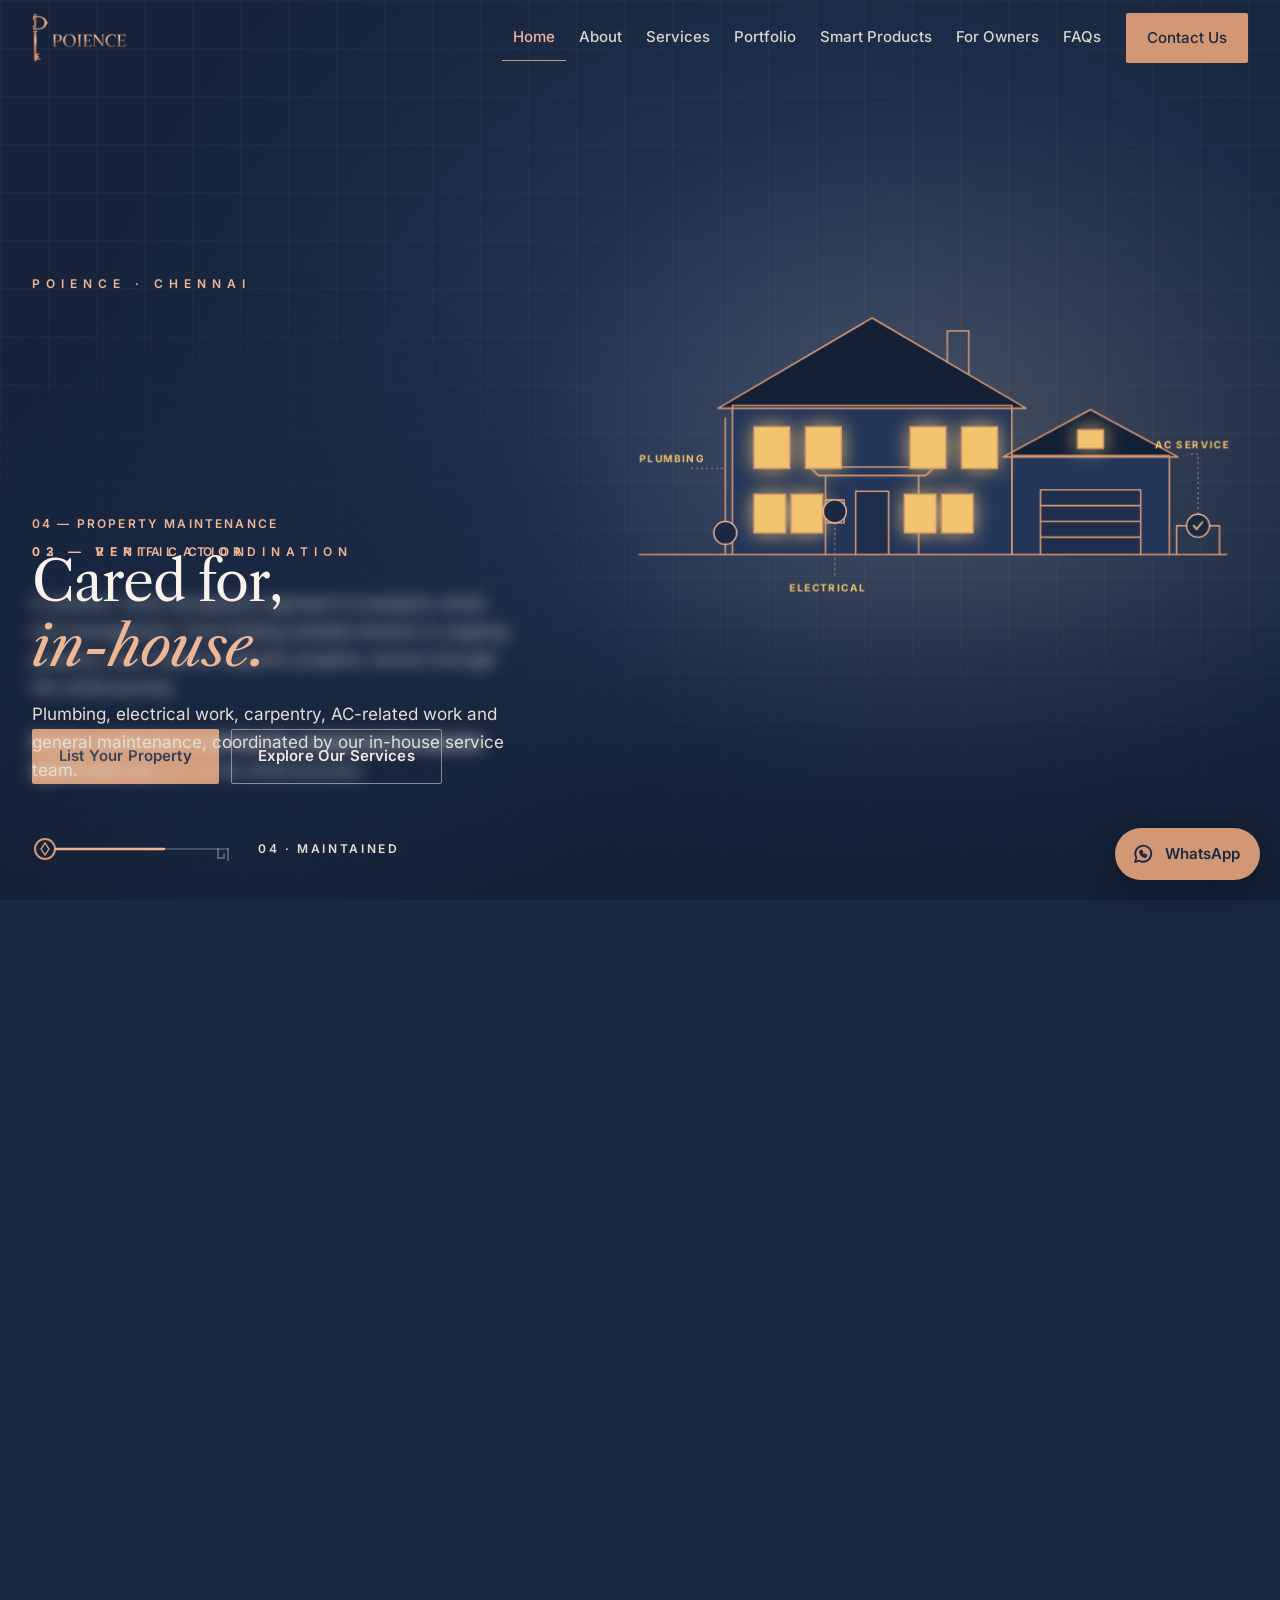
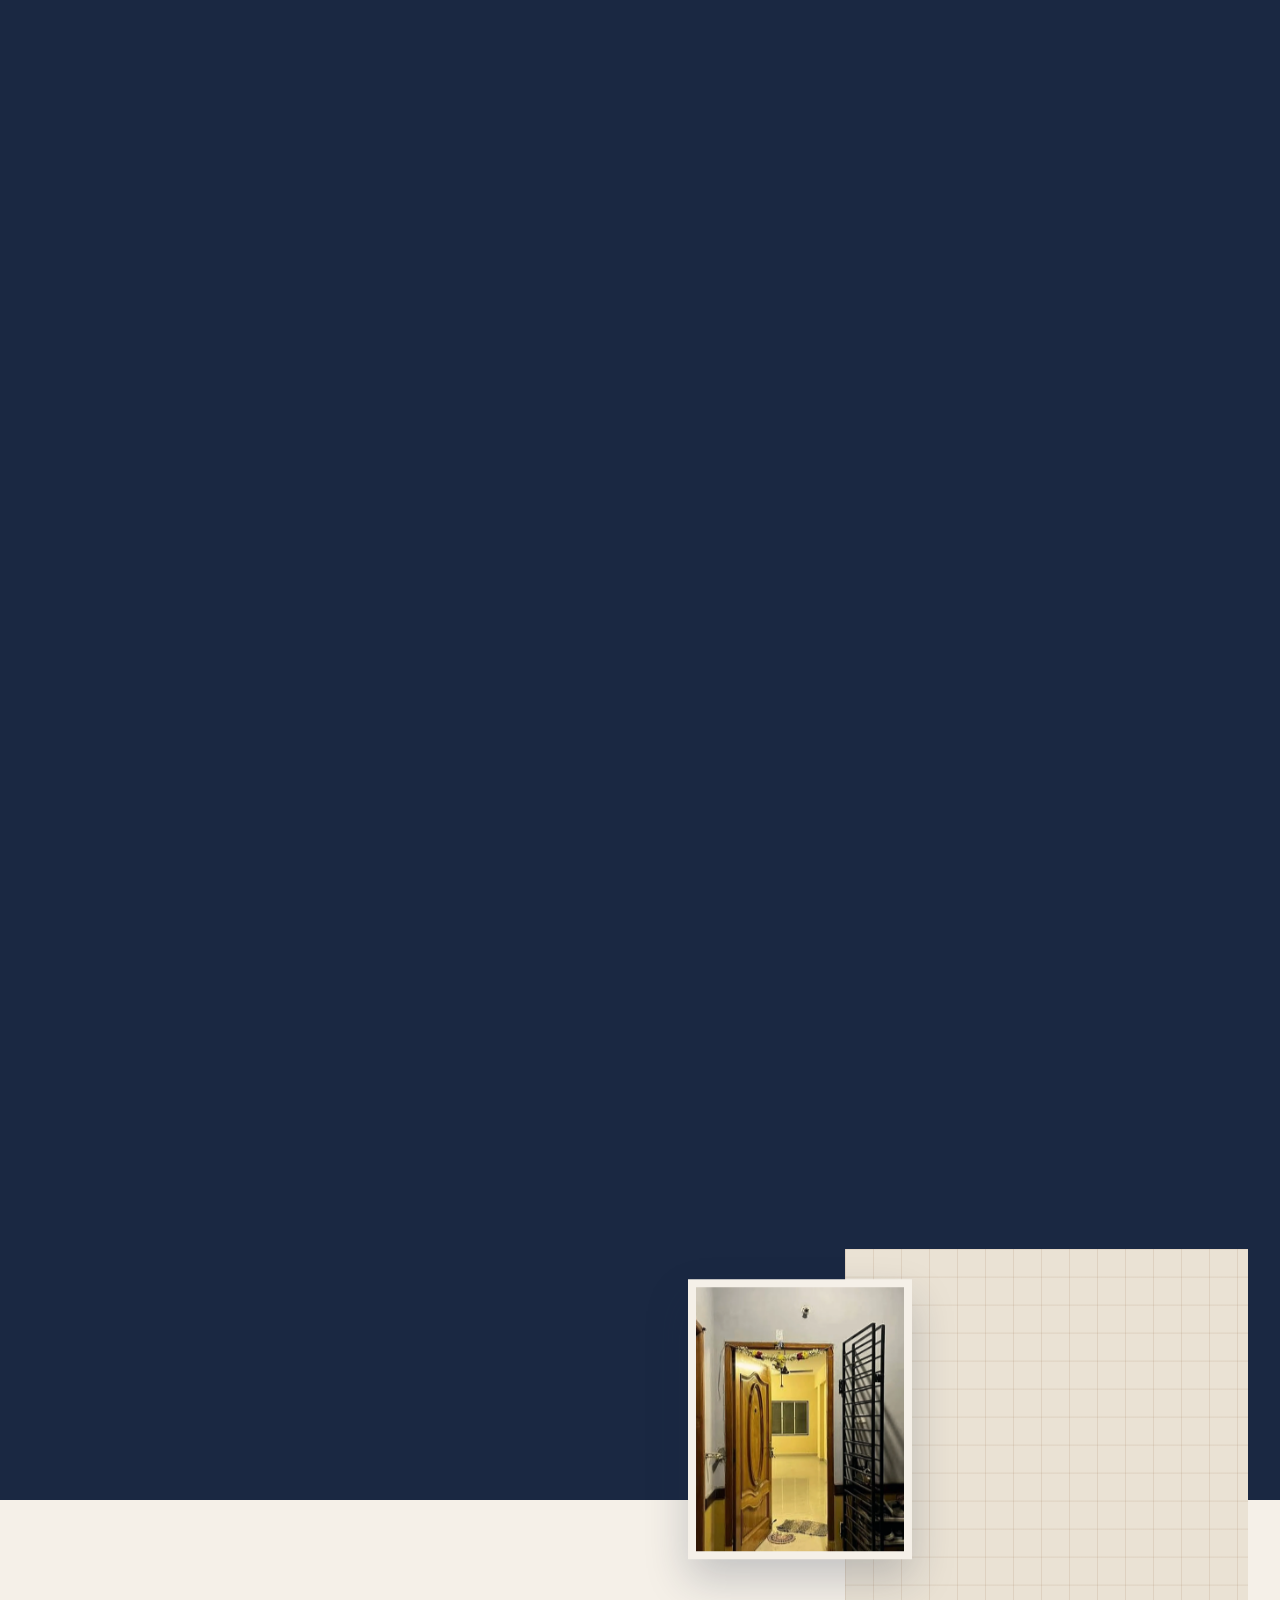
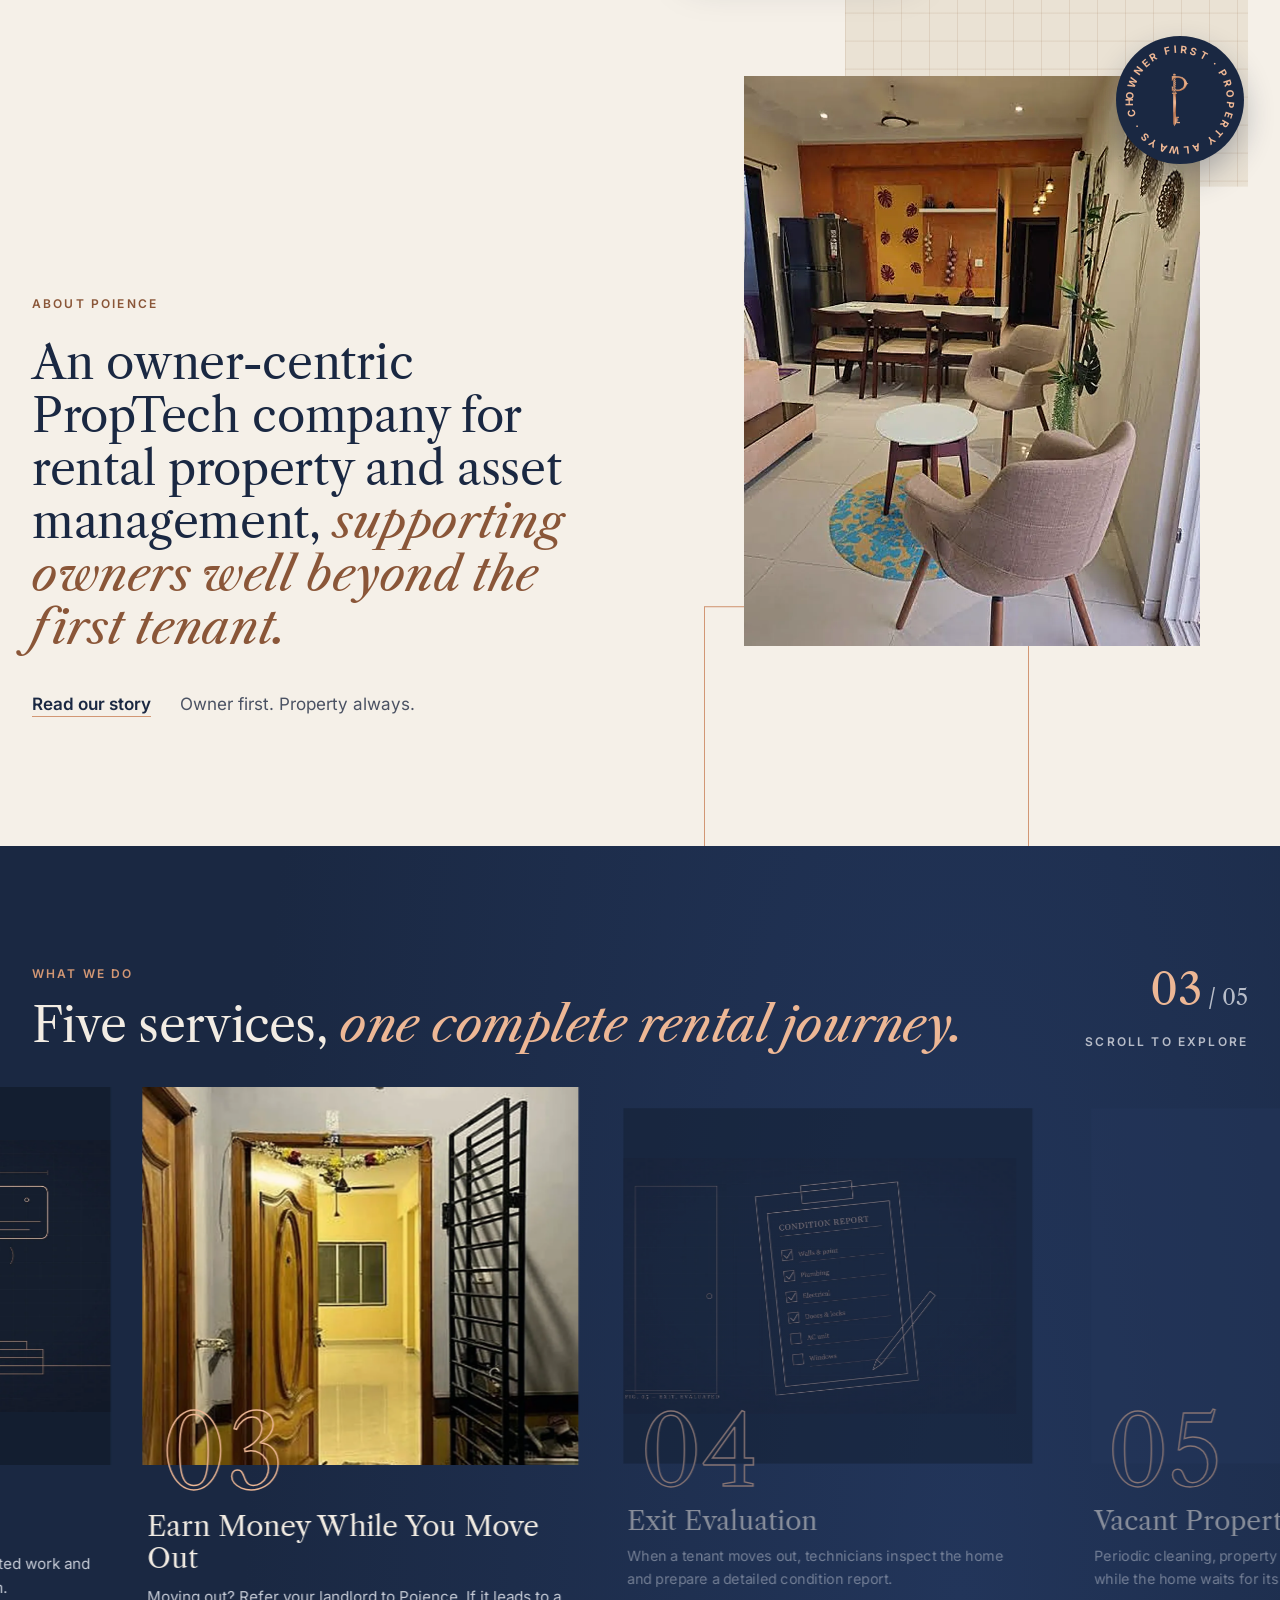
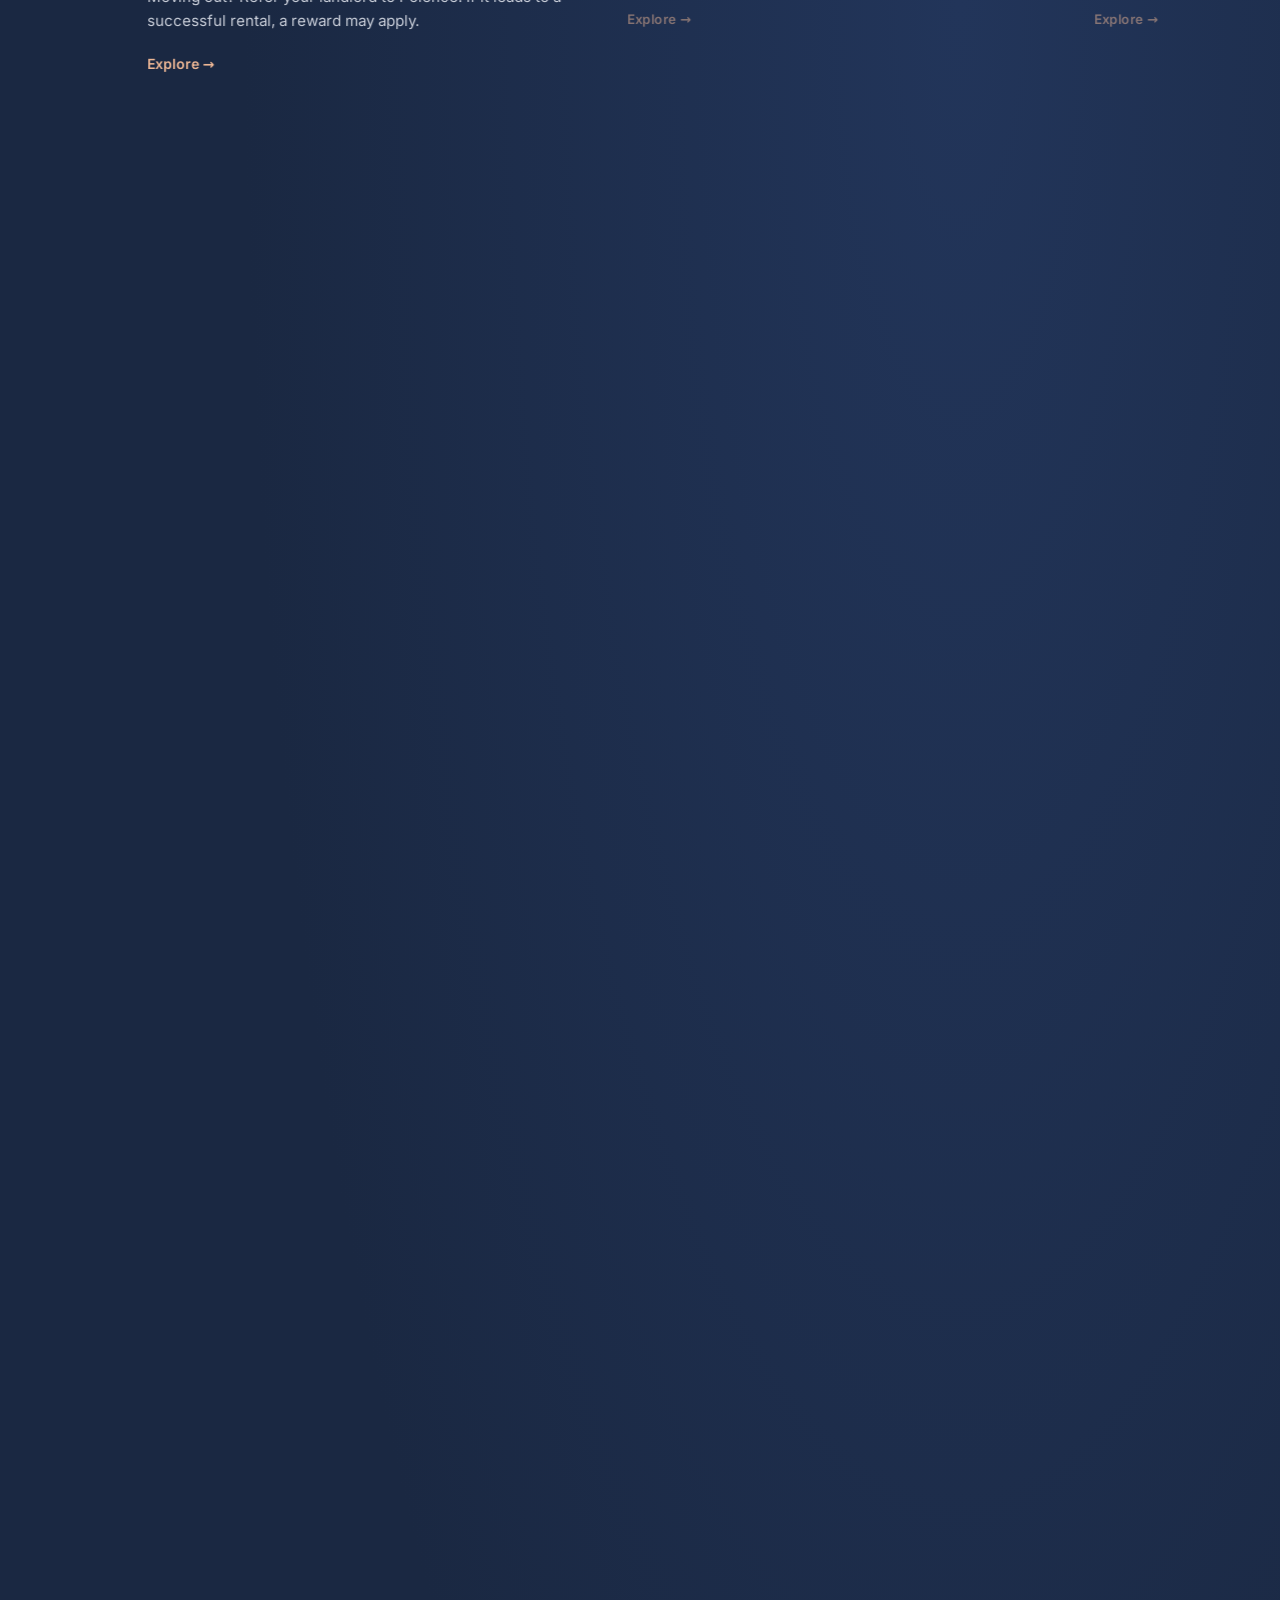
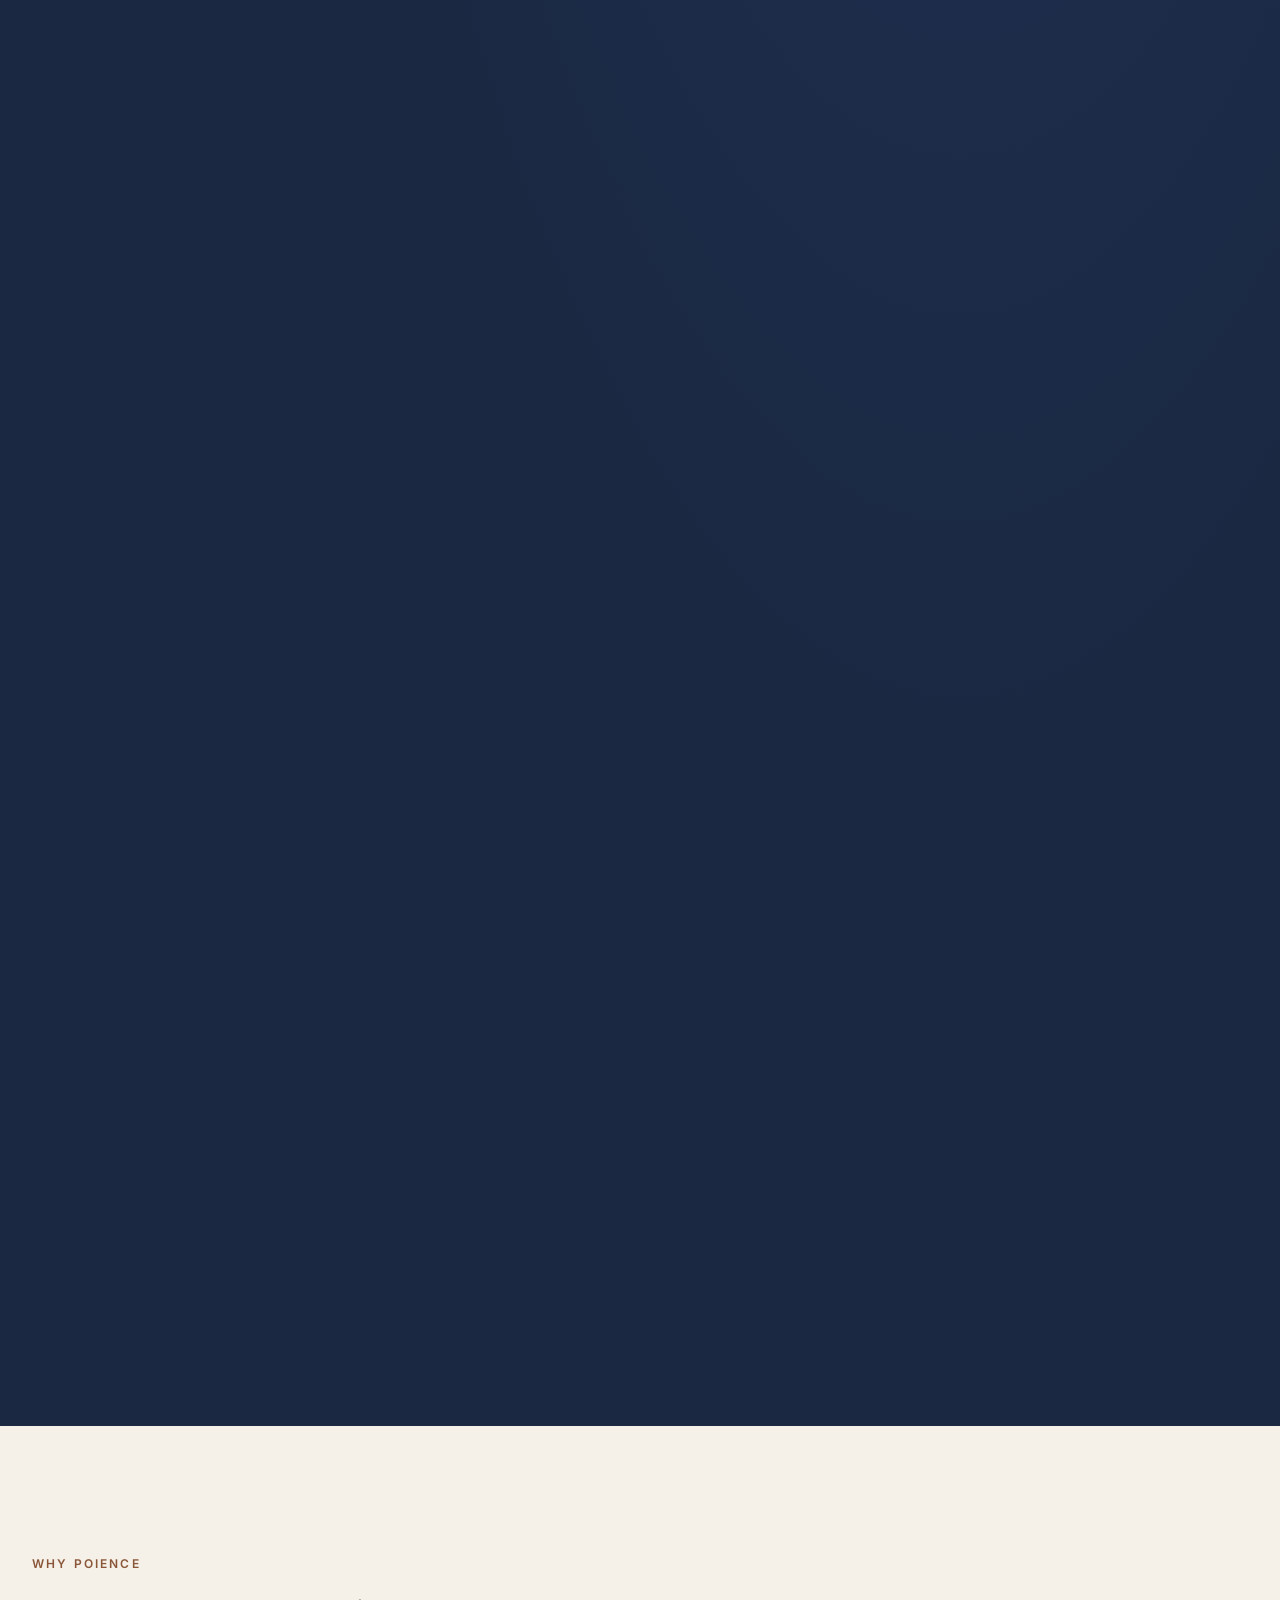
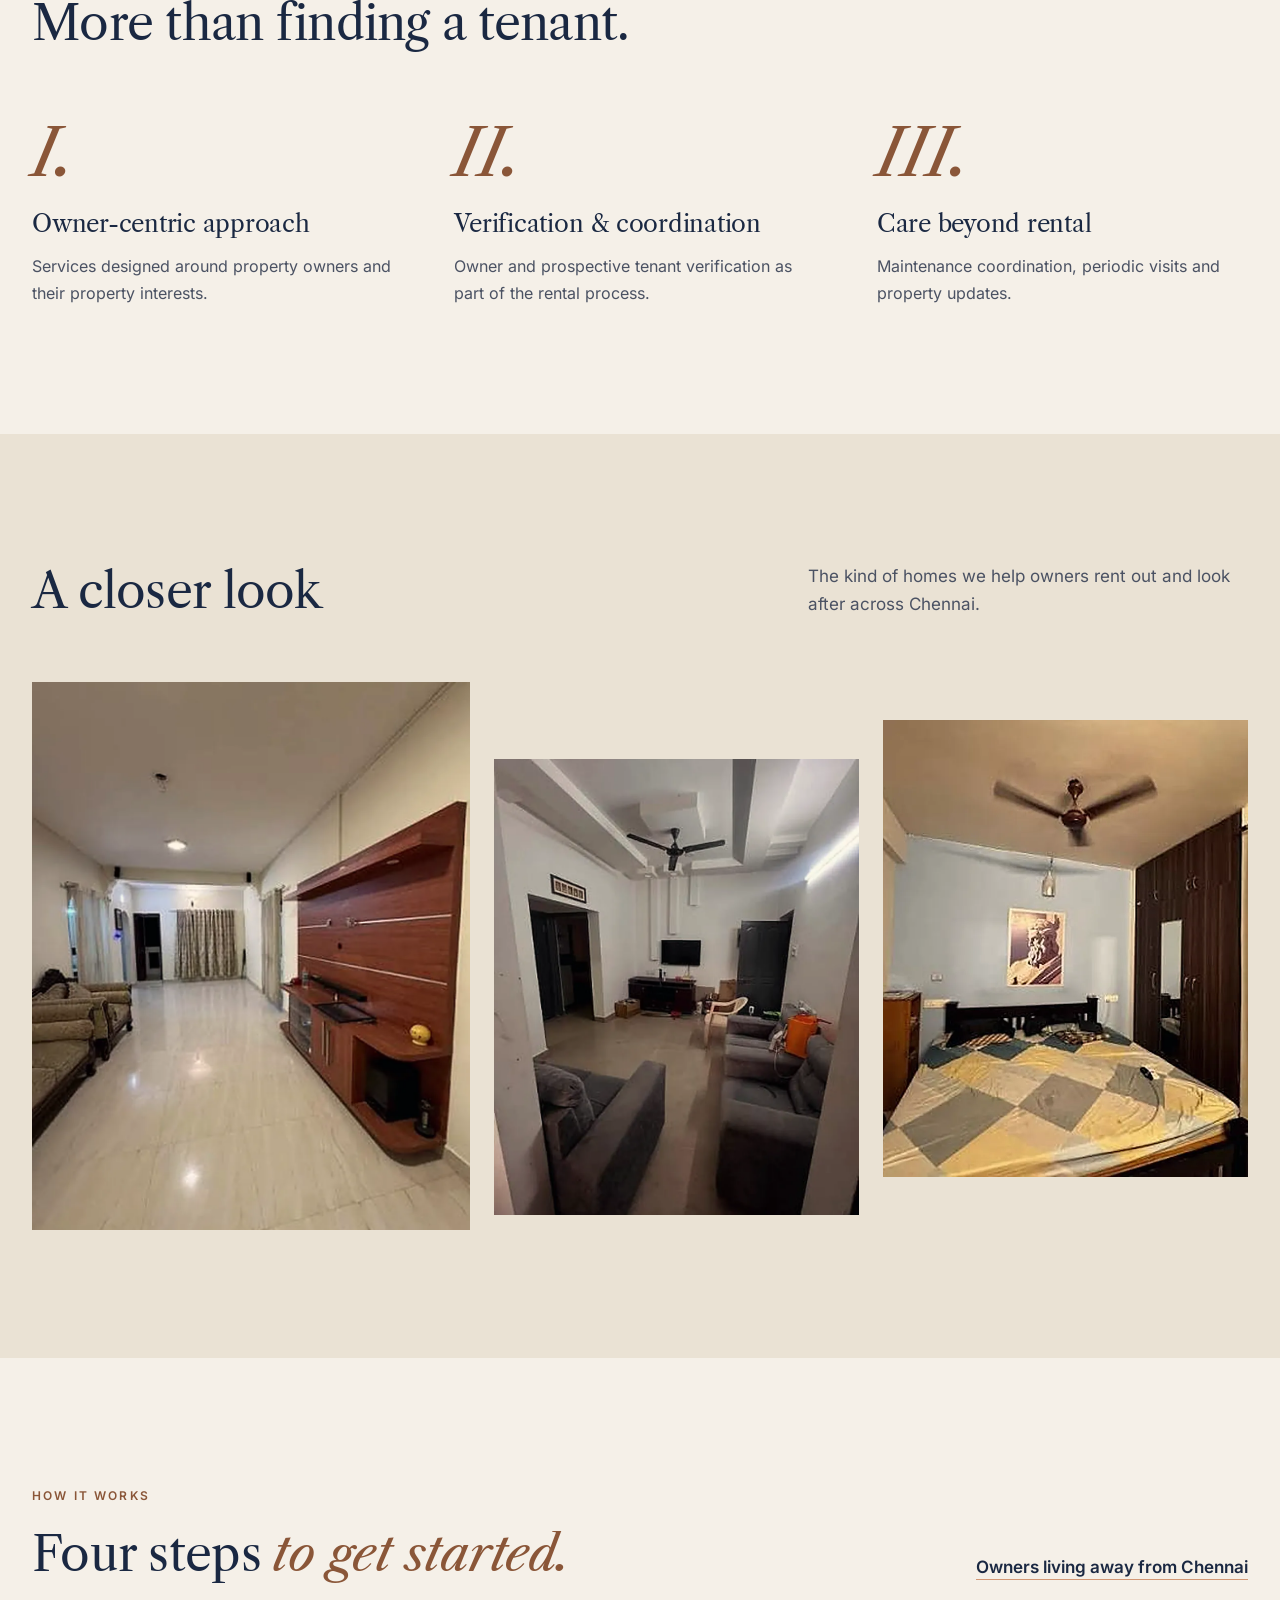
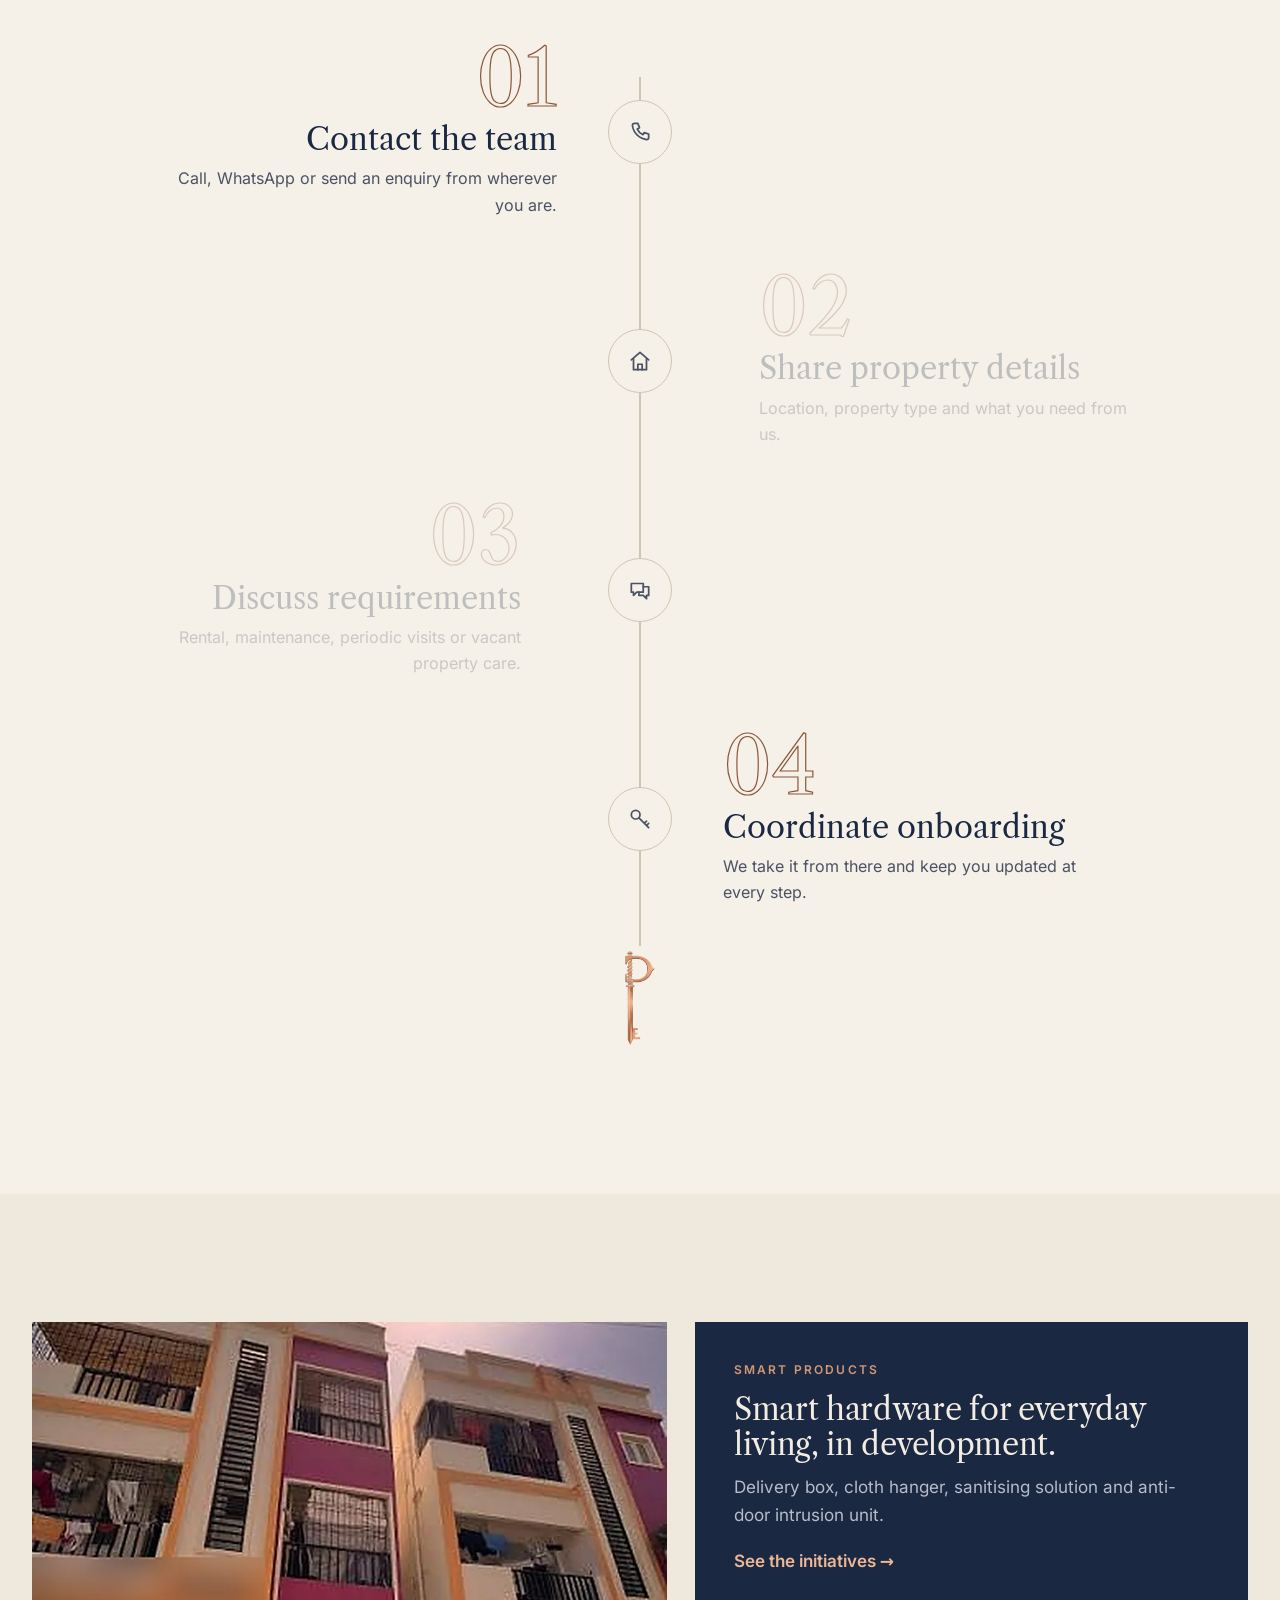
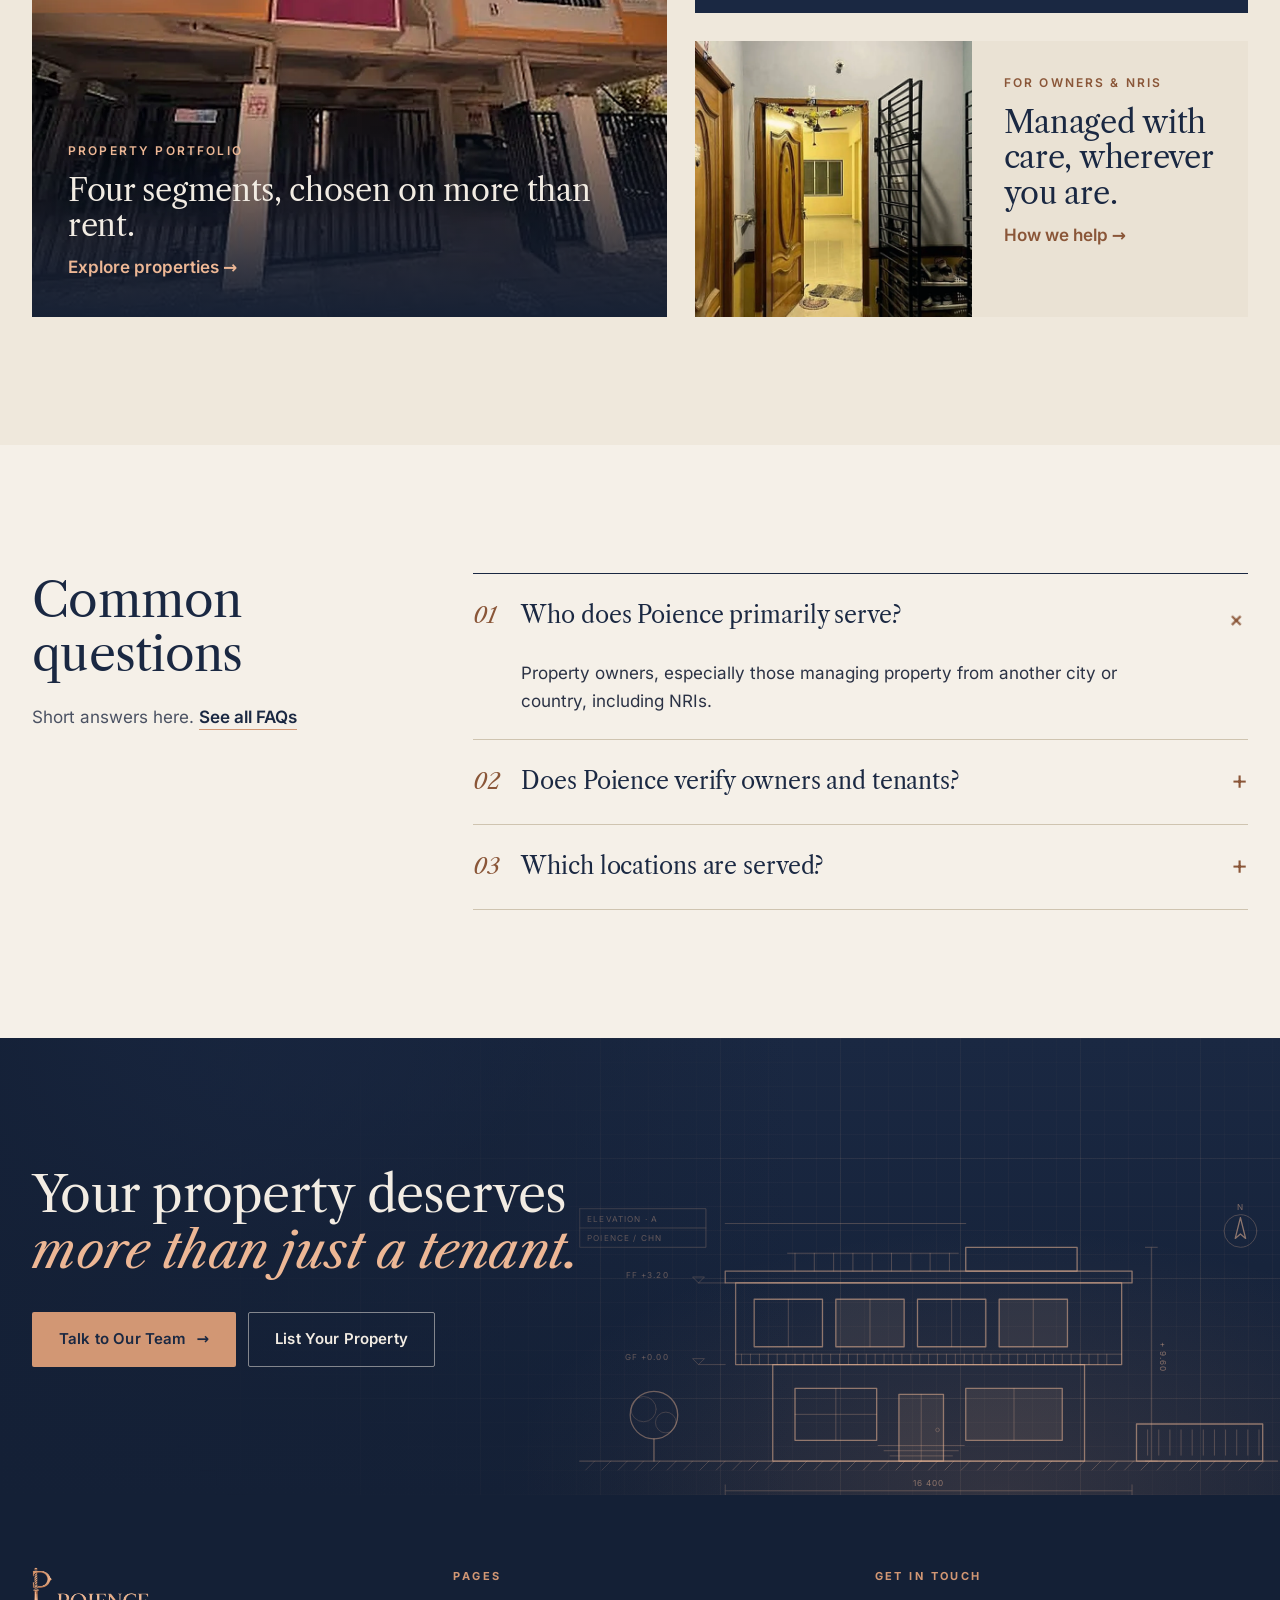
==== index.html @ ec62f950 "first commit" ====
<!doctype html>
<html lang="en-IN" class="no-js">
<head>
<meta charset="utf-8">
<meta name="viewport" content="width=device-width, initial-scale=1">
<title>Poience — Property Ownership, Managed with Intelligence</title>
<meta name="description" content="Poience is an owner-centric PropTech company in Chennai for rental property and asset management: tenant sourcing, verification, maintenance, exit evaluation and vacant property care.">
<link rel="canonical" href="https://poience.com/">
<meta name="theme-color" content="#1A2842">
<meta property="og:type" content="website">
<meta property="og:site_name" content="Poience">
<meta property="og:title" content="Poience — Property Ownership, Managed with Intelligence">
<meta property="og:description" content="Poience is an owner-centric PropTech company in Chennai for rental property and asset management: tenant sourcing, verification, maintenance, exit evaluation and vacant property care.">
<meta property="og:url" content="https://poience.com/">
<meta property="og:image" content="https://poience.com/assets/img/og-image.jpg">
<meta name="twitter:card" content="summary_large_image">
<link rel="icon" href="assets/img/favicon-32.png" sizes="32x32" type="image/png">
<link rel="apple-touch-icon" href="assets/img/apple-touch-icon.png">
<link rel="preload" href="assets/fonts/libre-caslon-text-latin-400-normal.woff2" as="font" type="font/woff2" crossorigin>
<link rel="preload" href="assets/fonts/inter-latin-wght-normal.woff2" as="font" type="font/woff2" crossorigin>
<link rel="stylesheet" href="assets/css/style.css">
<script src="assets/js/main.js" defer></script>
</head>
<body>
<a class="skip-link" href="#main">Skip to content</a>
<div class="intro" aria-hidden="true"><div class="intro__inner">
<svg class="intro__key" viewBox="0 0 120 300" fill="none" stroke="#EDB795" stroke-width="3" stroke-linecap="round" stroke-linejoin="round">
<circle class="d" pathLength="1" cx="60" cy="62" r="44"/><path class="d" pathLength="1" d="M60 36 L74 62 L60 88 L46 62 Z"/><path class="d" pathLength="1" d="M48 112 H72 M60 106 V270 L52 282 M60 270 H86 V250 H74 M60 230 H80 V214 H72"/></svg>
<img class="intro__word" src="assets/img/logo/poience-wordmark.png" alt="" width="640" height="127"></div></div>
<header class="site-header site-header--overlay">
<div class="container site-header__inner">
<a class="brand" href="index.html" aria-label="Poience home"><img src="assets/img/logo/poience-logo.png" alt="Poience" width="440" height="232"></a>
<button class="menu-toggle" type="button" aria-expanded="false" aria-controls="site-nav" aria-label="Open menu"><span></span></button>
<nav class="nav" id="site-nav" aria-label="Main">
<a href="index.html" aria-current="page">Home</a>
<a href="about.html">About</a>
<a href="services.html">Services</a>
<a href="portfolio.html">Portfolio</a>
<a href="smart-products.html">Smart Products</a>
<a href="for-owners.html">For Owners</a>
<a href="faqs.html">FAQs</a>
<a class="btn btn--copper" href="contact.html">Contact Us</a>
</nav>
</div>
</header>
<main id="main">
<section class="story" aria-label="The Poience rental journey">
<div class="story__stage">
<div class="story__grid" aria-hidden="true"></div><div class="story__halo" aria-hidden="true"></div>
<div class="story__house"><svg viewBox="0 0 900 520" role="img" aria-label="One house, drawn as it is listed, verified, rented, maintained, inspected and cared for"><g id="bp" fill="none" stroke-linecap="round" stroke-linejoin="round"><path d="M40 440 H860" pathLength="1" stroke="#EDB795" stroke-width="1.2" stroke-dasharray="6 6" stroke-opacity=".75"/><path d="M170 440 V232 H560 V440" pathLength="1" stroke="#EDB795" stroke-width="1.2" stroke-dasharray="6 6" stroke-opacity=".75"/><path d="M150 236 L365 110 L580 236 Z" pathLength="1" stroke="#EDB795" stroke-width="1.2" stroke-dasharray="6 6" stroke-opacity=".75"/><path d="M470 172 V128 H500 V188" pathLength="1" stroke="#EDB795" stroke-width="1.2" stroke-dasharray="6 6" stroke-opacity=".75"/><path d="M560 440 V302 H780 V440" pathLength="1" stroke="#EDB795" stroke-width="1.2" stroke-dasharray="6 6" stroke-opacity=".75"/><path d="M548 304 L670 238 L792 304 Z" pathLength="1" stroke="#EDB795" stroke-width="1.2" stroke-dasharray="6 6" stroke-opacity=".75"/><path d="M600 440 V350 H740 V440 M600 372 H740 M600 394 H740 M600 416 H740" pathLength="1" stroke="#EDB795" stroke-width="1.2" stroke-dasharray="6 6" stroke-opacity=".75"/><path d="M290 330 H440 L452 318 H278 Z M300 330 V440 M430 330 V440" pathLength="1" stroke="#EDB795" stroke-width="1.2" stroke-dasharray="6 6" stroke-opacity=".75"/><path d="M342 440 V352 H388 V440" pathLength="1" stroke="#EDB795" stroke-width="1.2" stroke-dasharray="6 6" stroke-opacity=".75"/><path d="M160 250 V440 M150 420 H172" pathLength="1" stroke="#EDB795" stroke-width="1.2" stroke-dasharray="6 6" stroke-opacity=".75"/><path d="M300 364 h26 v32 h-26 Z" pathLength="1" stroke="#EDB795" stroke-width="1.2" stroke-dasharray="6 6" stroke-opacity=".75"/><path d="M790 440 V400 H850 V440" pathLength="1" stroke="#EDB795" stroke-width="1.2" stroke-dasharray="6 6" stroke-opacity=".75"/><rect x="200" y="262" width="50" height="58" stroke="#EDB795" stroke-width="1.2" stroke-dasharray="5 5" stroke-opacity=".75"/><rect x="272" y="262" width="50" height="58" stroke="#EDB795" stroke-width="1.2" stroke-dasharray="5 5" stroke-opacity=".75"/><rect x="418" y="262" width="50" height="58" stroke="#EDB795" stroke-width="1.2" stroke-dasharray="5 5" stroke-opacity=".75"/><rect x="490" y="262" width="50" height="58" stroke="#EDB795" stroke-width="1.2" stroke-dasharray="5 5" stroke-opacity=".75"/><rect x="200" y="356" width="44" height="54" stroke="#EDB795" stroke-width="1.2" stroke-dasharray="5 5" stroke-opacity=".75"/><rect x="252" y="356" width="44" height="54" stroke="#EDB795" stroke-width="1.2" stroke-dasharray="5 5" stroke-opacity=".75"/><rect x="410" y="356" width="44" height="54" stroke="#EDB795" stroke-width="1.2" stroke-dasharray="5 5" stroke-opacity=".75"/><rect x="462" y="356" width="44" height="54" stroke="#EDB795" stroke-width="1.2" stroke-dasharray="5 5" stroke-opacity=".75"/><rect x="652" y="266" width="36" height="26" stroke="#EDB795" stroke-width="1.2" stroke-dasharray="5 5" stroke-opacity=".75"/><g fill="#D29774" stroke="none" font-family="Inter, sans-serif" font-size="13" letter-spacing="2"><path d="M170 478 H780 M170 470 V486 M780 470 V486" stroke="#D29774" stroke-width="1"/><text x="430" y="502">58' 0"</text><path d="M120 110 V440 M112 110 H128 M112 440 H128" stroke="#D29774" stroke-width="1"/><text x="70" y="280">G+1</text></g></g><g id="fills" stroke="none" style="opacity:0"><path d="M170 440 V232 H560 V440 Z M560 440 V302 H780 V440 Z" fill="#24365A"/><path d="M150 236 L365 110 L580 236 Z M548 304 L670 238 L792 304 Z" fill="#142036"/><path d="M600 440 V350 H740 V440 Z M342 440 V352 H388 V440 Z" fill="#1E2E4C"/></g><g id="solid" fill="none" stroke-linecap="round" stroke-linejoin="round" stroke-dasharray="1" style="stroke-dashoffset:1"><path d="M40 440 H860" pathLength="1" stroke="#D29774" stroke-width="2.2"/><path d="M170 440 V232 H560 V440" pathLength="1" stroke="#D29774" stroke-width="2.2"/><path d="M150 236 L365 110 L580 236 Z" pathLength="1" stroke="#D29774" stroke-width="2.2"/><path d="M470 172 V128 H500 V188" pathLength="1" stroke="#D29774" stroke-width="2.2"/><path d="M560 440 V302 H780 V440" pathLength="1" stroke="#D29774" stroke-width="2.2"/><path d="M548 304 L670 238 L792 304 Z" pathLength="1" stroke="#D29774" stroke-width="2.2"/><path d="M600 440 V350 H740 V440 M600 372 H740 M600 394 H740 M600 416 H740" pathLength="1" stroke="#D29774" stroke-width="2.2"/><path d="M290 330 H440 L452 318 H278 Z M300 330 V440 M430 330 V440" pathLength="1" stroke="#D29774" stroke-width="2.2"/><path d="M342 440 V352 H388 V440" pathLength="1" stroke="#D29774" stroke-width="2.2"/><path d="M160 250 V440 M150 420 H172" pathLength="1" stroke="#D29774" stroke-width="2.2"/><path d="M300 364 h26 v32 h-26 Z" pathLength="1" stroke="#D29774" stroke-width="2.2"/><path d="M790 440 V400 H850 V440" pathLength="1" stroke="#D29774" stroke-width="2.2"/></g><rect class="win" x="200" y="262" width="50" height="58" stroke="#D29774" stroke-width="2" style="fill:rgba(19,31,52,0);stroke-opacity:0"/><rect class="win" x="272" y="262" width="50" height="58" stroke="#D29774" stroke-width="2" style="fill:rgba(19,31,52,0);stroke-opacity:0"/><rect class="win" x="418" y="262" width="50" height="58" stroke="#D29774" stroke-width="2" style="fill:rgba(19,31,52,0);stroke-opacity:0"/><rect class="win" x="490" y="262" width="50" height="58" stroke="#D29774" stroke-width="2" style="fill:rgba(19,31,52,0);stroke-opacity:0"/><rect class="win" x="200" y="356" width="44" height="54" stroke="#D29774" stroke-width="2" style="fill:rgba(19,31,52,0);stroke-opacity:0"/><rect class="win" x="252" y="356" width="44" height="54" stroke="#D29774" stroke-width="2" style="fill:rgba(19,31,52,0);stroke-opacity:0"/><rect class="win" x="410" y="356" width="44" height="54" stroke="#D29774" stroke-width="2" style="fill:rgba(19,31,52,0);stroke-opacity:0"/><rect class="win" x="462" y="356" width="44" height="54" stroke="#D29774" stroke-width="2" style="fill:rgba(19,31,52,0);stroke-opacity:0"/><rect class="win" x="652" y="266" width="36" height="26" stroke="#D29774" stroke-width="2" style="fill:rgba(19,31,52,0);stroke-opacity:0"/><g id="board" class="svg-t" style="transform-origin:100px 336px;opacity:0"><path d="M100 440 V336" stroke="#D29774" stroke-width="3"/><path d="M40 340 h120 v44 h-120 Z" fill="#1A2842" stroke="#EDB795" stroke-width="2"/><text id="forRent" x="100" y="368" text-anchor="middle" textLength="96" lengthAdjust="spacingAndGlyphs" font-family="Inter, sans-serif" font-weight="600" font-size="15" letter-spacing="2" fill="#EDB795">FOR RENT</text><text id="rentedTxt" x="100" y="368" text-anchor="middle" font-family="Inter, sans-serif" font-weight="600" font-size="15" letter-spacing="2" fill="#F2C46E" style="opacity:0">RENTED</text></g><g id="seal1" class="svg-t" style="transform-origin:690px 120px;opacity:0"><circle cx="690" cy="120" r="48" fill="#1A2842" stroke="#EDB795" stroke-width="2.4"/><circle cx="690" cy="120" r="40" fill="none" stroke="#D29774" stroke-width="1" stroke-dasharray="3 4"/><path d="M676 122 l9 10 l19 -22" fill="none" stroke="#EDB795" stroke-width="3.2" stroke-linecap="round" stroke-linejoin="round"/><text x="690" y="100" text-anchor="middle" font-family="Inter, sans-serif" font-weight="600" font-size="11" letter-spacing="2" fill="#EDB795">OWNER</text><text x="690" y="152" text-anchor="middle" font-family="Inter, sans-serif" font-weight="600" font-size="9" letter-spacing="2" fill="#D29774">VERIFIED</text></g><g id="seal2" class="svg-t" style="transform-origin:810px 170px;opacity:0"><circle cx="810" cy="170" r="48" fill="#1A2842" stroke="#EDB795" stroke-width="2.4"/><circle cx="810" cy="170" r="40" fill="none" stroke="#D29774" stroke-width="1" stroke-dasharray="3 4"/><path d="M796 172 l9 10 l19 -22" fill="none" stroke="#EDB795" stroke-width="3.2" stroke-linecap="round" stroke-linejoin="round"/><text x="810" y="150" text-anchor="middle" font-family="Inter, sans-serif" font-weight="600" font-size="11" letter-spacing="2" fill="#EDB795">TENANT</text><text x="810" y="202" text-anchor="middle" font-family="Inter, sans-serif" font-weight="600" font-size="9" letter-spacing="2" fill="#D29774">VERIFIED</text></g><g class="mk" style="opacity:0"><path d="M820 384 V300 H805" fill="none" stroke="#D29774" stroke-width="1.2" stroke-dasharray="3 4"/><circle cx="820" cy="400" r="6" fill="#1A2842" stroke="#EDB795" stroke-width="2"/><path class="tick" d="M814 400 l4 5 l8 -10" fill="none" stroke="#F2C46E" stroke-width="2.6" stroke-linecap="round" stroke-linejoin="round" style="opacity:0"/><text x="760" y="292" font-family="Inter, sans-serif" font-size="14" font-weight="700" letter-spacing="2" fill="#F2C46E">AC SERVICE</text></g><g class="mk" style="opacity:0"><path d="M160 394 V320 H110" fill="none" stroke="#D29774" stroke-width="1.2" stroke-dasharray="3 4"/><circle cx="160" cy="410" r="6" fill="#1A2842" stroke="#EDB795" stroke-width="2"/><path class="tick" d="M154 410 l4 5 l8 -10" fill="none" stroke="#F2C46E" stroke-width="2.6" stroke-linecap="round" stroke-linejoin="round" style="opacity:0"/><text x="40" y="312" font-family="Inter, sans-serif" font-size="14" font-weight="700" letter-spacing="2" fill="#F2C46E">PLUMBING</text></g><g class="mk" style="opacity:0"><path d="M313 396 V470" fill="none" stroke="#D29774" stroke-width="1.2" stroke-dasharray="3 4"/><circle cx="313" cy="380" r="6" fill="#1A2842" stroke="#EDB795" stroke-width="2"/><path class="tick" d="M307 380 l4 5 l8 -10" fill="none" stroke="#F2C46E" stroke-width="2.6" stroke-linecap="round" stroke-linejoin="round" style="opacity:0"/><text x="250" y="492" font-family="Inter, sans-serif" font-size="14" font-weight="700" letter-spacing="2" fill="#F2C46E">ELECTRICAL</text></g><g class="mk" style="opacity:0"><path d="M372 414 V470 H420" fill="none" stroke="#D29774" stroke-width="1.2" stroke-dasharray="3 4"/><circle cx="365" cy="400" r="6" fill="#1A2842" stroke="#EDB795" stroke-width="2"/><path class="tick" d="M359 400 l4 5 l8 -10" fill="none" stroke="#F2C46E" stroke-width="2.6" stroke-linecap="round" stroke-linejoin="round" style="opacity:0"/><text x="426" y="474" font-family="Inter, sans-serif" font-size="14" font-weight="700" letter-spacing="2" fill="#F2C46E">CARPENTRY</text></g><g id="scan" style="opacity:0"><rect id="scanLine" x="150" y="96" width="3" height="350" fill="#F2C46E" style="filter:drop-shadow(0 0 10px rgba(242,196,110,.9))"/><path d="M30 24 h210 v150 h-210 Z" fill="#1A2842" stroke="#EDB795" stroke-width="1.6"/><text x="48" y="52" textLength="170" lengthAdjust="spacingAndGlyphs" font-family="Inter, sans-serif" font-weight="600" font-size="13" letter-spacing="2" fill="#EDB795">CONDITION REPORT</text><rect x="48" y="70" width="14" height="14" fill="none" stroke="#D29774" stroke-width="1.4"/><path class="ck" d="M50 78 l4 5 l8 -10" fill="none" stroke="#F2C46E" stroke-width="2.4" stroke-linecap="round" stroke-linejoin="round" style="opacity:0"/><text x="72" y="82" font-family="Inter, sans-serif" font-size="14" fill="#E3DED6">Walls &amp; paint</text><rect x="48" y="94" width="14" height="14" fill="none" stroke="#D29774" stroke-width="1.4"/><path class="ck" d="M50 102 l4 5 l8 -10" fill="none" stroke="#F2C46E" stroke-width="2.4" stroke-linecap="round" stroke-linejoin="round" style="opacity:0"/><text x="72" y="106" font-family="Inter, sans-serif" font-size="14" fill="#E3DED6">Plumbing</text><rect x="48" y="118" width="14" height="14" fill="none" stroke="#D29774" stroke-width="1.4"/><path class="ck" d="M50 126 l4 5 l8 -10" fill="none" stroke="#F2C46E" stroke-width="2.4" stroke-linecap="round" stroke-linejoin="round" style="opacity:0"/><text x="72" y="130" font-family="Inter, sans-serif" font-size="14" fill="#E3DED6">Electrical</text><rect x="48" y="142" width="14" height="14" fill="none" stroke="#D29774" stroke-width="1.4"/><path class="ck" d="M50 150 l4 5 l8 -10" fill="none" stroke="#F2C46E" stroke-width="2.4" stroke-linecap="round" stroke-linejoin="round" style="opacity:0"/><text x="72" y="154" font-family="Inter, sans-serif" font-size="14" fill="#E3DED6">AC unit</text></g><path class="sp" style="opacity:0" fill="#F7E6C8" d="M230 291 Q230 300 239 300 Q230 300 230 309 Q230 300 221 300 Q230 300 230 291 Z"/><path class="sp" style="opacity:0" fill="#F7E6C8" d="M470 261 Q470 270 479 270 Q470 270 470 279 Q470 270 461 270 Q470 270 470 261 Z"/><path class="sp" style="opacity:0" fill="#F7E6C8" d="M520 371 Q520 380 529 380 Q520 380 520 389 Q520 380 511 380 Q520 380 520 371 Z"/><path class="sp" style="opacity:0" fill="#F7E6C8" d="M680 321 Q680 330 689 330 Q680 330 680 339 Q680 330 671 330 Q680 330 680 321 Z"/><path class="sp" style="opacity:0" fill="#F7E6C8" d="M300 411 Q300 420 309 420 Q300 420 300 429 Q300 420 291 420 Q300 420 300 411 Z"/><g id="vacLbl" style="opacity:0"><rect x="255" y="42" width="390" height="38" rx="19" fill="#1A2842" stroke="#EDB795" stroke-width="1.4"/><text x="450" y="66" text-anchor="middle" textLength="340" lengthAdjust="spacingAndGlyphs" font-family="Inter, sans-serif" font-size="13" font-weight="700" letter-spacing="1.5" fill="#F2C46E">PERIODIC CLEANING · CHECKS · UPKEEP</text></g></svg></div>
<div class="story__shade" aria-hidden="true"></div>
<div class="story__copy"><div class="stage is-active" data-name="THE BLUEPRINT" aria-hidden="false"><div class="stage__step">POIENCE · CHENNAI</div><h1 aria-label="Property ownership, managed with intelligence."><span class="stage__t1"><span class="wd"><span style="--i:0">Property</span></span> <span class="wd"><span style="--i:1">ownership,</span></span></span><span class="stage__t2"><span class="wd"><span style="--i:2">managed</span></span> <span class="wd"><span style="--i:3">with</span></span> <span class="wd"><span style="--i:4">intelligence.</span></span></span></h1><p class="stage__sub">A smarter, more transparent approach to property rental and management. From finding suitable tenants to ongoing property care, Poience supports property owners through the rental journey.</p><div class="stage__btns"><a class="btn btn--copper" href="contact.html?service=Property%20Rental">List Your Property</a><a class="btn btn--ghost" href="services.html">Explore Our Services</a></div></div><div class="stage is-near" data-name="01 · LISTED" aria-hidden="true"><div class="stage__step">01 — PROPERTY RENTAL</div><h2 aria-label="Listed with care."><span class="stage__t1"><span class="wd"><span style="--i:0">Listed</span></span></span><span class="stage__t2"><span class="wd"><span style="--i:1">with</span></span> <span class="wd"><span style="--i:2">care.</span></span></span></h2><p class="stage__sub">Property onboarding, listing coordination and prospective tenant sourcing, handled for you.</p></div><div class="stage" data-name="02 · VERIFIED" aria-hidden="true"><div class="stage__step">02 — VERIFICATION</div><h2 aria-label="Verified, on both sides."><span class="stage__t1"><span class="wd"><span style="--i:0">Verified,</span></span></span><span class="stage__t2"><span class="wd"><span style="--i:1">on</span></span> <span class="wd"><span style="--i:2">both</span></span> <span class="wd"><span style="--i:3">sides.</span></span></span></h2><p class="stage__sub">Owner and property verification, and prospective tenant verification, as part of the rental process.</p></div><div class="stage" data-name="03 · RENTED" aria-hidden="true"><div class="stage__step">03 — RENTAL COORDINATION</div><h2 aria-label="Rented, the right way."><span class="stage__t1"><span class="wd"><span style="--i:0">Rented,</span></span></span><span class="stage__t2"><span class="wd"><span style="--i:1">the</span></span> <span class="wd"><span style="--i:2">right</span></span> <span class="wd"><span style="--i:3">way.</span></span></span></h2><p class="stage__sub">Rental coordination from the first enquiry to the day the lights come on.</p></div><div class="stage" data-name="04 · MAINTAINED" aria-hidden="true"><div class="stage__step">04 — PROPERTY MAINTENANCE</div><h2 aria-label="Cared for, in-house."><span class="stage__t1"><span class="wd"><span style="--i:0">Cared</span></span> <span class="wd"><span style="--i:1">for,</span></span></span><span class="stage__t2"><span class="wd"><span style="--i:2">in-house.</span></span></span></h2><p class="stage__sub">Plumbing, electrical work, carpentry, AC-related work and general maintenance, coordinated by our in-house service team.</p></div><div class="stage" data-name="05 · EVALUATED" aria-hidden="true"><div class="stage__step">05 — EXIT EVALUATION</div><h2 aria-label="Exit, evaluated."><span class="stage__t1"><span class="wd"><span style="--i:0">Exit,</span></span></span><span class="stage__t2"><span class="wd"><span style="--i:1">evaluated.</span></span></span></h2><p class="stage__sub">When a tenant moves out, technicians inspect the property and prepare a detailed condition report for the owner and tenant.</p></div><div class="stage" data-name="06 · VACANT CARE" aria-hidden="true"><div class="stage__step">06 — VACANT PROPERTY MAINTENANCE</div><h2 aria-label="Vacant, never neglected."><span class="stage__t1"><span class="wd"><span style="--i:0">Vacant,</span></span></span><span class="stage__t2"><span class="wd"><span style="--i:1">never</span></span> <span class="wd"><span style="--i:2">neglected.</span></span></span></h2><p class="stage__sub">Periodic cleaning, property checks and general upkeep while your property waits for its next tenant.</p></div></div>
<div class="keybar"><svg viewBox="0 0 210 26" aria-hidden="true" fill="none" stroke-linecap="round"><circle cx="13" cy="13" r="10" stroke="#D29774" stroke-width="2"/><path d="M13 7 L17 13 L13 19 L9 13 Z" stroke="#D29774" stroke-width="1.4"/><path d="M24 13 H196" stroke="rgba(242,236,227,.22)" stroke-width="2"/><path id="keyFill" d="M24 13 H196" pathLength="1" stroke="#EDB795" stroke-width="2.4"/><path id="keyBit" d="M186 13 V22 H192 V18 M196 13 V24" stroke="rgba(242,236,227,.3)" stroke-width="2"/></svg><span id="stageName" aria-live="polite">THE BLUEPRINT</span></div>
</div>
</section>

<section class="section">
<div class="container split split--end">
<div class="reveal">
<span class="eyebrow">About Poience</span>
<p class="quote">An owner-centric PropTech company for rental property and asset management, <em>supporting owners well beyond the first tenant.</em></p>
<p style="margin:36px 0 0"><a class="text-link" href="about.html">Read our story</a> <span class="muted" style="margin-left:24px">Owner first. Property always.</span></p>
</div>
<div class="about-art">
<div class="about-art__block" aria-hidden="true" data-speed="-0.06"></div>
<div class="about-art__frame" aria-hidden="true" data-speed="0.05"></div>
<figure class="frame frame--reveal about-art__main ratio-45"><picture><source srcset="assets/img/photos/furnished-living-dining.webp" type="image/webp"><img src="assets/img/photos/furnished-living-dining.jpg" alt="A furnished living and dining room in a Chennai apartment" width="900" height="1200" loading="lazy" decoding="async"></picture></figure>
<figure class="frame about-art__inset" data-speed="-0.12"><picture><source srcset="assets/img/photos/front-door.webp" type="image/webp"><img src="assets/img/photos/front-door.jpg" alt="A front door decorated with a flower garland" width="1200" height="1200" loading="lazy" decoding="async"></picture></figure>
<div class="about-art__badge" aria-hidden="true"><svg viewBox="0 0 120 120"><defs><path id="ring" d="M60 60 m-44 0 a44 44 0 1 1 88 0 a44 44 0 1 1 -88 0"/></defs><text font-family="Inter, sans-serif" font-size="9.6" font-weight="700" letter-spacing="2.6" fill="#EDB795"><textPath href="#ring">OWNER FIRST · PROPERTY ALWAYS · CHENNAI ·</textPath></text></svg><img src="assets/img/logo/poience-mark.png" alt="" width="240" height="712"></div>
</div>
</div>
</section>

<section class="hs dark" aria-labelledby="hs-title">
<div class="hs__pin">
<div class="container hs__head">
<div><span class="eyebrow">What we do</span><h2 class="h2" id="hs-title">Five services, <em>one complete rental journey.</em></h2></div>
<div class="hs__meta"><span class="hs__count" aria-hidden="true"><b>01</b> / 05</span><span class="hs__hint">Scroll to explore</span></div>
</div>
<div class="hs__viewport"><div class="hs__track">
<a class="hs__card is-active" href="services.html#rental"><div class="hs__img"><picture><source srcset="assets/img/photos/apartment-building.webp" type="image/webp"><img src="assets/img/photos/apartment-building.jpg" alt="" width="900" height="1200" loading="lazy" decoding="async"></picture></div><span class="hs__n" aria-hidden="true">01</span><div class="hs__body"><h3 class="hs__t">Property Rental</h3><p>Onboarding, listing coordination, prospective tenant sourcing and owner and tenant verification.</p><span class="hs__go">Explore <span aria-hidden="true">→</span></span></div></a><a class="hs__card" href="services.html#maintenance"><div class="hs__img hs__img--drawing"><picture><source srcset="assets/img/drawings/maintenance.webp" type="image/webp"><img src="assets/img/drawings/maintenance.jpg" alt="" width="1600" height="1000" loading="lazy" decoding="async"></picture></div><span class="hs__n" aria-hidden="true">02</span><div class="hs__body"><h3 class="hs__t">Property Maintenance</h3><p>Plumbing, electrical work, carpentry, AC-related work and general upkeep by our in-house service team.</p><span class="hs__go">Explore <span aria-hidden="true">→</span></span></div></a><a class="hs__card" href="services.html#referral"><div class="hs__img"><picture><source srcset="assets/img/photos/front-door.webp" type="image/webp"><img src="assets/img/photos/front-door.jpg" alt="" width="1200" height="1200" loading="lazy" decoding="async"></picture></div><span class="hs__n" aria-hidden="true">03</span><div class="hs__body"><h3 class="hs__t">Earn Money While You Move Out</h3><p>Moving out? Refer your landlord to Poience. If it leads to a successful rental, a reward may apply.</p><span class="hs__go">Explore <span aria-hidden="true">→</span></span></div></a><a class="hs__card" href="services.html#exit"><div class="hs__img hs__img--drawing"><picture><source srcset="assets/img/drawings/exit-evaluation.webp" type="image/webp"><img src="assets/img/drawings/exit-evaluation.jpg" alt="" width="1600" height="1000" loading="lazy" decoding="async"></picture></div><span class="hs__n" aria-hidden="true">04</span><div class="hs__body"><h3 class="hs__t">Exit Evaluation</h3><p>When a tenant moves out, technicians inspect the home and prepare a detailed condition report.</p><span class="hs__go">Explore <span aria-hidden="true">→</span></span></div></a><a class="hs__card" href="services.html#vacant"><div class="hs__img"><picture><source srcset="assets/img/photos/hall-marble.webp" type="image/webp"><img src="assets/img/photos/hall-marble.jpg" alt="" width="900" height="1200" loading="lazy" decoding="async"></picture></div><span class="hs__n" aria-hidden="true">05</span><div class="hs__body"><h3 class="hs__t">Vacant Property Maintenance</h3><p>Periodic cleaning, property checks and general upkeep while the home waits for its next tenant.</p><span class="hs__go">Explore <span aria-hidden="true">→</span></span></div></a>
<div class="hs__end"><p class="quote">One partner, <em>from listing to vacant care.</em></p><a class="btn btn--copper" href="services.html">All services <span class="arrow" aria-hidden="true">→</span></a></div>
</div></div>
<div class="container"><div class="hs__bar"><span></span></div></div>
</div>
</section>

<section class="section why">
<div class="container">
<div class="reveal"><span class="eyebrow">Why Poience</span><h2 class="h2" style="margin-bottom:clamp(40px,6vw,72px)">More than finding a tenant.</h2></div>
<div class="cols-3">
<div class="reveal"><div class="why__num">I.</div><h3>Owner-centric approach</h3><p>Services designed around property owners and their property interests.</p></div>
<div class="reveal" data-delay="1"><div class="why__num">II.</div><h3>Verification &amp; coordination</h3><p>Owner and prospective tenant verification as part of the rental process.</p></div>
<div class="reveal" data-delay="2"><div class="why__num">III.</div><h3>Care beyond rental</h3><p>Maintenance coordination, periodic visits and property updates.</p></div>
</div>
</div>
</section>

<section class="section sand">
<div class="container">
<div class="head-row reveal"><h2 class="h2">A closer look</h2><p class="muted">The kind of homes we help owners rent out and look after across Chennai.</p></div>
<div class="gallery">
<figure class="frame frame--reveal ratio-45"><picture><source srcset="assets/img/photos/hall-marble.webp" type="image/webp"><img src="assets/img/photos/hall-marble.jpg" alt="A bright hall with marble flooring and a wooden TV unit" width="900" height="1200" loading="lazy" decoding="async"></picture></figure>
<figure class="frame frame--reveal ratio-45"><picture><source srcset="assets/img/photos/living-room.webp" type="image/webp"><img src="assets/img/photos/living-room.jpg" alt="A living room with grey sofas" width="900" height="1200" loading="lazy" decoding="async"></picture></figure>
<figure class="frame frame--reveal ratio-45"><picture><source srcset="assets/img/photos/bedroom.webp" type="image/webp"><img src="assets/img/photos/bedroom.jpg" alt="A furnished bedroom with wardrobe and ceiling fan" width="1200" height="904" loading="lazy" decoding="async"></picture></figure>
</div>
</div>
</section>

<section class="section how2">
<div class="container">
<div class="head-row reveal"><div><span class="eyebrow">How it works</span><h2 class="h2">Four steps <em>to get started.</em></h2></div><a class="text-link" href="for-owners.html">Owners living away from Chennai</a></div>
<div class="how2__wrap">
<div class="how2__line" aria-hidden="true"><span class="how2__fill"></span></div>
<ol class="how2__list"><li class="how2__step how2__step--l"><span class="how2__node" aria-hidden="true"><svg viewBox="0 0 24 24" fill="none" stroke="currentColor" stroke-width="1.6" stroke-linecap="round" stroke-linejoin="round"><path d="M7 4h3l1.5 4-2 1.3a10 10 0 0 0 5.2 5.2l1.3-2 4 1.5v3a2 2 0 0 1-2 2A15 15 0 0 1 5 6a2 2 0 0 1 2-2Z"/></svg></span><div class="how2__card"><span class="how2__n" aria-hidden="true">01</span><h3>Contact the team</h3><p>Call, WhatsApp or send an enquiry from wherever you are.</p></div></li><li class="how2__step how2__step--r"><span class="how2__node" aria-hidden="true"><svg viewBox="0 0 24 24" fill="none" stroke="currentColor" stroke-width="1.6" stroke-linecap="round" stroke-linejoin="round"><path d="M4 11 12 4l8 7"/><path d="M6 10v10h12V10"/><path d="M10 20v-5h4v5"/></svg></span><div class="how2__card"><span class="how2__n" aria-hidden="true">02</span><h3>Share property details</h3><p>Location, property type and what you need from us.</p></div></li><li class="how2__step how2__step--l"><span class="how2__node" aria-hidden="true"><svg viewBox="0 0 24 24" fill="none" stroke="currentColor" stroke-width="1.6" stroke-linecap="round" stroke-linejoin="round"><path d="M4 6h11v8H9l-3 3v-3H4Z"/><path d="M15 9h5v8h-2v3l-3-3h-4v-3"/></svg></span><div class="how2__card"><span class="how2__n" aria-hidden="true">03</span><h3>Discuss requirements</h3><p>Rental, maintenance, periodic visits or vacant property care.</p></div></li><li class="how2__step how2__step--r"><span class="how2__node" aria-hidden="true"><svg viewBox="0 0 24 24" fill="none" stroke="currentColor" stroke-width="1.6" stroke-linecap="round" stroke-linejoin="round"><circle cx="8" cy="8" r="4"/><path d="M11 11l9 9M16 16l2-2M18 18l2-2"/></svg></span><div class="how2__card"><span class="how2__n" aria-hidden="true">04</span><h3>Coordinate onboarding</h3><p>We take it from there and keep you updated at every step.</p></div></li></ol>
<div class="how2__end" aria-hidden="true"><img src="assets/img/logo/poience-mark.png" alt="" width="240" height="712" loading="lazy"></div>
</div>
</div>
</section>

<section class="section sand-2">
<div class="container explore">
<a class="explore__big frame frame--reveal" href="portfolio.html"><picture><source srcset="assets/img/photos/apartment-building.webp" type="image/webp"><img src="assets/img/photos/apartment-building.jpg" alt="An apartment building in Chennai" width="900" height="1200" loading="lazy" decoding="async"></picture>
<span class="cap"><span class="eyebrow" style="color:var(--copper-light);margin:0">Property Portfolio</span><span class="card-title" style="display:block">Four segments, chosen on more than rent.</span><span class="go">Explore properties →</span></span></a>
<a class="card-dark dark reveal" href="smart-products.html"><span class="eyebrow" style="color:var(--copper);margin:0">Smart Products</span><span class="card-title" style="display:block">Smart hardware for everyday living, in development.</span><span class="muted" style="display:block;margin-bottom:18px">Delivery box, cloth hanger, sanitising solution and anti-door intrusion unit.</span><span class="go">See the initiatives →</span></a>
<a class="card-split reveal" data-delay="1" href="for-owners.html"><picture><source srcset="assets/img/photos/front-door.webp" type="image/webp"><img src="assets/img/photos/front-door.jpg" alt="A front door decorated with a flower garland" width="1200" height="1200" loading="lazy" decoding="async"></picture><div><span class="eyebrow" style="margin:0">For Owners &amp; NRIs</span><span class="card-title" style="display:block">Managed with care, wherever you are.</span><span class="go">How we help →</span></div></a>
</div>
</section>

<section class="section">
<div class="container faq-layout">
<aside class="reveal"><h2 class="h2">Common questions</h2><p class="muted" style="margin-top:22px">Short answers here. <a class="text-link" href="faqs.html">See all FAQs</a></p></aside>
<div class="faq"><div class="faq__item"><button class="faq__q" type="button" aria-expanded="true" aria-controls="faq-0"><span class="numeral">01</span><span class="q">Who does Poience primarily serve?</span><span class="plus" aria-hidden="true">+</span></button><div class="faq__a" id="faq-0"><div><p>Property owners, especially those managing property from another city or country, including NRIs.</p></div></div></div><div class="faq__item"><button class="faq__q" type="button" aria-expanded="false" aria-controls="faq-1"><span class="numeral">02</span><span class="q">Does Poience verify owners and tenants?</span><span class="plus" aria-hidden="true">+</span></button><div class="faq__a" id="faq-1"><div><p>Yes. Verification processes for both property owners and prospective tenants are part of how we coordinate a rental.</p></div></div></div><div class="faq__item"><button class="faq__q" type="button" aria-expanded="false" aria-controls="faq-2"><span class="numeral">03</span><span class="q">Which locations are served?</span><span class="plus" aria-hidden="true">+</span></button><div class="faq__a" id="faq-2"><div><p>Chennai, with OMR as our initial focus. [CONFIRM CURRENT SERVICEABLE AREAS]</p></div></div></div></div>
</div>
</section>
</main>
<footer>
<section class="cta-band dark" data-reveal aria-labelledby="cta-title">
<div class="cta-band__grid" aria-hidden="true"></div><svg class="cta-band__art" viewBox="0 0 1000 450" preserveAspectRatio="xMaxYMax meet" aria-hidden="true" focusable="false"><path pathLength="1" class="d g" d="M40 380H980" /><path pathLength="1" class="t" d="M60 380L48 392" /><path pathLength="1" class="t" d="M82 380L70 392" /><path pathLength="1" class="t" d="M104 380L92 392" /><path pathLength="1" class="t" d="M126 380L114 392" /><path pathLength="1" class="t" d="M148 380L136 392" /><path pathLength="1" class="t" d="M170 380L158 392" /><path pathLength="1" class="t" d="M192 380L180 392" /><path pathLength="1" class="t" d="M214 380L202 392" /><path pathLength="1" class="t" d="M236 380L224 392" /><path pathLength="1" class="t" d="M258 380L246 392" /><path pathLength="1" class="t" d="M280 380L268 392" /><path pathLength="1" class="t" d="M302 380L290 392" /><path pathLength="1" class="t" d="M324 380L312 392" /><path pathLength="1" class="t" d="M346 380L334 392" /><path pathLength="1" class="t" d="M368 380L356 392" /><path pathLength="1" class="t" d="M390 380L378 392" /><path pathLength="1" class="t" d="M412 380L400 392" /><path pathLength="1" class="t" d="M434 380L422 392" /><path pathLength="1" class="t" d="M456 380L444 392" /><path pathLength="1" class="t" d="M478 380L466 392" /><path pathLength="1" class="t" d="M500 380L488 392" /><path pathLength="1" class="t" d="M522 380L510 392" /><path pathLength="1" class="t" d="M544 380L532 392" /><path pathLength="1" class="t" d="M566 380L554 392" /><path pathLength="1" class="t" d="M588 380L576 392" /><path pathLength="1" class="t" d="M610 380L598 392" /><path pathLength="1" class="t" d="M632 380L620 392" /><path pathLength="1" class="t" d="M654 380L642 392" /><path pathLength="1" class="t" d="M676 380L664 392" /><path pathLength="1" class="t" d="M698 380L686 392" /><path pathLength="1" class="t" d="M720 380L708 392" /><path pathLength="1" class="t" d="M742 380L730 392" /><path pathLength="1" class="t" d="M764 380L752 392" /><path pathLength="1" class="t" d="M786 380L774 392" /><path pathLength="1" class="t" d="M808 380L796 392" /><path pathLength="1" class="t" d="M830 380L818 392" /><path pathLength="1" class="t" d="M852 380L840 392" /><path pathLength="1" class="t" d="M874 380L862 392" /><path pathLength="1" class="t" d="M896 380L884 392" /><path pathLength="1" class="t" d="M918 380L906 392" /><path pathLength="1" class="t" d="M940 380L928 392" /><path pathLength="1" class="t" d="M962 380L950 392" /><rect pathLength="1" class="d" x="300" y="250" width="420" height="130" /><rect pathLength="1" class="d" x="250" y="140" width="520" height="110" /><rect pathLength="1" class="d" x="236" y="124" width="548" height="16" /><rect pathLength="1" class="d" x="560" y="92" width="150" height="32" /><path pathLength="1" class="t" d="M330 124L330 100" /><path pathLength="1" class="t" d="M356 124L356 100" /><path pathLength="1" class="t" d="M382 124L382 100" /><path pathLength="1" class="t" d="M408 124L408 100" /><path pathLength="1" class="t" d="M434 124L434 100" /><path pathLength="1" class="t" d="M460 124L460 100" /><path pathLength="1" class="t" d="M486 124L486 100" /><path pathLength="1" class="t" d="M512 124L512 100" /><path pathLength="1" class="t" d="M538 124L538 100" /><path pathLength="1" class="t" d="M320 100H550" /><rect pathLength="1" class="d" x="275" y="162" width="92" height="64" /><path pathLength="1" class="t" d="M321 162L321 226" /><rect pathLength="1" class="d w" x="385" y="162" width="92" height="64" /><path pathLength="1" class="t" d="M431 162L431 226" /><rect pathLength="1" class="d" x="495" y="162" width="92" height="64" /><path pathLength="1" class="t" d="M541 162L541 226" /><rect pathLength="1" class="d w" x="605" y="162" width="92" height="64" /><path pathLength="1" class="t" d="M651 162L651 226" /><path pathLength="1" class="t" d="M258 236L258 250" /><path pathLength="1" class="t" d="M270 236L270 250" /><path pathLength="1" class="t" d="M282 236L282 250" /><path pathLength="1" class="t" d="M294 236L294 250" /><path pathLength="1" class="t" d="M306 236L306 250" /><path pathLength="1" class="t" d="M318 236L318 250" /><path pathLength="1" class="t" d="M330 236L330 250" /><path pathLength="1" class="t" d="M342 236L342 250" /><path pathLength="1" class="t" d="M354 236L354 250" /><path pathLength="1" class="t" d="M366 236L366 250" /><path pathLength="1" class="t" d="M378 236L378 250" /><path pathLength="1" class="t" d="M390 236L390 250" /><path pathLength="1" class="t" d="M402 236L402 250" /><path pathLength="1" class="t" d="M414 236L414 250" /><path pathLength="1" class="t" d="M426 236L426 250" /><path pathLength="1" class="t" d="M438 236L438 250" /><path pathLength="1" class="t" d="M450 236L450 250" /><path pathLength="1" class="t" d="M462 236L462 250" /><path pathLength="1" class="t" d="M474 236L474 250" /><path pathLength="1" class="t" d="M486 236L486 250" /><path pathLength="1" class="t" d="M498 236L498 250" /><path pathLength="1" class="t" d="M510 236L510 250" /><path pathLength="1" class="t" d="M522 236L522 250" /><path pathLength="1" class="t" d="M534 236L534 250" /><path pathLength="1" class="t" d="M546 236L546 250" /><path pathLength="1" class="t" d="M558 236L558 250" /><path pathLength="1" class="t" d="M570 236L570 250" /><path pathLength="1" class="t" d="M582 236L582 250" /><path pathLength="1" class="t" d="M594 236L594 250" /><path pathLength="1" class="t" d="M606 236L606 250" /><path pathLength="1" class="t" d="M618 236L618 250" /><path pathLength="1" class="t" d="M630 236L630 250" /><path pathLength="1" class="t" d="M642 236L642 250" /><path pathLength="1" class="t" d="M654 236L654 250" /><path pathLength="1" class="t" d="M666 236L666 250" /><path pathLength="1" class="t" d="M678 236L678 250" /><path pathLength="1" class="t" d="M690 236L690 250" /><path pathLength="1" class="t" d="M702 236L702 250" /><path pathLength="1" class="t" d="M714 236L714 250" /><path pathLength="1" class="t" d="M726 236L726 250" /><path pathLength="1" class="t" d="M738 236L738 250" /><path pathLength="1" class="t" d="M750 236L750 250" /><path pathLength="1" class="t" d="M250 236H770" /><rect pathLength="1" class="d w" x="470" y="290" width="60" height="90" /><path pathLength="1" class="t" d="M500 290L500 380" /><circle pathLength="1" class="t" cx="522" cy="338" r="2.5"/><rect pathLength="1" class="d" x="330" y="282" width="110" height="70" /><path pathLength="1" class="t" d="M385 282L385 352" /><path pathLength="1" class="t" d="M330 317H440" /><rect pathLength="1" class="d w" x="560" y="282" width="130" height="70" /><path pathLength="1" class="t" d="M625 282L625 352" /><path pathLength="1" class="t" d="M458 373H542" /><path pathLength="1" class="t" d="M450 366H550" /><path pathLength="1" class="t" d="M442 359H558" /><path pathLength="1" class="d" d="M140 380V350" /><circle pathLength="1" class="d" cx="140" cy="318" r="32"/><circle pathLength="1" class="t" cx="126" cy="310" r="17"/><circle pathLength="1" class="t" cx="156" cy="328" r="14"/><rect pathLength="1" class="d" x="790" y="330" width="170" height="50" /><path pathLength="1" class="t" d="M805 338L805 372" /><path pathLength="1" class="t" d="M820 338L820 372" /><path pathLength="1" class="t" d="M835 338L835 372" /><path pathLength="1" class="t" d="M850 338L850 372" /><path pathLength="1" class="t" d="M865 338L865 372" /><path pathLength="1" class="t" d="M880 338L880 372" /><path pathLength="1" class="t" d="M895 338L895 372" /><path pathLength="1" class="t" d="M910 338L910 372" /><path pathLength="1" class="t" d="M925 338L925 372" /><path pathLength="1" class="t" d="M940 338L940 372" /><path pathLength="1" class="t" d="M955 338L955 372" /><path pathLength="1" class="t" d="M236 420H784M236 412V428M784 412V428" /><text x="510" y="414" text-anchor="middle">16 400</text><path pathLength="1" class="t" d="M810 92V380M802 92H818M802 380H818" /><text x="822" y="240" transform="rotate(90 822 240)" text-anchor="middle">+ 9.60</text><path pathLength="1" class="t" d="M236 60H560" stroke-dasharray="3 5"/><path pathLength="1" class="t" d="M200 140H236M200 140l-8 -8h16z" /><text x="160" y="134" text-anchor="end">FF +3.20</text><path pathLength="1" class="t" d="M200 250H236M200 250l-8 -8h16z" /><text x="160" y="244" text-anchor="end">GF +0.00</text><path pathLength="1" class="t" d="M40 40H210V92H40Z M40 66H210" /><text x="50" y="58">ELEVATION · A</text><text x="50" y="84">POIENCE / CHN</text><g transform="translate(930 70)"><circle pathLength="1" class="t" r="22"/><path pathLength="1" class="d" d="M0 -18L7 10 0 4 -7 10Z"/><text y="-28" text-anchor="middle">N</text></g></svg>
<div class="container">
<h2 class="h2" id="cta-title">Your property deserves <em>more than just a tenant.</em></h2>
<div class="btn-row"><a class="btn btn--copper" href="contact.html">Talk to Our Team <span class="arrow" aria-hidden="true">→</span></a><a class="btn btn--ghost" href="contact.html?service=Property%20Rental">List Your Property</a></div>
</div>
</section>
<div class="site-footer">
<div class="container site-footer__grid">
<div><img src="assets/img/logo/poience-logo.png" alt="Poience" width="440" height="232" loading="lazy"><p>An owner-centric PropTech company focused on rental property and asset management in Chennai.</p></div>
<div><h2>PAGES</h2><ul><li><a href="index.html">Home</a></li><li><a href="about.html">About</a></li><li><a href="services.html">Services</a></li><li><a href="portfolio.html">Portfolio</a></li><li><a href="smart-products.html">Smart Products</a></li><li><a href="for-owners.html">For Owners</a></li><li><a href="faqs.html">FAQs</a></li><li><a href="contact.html">Contact Us</a></li></ul></div>
<div><h2>GET IN TOUCH</h2><ul>
<li><a href="tel:+910000000000">Phone · [PHONE NUMBER]</a></li>
<li><a href="https://wa.me/">WhatsApp · [WHATSAPP NUMBER]</a></li>
<li><a href="mailto:hello@poience.com">Email · [EMAIL ADDRESS]</a></li>
<li><a href="https://instagram.com/">Instagram · [@HANDLE]</a></li>
<li>Chennai · OMR</li></ul></div>
</div>
<div class="container site-footer__base"><span>© <span data-year>2026</span> Poience Private Limited</span><span><a href="privacy.html">Privacy Policy</a> · Owner first. Property always.</span></div>
</div>
</footer>
<a class="wa-fab" href="https://wa.me/" aria-label="Chat with Poience on WhatsApp"><svg viewBox="0 0 24 24" aria-hidden="true" fill="none" stroke="currentColor" stroke-width="1.8" stroke-linecap="round" stroke-linejoin="round"><path d="M4 20 L5.4 15.8 A8 8 0 1 1 8.4 18.7 Z"/><path d="M9 9.5 c0 3 2.5 5.5 5.5 5.5 l1 -1.6 -2 -1 -0.8 0.8 c-1 -0.4 -1.6 -1 -2 -2 l0.8 -0.8 -1 -2 Z"/></svg><span>WhatsApp</span></a>
</body>
</html>
---- assets/css/style.css ----
/* ==========================================================================
   Poience — website styles
   Brand: navy #1A2842 · copper #D29774 · ivory #F5F0E8
   Type:  Libre Caslon Text (headings, italic accents) · Inter (body, menus, buttons) — self-hosted
   ========================================================================== */

/* ---------- 0. Fonts (self-hosted, SIL Open Font License — see assets/fonts) ---------- */
@font-face { font-family: "Libre Caslon Text"; src: url("../fonts/libre-caslon-text-latin-400-normal.woff2") format("woff2"); font-weight: 400; font-style: normal; font-display: swap; }
@font-face { font-family: "Libre Caslon Text"; src: url("../fonts/libre-caslon-text-latin-400-italic.woff2") format("woff2"); font-weight: 400; font-style: italic; font-display: swap; }
@font-face { font-family: "Libre Caslon Text"; src: url("../fonts/libre-caslon-text-latin-700-normal.woff2") format("woff2"); font-weight: 700; font-style: normal; font-display: swap; }
@font-face { font-family: "Inter"; src: url("../fonts/inter-latin-wght-normal.woff2") format("woff2"); font-weight: 100 900; font-style: normal; font-display: swap; }

/* ---------- 1. Tokens ---------- */
:root {
  --navy: #1A2842;
  --navy-deep: #142036;
  --navy-2: #24365A;
  --copper: #D29774;
  --copper-light: #EDB795;
  --copper-text: #8A5638;      /* copper for text on light backgrounds (AA) */
  --glow: #F2C46E;
  --ivory: #F5F0E8;
  --sand: #EAE2D4;
  --sand-2: #EFE8DC;
  --line: #CFC4B0;
  --ink: #1A2842;
  --ink-2: #2B3245;
  --muted: #4B5263;
  --text-on-dark: #F2ECE3;
  --muted-on-dark: #B7BCC8;
  --rule-on-dark: rgba(242, 236, 227, .2);

  --font-head: "Libre Caslon Text", Georgia, serif;
  --font-accent: "Libre Caslon Text", Georgia, serif;
  --font-body: "Inter", system-ui, -apple-system, "Segoe UI", sans-serif;

  --container: 1320px;
  --gutter: clamp(20px, 3vw, 32px);
  --section: clamp(80px, 10vw, 140px);
  --ease-out: cubic-bezier(.19, 1, .22, 1);
  --ease-io: cubic-bezier(.77, 0, .18, 1);
  --header-h: 76px;
}

/* ---------- 2. Base ---------- */
*, *::before, *::after { box-sizing: border-box; }
html { -webkit-text-size-adjust: 100%; scroll-padding-top: calc(var(--header-h) + 12px); overflow-x: clip; }
body { overflow-x: clip; }
body {
  margin: 0;
  font-family: var(--font-body);
  font-size: 17px;
  line-height: 1.65;
  color: var(--ink);
  background: var(--ivory);
  -webkit-font-smoothing: antialiased;
  text-rendering: optimizeLegibility;
}
img, svg { display: block; max-width: 100%; }
img { height: auto; }
a { color: var(--copper-text); }
a:hover { color: var(--ink); }
button, input, select, textarea { font: inherit; color: inherit; }
:focus-visible { outline: 2px solid var(--copper); outline-offset: 3px; }
body.menu-open { overflow: hidden; }

.skip-link {
  position: absolute; left: 12px; top: -60px; z-index: 300;
  background: var(--copper); color: var(--navy); padding: 12px 18px; font-weight: 600; text-decoration: none;
}
.skip-link:focus { top: 12px; }

.container { max-width: var(--container); margin: 0 auto; padding-inline: var(--gutter); }
.section { padding-block: var(--section); }
.dark { background: var(--navy) radial-gradient(ellipse 80% 90% at 75% 20%, #22355A 0%, rgba(26, 40, 66, 0) 70%); color: var(--text-on-dark); }
.dark a:not(.btn) { color: var(--copper-light); }
.sand { background: var(--sand); }
.sand-2 { background: var(--sand-2); }

/* ---------- 3. Typography ---------- */
.eyebrow {
  display: block; margin: 0 0 22px;
  font-size: 12px; font-weight: 600; letter-spacing: .18em; text-transform: uppercase;
  color: var(--copper-text);
}
.dark .eyebrow { color: var(--copper); }
.display, .h2, .h3 {
  font-family: var(--font-head); font-weight: 400; letter-spacing: -.015em; margin: 0;
  text-wrap: balance;
}
.display { font-size: clamp(36px, 4.8vw, 62px); line-height: 1.1; }
.h2 { font-size: clamp(30px, 3.8vw, 48px); line-height: 1.12; }
.h3 { font-size: clamp(24px, 2.6vw, 32px); line-height: 1.15; }
.display em, .h2 em, .h3 em {
  font-family: var(--font-accent); font-style: italic; font-weight: 400;
  font-size: 1em; line-height: inherit; letter-spacing: -.01em; color: var(--copper-text);
}
.dark .display em, .dark .h2 em, .dark .h3 em { color: var(--copper-light); }
.lead { font-size: clamp(17px, 1.6vw, 19px); line-height: 1.7; color: var(--ink-2); margin: 0; }
.dark .lead { color: #D9D4CB; }
.muted { color: var(--muted); }
.dark .muted { color: var(--muted-on-dark); }
.quote {
  font-family: var(--font-accent); font-weight: 400; margin: 0; letter-spacing: -.01em;
  font-size: clamp(30px, 3.6vw, 48px); line-height: 1.15; letter-spacing: -.3px;
}
.quote em { color: var(--copper-text); font-style: italic; }
.numeral { font-family: var(--font-accent); font-style: italic; color: var(--copper-text); }
.dark .numeral { color: var(--copper); }
.placeholder { color: var(--muted); font-size: 14px; }

/* ---------- 4. Buttons ---------- */
.btn {
  position: relative; display: inline-flex; align-items: center; justify-content: center; gap: 10px;
  min-height: 52px; padding: 14px 26px; border-radius: 2px; border: 1px solid transparent;
  font-family: var(--font-body); font-size: 15px; font-weight: 600; letter-spacing: .01em;
  text-decoration: none; cursor: pointer; overflow: hidden; isolation: isolate;
  transition: color .35s var(--ease-out), border-color .35s ease, transform .35s var(--ease-out);
}
.btn::before {
  content: ""; position: absolute; inset: 0; z-index: -1; transform: scaleX(0); transform-origin: right;
  transition: transform .5s var(--ease-out);
}
.btn:hover::before { transform: scaleX(1); transform-origin: left; }
.btn .arrow { transition: transform .35s var(--ease-out); }
.btn:hover .arrow { transform: translateX(4px); }
.btn--copper { background: var(--copper); color: var(--navy); }
.btn--copper::before { background: var(--copper-light); }
.btn--copper:hover { color: var(--navy); }
.btn--ghost { color: var(--text-on-dark); border-color: rgba(242, 236, 227, .5); }
.btn--ghost::before { background: var(--text-on-dark); }
.btn--ghost:hover { color: var(--navy); }
.btn--navy { background: var(--navy); color: var(--ivory); }
.btn--navy::before { background: var(--copper); }
.btn--navy:hover { color: var(--navy); }
.btn-row { display: flex; flex-wrap: wrap; gap: 12px; }
.text-link {
  font-weight: 600; color: var(--ink); text-decoration: underline; text-underline-offset: 6px;
  text-decoration-color: var(--copper); text-decoration-thickness: 1px;
}
.dark .text-link { color: var(--copper-light); }

/* ---------- 5. Header ---------- */
.site-header {
  position: sticky; top: 0; z-index: 100;
  background: var(--navy); color: var(--text-on-dark);
  border-bottom: 1px solid rgba(242, 236, 227, .08);
  transition: background .4s ease, box-shadow .4s ease, padding .4s var(--ease-out);
}
.site-header--overlay { position: fixed; left: 0; right: 0; background: transparent; border-color: transparent; }
/* blur lives on a pseudo-layer: backdrop-filter on the header itself would trap the fixed mobile menu inside it */
.site-header::before {
  content: ""; position: absolute; inset: 0; z-index: -1; pointer-events: none;
  opacity: 0; transition: opacity .4s ease;
  -webkit-backdrop-filter: blur(12px); backdrop-filter: blur(12px);
}
.site-header.is-scrolled, .site-header.is-open {
  background: rgba(26, 40, 66, .95); box-shadow: 0 10px 30px rgba(8, 12, 22, .25);
  border-color: rgba(242, 236, 227, .08);
}
.site-header.is-scrolled::before { opacity: 1; }
.site-header.is-open { background: var(--navy); }
.site-header__inner {
  display: flex; align-items: center; justify-content: space-between; gap: 20px;
  min-height: var(--header-h); padding-block: 10px;
}
.brand img { height: 50px; width: auto; transition: height .4s var(--ease-out); }
.is-scrolled .brand img { height: 42px; }
.nav { display: flex; align-items: center; gap: 2px; }
.nav a {
  font-family: var(--font-body); font-size: 15px; font-weight: 500; letter-spacing: 0;
  color: #D9D4CB; text-decoration: none; padding: 10px 11px; white-space: nowrap;
  border-bottom: 1px solid transparent; transition: color .25s ease, border-color .25s ease;
}
.nav a:hover { color: var(--copper-light); }
.nav a[aria-current="page"] { color: var(--copper-light); border-color: var(--copper); }
.nav .btn { margin-left: 12px; min-height: 46px; padding: 12px 20px; border-bottom: 0; color: var(--navy); }
.menu-toggle {
  display: none; width: 48px; height: 48px; place-items: center; padding: 0; cursor: pointer;
  background: none; border: 1px solid rgba(242, 236, 227, .3); border-radius: 2px;
}
.menu-toggle span, .menu-toggle span::before, .menu-toggle span::after {
  display: block; width: 22px; height: 1.8px; background: var(--copper-light); border-radius: 2px;
  transition: transform .35s var(--ease-out), opacity .2s ease; position: relative;
}
.menu-toggle span::before, .menu-toggle span::after { content: ""; position: absolute; left: 0; }
.menu-toggle span::before { top: -7px; }
.menu-toggle span::after { top: 7px; }
.menu-toggle[aria-expanded="true"] span { background: transparent; }
.menu-toggle[aria-expanded="true"] span::before { transform: translateY(7px) rotate(45deg); }
.menu-toggle[aria-expanded="true"] span::after { transform: translateY(-7px) rotate(-45deg); }

@media (max-width: 1100px) {
  .menu-toggle { display: grid; }
  .nav {
    position: fixed; inset: var(--header-h) 0 0 0; flex-direction: column; align-items: stretch; gap: 0;
    background: var(--navy); padding: 12px var(--gutter) 40px; overflow-y: auto;
    opacity: 0; visibility: hidden; transform: translateY(-12px);
    transition: opacity .35s ease, transform .45s var(--ease-out), visibility 0s linear .45s;
  }
  .nav.is-open { opacity: 1; visibility: visible; transform: none; transition-delay: 0s; }
  .nav a { font-family: var(--font-head); font-weight: 400; font-size: 26px; padding: 15px 0; border-bottom: 1px solid rgba(242, 236, 227, .12);
    opacity: 0; transform: translateY(10px); transition: opacity .4s ease, transform .5s var(--ease-out), color .25s ease; }
  .nav.is-open a { opacity: 1; transform: none; }
  .nav.is-open a:nth-child(2) { transition-delay: .04s; } .nav.is-open a:nth-child(3) { transition-delay: .08s; }
  .nav.is-open a:nth-child(4) { transition-delay: .12s; } .nav.is-open a:nth-child(5) { transition-delay: .16s; }
  .nav.is-open a:nth-child(6) { transition-delay: .2s; }  .nav.is-open a:nth-child(7) { transition-delay: .24s; }
  .nav.is-open a:nth-child(8) { transition-delay: .28s; }
  .nav .btn { font-family: var(--font-body); }
  .nav a[aria-current="page"] { border-bottom-color: var(--copper); }
  .nav .btn { margin: 28px 0 0; font-size: 15px; min-height: 58px; }
  .brand img { height: 42px; }
}

/* ---------- 6. Page hero (inner pages) ---------- */
.page-hero { padding-block: clamp(72px, 9vw, 120px) clamp(80px, 9vw, 120px); }
.page-hero__meta {
  display: flex; justify-content: space-between; gap: 20px; flex-wrap: wrap; margin-bottom: clamp(32px, 4vw, 48px);
  font-size: 12px; font-weight: 600; letter-spacing: .18em; text-transform: uppercase; color: var(--copper);
}
.page-hero__meta span + span { color: #8F96A6; }
.page-hero__split { display: block; }
.page-hero__split .display { max-width: 980px; }
.page-hero__split .lead { max-width: 640px; margin-top: clamp(22px, 3vw, 32px); }
.page-hero .display { animation: rise 1.3s var(--ease-out) .1s both; }
.page-hero .lead { animation: rise 1.3s var(--ease-out) .3s both; }
@keyframes rise { from { opacity: 0; transform: translateY(44px); } to { opacity: 1; transform: none; } }

.photo-hero { position: relative; overflow: hidden; }
.photo-hero__img { position: absolute; inset: 0; width: 100%; height: 100%; object-fit: cover; opacity: .55; animation: settle 2.6s var(--ease-out) both; }
.photo-hero::after { content: ""; position: absolute; inset: 0; background: linear-gradient(90deg, rgba(26, 40, 66, .97) 0%, rgba(26, 40, 66, .82) 45%, rgba(26, 40, 66, .3) 100%); }
.photo-hero > .container { position: relative; z-index: 1; }
@keyframes settle { from { transform: scale(1.12); } to { transform: none; } }

/* ---------- 7. Reveal on scroll ---------- */
.js .reveal { opacity: 0; transform: translateY(48px); transition: opacity 1.1s var(--ease-out), transform 1.1s var(--ease-out); }
.js .reveal.is-in { opacity: 1; transform: none; }
.js .reveal[data-delay="1"] { transition-delay: .12s; }
.js .reveal[data-delay="2"] { transition-delay: .24s; }
.js .reveal[data-delay="3"] { transition-delay: .36s; }
.frame { position: relative; overflow: hidden; margin: 0; background: var(--navy-2); }
.frame img { width: 100%; height: 100%; object-fit: cover; }
.js .frame--reveal { clip-path: inset(16% 0 16% 0); transition: clip-path 1.4s var(--ease-io); }
.js .frame--reveal img { transform: scale(1.16); transition: transform 1.8s var(--ease-out); }
.js .frame--reveal.is-in { clip-path: inset(0 0 0 0); }
.js .frame--reveal.is-in img { transform: none; }
.ratio-45 { aspect-ratio: 4 / 5; }
.ratio-54 { aspect-ratio: 5 / 4; }
.ratio-43 { aspect-ratio: 4 / 3; }
figcaption { margin-top: 14px; font-size: 13px; color: var(--muted); display: flex; justify-content: space-between; gap: 12px; }
.dark figcaption { color: var(--muted-on-dark); }

/* ---------- 8. Layout helpers ---------- */
.split { display: grid; grid-template-columns: repeat(auto-fit, minmax(min(360px, 100%), 1fr)); gap: clamp(40px, 7vw, 88px); align-items: center; }
.split--end { align-items: end; }
.split--start { align-items: start; }
.head-row { display: flex; justify-content: space-between; align-items: end; gap: 32px; flex-wrap: wrap; margin-bottom: clamp(40px, 5vw, 64px); }
.head-row > p { max-width: 440px; margin: 0; }
.cols-3 { display: grid; grid-template-columns: repeat(auto-fit, minmax(min(260px, 100%), 1fr)); gap: clamp(32px, 4vw, 56px); }
.rule-top { border-top: 1px solid var(--ink); }
.dark .rule-top { border-color: var(--rule-on-dark); }

/* about composition (home) */
.about-art { position: relative; width: 100%; max-width: 560px; justify-self: end; padding: 48px 48px 72px 56px; }
.about-art__block { position: absolute; top: 0; right: 0; width: 72%; height: 78%; background-color: var(--sand);
  background-image: linear-gradient(rgba(138, 86, 56, .12) 1px, transparent 1px), linear-gradient(90deg, rgba(138, 86, 56, .12) 1px, transparent 1px); background-size: 28px 28px; }
.about-art__frame { position: absolute; left: 16px; bottom: 28px; width: 58%; height: 58%; border: 1.5px solid var(--copper); }
.about-art__main { position: relative; z-index: 1; box-shadow: 0 30px 60px rgba(26, 40, 66, .18); }
.about-art__inset { position: absolute; z-index: 2; left: 0; bottom: 0; width: 40%; aspect-ratio: 4 / 5; border: 8px solid var(--ivory); box-shadow: 0 20px 40px rgba(26, 40, 66, .22); }
.about-art__inset picture, .about-art__inset img { width: 100%; height: 100%; object-fit: cover; }
.about-art__badge { position: absolute; z-index: 3; top: 8px; right: 4px; width: 128px; height: 128px; border-radius: 50%; background: var(--navy); display: grid; place-items: center; box-shadow: 0 14px 30px rgba(26, 40, 66, .3); }
.about-art__badge svg { position: absolute; inset: 0; width: 100%; height: 100%; animation: spin 26s linear infinite; }
.about-art__badge img { height: 54px; width: auto; }
@keyframes spin { to { transform: rotate(360deg); } }
[data-speed] { will-change: transform; }
@media (max-width: 860px) {
  .about-art { justify-self: stretch; max-width: 460px; margin: 0 auto; padding: 32px 28px 56px 36px; }
  .about-art__badge { width: 100px; height: 100px; top: 0; right: 0; }
  .about-art__badge img { height: 42px; }
  .about-art__inset { width: 42%; border-width: 6px; }
}

/* ---------- 9. Home: scroll story ---------- */
.story { position: relative; height: 700vh; background: var(--navy); color: var(--text-on-dark); }
.story__stage { background: radial-gradient(ellipse 60% 70% at 66% 46%, #2A3E63 0%, #1F2F4E 45%, #1A2842 75%, #16233B 100%); }
.story__stage { position: sticky; top: 0; height: 100vh; height: 100svh; min-height: 600px; overflow: hidden; }
.story__grid {
  position: absolute; inset: 0;
  background-image: linear-gradient(rgba(237, 183, 149, .1) 1px, transparent 1px), linear-gradient(90deg, rgba(237, 183, 149, .1) 1px, transparent 1px);
  background-size: 48px 48px;
}
.story__halo { position: absolute; right: -10%; top: 10%; width: 70%; height: 80%; pointer-events: none; opacity: 0;
  background: radial-gradient(closest-side, rgba(242, 196, 110, .14), rgba(242, 196, 110, 0)); }
.story__house { position: absolute; left: max(40%, calc((100% - var(--container)) / 2 + var(--gutter) + 600px)); right: auto; top: 50%; translate: 0 -54%; width: min(1000px, calc(100% - max(40%, calc((100% - var(--container)) / 2 + var(--gutter) + 600px)) - 2%)); transform-origin: 60% 70%; will-change: transform; }
.story__house svg { width: 100%; height: auto; overflow: visible; }
.story__shade { position: absolute; inset: 0; pointer-events: none;
  background:
    radial-gradient(ellipse 32% 42% at max(18%, calc((100% - var(--container)) / 2 + 280px)) 72%, rgba(26, 40, 66, .9) 0%, rgba(26, 40, 66, .6) 50%, rgba(26, 40, 66, 0) 100%),
    linear-gradient(to top, rgba(19, 31, 52, .9) 0%, rgba(19, 31, 52, 0) 34%); }
.story__copy { position: absolute; left: max(var(--gutter), calc((100% - var(--container)) / 2 + var(--gutter))); right: var(--gutter); bottom: 116px; max-width: min(560px, 38vw); min-height: 300px; }
.stage { position: absolute; left: 0; right: 0; bottom: 0; visibility: hidden; }
.stage.is-active, .stage.is-near { visibility: visible; }
.mask { display: block; overflow: hidden; padding: .06em 0 .24em; margin: -.06em 0 -.16em; }
.mask > span { display: block; transform: translateY(125%); transition: transform 1s var(--ease-out); }
/* stage copy: word-by-word reveal, direction follows the scroll */
.stage h1, .stage h2 { margin: 0; font-weight: 600; }
.stage__t1, .stage__t2 { display: block; }
.wd { display: inline-block; overflow: hidden; vertical-align: top; padding: .08em .04em .26em; margin: -.08em -.04em -.18em; }
.wd > span { display: inline-block; transform: translateY(118%) rotate(7deg); transform-origin: 0 100%;
  transition: transform 1.05s var(--ease-out); transition-delay: calc(var(--i) * 55ms + 80ms); }
.stage.is-active .wd > span { transform: none; }
.stage.is-past .wd > span { transform: translateY(-118%) rotate(-5deg); transition-delay: calc(var(--i) * 25ms); transition-duration: .7s; }
.stage__step { font-size: 12px; font-weight: 600; letter-spacing: .5em; color: var(--copper-light); margin-bottom: 18px;
  opacity: 0; transition: opacity .8s ease, letter-spacing 1.2s var(--ease-out); }
.stage.is-active .stage__step { opacity: 1; letter-spacing: .18em; }
.stage__t1 { font-family: var(--font-head); font-weight: 400; font-size: clamp(38px, 4.3vw, 62px); line-height: 1.08; letter-spacing: -.02em; color: #F7F2EA; }
.stage__t2 { font-family: var(--font-accent); font-style: italic; font-weight: 400; font-size: clamp(38px, 4.3vw, 62px); line-height: 1.12; letter-spacing: -.02em; color: var(--copper-light); }
.stage__sub { margin: 18px 0 0; font-size: clamp(15px, 1.5vw, 17px); line-height: 1.65; color: #E3DED6; max-width: 520px;
  opacity: 0; filter: blur(8px); transform: translateY(14px); transition: opacity .9s ease .35s, filter .9s ease .35s, transform 1s var(--ease-out) .35s; }
.stage.is-active .stage__sub { opacity: 1; filter: none; transform: none; }
.stage.is-past .stage__sub { opacity: 0; transform: translateY(-10px); transition-delay: 0s; transition-duration: .4s; }
.stage__btns { display: flex; flex-wrap: wrap; gap: 12px; margin-top: 28px; opacity: 0; transform: translateY(16px); transition: opacity .8s ease .55s, transform 1s var(--ease-out) .55s; }
.stage.is-active .stage__btns { opacity: 1; transform: none; }
.stage.is-past .stage__btns { transition-delay: 0s; transition-duration: .3s; }
.keybar { position: absolute; left: max(var(--gutter), calc((100% - var(--container)) / 2 + var(--gutter))); right: var(--gutter); bottom: 38px; display: flex; align-items: center; gap: 16px;
  font-size: 12px; font-weight: 600; letter-spacing: .22em; color: #E3DED6; }
.keybar svg { width: 210px; height: 26px; flex: none; }
#keyFill { stroke-dasharray: 1; stroke-dashoffset: 1; }
.svg-t { transform-box: view-box; }

/* intro: key unlocks the page (first visit only) */
.intro { position: fixed; inset: 0; z-index: 400; display: grid; place-items: center; background: var(--navy);
  transition: transform 1s var(--ease-io); }
.intro.is-leaving { transform: translateY(-100%); }
.intro__inner { display: grid; justify-items: center; gap: 28px; }
.intro__key { height: 210px; width: auto; transition: transform .7s cubic-bezier(.65, 0, .25, 1); }
.intro.is-turning .intro__key { transform: perspective(600px) rotateY(180deg); }
.intro__key .d { stroke-dasharray: 1; stroke-dashoffset: 1; animation: draw 1.3s cubic-bezier(.65, 0, .25, 1) .15s forwards; }
.intro__word { height: 28px; width: auto; transition: opacity .5s ease; }
.intro.is-turning .intro__word { opacity: 0; }
@keyframes draw { to { stroke-dashoffset: 0; } }

@media (min-width: 861px) and (max-width: 1200px) { .story__house { left: auto; width: 60%; right: 0; top: 44%; } }
@media (max-width: 860px) {
  .story { height: 620vh; }
  .story__stage { display: flex; flex-direction: column; padding-top: var(--header-h); }
  .story__house { position: relative; left: auto !important; right: auto; top: auto; translate: none; width: 100%; max-width: 560px; align-self: center; margin-top: auto; flex: none; }
  .story__halo { left: 0; right: 0; width: 100%; top: 40px; height: 50%; }
  .story__shade { background: linear-gradient(to bottom, rgba(19, 31, 52, 0) 0%, rgba(19, 31, 52, 0) 35%, rgba(19, 31, 52, .6) 62%, rgba(19, 31, 52, .96) 100%); }
  .story__copy { position: relative; left: auto; right: auto; bottom: auto; flex: none; max-width: none; margin: clamp(18px, 3.5svh, 36px) var(--gutter) 0; height: clamp(290px, 42svh, 400px); min-height: 0; }
  .stage { top: 0; bottom: auto; }
  .keybar { position: relative; left: auto; right: auto; bottom: auto; margin: auto var(--gutter) 28px; padding-right: 72px; }
  .keybar svg { width: 120px; }
  .keybar { white-space: nowrap; letter-spacing: .14em; transition: opacity .4s ease; }
  .story.at-start .keybar { opacity: 0; }
}

/* ---------- 10. Services list (home) ---------- */
.svc-list { border-top: 1px solid var(--rule-on-dark); }
.svc-row {
  display: grid; grid-template-columns: 90px 1.2fr 1fr 40px; gap: 24px; align-items: center;
  padding: 30px 12px; border-bottom: 1px solid var(--rule-on-dark); color: var(--text-on-dark); text-decoration: none;
  transition: background .3s ease;
}
.svc-row:hover { background: rgba(210, 151, 116, .08); color: var(--text-on-dark); }
.svc-row .numeral { font-size: 28px; }
.svc-row__title { font-family: var(--font-head); font-size: clamp(22px, 2.2vw, 30px); font-weight: 400; letter-spacing: -.01em; line-height: 1.2; transition: color .3s ease; }
.svc-row:hover .svc-row__title { color: var(--copper-light); }
.svc-row__text { font-size: 15px; color: var(--muted-on-dark); }
.svc-row__arrow { color: var(--copper); font-size: 22px; text-align: right; transition: transform .35s var(--ease-out); }
.svc-row:hover .svc-row__arrow { transform: translateX(6px); }
@media (max-width: 860px) { .svc-row { grid-template-columns: 1fr; gap: 8px; padding: 26px 0; } .svc-row__arrow { display: none; } }

/* services showcase (home) */
.svc-show__grid { display: grid; grid-template-columns: minmax(0, 1.05fr) minmax(0, 1fr); gap: clamp(32px, 5vw, 80px); align-items: start; }
.svc-show__list { border-bottom: 1px solid var(--rule-on-dark); }
.svc-item { display: grid; grid-template-columns: 52px minmax(0, 1fr) 28px; gap: 16px; align-items: start; padding: 26px 0; border-top: 1px solid var(--rule-on-dark); color: var(--text-on-dark) !important; text-decoration: none; }
.svc-item__n { padding-top: 12px; font-size: 13px; font-weight: 700; letter-spacing: .14em; color: var(--copper); }
.svc-item__body { display: block; }
.svc-item__t { display: block; font-family: var(--font-head); font-weight: 400; font-size: clamp(24px, 2.6vw, 36px); line-height: 1.15; letter-spacing: -.01em; color: #8E97AB; transition: color .4s ease; }
.svc-item__d { display: block; max-height: 0; opacity: 0; overflow: hidden; margin-top: 0; font-size: 16px; line-height: 1.6; color: #C9CED9; max-width: 460px;
  transition: max-height .6s var(--ease-out), opacity .45s ease, margin-top .45s ease; }
.svc-item__go { padding-top: 10px; font-size: 22px; color: var(--copper); opacity: 0; transform: translateX(-10px); transition: opacity .35s ease, transform .45s var(--ease-out); }
.svc-item.is-active .svc-item__t, .svc-item:hover .svc-item__t { color: #F7F2EA; }
.svc-item.is-active .svc-item__d { max-height: 140px; opacity: 1; margin-top: 10px; }
.svc-item.is-active .svc-item__go { opacity: 1; transform: none; }
.svc-show__media { position: sticky; top: calc(var(--header-h) + 32px); aspect-ratio: 4 / 5; overflow: hidden; background: var(--navy-2); }
.svc-show__img { position: absolute; inset: 0; opacity: 0; transform: scale(1.06); transition: opacity .7s ease, transform 1.4s var(--ease-out); }
.svc-show__img.is-active { opacity: 1; transform: none; }
.svc-show__img img { width: 100%; height: 100%; object-fit: cover; }
.svc-show__img--drawing { background: #131E30; }
.svc-show__img--drawing img { object-fit: contain; }
.svc-show__cap { position: absolute; left: 0; right: 0; bottom: 0; padding: 60px 24px 22px; font-size: 13px; font-weight: 700; letter-spacing: .14em; text-transform: uppercase; color: var(--copper-light);
  background: linear-gradient(to top, rgba(19, 31, 52, .9), rgba(19, 31, 52, 0)); }
@media (max-width: 860px) {
  .svc-show__grid { grid-template-columns: 1fr; }
  .svc-show__media { display: none; }
  .svc-item { grid-template-columns: 40px minmax(0, 1fr); padding: 22px 0; }
  .svc-item__go { display: none; }
  .svc-item__t { color: #F7F2EA; font-size: 24px; }
  .svc-item__d { max-height: none; opacity: 1; margin-top: 8px; font-size: 15px; }
}

/* services: horizontal scroll gallery (home) */
.hs { position: relative; height: 420vh; }
.hs__pin { position: sticky; top: 0; height: 100vh; height: 100svh; overflow: hidden; display: flex; flex-direction: column; justify-content: center; gap: clamp(24px, 4vh, 44px); padding-top: var(--header-h); }
.hs__head { display: flex; justify-content: space-between; align-items: end; gap: 24px; width: 100%; }
.hs__head .eyebrow { margin-bottom: 14px; }
.hs__meta { display: grid; justify-items: end; gap: 6px; flex: none; }
.hs__count { font-family: var(--font-head); font-size: 22px; color: var(--muted-on-dark); }
.hs__count b { font-weight: 400; font-size: 44px; color: var(--copper-light); }
.hs__hint { font-size: 12px; font-weight: 600; letter-spacing: .18em; text-transform: uppercase; color: var(--muted-on-dark); }
.hs__viewport { width: 100%; }
.hs__track { display: flex; gap: clamp(20px, 2.5vw, 36px); padding-inline: max(var(--gutter), calc((100% - var(--container)) / 2 + var(--gutter))); will-change: transform; }
.hs__card { position: relative; flex: 0 0 min(480px, 34vw); display: flex; flex-direction: column; color: var(--text-on-dark) !important; text-decoration: none;
  opacity: .5; transform: scale(.94); transform-origin: 50% 60%; transition: opacity .6s ease, transform .8s var(--ease-out); }
.hs__card.is-active { opacity: 1; transform: none; }
.hs__img { position: relative; height: min(42vh, 380px); overflow: hidden; background: var(--navy-2); }
.hs__img picture, .hs__img img { width: 100%; height: 100%; }
.hs__img img { object-fit: cover; transform: translateX(var(--px, 0px)) scale(1.12); transition: filter .6s ease; filter: saturate(.85); }
.hs__card.is-active .hs__img img { filter: none; }
.hs__img--drawing { background: #131E30; }
.hs__img--drawing img { object-fit: contain; transform: translateX(var(--px, 0px)) scale(1); }
.hs__n { position: absolute; left: 18px; top: calc(min(42vh, 380px) - .62em); font-family: var(--font-head); font-size: clamp(80px, 8vw, 120px); line-height: 1;
  color: transparent; -webkit-text-stroke: 1.5px var(--copper-light); pointer-events: none; }
.hs__body { padding: clamp(40px, 5vh, 56px) 4px 0; }
.hs__t { margin: 0 0 10px; font-family: var(--font-head); font-weight: 400; font-size: clamp(24px, 2.2vw, 32px); line-height: 1.15; }
.hs__body p { margin: 0 0 16px; font-size: 15px; line-height: 1.6; color: #C9CED9; max-width: 420px; }
.hs__go { font-size: 14px; font-weight: 600; color: var(--copper-light); }
.hs__go span { display: inline-block; transition: transform .35s var(--ease-out); }
.hs__card:hover .hs__go span { transform: translateX(6px); }
.hs__end { flex: 0 0 min(420px, 30vw); display: flex; flex-direction: column; justify-content: center; align-items: flex-start; gap: 28px; padding-right: 4vw; }
.hs__end .quote { color: var(--text-on-dark); font-size: clamp(28px, 2.6vw, 40px); }
.hs__end .quote em { color: var(--copper-light); }
.hs__bar { height: 2px; background: rgba(242, 236, 227, .15); }
.hs__bar span { display: block; height: 100%; width: 100%; background: var(--copper); transform-origin: 0 50%; transform: scaleX(0); }
@media (max-width: 860px) {
  .hs { height: 360vh; }
  .hs__pin { gap: 18px; padding-top: calc(var(--header-h) + 8px); justify-content: flex-start; }
  .hs__head { align-items: flex-end; }
  .hs__head .h2 { font-size: 26px; }
  .hs__head .eyebrow { margin-bottom: 8px; }
  .hs__hint { display: none; }
  .hs__count { font-size: 15px; }
  .hs__count b { font-size: 30px; }
  .hs__track { gap: 16px; }
  .hs__card { flex: 0 0 80vw; }
  .hs__img { height: min(30svh, 240px); }
  .hs__n { top: calc(min(30svh, 240px) - .62em); font-size: 76px; left: 12px; }
  .hs__body { padding-top: 34px; }
  .hs__body p { font-size: 14px; margin-bottom: 10px; }
  .hs__t { font-size: 23px; }
  .hs__end { flex: 0 0 76vw; padding-right: 0; }
  .hs__end .quote { font-size: 26px; }
}
.hs__dots { display: none; }
.hs__dots button { width: 28px; height: 28px; padding: 0; border: 0; background: none; cursor: pointer; display: grid; place-items: center; }
.hs__dots button::before { content: ""; width: 8px; height: 8px; border-radius: 50%; background: rgba(242, 236, 227, .3); transition: width .35s var(--ease-out), background .3s ease, border-radius .3s ease; }
.hs__dots button[aria-current="true"]::before { width: 22px; border-radius: 4px; background: var(--copper); }
@media (prefers-reduced-motion: reduce) { .hs { height: auto; padding-block: var(--section); } .hs__pin { position: static; height: auto; } .hs__viewport { overflow-x: auto; } .hs__track { transform: none !important; } }

/* ---------- 11. Why / steps ---------- */
.why__num { font-family: var(--font-accent); font-style: italic; font-weight: 400; font-size: 64px; line-height: 1; color: var(--copper-text); }
.why h3, .step h3 { margin: 18px 0 10px; font-family: var(--font-head); font-weight: 400; font-size: 24px; letter-spacing: -.01em; }
.why p, .step p { margin: 0; color: var(--muted); font-size: 16px; }
.track { position: relative; height: 1px; background: var(--line); }
.track__fill { position: absolute; inset: 0 auto 0 0; width: 0; background: var(--ink); transition: width 1.8s var(--ease-io) .3s; }
.is-in .track__fill { width: 100%; }
.steps { display: grid; grid-template-columns: repeat(auto-fit, minmax(min(220px, 100%), 1fr)); gap: 32px; }
.step { padding-top: 26px; }
.step__n { font-size: 12px; font-weight: 600; letter-spacing: .2em; color: var(--copper-text); }

/* how it works: self-drawing key line (home) */
.how2 { background: var(--ivory); }
.how2__wrap { position: relative; max-width: 1040px; margin: 0 auto; padding-bottom: 20px; }
.how2__line { position: absolute; left: 50%; top: 32px; bottom: 120px; width: 2px; margin-left: -1px; background: var(--line); }
.how2__fill { position: absolute; inset: 0; background: var(--copper); transform-origin: 50% 0; transform: scaleY(0); }
.how2__list { list-style: none; margin: 0; padding: 0; display: grid; gap: clamp(28px, 5vw, 56px); }
.how2__step { display: grid; grid-template-columns: minmax(0, 1fr) 64px minmax(0, 1fr); column-gap: clamp(24px, 4vw, 56px); align-items: center; }
.how2__node { grid-column: 2; grid-row: 1; width: 64px; height: 64px; border-radius: 50%; display: grid; place-items: center; position: relative; z-index: 1;
  background: var(--ivory); border: 1.5px solid var(--line); color: var(--muted); transition: background .5s ease, border-color .5s ease, color .5s ease, transform .6s var(--ease-out); }
.how2__node svg { width: 26px; height: 26px; }
.how2__step.is-on .how2__node { background: var(--navy); border-color: var(--copper); color: var(--copper-light); transform: scale(1.08); }
.how2__card { grid-row: 1; opacity: .25; transition: opacity .7s ease, transform .9s var(--ease-out); }
.how2__step--l .how2__card { grid-column: 1; text-align: right; transform: translateX(-36px); }
.how2__step--r .how2__card { grid-column: 3; transform: translateX(36px); }
.how2__step.is-on .how2__card { opacity: 1; transform: none; }
.how2__n { display: block; font-family: var(--font-head); font-size: clamp(56px, 6vw, 84px); line-height: .9; color: transparent; -webkit-text-stroke: 1.2px var(--copper-text); margin-bottom: 8px; }
.how2__card h3 { margin: 0 0 8px; font-family: var(--font-head); font-weight: 400; font-size: clamp(24px, 2.4vw, 32px); line-height: 1.15; }
.how2__card p { margin: 0; color: var(--muted); font-size: 16px; }
.how2__step--l .how2__card p { margin-left: auto; max-width: 380px; }
.how2__step--r .how2__card p { max-width: 380px; }
.how2__end { display: grid; place-items: center; margin-top: clamp(28px, 4vw, 44px); }
.how2__end img { height: 96px; width: auto; opacity: .3; transform: translateY(12px); transition: opacity .8s ease, transform .9s var(--ease-out); }
.how2__wrap.is-done .how2__end img { opacity: 1; transform: none; }
@media (max-width: 760px) {
  .how2__line { left: 28px; }
  .how2__step { grid-template-columns: 56px minmax(0, 1fr); column-gap: 18px; align-items: start; }
  .how2__node { grid-column: 1; width: 56px; height: 56px; }
  .how2__step--l .how2__card, .how2__step--r .how2__card { grid-column: 2; text-align: left; transform: translateX(24px); }
  .how2__step--l .how2__card p { margin-left: 0; }
  .how2__end { justify-items: start; padding-left: 8px; }
  .how2__end img { height: 72px; }
}
@media (prefers-reduced-motion: reduce) { .how2__card { opacity: 1 !important; transform: none !important; } .how2__fill { transform: none !important; } }

/* ---------- 12. Gallery strip ---------- */
.gallery { display: grid; grid-template-columns: 1.2fr 1fr 1fr; gap: clamp(14px, 2vw, 24px); align-items: start; }
.gallery figure:nth-child(2) { margin-top: clamp(40px, 6vw, 96px); }
.gallery figure:nth-child(3) { margin-top: clamp(20px, 3vw, 40px); }
@media (max-width: 760px) { .gallery { grid-template-columns: 1fr 1fr; } .gallery figure:first-child { grid-column: 1 / -1; } .gallery figure:nth-child(2) { margin-top: 0; } .gallery figure:nth-child(3) { margin-top: 32px; } }

/* ---------- 13. Explore cards (home) ---------- */
.explore { display: grid; grid-template-columns: 1.15fr 1fr; gap: 28px; }
picture { display: block; height: 100%; }
.explore__big { grid-row: span 2; position: relative; min-height: 560px; display: block; color: var(--text-on-dark); text-decoration: none; overflow: hidden; }
.explore__big img { position: absolute; inset: 0; width: 100%; height: 100%; object-fit: cover; transition: transform 1.4s var(--ease-out); }
.explore__big:hover img { transform: scale(1.04); }
.explore__big .cap { position: absolute; inset: auto 0 0 0; padding: clamp(24px, 3vw, 36px); background: linear-gradient(to top, rgba(19, 31, 52, .94), rgba(19, 31, 52, 0)); }
.explore__big:hover { color: var(--text-on-dark); }
.card-dark { display: block; background: var(--navy); color: var(--text-on-dark); padding: clamp(28px, 3vw, 40px); text-decoration: none; }
.card-dark:hover { color: var(--text-on-dark); }
.card-split { display: grid; grid-template-columns: 1fr 1fr; background: var(--sand); color: var(--ink); text-decoration: none; }
.card-split img { width: 100%; height: 100%; min-height: 240px; object-fit: cover; }
.card-split > div { padding: 32px; }
.card-split:hover { color: var(--ink); }
.card-title { margin: 12px 0 10px; font-family: var(--font-head); font-weight: 400; letter-spacing: -.01em; font-size: clamp(24px, 2.4vw, 32px); line-height: 1.15; }
.go { font-weight: 600; color: var(--copper-light); }
.card-split .go { color: var(--copper-text); }
@media (max-width: 860px) { .explore { grid-template-columns: 1fr; } .explore__big { grid-row: auto; min-height: 460px; } .card-split { grid-template-columns: 1fr; } .card-split img { min-height: 220px; max-height: 280px; } }

/* ---------- 14. Accordion ---------- */
.faq { border-top: 1px solid var(--ink); }
.faq__item { border-bottom: 1px solid var(--line); }
.faq__q {
  width: 100%; display: grid; grid-template-columns: auto 1fr 32px; gap: 16px; align-items: baseline;
  background: none; border: 0; padding: 24px 0; text-align: left; cursor: pointer; min-height: 44px; color: var(--ink);
}
.faq__q .numeral { font-size: 22px; min-width: 32px; }
.faq__q .q { font-family: var(--font-head); font-size: clamp(19px, 2vw, 23px); font-weight: 400; letter-spacing: -.005em; line-height: 1.3; transition: color .3s ease; }
.faq__q:hover .q { color: var(--copper-text); }
.faq__q .plus { font-size: 26px; line-height: 1; color: var(--copper-text); text-align: right; transition: transform .4s var(--ease-out); }
.faq__q[aria-expanded="true"] .plus { transform: rotate(45deg); }
.faq__a { display: grid; grid-template-rows: 0fr; transition: grid-template-rows .5s var(--ease-out); }
.faq__a > div { overflow: hidden; }
.faq__a p { margin: 0 0 24px; padding-left: clamp(0px, 4vw, 48px); color: var(--ink-2); max-width: 680px; }
.faq__q[aria-expanded="true"] + .faq__a { grid-template-rows: 1fr; }
.faq-layout { display: flex; flex-wrap: wrap; gap: clamp(40px, 6vw, 72px); align-items: flex-start; }
.faq-layout > aside { flex: 1 1 280px; min-width: 0; }
.faq-layout > .faq { flex: 2.4 1 560px; min-width: 0; }
.btn-plain { background: none; border: 1px solid var(--ink); padding: 12px 16px; font-weight: 600; font-size: 14px; cursor: pointer; border-radius: 2px; min-height: 44px; }
.btn-plain--soft { border-color: var(--line); color: var(--muted); }

/* ---------- 15. Services page ---------- */
.svc-nav { margin-top: clamp(48px, 7vw, 80px); display: grid; grid-template-columns: repeat(auto-fit, minmax(min(190px, 46%), 1fr)); border-top: 1px solid var(--rule-on-dark); }
.svc-nav a { display: block; padding: 22px 18px 26px 0; color: var(--text-on-dark) !important; text-decoration: none; border-right: 1px solid rgba(242, 236, 227, .1); transition: background .3s ease; }
.svc-nav a:hover { background: rgba(210, 151, 116, .1); }
.svc-nav .numeral { display: block; font-size: 24px; }
.svc-nav b { display: block; margin-top: 6px; font-weight: 500; font-size: 15px; }
.feature { display: flex; flex-wrap: wrap; gap: clamp(40px, 7vw, 80px); align-items: center; }
.feature--flip { flex-direction: row-reverse; }
.feature > * { flex: 1 1 420px; min-width: 0; }
.feature__tag { display: flex; align-items: baseline; gap: 18px; margin-bottom: 18px; }
.feature__tag .numeral { font-size: 34px; }
.feature__tag span:last-child { font-size: 12px; font-weight: 600; letter-spacing: .25em; color: var(--copper-text); }
.feature .h2 { margin-bottom: 22px; }
.feature p { margin: 0 0 14px; }
.feature .btn { margin-top: 18px; }

/* ---------- 16. Portfolio ---------- */
.seg-tabs { display: inline-flex; border: 1px solid var(--ink); }
.seg-tabs button {
  width: 76px; height: 76px; border: 0; border-right: 1px solid var(--ink); background: transparent; cursor: pointer;
  font-family: var(--font-head); font-size: 34px; font-weight: 400; color: var(--ink); transition: background .3s ease, color .3s ease;
}
.seg-tabs button:last-child { border-right: 0; }
.seg-tabs button[aria-selected="true"] { background: var(--navy); color: var(--copper-light); }
.seg-panel { border-top: 1px solid var(--ink); padding-top: 28px; }
.seg-panel__letter { font-family: var(--font-head); font-weight: 400; font-style: italic; font-size: clamp(80px, 10vw, 120px); line-height: .8; color: var(--copper-text); }
.seg-panel[hidden] { display: none; }
.cards { display: grid; grid-template-columns: repeat(auto-fit, minmax(min(300px, 100%), 1fr)); gap: 28px; }
.prop { background: var(--ivory); }
.prop .frame { aspect-ratio: 4 / 3; }
.prop .frame img { transition: transform 1.2s var(--ease-out); }
.prop:hover .frame img { transform: scale(1.05); }
.prop__badge { position: absolute; top: 16px; left: 16px; background: var(--navy); color: var(--copper-light); font-size: 12px; font-weight: 600; letter-spacing: .15em; padding: 8px 12px; }
.prop__body { padding: 24px 24px 28px; }
.prop__loc { font-size: 12px; font-weight: 600; letter-spacing: .15em; color: var(--copper-text); }
.prop__body .h3 { margin: 10px 0 14px; }
.prop__facts { display: grid; grid-template-columns: 1fr 1fr; gap: 10px; font-size: 14px; color: var(--muted); border-top: 1px solid var(--line); padding-top: 14px; margin: 0; }
.prop__facts dt { display: none; }
.prop__body a { display: inline-block; margin-top: 18px; }

/* ---------- 17. Smart products ---------- */
.products { display: grid; grid-template-columns: repeat(auto-fit, minmax(min(420px, 100%), 1fr)); gap: 2px; background: #DCD2C0; border: 2px solid #DCD2C0; }
.product { padding: clamp(28px, 4vw, 48px); display: grid; gap: 28px; background: var(--ivory); }
.product.dark { background: var(--navy); }
.product svg { width: 220px; height: auto; }
.product .h2 { margin: 12px 0 14px; }
.product p { margin: 0; }
.draw path, .draw rect, .draw circle { stroke-dasharray: 1; stroke-dashoffset: 1; transition: stroke-dashoffset 2.2s cubic-bezier(.65, 0, .25, 1) .2s; }
.is-in .draw path, .is-in .draw rect, .is-in .draw circle, .no-js .draw * { stroke-dashoffset: 0; }

/* ---------- 18. Lists, pillars ---------- */
.deflist { margin: 0; border-top: 1px solid var(--ink); }
.deflist > div { display: grid; grid-template-columns: 160px 1fr; gap: 20px; padding: 20px 0; border-bottom: 1px solid var(--line); }
.deflist dt { font-weight: 600; }
.deflist dd { margin: 0; color: var(--muted); }
.dark .deflist { border-color: var(--rule-on-dark); }
.dark .deflist > div { border-color: var(--rule-on-dark); }
.dark .deflist dt { font-size: 12px; letter-spacing: .2em; color: var(--muted-on-dark); font-weight: 600; }
.dark .deflist dd { color: var(--text-on-dark); font-weight: 500; }
@media (max-width: 560px) { .deflist > div { grid-template-columns: 1fr; gap: 4px; } }
.pillars { display: grid; grid-template-columns: repeat(auto-fit, minmax(min(280px, 100%), 1fr)); border-top: 1px solid var(--ink); }
.pillar { padding: 32px 32px 32px 0; border-right: 1px solid var(--line); }
.pillar + .pillar { padding-left: 32px; }
.pillar:last-child { border-right: 0; }
.pillar .numeral { font-size: 28px; }
.pillar .h3 { margin: 14px 0 10px; }
.pillar p { margin: 0; color: var(--muted); }
@media (max-width: 900px) { .pillar, .pillar + .pillar { padding: 28px 0; border-right: 0; border-bottom: 1px solid var(--line); } }
.numbered { list-style: none; margin: 0; padding: 0; border-top: 1px solid var(--rule-on-dark); }
.numbered li { display: grid; grid-template-columns: 72px 1fr; gap: 16px; align-items: baseline; padding: 26px 0; border-bottom: 1px solid var(--rule-on-dark); }
.numbered .numeral { font-size: 44px; line-height: 1; font-style: normal; }
.numbered h3 { margin: 0 0 6px; font-size: 20px; font-weight: 500; }
.numbered p { margin: 0; font-size: 15px; color: var(--muted-on-dark); }

/* ---------- 19. Contact form ---------- */
.form { background: var(--ivory); color: var(--ink); padding: clamp(24px, 4vw, 44px); display: grid; grid-template-columns: repeat(2, minmax(0, 1fr)); gap: 18px; }
.form .full { grid-column: 1 / -1; }
.form__head { display: flex; justify-content: space-between; align-items: baseline; gap: 12px; flex-wrap: wrap; }
.form__head .h3 { margin: 0; }
.field { display: grid; gap: 8px; font-size: 13px; font-weight: 600; }
.field input, .field select, .field textarea {
  font-size: 16px; font-weight: 400; padding: 14px; border: 0; border-bottom: 1px solid var(--ink); background: #fff; border-radius: 0; width: 100%;
}
.field textarea { resize: vertical; min-height: 120px; }
.field input:focus, .field select:focus, .field textarea:focus { outline: 2px solid var(--copper-text); outline-offset: 1px; }
.chips { display: flex; gap: 8px; flex-wrap: wrap; border: 0; padding: 0; margin: 0; }
.chips legend { font-size: 13px; font-weight: 600; margin-bottom: 10px; padding: 0; }
.chips input { position: absolute; opacity: 0; pointer-events: none; }
.chips label { display: inline-flex; align-items: center; min-height: 44px; padding: 10px 18px; border: 1px solid var(--ink); cursor: pointer; font-weight: 500; transition: background .25s ease, color .25s ease; }
.chips input:checked + label { background: var(--navy); color: var(--ivory); }
.chips input:focus-visible + label { outline: 2px solid var(--copper); outline-offset: 2px; }
.consent { display: flex; gap: 12px; align-items: flex-start; font-size: 14px; line-height: 1.5; color: var(--ink-2); }
.consent input { width: 20px; height: 20px; margin-top: 2px; accent-color: var(--navy); flex: none; }
.form__status { margin: 0; padding: 16px; background: var(--sand); font-size: 14px; }
.form__status[hidden] { display: none; }
@media (max-width: 640px) { .form { grid-template-columns: 1fr; } }

/* ---------- 20. Footer ---------- */
.cta-band { position: relative; overflow: hidden; color: var(--text-on-dark);
  background:
    radial-gradient(60% 90% at 78% 100%, rgba(210, 151, 116, .16), transparent 65%),
    radial-gradient(50% 70% at 8% 0%, rgba(36, 54, 90, .9), transparent 70%),
    linear-gradient(180deg, var(--navy) 0%, var(--navy-deep) 100%); }
.cta-band__grid { position: absolute; inset: 0; pointer-events: none;
  background-image:
    linear-gradient(rgba(237, 183, 149, .07) 1px, transparent 1px),
    linear-gradient(90deg, rgba(237, 183, 149, .07) 1px, transparent 1px),
    linear-gradient(rgba(237, 183, 149, .035) 1px, transparent 1px),
    linear-gradient(90deg, rgba(237, 183, 149, .035) 1px, transparent 1px);
  background-size: 120px 120px, 120px 120px, 24px 24px, 24px 24px;
  -webkit-mask-image: radial-gradient(80% 100% at 75% 60%, #000 30%, transparent 85%);
          mask-image: radial-gradient(80% 100% at 75% 60%, #000 30%, transparent 85%); }
.cta-band__art { position: absolute; right: -1%; bottom: -4%; width: min(940px, 58%); height: auto; pointer-events: none; overflow: visible; }
.cta-band__art .d, .cta-band__art .t { fill: none; stroke: var(--copper-light); stroke-linecap: round; stroke-linejoin: round; vector-effect: non-scaling-stroke;
  stroke-dasharray: 1; stroke-dashoffset: 1; transition: stroke-dashoffset 2.4s cubic-bezier(.65, 0, .35, 1); }
.cta-band__art .d { stroke-width: 1.3; opacity: .55; }
.cta-band__art .t { stroke-width: .8; opacity: .32; transition-delay: .5s; }
.cta-band__art .g { opacity: .4; }
.cta-band__art .w { fill: rgba(237, 183, 149, 0); transition: stroke-dashoffset 2.4s cubic-bezier(.65, 0, .35, 1), fill 1.2s ease 2.2s; }
.cta-band__art text { font-family: var(--font-body); font-size: 11px; letter-spacing: .14em; fill: var(--copper-light); opacity: 0; transition: opacity 1s ease 1.6s; }
.cta-band.is-in .cta-band__art .d, .cta-band.is-in .cta-band__art .t { stroke-dashoffset: 0; }
.cta-band.is-in .cta-band__art .w { fill: rgba(237, 183, 149, .16); }
.cta-band.is-in .cta-band__art text { opacity: .5; }
.cta-band::after { content: ""; position: absolute; inset: 0; pointer-events: none;
  background: linear-gradient(90deg, rgba(20, 32, 54, .92) 0%, rgba(20, 32, 54, .55) 38%, rgba(20, 32, 54, 0) 62%); }
@media (max-width: 860px) {
  .cta-band.dark > .container { padding-bottom: calc(52vw + 40px); }
  .cta-band__art { width: 118%; right: -12%; bottom: -3%; opacity: .85; }
  .cta-band::after { background: linear-gradient(180deg, rgba(20, 32, 54, .85) 0%, rgba(20, 32, 54, .35) 60%, rgba(20, 32, 54, .55) 100%); }
}
@media (prefers-reduced-motion: reduce) {
  .cta-band__art .d, .cta-band__art .t { stroke-dashoffset: 0; transition: none; }
}
.cta-band .container { position: relative; z-index: 1; display: flex; justify-content: space-between; align-items: end; gap: 40px; flex-wrap: wrap; padding-block: clamp(80px, 10vw, 130px); }
@media (min-width: 861px) {
  .cta-band .container { flex-direction: column; align-items: flex-start; justify-content: center; gap: 34px; min-height: clamp(420px, 34vw, 540px); }
}
.cta-band .h2 { max-width: 620px; font-size: clamp(30px, 4.2vw, 50px); }
.site-footer { background: var(--navy-deep); color: var(--text-on-dark); }
.site-footer__grid { display: grid; grid-template-columns: repeat(auto-fit, minmax(min(220px, 100%), 1fr)); gap: 48px; padding-block: 72px 40px; }
.site-footer img { height: 62px; width: auto; }
.site-footer p { color: var(--muted-on-dark); font-size: 15px; max-width: 340px; }
.site-footer h2 { font-size: 11px; font-weight: 700; letter-spacing: .22em; color: var(--copper); margin: 0 0 18px; }
.site-footer ul { list-style: none; margin: 0; padding: 0; display: grid; gap: 10px; font-size: 15px; }
.site-footer a { color: #D9D4CB; text-decoration: none; }
.site-footer a:hover { color: var(--copper-light); }
.site-footer__base { border-top: 1px solid rgba(242, 236, 227, .12); padding-block: 24px 100px; display: flex; justify-content: space-between; gap: 16px; flex-wrap: wrap; font-size: 13px; color: #9AA0AE; }
.site-footer__base a { color: #9AA0AE; }

.wa-fab {
  position: fixed; right: 20px; bottom: 20px; z-index: 90; display: inline-flex; align-items: center; gap: 10px;
  min-height: 52px; padding: 12px 20px 12px 16px; border-radius: 999px; background: var(--copper); color: var(--navy);
  font-weight: 600; font-size: 15px; text-decoration: none; box-shadow: 0 12px 30px rgba(8, 12, 22, .35);
  transition: transform .35s var(--ease-out), background .3s ease;
}
.wa-fab:hover { transform: translateY(-3px); background: var(--copper-light); color: var(--navy); }
.wa-fab svg { width: 24px; height: 24px; }
@media (max-width: 640px) { .wa-fab { width: 56px; height: 56px; padding: 0; justify-content: center; } .wa-fab span { position: absolute; width: 1px; height: 1px; overflow: hidden; clip: rect(0 0 0 0); } }

/* ---------- 21. Legal page ---------- */
.prose { max-width: 760px; }
.prose h2 { font-family: var(--font-head); font-weight: 400; letter-spacing: -.01em; font-size: 24px; margin: 48px 0 12px; }
.prose p, .prose li { color: var(--ink-2); }

/* ---------- 22. Motion preferences ---------- */
@media (prefers-reduced-motion: reduce) {
  *, *::before, *::after { animation-duration: .01ms !important; animation-iteration-count: 1 !important; transition-duration: .01ms !important; transition-delay: 0s !important; }
  .js .reveal, .js .frame--reveal, .js .frame--reveal img { opacity: 1; transform: none; clip-path: none; }
}
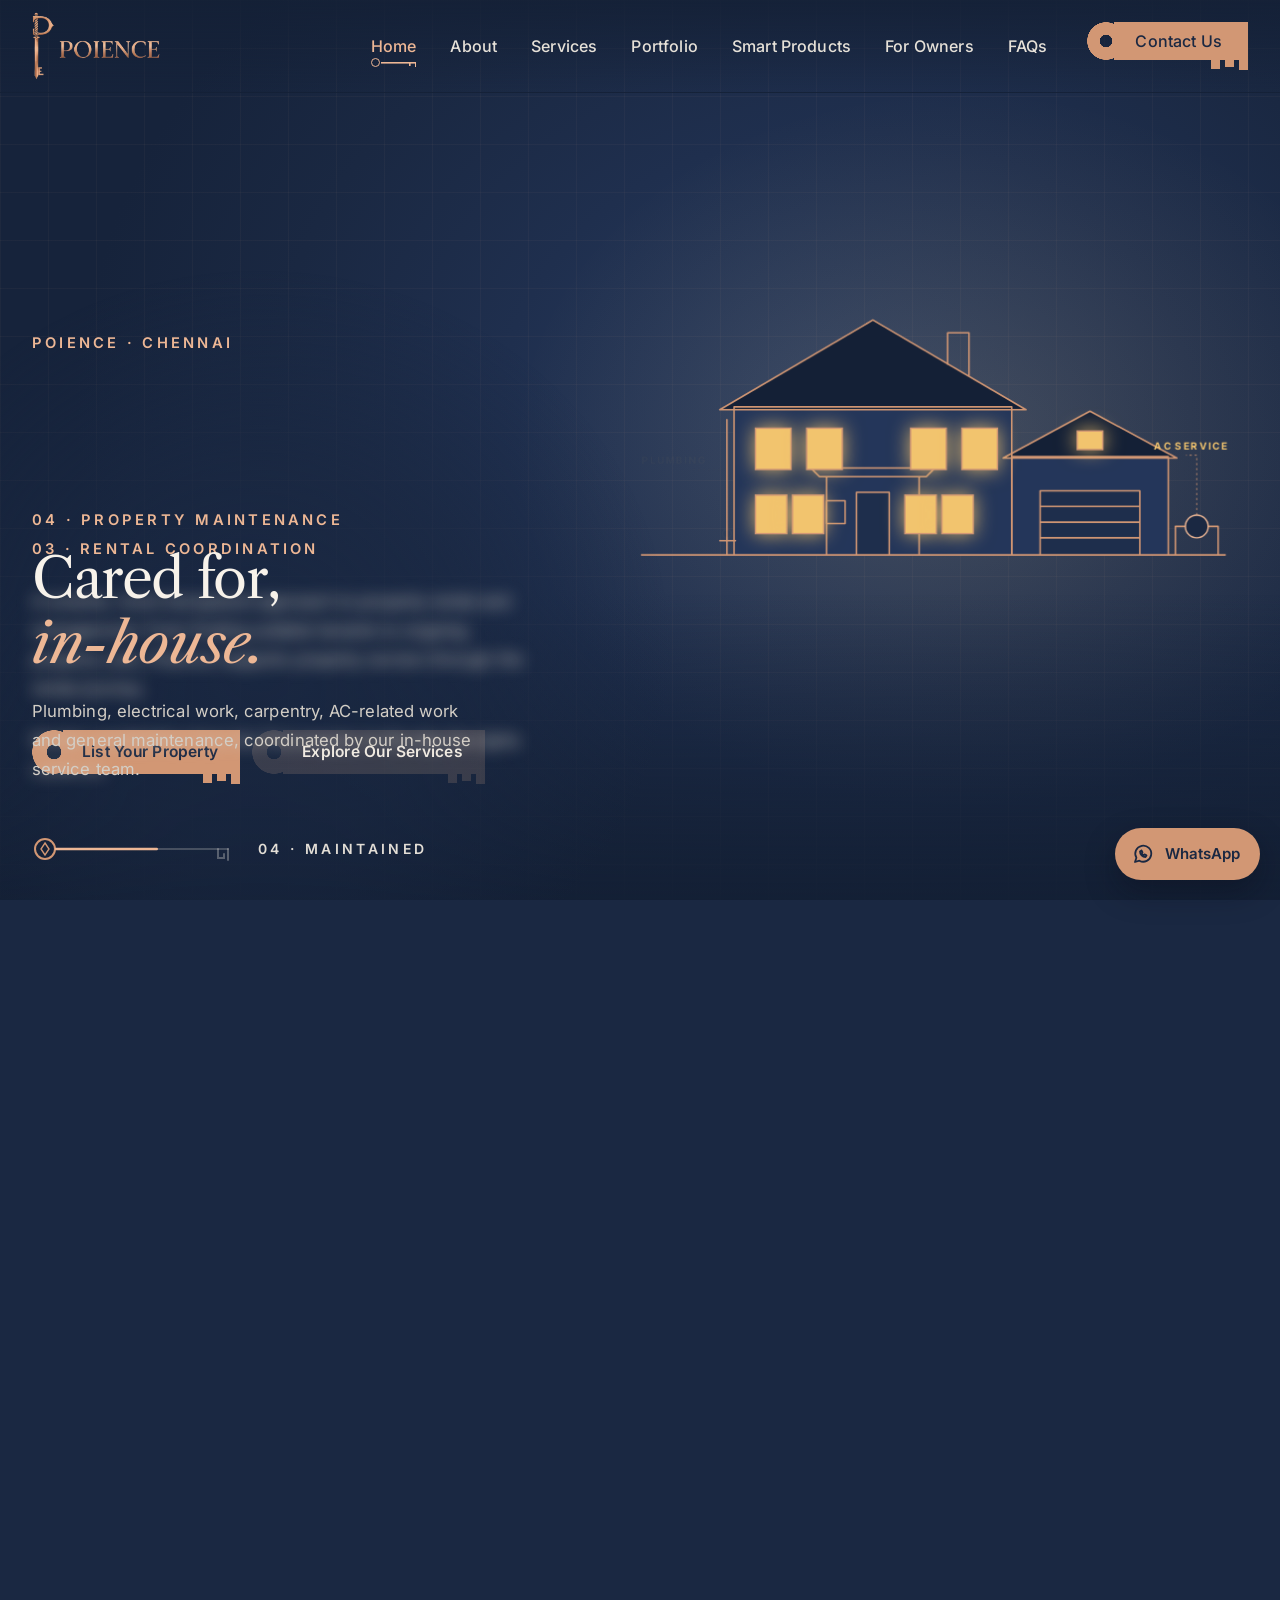
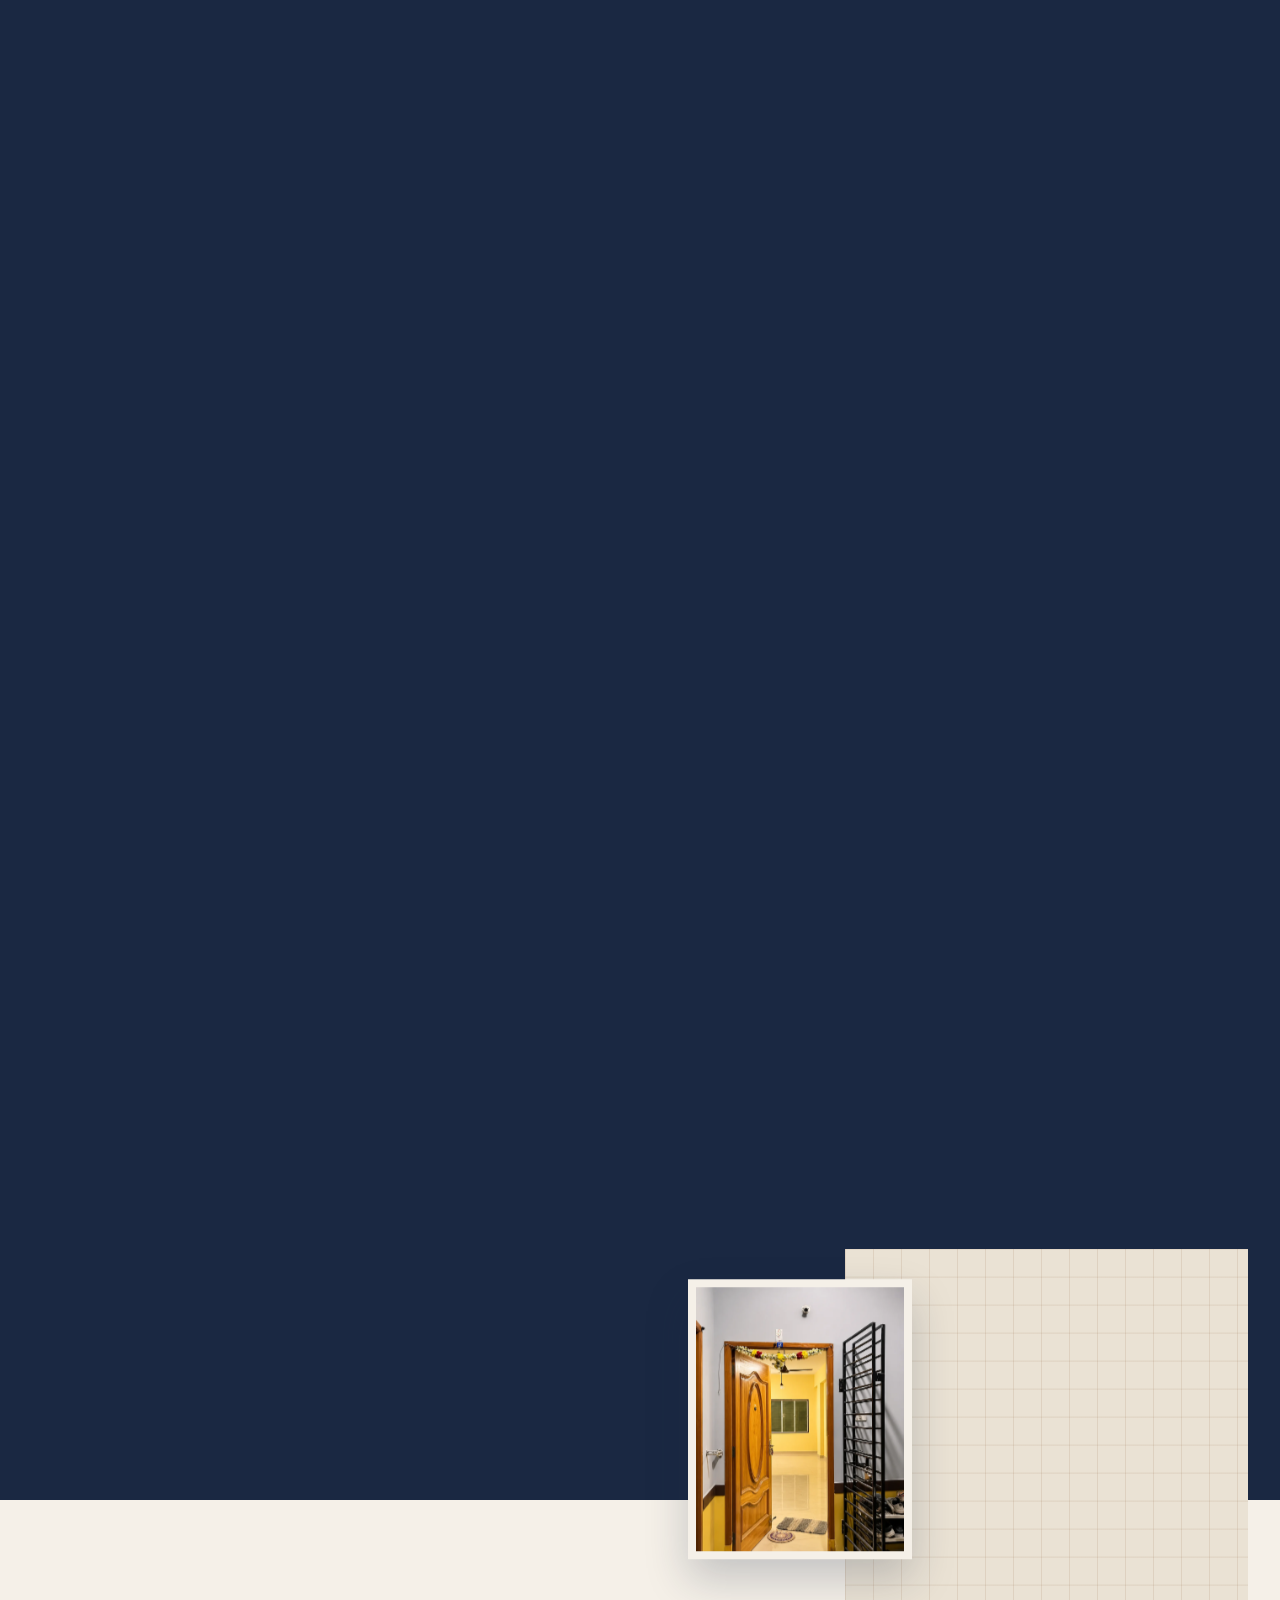
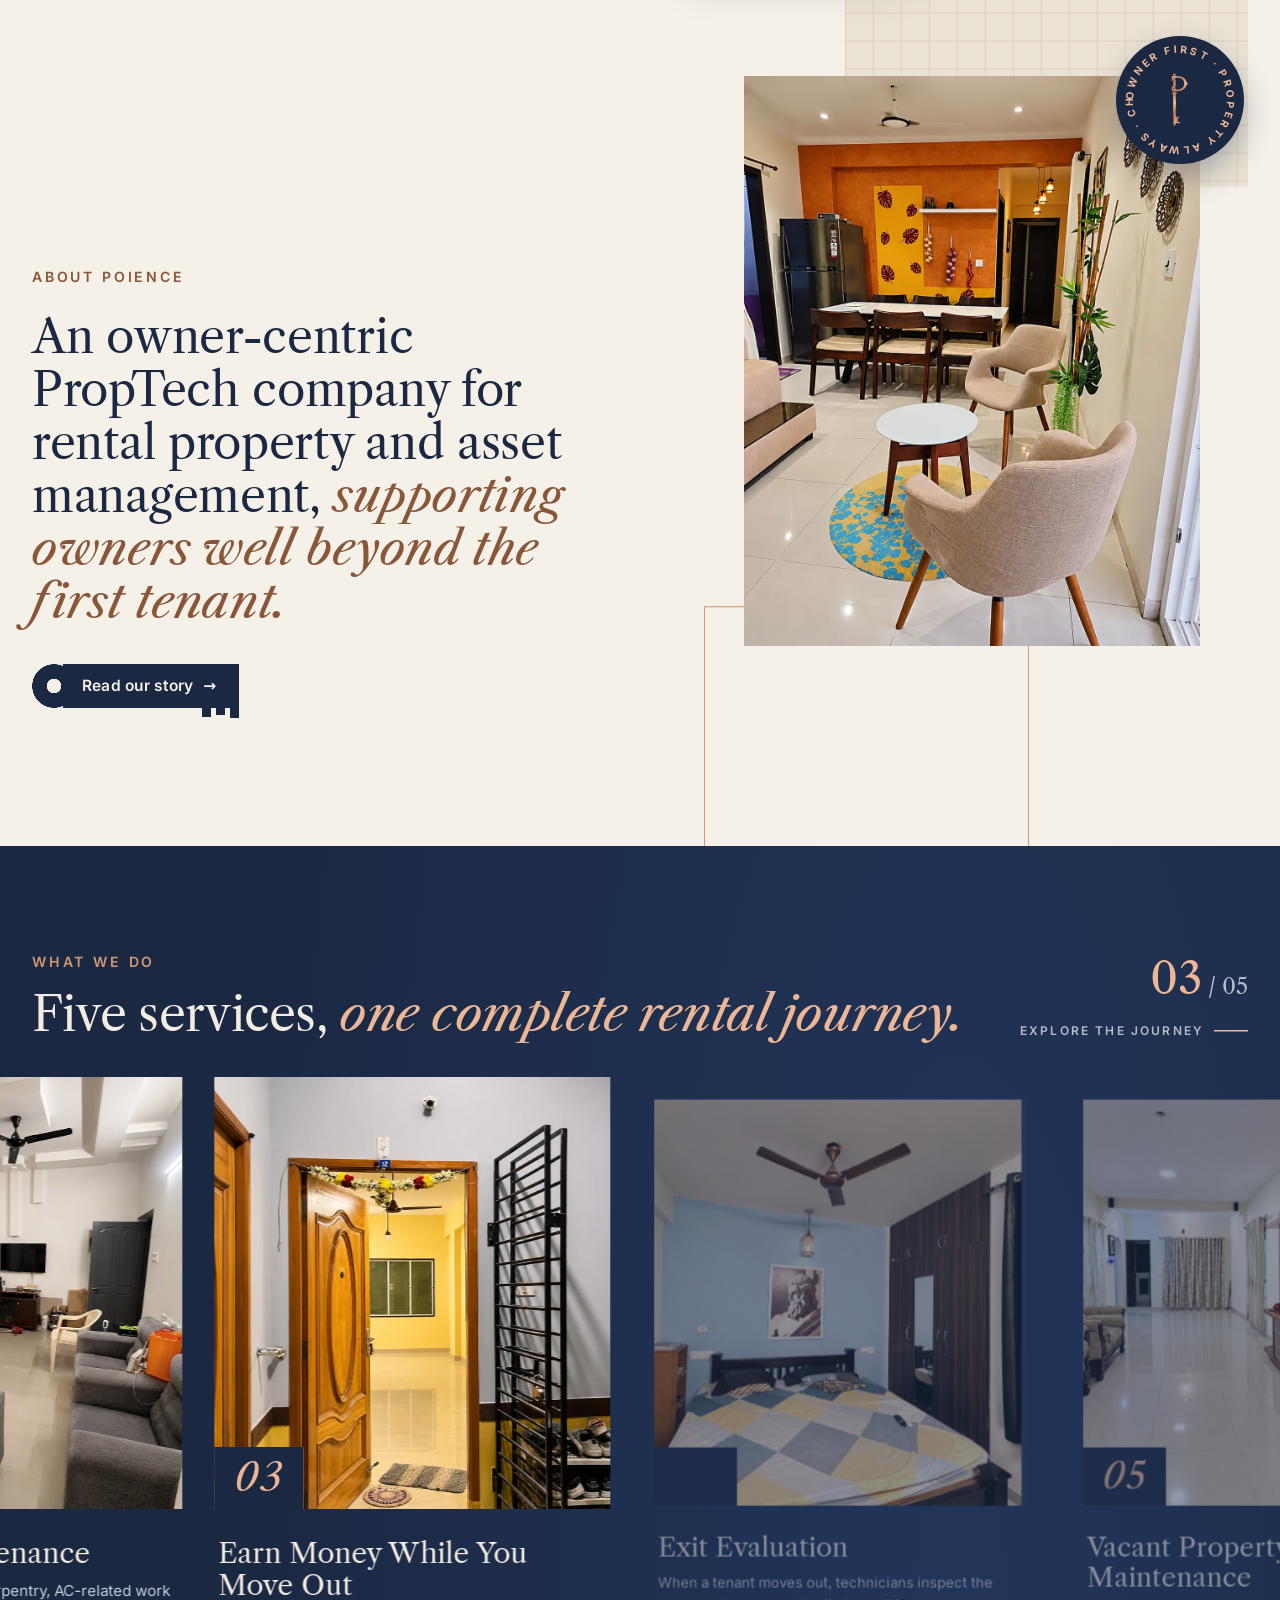
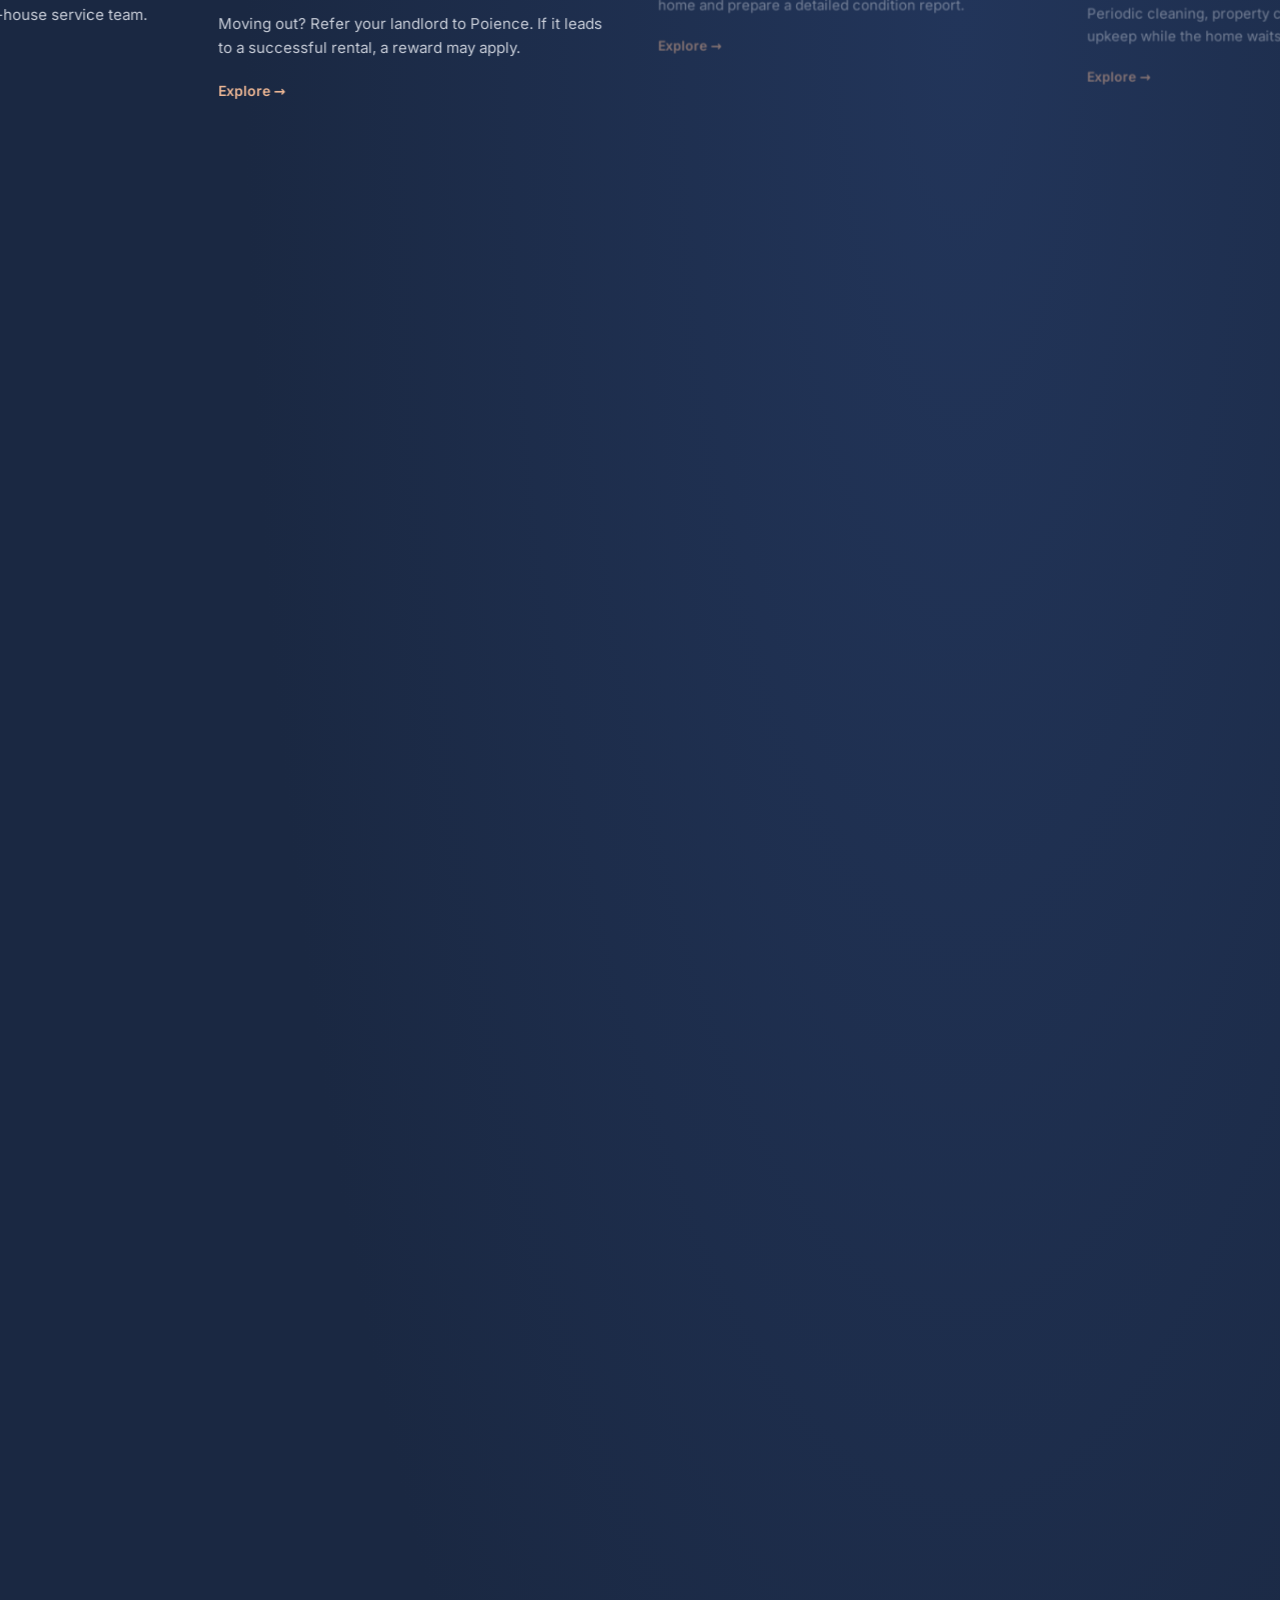
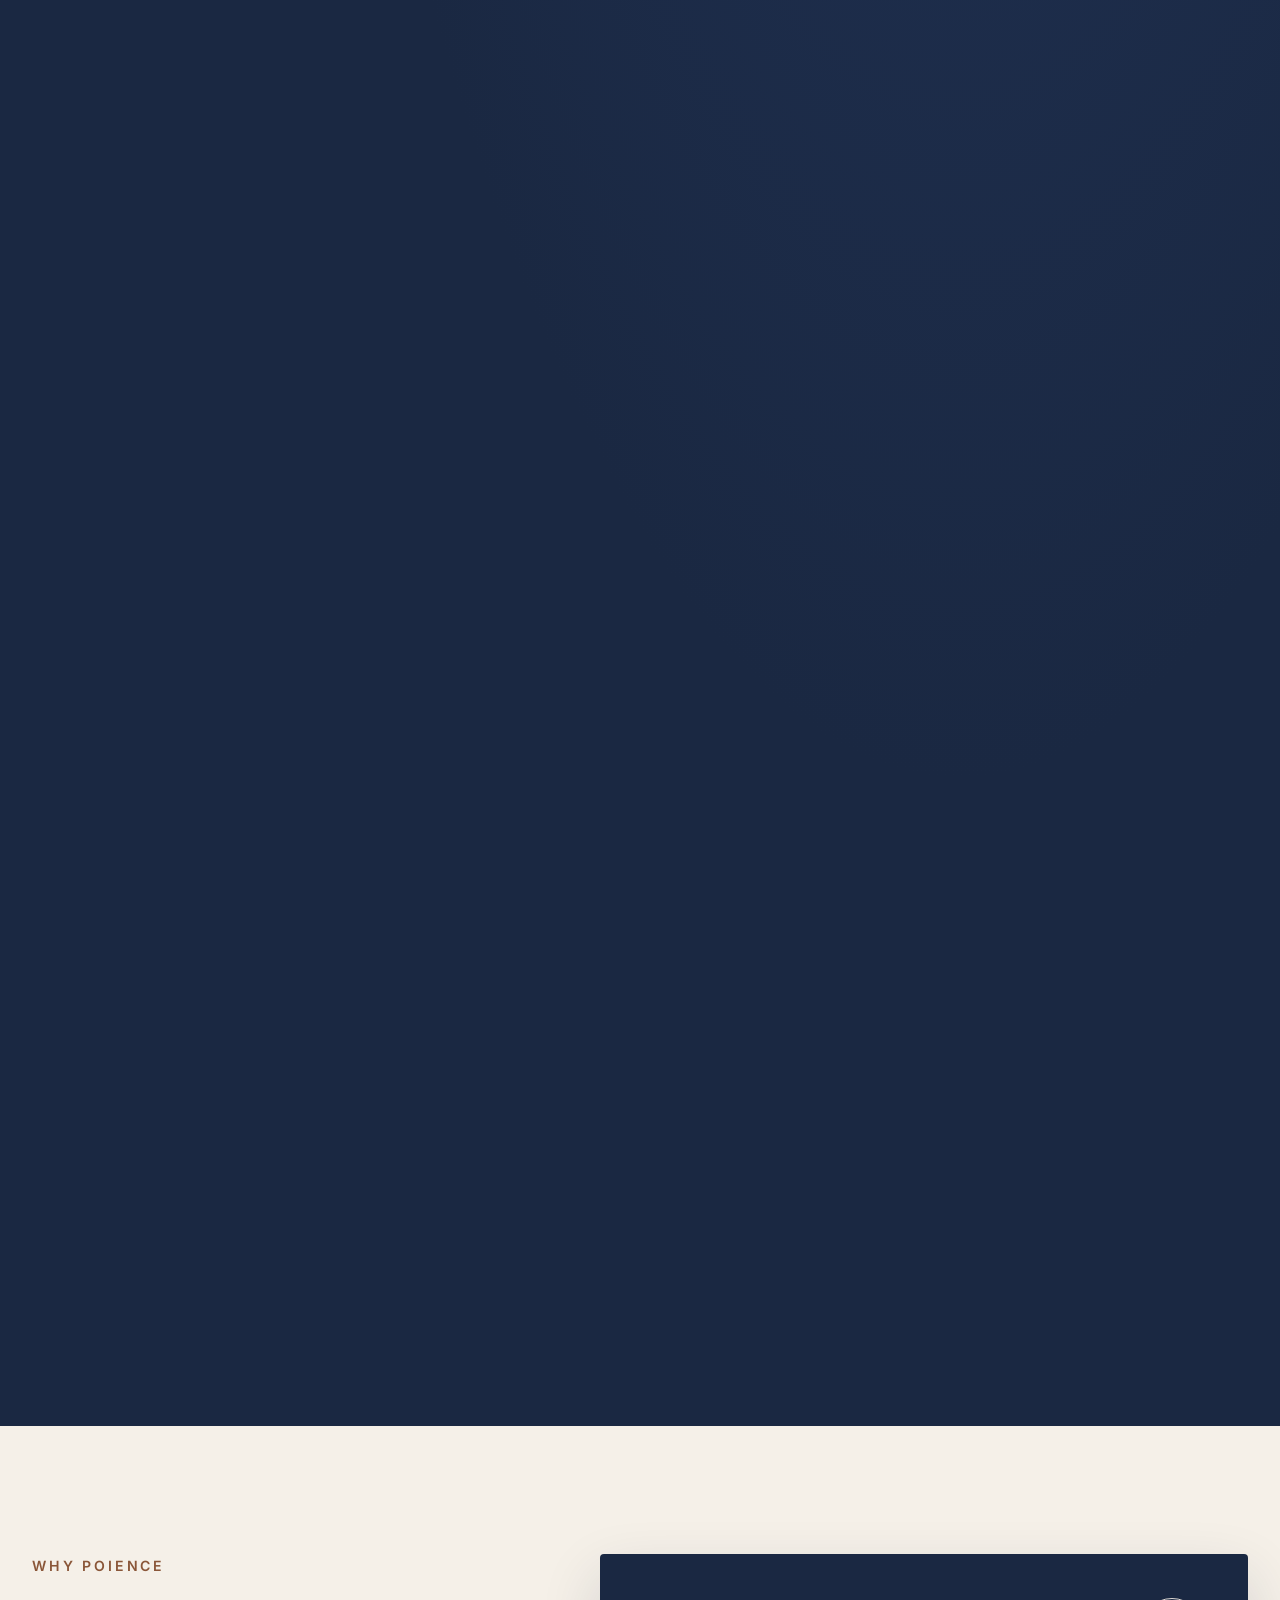
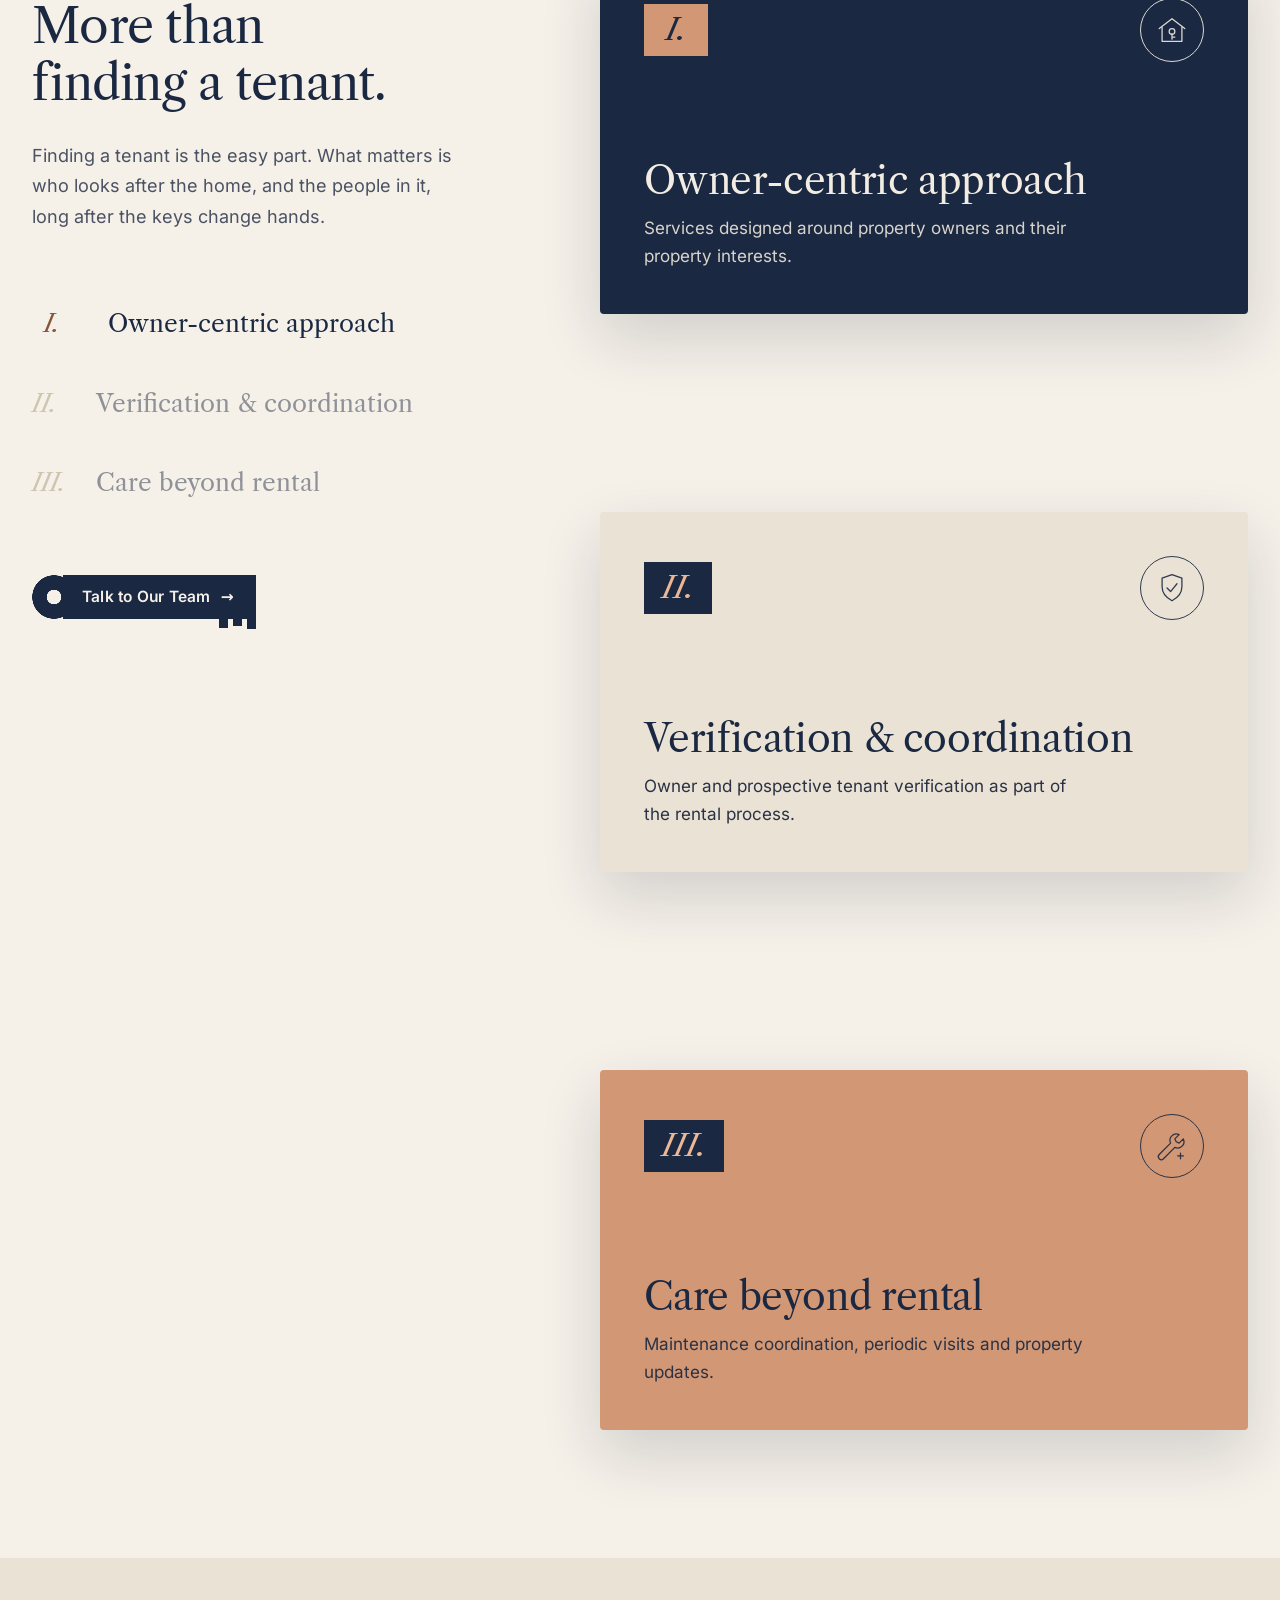
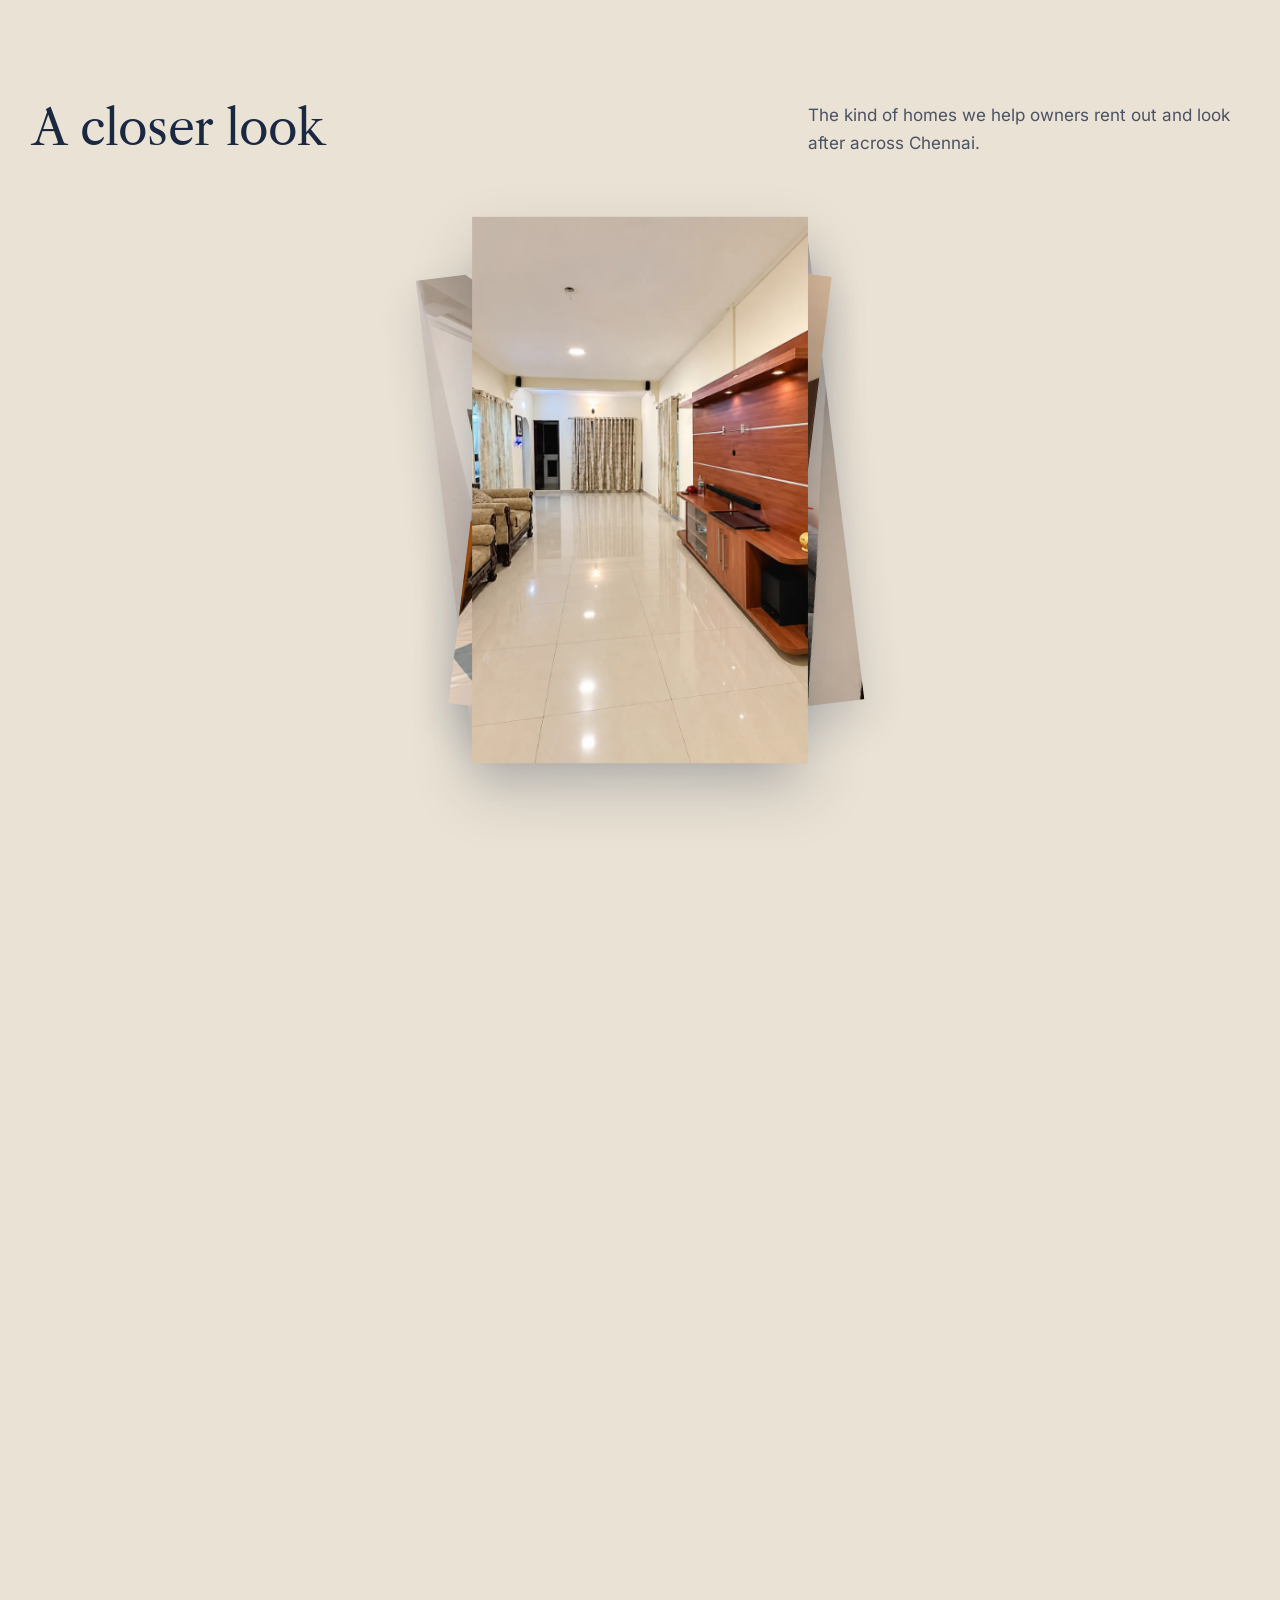
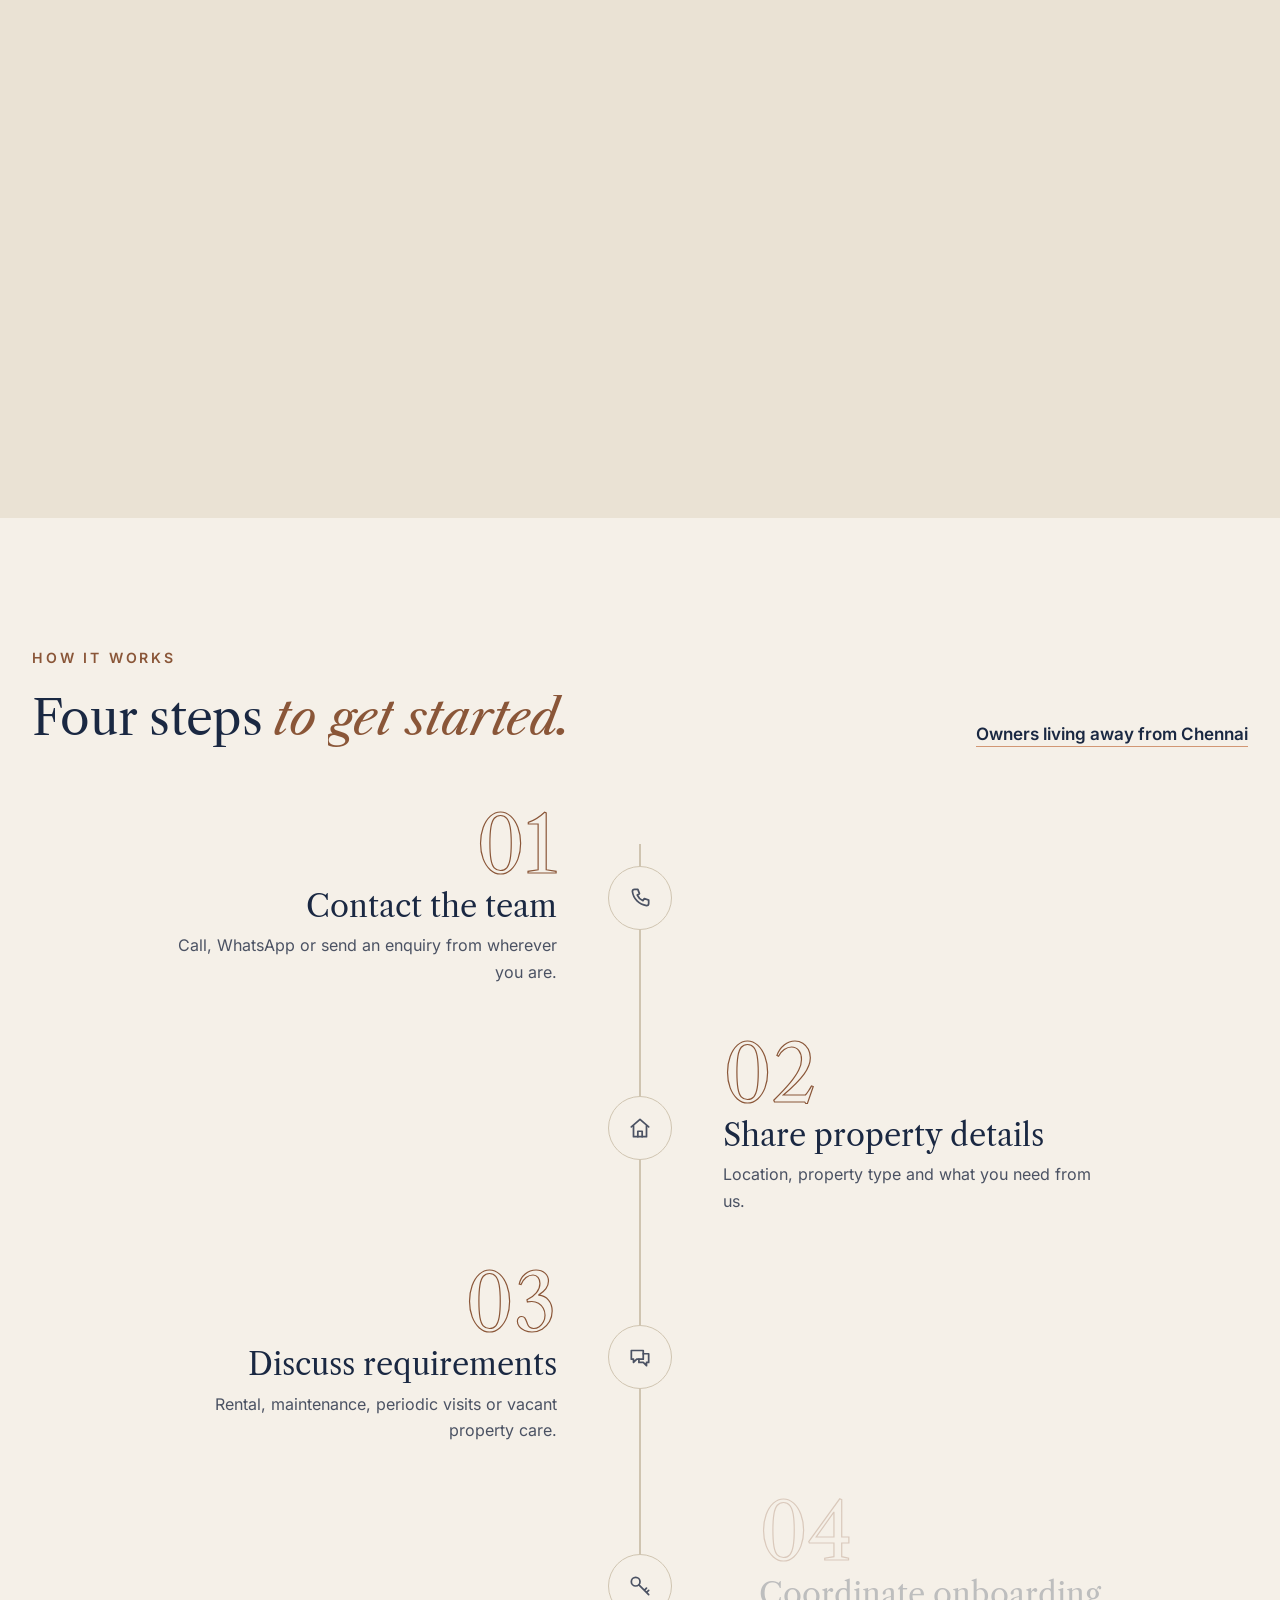
==== commit 9e7fa9fb: "home-page" ====
--- a/index.html
+++ b/index.html
@@ -3,13 +3,13 @@
 <head>
 <meta charset="utf-8">
 <meta name="viewport" content="width=device-width, initial-scale=1">
-<title>Poience — Property Ownership, Managed with Intelligence</title>
+<title>Poience | Property Ownership, Managed with Intelligence</title>
 <meta name="description" content="Poience is an owner-centric PropTech company in Chennai for rental property and asset management: tenant sourcing, verification, maintenance, exit evaluation and vacant property care.">
 <link rel="canonical" href="https://poience.com/">
 <meta name="theme-color" content="#1A2842">
 <meta property="og:type" content="website">
 <meta property="og:site_name" content="Poience">
-<meta property="og:title" content="Poience — Property Ownership, Managed with Intelligence">
+<meta property="og:title" content="Poience | Property Ownership, Managed with Intelligence">
 <meta property="og:description" content="Poience is an owner-centric PropTech company in Chennai for rental property and asset management: tenant sourcing, verification, maintenance, exit evaluation and vacant property care.">
 <meta property="og:url" content="https://poience.com/">
 <meta property="og:image" content="https://poience.com/assets/img/og-image.jpg">
@@ -49,23 +49,23 @@
 <div class="story__grid" aria-hidden="true"></div><div class="story__halo" aria-hidden="true"></div>
 <div class="story__house"><svg viewBox="0 0 900 520" role="img" aria-label="One house, drawn as it is listed, verified, rented, maintained, inspected and cared for"><g id="bp" fill="none" stroke-linecap="round" stroke-linejoin="round"><path d="M40 440 H860" pathLength="1" stroke="#EDB795" stroke-width="1.2" stroke-dasharray="6 6" stroke-opacity=".75"/><path d="M170 440 V232 H560 V440" pathLength="1" stroke="#EDB795" stroke-width="1.2" stroke-dasharray="6 6" stroke-opacity=".75"/><path d="M150 236 L365 110 L580 236 Z" pathLength="1" stroke="#EDB795" stroke-width="1.2" stroke-dasharray="6 6" stroke-opacity=".75"/><path d="M470 172 V128 H500 V188" pathLength="1" stroke="#EDB795" stroke-width="1.2" stroke-dasharray="6 6" stroke-opacity=".75"/><path d="M560 440 V302 H780 V440" pathLength="1" stroke="#EDB795" stroke-width="1.2" stroke-dasharray="6 6" stroke-opacity=".75"/><path d="M548 304 L670 238 L792 304 Z" pathLength="1" stroke="#EDB795" stroke-width="1.2" stroke-dasharray="6 6" stroke-opacity=".75"/><path d="M600 440 V350 H740 V440 M600 372 H740 M600 394 H740 M600 416 H740" pathLength="1" stroke="#EDB795" stroke-width="1.2" stroke-dasharray="6 6" stroke-opacity=".75"/><path d="M290 330 H440 L452 318 H278 Z M300 330 V440 M430 330 V440" pathLength="1" stroke="#EDB795" stroke-width="1.2" stroke-dasharray="6 6" stroke-opacity=".75"/><path d="M342 440 V352 H388 V440" pathLength="1" stroke="#EDB795" stroke-width="1.2" stroke-dasharray="6 6" stroke-opacity=".75"/><path d="M160 250 V440 M150 420 H172" pathLength="1" stroke="#EDB795" stroke-width="1.2" stroke-dasharray="6 6" stroke-opacity=".75"/><path d="M300 364 h26 v32 h-26 Z" pathLength="1" stroke="#EDB795" stroke-width="1.2" stroke-dasharray="6 6" stroke-opacity=".75"/><path d="M790 440 V400 H850 V440" pathLength="1" stroke="#EDB795" stroke-width="1.2" stroke-dasharray="6 6" stroke-opacity=".75"/><rect x="200" y="262" width="50" height="58" stroke="#EDB795" stroke-width="1.2" stroke-dasharray="5 5" stroke-opacity=".75"/><rect x="272" y="262" width="50" height="58" stroke="#EDB795" stroke-width="1.2" stroke-dasharray="5 5" stroke-opacity=".75"/><rect x="418" y="262" width="50" height="58" stroke="#EDB795" stroke-width="1.2" stroke-dasharray="5 5" stroke-opacity=".75"/><rect x="490" y="262" width="50" height="58" stroke="#EDB795" stroke-width="1.2" stroke-dasharray="5 5" stroke-opacity=".75"/><rect x="200" y="356" width="44" height="54" stroke="#EDB795" stroke-width="1.2" stroke-dasharray="5 5" stroke-opacity=".75"/><rect x="252" y="356" width="44" height="54" stroke="#EDB795" stroke-width="1.2" stroke-dasharray="5 5" stroke-opacity=".75"/><rect x="410" y="356" width="44" height="54" stroke="#EDB795" stroke-width="1.2" stroke-dasharray="5 5" stroke-opacity=".75"/><rect x="462" y="356" width="44" height="54" stroke="#EDB795" stroke-width="1.2" stroke-dasharray="5 5" stroke-opacity=".75"/><rect x="652" y="266" width="36" height="26" stroke="#EDB795" stroke-width="1.2" stroke-dasharray="5 5" stroke-opacity=".75"/><g fill="#D29774" stroke="none" font-family="Inter, sans-serif" font-size="13" letter-spacing="2"><path d="M170 478 H780 M170 470 V486 M780 470 V486" stroke="#D29774" stroke-width="1"/><text x="430" y="502">58' 0"</text><path d="M120 110 V440 M112 110 H128 M112 440 H128" stroke="#D29774" stroke-width="1"/><text x="70" y="280">G+1</text></g></g><g id="fills" stroke="none" style="opacity:0"><path d="M170 440 V232 H560 V440 Z M560 440 V302 H780 V440 Z" fill="#24365A"/><path d="M150 236 L365 110 L580 236 Z M548 304 L670 238 L792 304 Z" fill="#142036"/><path d="M600 440 V350 H740 V440 Z M342 440 V352 H388 V440 Z" fill="#1E2E4C"/></g><g id="solid" fill="none" stroke-linecap="round" stroke-linejoin="round" stroke-dasharray="1" style="stroke-dashoffset:1"><path d="M40 440 H860" pathLength="1" stroke="#D29774" stroke-width="2.2"/><path d="M170 440 V232 H560 V440" pathLength="1" stroke="#D29774" stroke-width="2.2"/><path d="M150 236 L365 110 L580 236 Z" pathLength="1" stroke="#D29774" stroke-width="2.2"/><path d="M470 172 V128 H500 V188" pathLength="1" stroke="#D29774" stroke-width="2.2"/><path d="M560 440 V302 H780 V440" pathLength="1" stroke="#D29774" stroke-width="2.2"/><path d="M548 304 L670 238 L792 304 Z" pathLength="1" stroke="#D29774" stroke-width="2.2"/><path d="M600 440 V350 H740 V440 M600 372 H740 M600 394 H740 M600 416 H740" pathLength="1" stroke="#D29774" stroke-width="2.2"/><path d="M290 330 H440 L452 318 H278 Z M300 330 V440 M430 330 V440" pathLength="1" stroke="#D29774" stroke-width="2.2"/><path d="M342 440 V352 H388 V440" pathLength="1" stroke="#D29774" stroke-width="2.2"/><path d="M160 250 V440 M150 420 H172" pathLength="1" stroke="#D29774" stroke-width="2.2"/><path d="M300 364 h26 v32 h-26 Z" pathLength="1" stroke="#D29774" stroke-width="2.2"/><path d="M790 440 V400 H850 V440" pathLength="1" stroke="#D29774" stroke-width="2.2"/></g><rect class="win" x="200" y="262" width="50" height="58" stroke="#D29774" stroke-width="2" style="fill:rgba(19,31,52,0);stroke-opacity:0"/><rect class="win" x="272" y="262" width="50" height="58" stroke="#D29774" stroke-width="2" style="fill:rgba(19,31,52,0);stroke-opacity:0"/><rect class="win" x="418" y="262" width="50" height="58" stroke="#D29774" stroke-width="2" style="fill:rgba(19,31,52,0);stroke-opacity:0"/><rect class="win" x="490" y="262" width="50" height="58" stroke="#D29774" stroke-width="2" style="fill:rgba(19,31,52,0);stroke-opacity:0"/><rect class="win" x="200" y="356" width="44" height="54" stroke="#D29774" stroke-width="2" style="fill:rgba(19,31,52,0);stroke-opacity:0"/><rect class="win" x="252" y="356" width="44" height="54" stroke="#D29774" stroke-width="2" style="fill:rgba(19,31,52,0);stroke-opacity:0"/><rect class="win" x="410" y="356" width="44" height="54" stroke="#D29774" stroke-width="2" style="fill:rgba(19,31,52,0);stroke-opacity:0"/><rect class="win" x="462" y="356" width="44" height="54" stroke="#D29774" stroke-width="2" style="fill:rgba(19,31,52,0);stroke-opacity:0"/><rect class="win" x="652" y="266" width="36" height="26" stroke="#D29774" stroke-width="2" style="fill:rgba(19,31,52,0);stroke-opacity:0"/><g id="board" class="svg-t" style="transform-origin:100px 336px;opacity:0"><path d="M100 440 V336" stroke="#D29774" stroke-width="3"/><path d="M40 340 h120 v44 h-120 Z" fill="#1A2842" stroke="#EDB795" stroke-width="2"/><text id="forRent" x="100" y="368" text-anchor="middle" textLength="96" lengthAdjust="spacingAndGlyphs" font-family="Inter, sans-serif" font-weight="600" font-size="15" letter-spacing="2" fill="#EDB795">FOR RENT</text><text id="rentedTxt" x="100" y="368" text-anchor="middle" font-family="Inter, sans-serif" font-weight="600" font-size="15" letter-spacing="2" fill="#F2C46E" style="opacity:0">RENTED</text></g><g id="seal1" class="svg-t" style="transform-origin:690px 120px;opacity:0"><circle cx="690" cy="120" r="48" fill="#1A2842" stroke="#EDB795" stroke-width="2.4"/><circle cx="690" cy="120" r="40" fill="none" stroke="#D29774" stroke-width="1" stroke-dasharray="3 4"/><path d="M676 122 l9 10 l19 -22" fill="none" stroke="#EDB795" stroke-width="3.2" stroke-linecap="round" stroke-linejoin="round"/><text x="690" y="100" text-anchor="middle" font-family="Inter, sans-serif" font-weight="600" font-size="11" letter-spacing="2" fill="#EDB795">OWNER</text><text x="690" y="152" text-anchor="middle" font-family="Inter, sans-serif" font-weight="600" font-size="9" letter-spacing="2" fill="#D29774">VERIFIED</text></g><g id="seal2" class="svg-t" style="transform-origin:810px 170px;opacity:0"><circle cx="810" cy="170" r="48" fill="#1A2842" stroke="#EDB795" stroke-width="2.4"/><circle cx="810" cy="170" r="40" fill="none" stroke="#D29774" stroke-width="1" stroke-dasharray="3 4"/><path d="M796 172 l9 10 l19 -22" fill="none" stroke="#EDB795" stroke-width="3.2" stroke-linecap="round" stroke-linejoin="round"/><text x="810" y="150" text-anchor="middle" font-family="Inter, sans-serif" font-weight="600" font-size="11" letter-spacing="2" fill="#EDB795">TENANT</text><text x="810" y="202" text-anchor="middle" font-family="Inter, sans-serif" font-weight="600" font-size="9" letter-spacing="2" fill="#D29774">VERIFIED</text></g><g class="mk" style="opacity:0"><path d="M820 384 V300 H805" fill="none" stroke="#D29774" stroke-width="1.2" stroke-dasharray="3 4"/><circle cx="820" cy="400" r="6" fill="#1A2842" stroke="#EDB795" stroke-width="2"/><path class="tick" d="M814 400 l4 5 l8 -10" fill="none" stroke="#F2C46E" stroke-width="2.6" stroke-linecap="round" stroke-linejoin="round" style="opacity:0"/><text x="760" y="292" font-family="Inter, sans-serif" font-size="14" font-weight="700" letter-spacing="2" fill="#F2C46E">AC SERVICE</text></g><g class="mk" style="opacity:0"><path d="M160 394 V320 H110" fill="none" stroke="#D29774" stroke-width="1.2" stroke-dasharray="3 4"/><circle cx="160" cy="410" r="6" fill="#1A2842" stroke="#EDB795" stroke-width="2"/><path class="tick" d="M154 410 l4 5 l8 -10" fill="none" stroke="#F2C46E" stroke-width="2.6" stroke-linecap="round" stroke-linejoin="round" style="opacity:0"/><text x="40" y="312" font-family="Inter, sans-serif" font-size="14" font-weight="700" letter-spacing="2" fill="#F2C46E">PLUMBING</text></g><g class="mk" style="opacity:0"><path d="M313 396 V470" fill="none" stroke="#D29774" stroke-width="1.2" stroke-dasharray="3 4"/><circle cx="313" cy="380" r="6" fill="#1A2842" stroke="#EDB795" stroke-width="2"/><path class="tick" d="M307 380 l4 5 l8 -10" fill="none" stroke="#F2C46E" stroke-width="2.6" stroke-linecap="round" stroke-linejoin="round" style="opacity:0"/><text x="250" y="492" font-family="Inter, sans-serif" font-size="14" font-weight="700" letter-spacing="2" fill="#F2C46E">ELECTRICAL</text></g><g class="mk" style="opacity:0"><path d="M372 414 V470 H420" fill="none" stroke="#D29774" stroke-width="1.2" stroke-dasharray="3 4"/><circle cx="365" cy="400" r="6" fill="#1A2842" stroke="#EDB795" stroke-width="2"/><path class="tick" d="M359 400 l4 5 l8 -10" fill="none" stroke="#F2C46E" stroke-width="2.6" stroke-linecap="round" stroke-linejoin="round" style="opacity:0"/><text x="426" y="474" font-family="Inter, sans-serif" font-size="14" font-weight="700" letter-spacing="2" fill="#F2C46E">CARPENTRY</text></g><g id="scan" style="opacity:0"><rect id="scanLine" x="150" y="96" width="3" height="350" fill="#F2C46E" style="filter:drop-shadow(0 0 10px rgba(242,196,110,.9))"/><path d="M30 24 h210 v150 h-210 Z" fill="#1A2842" stroke="#EDB795" stroke-width="1.6"/><text x="48" y="52" textLength="170" lengthAdjust="spacingAndGlyphs" font-family="Inter, sans-serif" font-weight="600" font-size="13" letter-spacing="2" fill="#EDB795">CONDITION REPORT</text><rect x="48" y="70" width="14" height="14" fill="none" stroke="#D29774" stroke-width="1.4"/><path class="ck" d="M50 78 l4 5 l8 -10" fill="none" stroke="#F2C46E" stroke-width="2.4" stroke-linecap="round" stroke-linejoin="round" style="opacity:0"/><text x="72" y="82" font-family="Inter, sans-serif" font-size="14" fill="#E3DED6">Walls &amp; paint</text><rect x="48" y="94" width="14" height="14" fill="none" stroke="#D29774" stroke-width="1.4"/><path class="ck" d="M50 102 l4 5 l8 -10" fill="none" stroke="#F2C46E" stroke-width="2.4" stroke-linecap="round" stroke-linejoin="round" style="opacity:0"/><text x="72" y="106" font-family="Inter, sans-serif" font-size="14" fill="#E3DED6">Plumbing</text><rect x="48" y="118" width="14" height="14" fill="none" stroke="#D29774" stroke-width="1.4"/><path class="ck" d="M50 126 l4 5 l8 -10" fill="none" stroke="#F2C46E" stroke-width="2.4" stroke-linecap="round" stroke-linejoin="round" style="opacity:0"/><text x="72" y="130" font-family="Inter, sans-serif" font-size="14" fill="#E3DED6">Electrical</text><rect x="48" y="142" width="14" height="14" fill="none" stroke="#D29774" stroke-width="1.4"/><path class="ck" d="M50 150 l4 5 l8 -10" fill="none" stroke="#F2C46E" stroke-width="2.4" stroke-linecap="round" stroke-linejoin="round" style="opacity:0"/><text x="72" y="154" font-family="Inter, sans-serif" font-size="14" fill="#E3DED6">AC unit</text></g><path class="sp" style="opacity:0" fill="#F7E6C8" d="M230 291 Q230 300 239 300 Q230 300 230 309 Q230 300 221 300 Q230 300 230 291 Z"/><path class="sp" style="opacity:0" fill="#F7E6C8" d="M470 261 Q470 270 479 270 Q470 270 470 279 Q470 270 461 270 Q470 270 470 261 Z"/><path class="sp" style="opacity:0" fill="#F7E6C8" d="M520 371 Q520 380 529 380 Q520 380 520 389 Q520 380 511 380 Q520 380 520 371 Z"/><path class="sp" style="opacity:0" fill="#F7E6C8" d="M680 321 Q680 330 689 330 Q680 330 680 339 Q680 330 671 330 Q680 330 680 321 Z"/><path class="sp" style="opacity:0" fill="#F7E6C8" d="M300 411 Q300 420 309 420 Q300 420 300 429 Q300 420 291 420 Q300 420 300 411 Z"/><g id="vacLbl" style="opacity:0"><rect x="255" y="42" width="390" height="38" rx="19" fill="#1A2842" stroke="#EDB795" stroke-width="1.4"/><text x="450" y="66" text-anchor="middle" textLength="340" lengthAdjust="spacingAndGlyphs" font-family="Inter, sans-serif" font-size="13" font-weight="700" letter-spacing="1.5" fill="#F2C46E">PERIODIC CLEANING · CHECKS · UPKEEP</text></g></svg></div>
 <div class="story__shade" aria-hidden="true"></div>
-<div class="story__copy"><div class="stage is-active" data-name="THE BLUEPRINT" aria-hidden="false"><div class="stage__step">POIENCE · CHENNAI</div><h1 aria-label="Property ownership, managed with intelligence."><span class="stage__t1"><span class="wd"><span style="--i:0">Property</span></span> <span class="wd"><span style="--i:1">ownership,</span></span></span><span class="stage__t2"><span class="wd"><span style="--i:2">managed</span></span> <span class="wd"><span style="--i:3">with</span></span> <span class="wd"><span style="--i:4">intelligence.</span></span></span></h1><p class="stage__sub">A smarter, more transparent approach to property rental and management. From finding suitable tenants to ongoing property care, Poience supports property owners through the rental journey.</p><div class="stage__btns"><a class="btn btn--copper" href="contact.html?service=Property%20Rental">List Your Property</a><a class="btn btn--ghost" href="services.html">Explore Our Services</a></div></div><div class="stage is-near" data-name="01 · LISTED" aria-hidden="true"><div class="stage__step">01 — PROPERTY RENTAL</div><h2 aria-label="Listed with care."><span class="stage__t1"><span class="wd"><span style="--i:0">Listed</span></span></span><span class="stage__t2"><span class="wd"><span style="--i:1">with</span></span> <span class="wd"><span style="--i:2">care.</span></span></span></h2><p class="stage__sub">Property onboarding, listing coordination and prospective tenant sourcing, handled for you.</p></div><div class="stage" data-name="02 · VERIFIED" aria-hidden="true"><div class="stage__step">02 — VERIFICATION</div><h2 aria-label="Verified, on both sides."><span class="stage__t1"><span class="wd"><span style="--i:0">Verified,</span></span></span><span class="stage__t2"><span class="wd"><span style="--i:1">on</span></span> <span class="wd"><span style="--i:2">both</span></span> <span class="wd"><span style="--i:3">sides.</span></span></span></h2><p class="stage__sub">Owner and property verification, and prospective tenant verification, as part of the rental process.</p></div><div class="stage" data-name="03 · RENTED" aria-hidden="true"><div class="stage__step">03 — RENTAL COORDINATION</div><h2 aria-label="Rented, the right way."><span class="stage__t1"><span class="wd"><span style="--i:0">Rented,</span></span></span><span class="stage__t2"><span class="wd"><span style="--i:1">the</span></span> <span class="wd"><span style="--i:2">right</span></span> <span class="wd"><span style="--i:3">way.</span></span></span></h2><p class="stage__sub">Rental coordination from the first enquiry to the day the lights come on.</p></div><div class="stage" data-name="04 · MAINTAINED" aria-hidden="true"><div class="stage__step">04 — PROPERTY MAINTENANCE</div><h2 aria-label="Cared for, in-house."><span class="stage__t1"><span class="wd"><span style="--i:0">Cared</span></span> <span class="wd"><span style="--i:1">for,</span></span></span><span class="stage__t2"><span class="wd"><span style="--i:2">in-house.</span></span></span></h2><p class="stage__sub">Plumbing, electrical work, carpentry, AC-related work and general maintenance, coordinated by our in-house service team.</p></div><div class="stage" data-name="05 · EVALUATED" aria-hidden="true"><div class="stage__step">05 — EXIT EVALUATION</div><h2 aria-label="Exit, evaluated."><span class="stage__t1"><span class="wd"><span style="--i:0">Exit,</span></span></span><span class="stage__t2"><span class="wd"><span style="--i:1">evaluated.</span></span></span></h2><p class="stage__sub">When a tenant moves out, technicians inspect the property and prepare a detailed condition report for the owner and tenant.</p></div><div class="stage" data-name="06 · VACANT CARE" aria-hidden="true"><div class="stage__step">06 — VACANT PROPERTY MAINTENANCE</div><h2 aria-label="Vacant, never neglected."><span class="stage__t1"><span class="wd"><span style="--i:0">Vacant,</span></span></span><span class="stage__t2"><span class="wd"><span style="--i:1">never</span></span> <span class="wd"><span style="--i:2">neglected.</span></span></span></h2><p class="stage__sub">Periodic cleaning, property checks and general upkeep while your property waits for its next tenant.</p></div></div>
+<div class="story__copy"><div class="stage is-active" data-name="THE BLUEPRINT" aria-hidden="false"><div class="stage__step">POIENCE · CHENNAI</div><h1 aria-label="Property ownership, managed with intelligence."><span class="stage__t1"><span class="wd"><span style="--i:0">Property</span></span> <span class="wd"><span style="--i:1">ownership,</span></span></span><span class="stage__t2"><span class="wd"><span style="--i:2">managed</span></span> <span class="wd"><span style="--i:3">with</span></span> <span class="wd"><span style="--i:4">intelligence.</span></span></span></h1><p class="stage__sub">A smarter, more transparent approach to property rental and management. From finding suitable tenants to ongoing property care, Poience supports property owners through the rental journey.</p><div class="stage__btns"><a class="btn btn--copper" href="contact.html?service=Property%20Rental">List Your Property</a><a class="btn btn--ghost" href="services.html">Explore Our Services</a></div></div><div class="stage is-near" data-name="01 · LISTED" aria-hidden="true"><div class="stage__step">01 · PROPERTY RENTAL</div><h2 aria-label="Listed with care."><span class="stage__t1"><span class="wd"><span style="--i:0">Listed</span></span></span><span class="stage__t2"><span class="wd"><span style="--i:1">with</span></span> <span class="wd"><span style="--i:2">care.</span></span></span></h2><p class="stage__sub">Property onboarding, listing coordination and prospective tenant sourcing, handled for you.</p></div><div class="stage" data-name="02 · VERIFIED" aria-hidden="true"><div class="stage__step">02 · VERIFICATION</div><h2 aria-label="Verified, on both sides."><span class="stage__t1"><span class="wd"><span style="--i:0">Verified,</span></span></span><span class="stage__t2"><span class="wd"><span style="--i:1">on</span></span> <span class="wd"><span style="--i:2">both</span></span> <span class="wd"><span style="--i:3">sides.</span></span></span></h2><p class="stage__sub">Owner and property verification, and prospective tenant verification, as part of the rental process.</p></div><div class="stage" data-name="03 · RENTED" aria-hidden="true"><div class="stage__step">03 · RENTAL COORDINATION</div><h2 aria-label="Rented, the right way."><span class="stage__t1"><span class="wd"><span style="--i:0">Rented,</span></span></span><span class="stage__t2"><span class="wd"><span style="--i:1">the</span></span> <span class="wd"><span style="--i:2">right</span></span> <span class="wd"><span style="--i:3">way.</span></span></span></h2><p class="stage__sub">Rental coordination from the first enquiry to the day the lights come on.</p></div><div class="stage" data-name="04 · MAINTAINED" aria-hidden="true"><div class="stage__step">04 · PROPERTY MAINTENANCE</div><h2 aria-label="Cared for, in-house."><span class="stage__t1"><span class="wd"><span style="--i:0">Cared</span></span> <span class="wd"><span style="--i:1">for,</span></span></span><span class="stage__t2"><span class="wd"><span style="--i:2">in-house.</span></span></span></h2><p class="stage__sub">Plumbing, electrical work, carpentry, AC-related work and general maintenance, coordinated by our in-house service team.</p></div><div class="stage" data-name="05 · EVALUATED" aria-hidden="true"><div class="stage__step">05 · EXIT EVALUATION</div><h2 aria-label="Exit, evaluated."><span class="stage__t1"><span class="wd"><span style="--i:0">Exit,</span></span></span><span class="stage__t2"><span class="wd"><span style="--i:1">evaluated.</span></span></span></h2><p class="stage__sub">When a tenant moves out, technicians inspect the property and prepare a detailed condition report for the owner and tenant.</p></div><div class="stage" data-name="06 · VACANT CARE" aria-hidden="true"><div class="stage__step">06 · VACANT PROPERTY MAINTENANCE</div><h2 aria-label="Vacant, never neglected."><span class="stage__t1"><span class="wd"><span style="--i:0">Vacant,</span></span></span><span class="stage__t2"><span class="wd"><span style="--i:1">never</span></span> <span class="wd"><span style="--i:2">neglected.</span></span></span></h2><p class="stage__sub">Periodic cleaning, property checks and general upkeep while your property waits for its next tenant.</p></div></div>
 <div class="keybar"><svg viewBox="0 0 210 26" aria-hidden="true" fill="none" stroke-linecap="round"><circle cx="13" cy="13" r="10" stroke="#D29774" stroke-width="2"/><path d="M13 7 L17 13 L13 19 L9 13 Z" stroke="#D29774" stroke-width="1.4"/><path d="M24 13 H196" stroke="rgba(242,236,227,.22)" stroke-width="2"/><path id="keyFill" d="M24 13 H196" pathLength="1" stroke="#EDB795" stroke-width="2.4"/><path id="keyBit" d="M186 13 V22 H192 V18 M196 13 V24" stroke="rgba(242,236,227,.3)" stroke-width="2"/></svg><span id="stageName" aria-live="polite">THE BLUEPRINT</span></div>
 </div>
 </section>
 
 <section class="section">
 <div class="container split split--end">
-<div class="reveal">
+<div class="reveal" data-anim="left">
 <span class="eyebrow">About Poience</span>
 <p class="quote">An owner-centric PropTech company for rental property and asset management, <em>supporting owners well beyond the first tenant.</em></p>
-<p style="margin:36px 0 0"><a class="text-link" href="about.html">Read our story</a> <span class="muted" style="margin-left:24px">Owner first. Property always.</span></p>
+<div class="btn-row" style="margin-top:36px;align-items:center;gap:24px"><a class="btn btn--navy" href="about.html">Read our story <span class="arrow" aria-hidden="true">→</span></a></div>
 </div>
-<div class="about-art">
+<div class="about-art reveal" data-anim="right">
 <div class="about-art__block" aria-hidden="true" data-speed="-0.06"></div>
 <div class="about-art__frame" aria-hidden="true" data-speed="0.05"></div>
-<figure class="frame frame--reveal about-art__main ratio-45"><picture><source srcset="assets/img/photos/furnished-living-dining.webp" type="image/webp"><img src="assets/img/photos/furnished-living-dining.jpg" alt="A furnished living and dining room in a Chennai apartment" width="900" height="1200" loading="lazy" decoding="async"></picture></figure>
-<figure class="frame about-art__inset" data-speed="-0.12"><picture><source srcset="assets/img/photos/front-door.webp" type="image/webp"><img src="assets/img/photos/front-door.jpg" alt="A front door decorated with a flower garland" width="1200" height="1200" loading="lazy" decoding="async"></picture></figure>
+<figure class="frame frame--reveal about-art__main ratio-45"><picture><img src="assets/img/photos/furnished-living-dining-room-chennai.webp" alt="A furnished living and dining room in a Chennai apartment" width="1086" height="1448" loading="lazy" decoding="async"></picture></figure>
+<figure class="frame about-art__inset" data-speed="-0.12"><picture><img src="assets/img/photos/floral-entrance-door-apartment-chennai.webp" alt="A front door decorated with a flower garland" width="1254" height="1254" loading="lazy" decoding="async"></picture></figure>
 <div class="about-art__badge" aria-hidden="true"><svg viewBox="0 0 120 120"><defs><path id="ring" d="M60 60 m-44 0 a44 44 0 1 1 88 0 a44 44 0 1 1 -88 0"/></defs><text font-family="Inter, sans-serif" font-size="9.6" font-weight="700" letter-spacing="2.6" fill="#EDB795"><textPath href="#ring">OWNER FIRST · PROPERTY ALWAYS · CHENNAI ·</textPath></text></svg><img src="assets/img/logo/poience-mark.png" alt="" width="240" height="712"></div>
 </div>
 </div>
@@ -75,36 +75,46 @@
 <div class="hs__pin">
 <div class="container hs__head">
 <div><span class="eyebrow">What we do</span><h2 class="h2" id="hs-title">Five services, <em>one complete rental journey.</em></h2></div>
-<div class="hs__meta"><span class="hs__count" aria-hidden="true"><b>01</b> / 05</span><span class="hs__hint">Scroll to explore</span></div>
+<div class="hs__meta"><span class="hs__count" aria-hidden="true"><b>01</b> / 05</span><span class="hs__hint">Explore the journey</span></div>
 </div>
 <div class="hs__viewport"><div class="hs__track">
-<a class="hs__card is-active" href="services.html#rental"><div class="hs__img"><picture><source srcset="assets/img/photos/apartment-building.webp" type="image/webp"><img src="assets/img/photos/apartment-building.jpg" alt="" width="900" height="1200" loading="lazy" decoding="async"></picture></div><span class="hs__n" aria-hidden="true">01</span><div class="hs__body"><h3 class="hs__t">Property Rental</h3><p>Onboarding, listing coordination, prospective tenant sourcing and owner and tenant verification.</p><span class="hs__go">Explore <span aria-hidden="true">→</span></span></div></a><a class="hs__card" href="services.html#maintenance"><div class="hs__img hs__img--drawing"><picture><source srcset="assets/img/drawings/maintenance.webp" type="image/webp"><img src="assets/img/drawings/maintenance.jpg" alt="" width="1600" height="1000" loading="lazy" decoding="async"></picture></div><span class="hs__n" aria-hidden="true">02</span><div class="hs__body"><h3 class="hs__t">Property Maintenance</h3><p>Plumbing, electrical work, carpentry, AC-related work and general upkeep by our in-house service team.</p><span class="hs__go">Explore <span aria-hidden="true">→</span></span></div></a><a class="hs__card" href="services.html#referral"><div class="hs__img"><picture><source srcset="assets/img/photos/front-door.webp" type="image/webp"><img src="assets/img/photos/front-door.jpg" alt="" width="1200" height="1200" loading="lazy" decoding="async"></picture></div><span class="hs__n" aria-hidden="true">03</span><div class="hs__body"><h3 class="hs__t">Earn Money While You Move Out</h3><p>Moving out? Refer your landlord to Poience. If it leads to a successful rental, a reward may apply.</p><span class="hs__go">Explore <span aria-hidden="true">→</span></span></div></a><a class="hs__card" href="services.html#exit"><div class="hs__img hs__img--drawing"><picture><source srcset="assets/img/drawings/exit-evaluation.webp" type="image/webp"><img src="assets/img/drawings/exit-evaluation.jpg" alt="" width="1600" height="1000" loading="lazy" decoding="async"></picture></div><span class="hs__n" aria-hidden="true">04</span><div class="hs__body"><h3 class="hs__t">Exit Evaluation</h3><p>When a tenant moves out, technicians inspect the home and prepare a detailed condition report.</p><span class="hs__go">Explore <span aria-hidden="true">→</span></span></div></a><a class="hs__card" href="services.html#vacant"><div class="hs__img"><picture><source srcset="assets/img/photos/hall-marble.webp" type="image/webp"><img src="assets/img/photos/hall-marble.jpg" alt="" width="900" height="1200" loading="lazy" decoding="async"></picture></div><span class="hs__n" aria-hidden="true">05</span><div class="hs__body"><h3 class="hs__t">Vacant Property Maintenance</h3><p>Periodic cleaning, property checks and general upkeep while the home waits for its next tenant.</p><span class="hs__go">Explore <span aria-hidden="true">→</span></span></div></a>
+<a class="hs__card is-active" href="services.html#rental"><div class="hs__img"><picture><img src="assets/img/photos/furnished-living-dining-room-chennai.webp" alt="" width="1086" height="1448" loading="lazy" decoding="async"></picture></div><span class="hs__n" aria-hidden="true">01</span><div class="hs__body"><h3 class="hs__t">Property Rental</h3><p>Onboarding, listing coordination, prospective tenant sourcing and owner and tenant verification.</p><span class="hs__go">Explore <span aria-hidden="true">→</span></span></div></a><a class="hs__card" href="services.html#maintenance"><div class="hs__img"><picture><img src="assets/img/photos/modern-living-room-tv-console-chennai.webp" alt="" width="1086" height="1448" loading="lazy" decoding="async"></picture></div><span class="hs__n" aria-hidden="true">02</span><div class="hs__body"><h3 class="hs__t">Property Maintenance</h3><p>Plumbing, electrical work, carpentry, AC-related work and general upkeep by our in-house service team.</p><span class="hs__go">Explore <span aria-hidden="true">→</span></span></div></a><a class="hs__card" href="services.html#referral"><div class="hs__img"><picture><img src="assets/img/photos/floral-entrance-door-apartment-chennai.webp" alt="" width="1254" height="1254" loading="lazy" decoding="async"></picture></div><span class="hs__n" aria-hidden="true">03</span><div class="hs__body"><h3 class="hs__t">Earn Money While You Move Out</h3><p>Moving out? Refer your landlord to Poience. If it leads to a successful rental, a reward may apply.</p><span class="hs__go">Explore <span aria-hidden="true">→</span></span></div></a><a class="hs__card" href="services.html#exit"><div class="hs__img"><picture><img src="assets/img/photos/furnished-bedroom-apartment-chennai.webp" alt="" width="1445" height="1088" loading="lazy" decoding="async"></picture></div><span class="hs__n" aria-hidden="true">04</span><div class="hs__body"><h3 class="hs__t">Exit Evaluation</h3><p>When a tenant moves out, technicians inspect the home and prepare a detailed condition report.</p><span class="hs__go">Explore <span aria-hidden="true">→</span></span></div></a><a class="hs__card" href="services.html#vacant"><div class="hs__img"><picture><img src="assets/img/photos/neutral-living-room-interior-chennai.webp" alt="" width="1086" height="1448" loading="lazy" decoding="async"></picture></div><span class="hs__n" aria-hidden="true">05</span><div class="hs__body"><h3 class="hs__t">Vacant Property Maintenance</h3><p>Periodic cleaning, property checks and general upkeep while the home waits for its next tenant.</p><span class="hs__go">Explore <span aria-hidden="true">→</span></span></div></a>
 <div class="hs__end"><p class="quote">One partner, <em>from listing to vacant care.</em></p><a class="btn btn--copper" href="services.html">All services <span class="arrow" aria-hidden="true">→</span></a></div>
 </div></div>
 <div class="container"><div class="hs__bar"><span></span></div></div>
 </div>
 </section>
 
-<section class="section why">
-<div class="container">
-<div class="reveal"><span class="eyebrow">Why Poience</span><h2 class="h2" style="margin-bottom:clamp(40px,6vw,72px)">More than finding a tenant.</h2></div>
-<div class="cols-3">
-<div class="reveal"><div class="why__num">I.</div><h3>Owner-centric approach</h3><p>Services designed around property owners and their property interests.</p></div>
-<div class="reveal" data-delay="1"><div class="why__num">II.</div><h3>Verification &amp; coordination</h3><p>Owner and prospective tenant verification as part of the rental process.</p></div>
-<div class="reveal" data-delay="2"><div class="why__num">III.</div><h3>Care beyond rental</h3><p>Maintenance coordination, periodic visits and property updates.</p></div>
+<section class="section why why2" aria-labelledby="why-title">
+<div class="container why2__grid">
+<div class="why2__head">
+<span class="eyebrow">Why Poience</span>
+<h2 class="h2" id="why-title">More than finding a tenant.</h2>
+<p class="why2__lead">Finding a tenant is the easy part. What matters is who looks after the home, and the people in it, long after the keys change hands.</p>
+<ol class="why2__idx" data-why-idx>
+<li class="is-on"><a href="#why-0"><span class="why2__idxn">I.</span><span class="why2__idxt">Owner-centric approach</span></a></li>
+<li><a href="#why-1"><span class="why2__idxn">II.</span><span class="why2__idxt">Verification &amp; coordination</span></a></li>
+<li><a href="#why-2"><span class="why2__idxn">III.</span><span class="why2__idxt">Care beyond rental</span></a></li>
+</ol>
+<a class="btn btn--navy why2__cta" href="contact.html">Talk to Our Team <span class="arrow" aria-hidden="true">→</span></a>
+</div>
+<div class="why2__stack">
+<article id="why-0" class="why2__card why2__card--0" style="--i:0"><div class="why2__body reveal" data-anim="up"><div class="why2__top"><span class="why2__n">I.</span><span class="why2__ic"><svg viewBox="0 0 48 48" fill="none" stroke="currentColor" stroke-width="1.8" stroke-linecap="round" stroke-linejoin="round" aria-hidden="true"><path pathLength="1" d="M6 22 24 8l18 14"/><path pathLength="1" d="M10 20v20h28V20"/><circle pathLength="1" cx="24" cy="26" r="4"/><path pathLength="1" d="M24 30v7M24 34h4"/></svg></span></div><div><h3>Owner-centric approach</h3><p>Services designed around property owners and their property interests.</p></div></div></article>
+<article id="why-1" class="why2__card why2__card--1" style="--i:1"><div class="why2__body reveal" data-anim="up"><div class="why2__top"><span class="why2__n">II.</span><span class="why2__ic"><svg viewBox="0 0 48 48" fill="none" stroke="currentColor" stroke-width="1.8" stroke-linecap="round" stroke-linejoin="round" aria-hidden="true"><path pathLength="1" d="M24 5 38 10v12c0 9-6 16-14 20C16 38 10 31 10 22V10Z"/><path pathLength="1" d="m17 24 5 5 9-11"/></svg></span></div><div><h3>Verification &amp; coordination</h3><p>Owner and prospective tenant verification as part of the rental process.</p></div></div></article>
+<article id="why-2" class="why2__card why2__card--2" style="--i:2"><div class="why2__body reveal" data-anim="up"><div class="why2__top"><span class="why2__n">III.</span><span class="why2__ic"><svg viewBox="0 0 48 48" fill="none" stroke="currentColor" stroke-width="1.8" stroke-linecap="round" stroke-linejoin="round" aria-hidden="true"><path pathLength="1" d="M40 14a9 9 0 0 1-12 12L12 42a4 4 0 0 1-6-6L22 20A9 9 0 0 1 34 8l-6 6 2 4 4 2Z"/><path pathLength="1" d="M36 34v8M32 38h8"/></svg></span></div><div><h3>Care beyond rental</h3><p>Maintenance coordination, periodic visits and property updates.</p></div></div></article>
 </div>
 </div>
 </section>
 
-<section class="section sand">
-<div class="container">
-<div class="head-row reveal"><h2 class="h2">A closer look</h2><p class="muted">The kind of homes we help owners rent out and look after across Chennai.</p></div>
-<div class="gallery">
-<figure class="frame frame--reveal ratio-45"><picture><source srcset="assets/img/photos/hall-marble.webp" type="image/webp"><img src="assets/img/photos/hall-marble.jpg" alt="A bright hall with marble flooring and a wooden TV unit" width="900" height="1200" loading="lazy" decoding="async"></picture></figure>
-<figure class="frame frame--reveal ratio-45"><picture><source srcset="assets/img/photos/living-room.webp" type="image/webp"><img src="assets/img/photos/living-room.jpg" alt="A living room with grey sofas" width="900" height="1200" loading="lazy" decoding="async"></picture></figure>
-<figure class="frame frame--reveal ratio-45"><picture><source srcset="assets/img/photos/bedroom.webp" type="image/webp"><img src="assets/img/photos/bedroom.jpg" alt="A furnished bedroom with wardrobe and ceiling fan" width="1200" height="904" loading="lazy" decoding="async"></picture></figure>
+<section class="gal sand" aria-labelledby="gal-title">
+<div class="gal__pin"><div class="container">
+<div class="head-row reveal"><h2 class="h2" id="gal-title">A closer look</h2><p class="muted">The kind of homes we help owners rent out and look after across Chennai.</p></div>
+<div class="gallery gal__row">
+<figure class="frame gal__fig gal__fig--l"><picture><img src="assets/img/photos/modern-living-room-tv-console-chennai.webp" alt="A bright hall with marble flooring and a wooden TV unit" width="1086" height="1448" loading="lazy" decoding="async"></picture></figure>
+<figure class="frame gal__fig gal__fig--c"><picture><img src="assets/img/photos/neutral-living-room-interior-chennai.webp" alt="A living room with grey sofas" width="1086" height="1448" loading="lazy" decoding="async"></picture></figure>
+<figure class="frame gal__fig gal__fig--r"><picture><img src="assets/img/photos/furnished-bedroom-apartment-chennai.webp" alt="A furnished bedroom with wardrobe and ceiling fan" width="1445" height="1088" loading="lazy" decoding="async"></picture></figure>
 </div>
-</div>
+</div></div>
 </section>
 
 <section class="section how2">
@@ -120,17 +130,17 @@
 
 <section class="section sand-2">
 <div class="container explore">
-<a class="explore__big frame frame--reveal" href="portfolio.html"><picture><source srcset="assets/img/photos/apartment-building.webp" type="image/webp"><img src="assets/img/photos/apartment-building.jpg" alt="An apartment building in Chennai" width="900" height="1200" loading="lazy" decoding="async"></picture>
+<a class="explore__big frame frame--reveal" href="portfolio.html"><picture><img src="assets/img/photos/apartment-building-facade-chennai.webp" alt="An apartment building in Chennai" width="1086" height="1448" loading="lazy" decoding="async"></picture>
 <span class="cap"><span class="eyebrow" style="color:var(--copper-light);margin:0">Property Portfolio</span><span class="card-title" style="display:block">Four segments, chosen on more than rent.</span><span class="go">Explore properties →</span></span></a>
-<a class="card-dark dark reveal" href="smart-products.html"><span class="eyebrow" style="color:var(--copper);margin:0">Smart Products</span><span class="card-title" style="display:block">Smart hardware for everyday living, in development.</span><span class="muted" style="display:block;margin-bottom:18px">Delivery box, cloth hanger, sanitising solution and anti-door intrusion unit.</span><span class="go">See the initiatives →</span></a>
-<a class="card-split reveal" data-delay="1" href="for-owners.html"><picture><source srcset="assets/img/photos/front-door.webp" type="image/webp"><img src="assets/img/photos/front-door.jpg" alt="A front door decorated with a flower garland" width="1200" height="1200" loading="lazy" decoding="async"></picture><div><span class="eyebrow" style="margin:0">For Owners &amp; NRIs</span><span class="card-title" style="display:block">Managed with care, wherever you are.</span><span class="go">How we help →</span></div></a>
+<a class="card-dark dark reveal" data-anim="right" href="smart-products.html"><span class="eyebrow" style="color:var(--copper);margin:0">Smart Products</span><span class="card-title" style="display:block">Smart hardware for everyday living, in development.</span><span class="muted" style="display:block;margin-bottom:18px">Delivery box, cloth hanger, sanitising solution and anti-door intrusion unit.</span><span class="go">See the initiatives →</span></a>
+<a class="card-split reveal" data-anim="right" data-delay="1" href="for-owners.html"><picture><img src="assets/img/photos/floral-entrance-door-apartment-chennai.webp" alt="A front door decorated with a flower garland" width="1254" height="1254" loading="lazy" decoding="async"></picture><div><span class="eyebrow" style="margin:0">For Owners &amp; NRIs</span><span class="card-title" style="display:block">Managed with care, wherever you are.</span><span class="go">How we help →</span></div></a>
 </div>
 </section>
 
 <section class="section">
 <div class="container faq-layout">
-<aside class="reveal"><h2 class="h2">Common questions</h2><p class="muted" style="margin-top:22px">Short answers here. <a class="text-link" href="faqs.html">See all FAQs</a></p></aside>
-<div class="faq"><div class="faq__item"><button class="faq__q" type="button" aria-expanded="true" aria-controls="faq-0"><span class="numeral">01</span><span class="q">Who does Poience primarily serve?</span><span class="plus" aria-hidden="true">+</span></button><div class="faq__a" id="faq-0"><div><p>Property owners, especially those managing property from another city or country, including NRIs.</p></div></div></div><div class="faq__item"><button class="faq__q" type="button" aria-expanded="false" aria-controls="faq-1"><span class="numeral">02</span><span class="q">Does Poience verify owners and tenants?</span><span class="plus" aria-hidden="true">+</span></button><div class="faq__a" id="faq-1"><div><p>Yes. Verification processes for both property owners and prospective tenants are part of how we coordinate a rental.</p></div></div></div><div class="faq__item"><button class="faq__q" type="button" aria-expanded="false" aria-controls="faq-2"><span class="numeral">03</span><span class="q">Which locations are served?</span><span class="plus" aria-hidden="true">+</span></button><div class="faq__a" id="faq-2"><div><p>Chennai, with OMR as our initial focus. [CONFIRM CURRENT SERVICEABLE AREAS]</p></div></div></div></div>
+<aside class="reveal" data-anim="left"><h2 class="h2">Common questions</h2><p class="muted" style="margin-top:22px">Short answers here. <a class="text-link" href="faqs.html">See all FAQs</a></p></aside>
+<div class="faq reveal" data-anim="right"><div class="faq__item"><button class="faq__q" type="button" aria-expanded="true" aria-controls="faq-0"><span class="numeral">01</span><span class="q">Who does Poience primarily serve?</span><span class="plus" aria-hidden="true">+</span></button><div class="faq__a" id="faq-0"><div><p>Property owners, especially those managing property from another city or country, including NRIs.</p></div></div></div><div class="faq__item"><button class="faq__q" type="button" aria-expanded="false" aria-controls="faq-1"><span class="numeral">02</span><span class="q">Does Poience verify owners and tenants?</span><span class="plus" aria-hidden="true">+</span></button><div class="faq__a" id="faq-1"><div><p>Yes. Verification processes for both property owners and prospective tenants are part of how we coordinate a rental.</p></div></div></div><div class="faq__item"><button class="faq__q" type="button" aria-expanded="false" aria-controls="faq-2"><span class="numeral">03</span><span class="q">Which locations are served?</span><span class="plus" aria-hidden="true">+</span></button><div class="faq__a" id="faq-2"><div><p>Chennai, with OMR as our initial focus. [CONFIRM CURRENT SERVICEABLE AREAS]</p></div></div></div></div>
 </div>
 </section>
 </main>
@@ -139,23 +149,23 @@
 <div class="cta-band__grid" aria-hidden="true"></div><svg class="cta-band__art" viewBox="0 0 1000 450" preserveAspectRatio="xMaxYMax meet" aria-hidden="true" focusable="false"><path pathLength="1" class="d g" d="M40 380H980" /><path pathLength="1" class="t" d="M60 380L48 392" /><path pathLength="1" class="t" d="M82 380L70 392" /><path pathLength="1" class="t" d="M104 380L92 392" /><path pathLength="1" class="t" d="M126 380L114 392" /><path pathLength="1" class="t" d="M148 380L136 392" /><path pathLength="1" class="t" d="M170 380L158 392" /><path pathLength="1" class="t" d="M192 380L180 392" /><path pathLength="1" class="t" d="M214 380L202 392" /><path pathLength="1" class="t" d="M236 380L224 392" /><path pathLength="1" class="t" d="M258 380L246 392" /><path pathLength="1" class="t" d="M280 380L268 392" /><path pathLength="1" class="t" d="M302 380L290 392" /><path pathLength="1" class="t" d="M324 380L312 392" /><path pathLength="1" class="t" d="M346 380L334 392" /><path pathLength="1" class="t" d="M368 380L356 392" /><path pathLength="1" class="t" d="M390 380L378 392" /><path pathLength="1" class="t" d="M412 380L400 392" /><path pathLength="1" class="t" d="M434 380L422 392" /><path pathLength="1" class="t" d="M456 380L444 392" /><path pathLength="1" class="t" d="M478 380L466 392" /><path pathLength="1" class="t" d="M500 380L488 392" /><path pathLength="1" class="t" d="M522 380L510 392" /><path pathLength="1" class="t" d="M544 380L532 392" /><path pathLength="1" class="t" d="M566 380L554 392" /><path pathLength="1" class="t" d="M588 380L576 392" /><path pathLength="1" class="t" d="M610 380L598 392" /><path pathLength="1" class="t" d="M632 380L620 392" /><path pathLength="1" class="t" d="M654 380L642 392" /><path pathLength="1" class="t" d="M676 380L664 392" /><path pathLength="1" class="t" d="M698 380L686 392" /><path pathLength="1" class="t" d="M720 380L708 392" /><path pathLength="1" class="t" d="M742 380L730 392" /><path pathLength="1" class="t" d="M764 380L752 392" /><path pathLength="1" class="t" d="M786 380L774 392" /><path pathLength="1" class="t" d="M808 380L796 392" /><path pathLength="1" class="t" d="M830 380L818 392" /><path pathLength="1" class="t" d="M852 380L840 392" /><path pathLength="1" class="t" d="M874 380L862 392" /><path pathLength="1" class="t" d="M896 380L884 392" /><path pathLength="1" class="t" d="M918 380L906 392" /><path pathLength="1" class="t" d="M940 380L928 392" /><path pathLength="1" class="t" d="M962 380L950 392" /><rect pathLength="1" class="d" x="300" y="250" width="420" height="130" /><rect pathLength="1" class="d" x="250" y="140" width="520" height="110" /><rect pathLength="1" class="d" x="236" y="124" width="548" height="16" /><rect pathLength="1" class="d" x="560" y="92" width="150" height="32" /><path pathLength="1" class="t" d="M330 124L330 100" /><path pathLength="1" class="t" d="M356 124L356 100" /><path pathLength="1" class="t" d="M382 124L382 100" /><path pathLength="1" class="t" d="M408 124L408 100" /><path pathLength="1" class="t" d="M434 124L434 100" /><path pathLength="1" class="t" d="M460 124L460 100" /><path pathLength="1" class="t" d="M486 124L486 100" /><path pathLength="1" class="t" d="M512 124L512 100" /><path pathLength="1" class="t" d="M538 124L538 100" /><path pathLength="1" class="t" d="M320 100H550" /><rect pathLength="1" class="d" x="275" y="162" width="92" height="64" /><path pathLength="1" class="t" d="M321 162L321 226" /><rect pathLength="1" class="d w" x="385" y="162" width="92" height="64" /><path pathLength="1" class="t" d="M431 162L431 226" /><rect pathLength="1" class="d" x="495" y="162" width="92" height="64" /><path pathLength="1" class="t" d="M541 162L541 226" /><rect pathLength="1" class="d w" x="605" y="162" width="92" height="64" /><path pathLength="1" class="t" d="M651 162L651 226" /><path pathLength="1" class="t" d="M258 236L258 250" /><path pathLength="1" class="t" d="M270 236L270 250" /><path pathLength="1" class="t" d="M282 236L282 250" /><path pathLength="1" class="t" d="M294 236L294 250" /><path pathLength="1" class="t" d="M306 236L306 250" /><path pathLength="1" class="t" d="M318 236L318 250" /><path pathLength="1" class="t" d="M330 236L330 250" /><path pathLength="1" class="t" d="M342 236L342 250" /><path pathLength="1" class="t" d="M354 236L354 250" /><path pathLength="1" class="t" d="M366 236L366 250" /><path pathLength="1" class="t" d="M378 236L378 250" /><path pathLength="1" class="t" d="M390 236L390 250" /><path pathLength="1" class="t" d="M402 236L402 250" /><path pathLength="1" class="t" d="M414 236L414 250" /><path pathLength="1" class="t" d="M426 236L426 250" /><path pathLength="1" class="t" d="M438 236L438 250" /><path pathLength="1" class="t" d="M450 236L450 250" /><path pathLength="1" class="t" d="M462 236L462 250" /><path pathLength="1" class="t" d="M474 236L474 250" /><path pathLength="1" class="t" d="M486 236L486 250" /><path pathLength="1" class="t" d="M498 236L498 250" /><path pathLength="1" class="t" d="M510 236L510 250" /><path pathLength="1" class="t" d="M522 236L522 250" /><path pathLength="1" class="t" d="M534 236L534 250" /><path pathLength="1" class="t" d="M546 236L546 250" /><path pathLength="1" class="t" d="M558 236L558 250" /><path pathLength="1" class="t" d="M570 236L570 250" /><path pathLength="1" class="t" d="M582 236L582 250" /><path pathLength="1" class="t" d="M594 236L594 250" /><path pathLength="1" class="t" d="M606 236L606 250" /><path pathLength="1" class="t" d="M618 236L618 250" /><path pathLength="1" class="t" d="M630 236L630 250" /><path pathLength="1" class="t" d="M642 236L642 250" /><path pathLength="1" class="t" d="M654 236L654 250" /><path pathLength="1" class="t" d="M666 236L666 250" /><path pathLength="1" class="t" d="M678 236L678 250" /><path pathLength="1" class="t" d="M690 236L690 250" /><path pathLength="1" class="t" d="M702 236L702 250" /><path pathLength="1" class="t" d="M714 236L714 250" /><path pathLength="1" class="t" d="M726 236L726 250" /><path pathLength="1" class="t" d="M738 236L738 250" /><path pathLength="1" class="t" d="M750 236L750 250" /><path pathLength="1" class="t" d="M250 236H770" /><rect pathLength="1" class="d w" x="470" y="290" width="60" height="90" /><path pathLength="1" class="t" d="M500 290L500 380" /><circle pathLength="1" class="t" cx="522" cy="338" r="2.5"/><rect pathLength="1" class="d" x="330" y="282" width="110" height="70" /><path pathLength="1" class="t" d="M385 282L385 352" /><path pathLength="1" class="t" d="M330 317H440" /><rect pathLength="1" class="d w" x="560" y="282" width="130" height="70" /><path pathLength="1" class="t" d="M625 282L625 352" /><path pathLength="1" class="t" d="M458 373H542" /><path pathLength="1" class="t" d="M450 366H550" /><path pathLength="1" class="t" d="M442 359H558" /><path pathLength="1" class="d" d="M140 380V350" /><circle pathLength="1" class="d" cx="140" cy="318" r="32"/><circle pathLength="1" class="t" cx="126" cy="310" r="17"/><circle pathLength="1" class="t" cx="156" cy="328" r="14"/><rect pathLength="1" class="d" x="790" y="330" width="170" height="50" /><path pathLength="1" class="t" d="M805 338L805 372" /><path pathLength="1" class="t" d="M820 338L820 372" /><path pathLength="1" class="t" d="M835 338L835 372" /><path pathLength="1" class="t" d="M850 338L850 372" /><path pathLength="1" class="t" d="M865 338L865 372" /><path pathLength="1" class="t" d="M880 338L880 372" /><path pathLength="1" class="t" d="M895 338L895 372" /><path pathLength="1" class="t" d="M910 338L910 372" /><path pathLength="1" class="t" d="M925 338L925 372" /><path pathLength="1" class="t" d="M940 338L940 372" /><path pathLength="1" class="t" d="M955 338L955 372" /><path pathLength="1" class="t" d="M236 420H784M236 412V428M784 412V428" /><text x="510" y="414" text-anchor="middle">16 400</text><path pathLength="1" class="t" d="M810 92V380M802 92H818M802 380H818" /><text x="822" y="240" transform="rotate(90 822 240)" text-anchor="middle">+ 9.60</text><path pathLength="1" class="t" d="M236 60H560" stroke-dasharray="3 5"/><path pathLength="1" class="t" d="M200 140H236M200 140l-8 -8h16z" /><text x="160" y="134" text-anchor="end">FF +3.20</text><path pathLength="1" class="t" d="M200 250H236M200 250l-8 -8h16z" /><text x="160" y="244" text-anchor="end">GF +0.00</text><path pathLength="1" class="t" d="M40 40H210V92H40Z M40 66H210" /><text x="50" y="58">ELEVATION · A</text><text x="50" y="84">POIENCE / CHN</text><g transform="translate(930 70)"><circle pathLength="1" class="t" r="22"/><path pathLength="1" class="d" d="M0 -18L7 10 0 4 -7 10Z"/><text y="-28" text-anchor="middle">N</text></g></svg>
 <div class="container">
 <h2 class="h2" id="cta-title">Your property deserves <em>more than just a tenant.</em></h2>
-<div class="btn-row"><a class="btn btn--copper" href="contact.html">Talk to Our Team <span class="arrow" aria-hidden="true">→</span></a><a class="btn btn--ghost" href="contact.html?service=Property%20Rental">List Your Property</a></div>
+<div class="btn-row reveal" data-anim="up" data-delay="2"><a class="btn btn--copper" href="contact.html">Talk to Our Team <span class="arrow" aria-hidden="true">→</span></a><a class="btn btn--ghost" href="contact.html?service=Property%20Rental">List Your Property</a></div>
 </div>
 </section>
-<div class="site-footer">
-<div class="container site-footer__grid">
-<div><img src="assets/img/logo/poience-logo.png" alt="Poience" width="440" height="232" loading="lazy"><p>An owner-centric PropTech company focused on rental property and asset management in Chennai.</p></div>
-<div><h2>PAGES</h2><ul><li><a href="index.html">Home</a></li><li><a href="about.html">About</a></li><li><a href="services.html">Services</a></li><li><a href="portfolio.html">Portfolio</a></li><li><a href="smart-products.html">Smart Products</a></li><li><a href="for-owners.html">For Owners</a></li><li><a href="faqs.html">FAQs</a></li><li><a href="contact.html">Contact Us</a></li></ul></div>
-<div><h2>GET IN TOUCH</h2><ul>
-<li><a href="tel:+910000000000">Phone · [PHONE NUMBER]</a></li>
-<li><a href="https://wa.me/">WhatsApp · [WHATSAPP NUMBER]</a></li>
-<li><a href="mailto:hello@poience.com">Email · [EMAIL ADDRESS]</a></li>
-<li><a href="https://instagram.com/">Instagram · [@HANDLE]</a></li>
-<li>Chennai · OMR</li></ul></div>
+<div class="site-footer site-footer--pro">
+<div class="container ft">
+<div class="ft__brand"><img src="assets/img/logo/poience-logo.png" alt="Poience" width="440" height="232" loading="lazy"><p>An owner-centric PropTech company focused on rental property and asset management in Chennai.</p><span class="ft__chip">Chennai · OMR</span></div>
+<nav class="ft__col" aria-label="Footer"><h2>Explore</h2><ul class="ft__pages"><li><a href="index.html">Home</a></li><li><a href="about.html">About</a></li><li><a href="services.html">Services</a></li><li><a href="portfolio.html">Portfolio</a></li><li><a href="smart-products.html">Smart Products</a></li><li><a href="for-owners.html">For Owners</a></li><li><a href="faqs.html">FAQs</a></li><li><a href="contact.html">Contact Us</a></li></ul></nav>
+<div class="ft__col"><h2>Get in touch</h2><ul class="ft__contact">
+<li><span class="ft__lab">Phone</span><a href="tel:+919940423352">+91 99404 23352</a></li>
+<li><span class="ft__lab">WhatsApp</span><a href="https://wa.me/919940423352?text=Hi%20Poience%2C%20I%20would%20like%20to%20know%20more.">+91 99404 23352</a></li>
+<li><span class="ft__lab">Email</span><a href="mailto:hello@poience.com">[EMAIL ADDRESS]</a></li>
+<li><span class="ft__lab">Instagram</span><a href="https://instagram.com/">[@HANDLE]</a></li></ul></div>
 </div>
-<div class="container site-footer__base"><span>© <span data-year>2026</span> Poience Private Limited</span><span><a href="privacy.html">Privacy Policy</a> · Owner first. Property always.</span></div>
+<div class="container ft__base"><span>© <span data-year>2026</span> Poience Private Limited</span><span class="ft__legal"><a href="privacy.html">Privacy Policy</a><span>Owner first. Property always.</span></span><a class="ft__top" href="#main">Back to top <span aria-hidden="true">↑</span></a></div>
 </div>
 </footer>
-<a class="wa-fab" href="https://wa.me/" aria-label="Chat with Poience on WhatsApp"><svg viewBox="0 0 24 24" aria-hidden="true" fill="none" stroke="currentColor" stroke-width="1.8" stroke-linecap="round" stroke-linejoin="round"><path d="M4 20 L5.4 15.8 A8 8 0 1 1 8.4 18.7 Z"/><path d="M9 9.5 c0 3 2.5 5.5 5.5 5.5 l1 -1.6 -2 -1 -0.8 0.8 c-1 -0.4 -1.6 -1 -2 -2 l0.8 -0.8 -1 -2 Z"/></svg><span>WhatsApp</span></a>
+<a class="wa-fab" href="https://wa.me/919940423352?text=Hi%20Poience%2C%20I%20would%20like%20to%20know%20more." aria-label="Chat with Poience on WhatsApp"><svg viewBox="0 0 24 24" aria-hidden="true" fill="none" stroke="currentColor" stroke-width="1.8" stroke-linecap="round" stroke-linejoin="round"><path d="M4 20 L5.4 15.8 A8 8 0 1 1 8.4 18.7 Z"/><path d="M9 9.5 c0 3 2.5 5.5 5.5 5.5 l1 -1.6 -2 -1 -0.8 0.8 c-1 -0.4 -1.6 -1 -2 -2 l0.8 -0.8 -1 -2 Z"/></svg><span>WhatsApp</span></a>
+<a class="call-fab" href="tel:+919940423352" aria-label="Call Poience"><svg viewBox="0 0 24 24" aria-hidden="true" fill="none" stroke="currentColor" stroke-width="1.8" stroke-linecap="round" stroke-linejoin="round"><path d="M7 4h3l1.5 4-2 1.3a10 10 0 0 0 5.2 5.2l1.3-2 4 1.5v3a2 2 0 0 1-2 2A15 15 0 0 1 5 6a2 2 0 0 1 2-2Z"/></svg><span>Call</span></a>
 </body>
 </html>
--- a/assets/css/style.css
+++ b/assets/css/style.css
@@ -39,7 +39,7 @@
   --section: clamp(80px, 10vw, 140px);
   --ease-out: cubic-bezier(.19, 1, .22, 1);
   --ease-io: cubic-bezier(.77, 0, .18, 1);
-  --header-h: 76px;
+  --header-h: 92px;
 }
 
 /* ---------- 2. Base ---------- */
@@ -80,7 +80,7 @@
 /* ---------- 3. Typography ---------- */
 .eyebrow {
   display: block; margin: 0 0 22px;
-  font-size: 12px; font-weight: 600; letter-spacing: .18em; text-transform: uppercase;
+  font-size: clamp(14px, 1.1vw, 16px); font-weight: 600; letter-spacing: .2em; text-transform: uppercase;
   color: var(--copper-text);
 }
 .dark .eyebrow { color: var(--copper); }
@@ -134,6 +134,26 @@
 .btn--navy::before { background: var(--copper); }
 .btn--navy:hover { color: var(--navy); }
 .btn-row { display: flex; flex-wrap: wrap; gap: 12px; }
+
+/* every button is a key: round bow with a hole, a shaft carrying the label, three teeth at the end.
+   Built from mask layers so it stretches to any button width. --kh = shaft height. */
+.btn {
+  --kh: 44px;
+  min-height: calc(var(--kh) + 10px); padding: 0 22px 10px calc(var(--kh) + 6px); border: 0; border-radius: 0;
+  -webkit-mask:
+    radial-gradient(closest-side, transparent 32%, #000 34%, #000 98%, transparent 100%) 0 0 / var(--kh) var(--kh) no-repeat,
+    linear-gradient(#000, #000) calc(var(--kh) * .7) 0 / calc(100% - var(--kh) * .7) var(--kh) no-repeat,
+    linear-gradient(#000, #000) right 0 bottom 0 / 9px 10px no-repeat,
+    linear-gradient(#000, #000) right 14px bottom 3px / 9px 7px no-repeat,
+    linear-gradient(#000, #000) right 28px bottom 1px / 9px 9px no-repeat;
+          mask:
+    radial-gradient(closest-side, transparent 32%, #000 34%, #000 98%, transparent 100%) 0 0 / var(--kh) var(--kh) no-repeat,
+    linear-gradient(#000, #000) calc(var(--kh) * .7) 0 / calc(100% - var(--kh) * .7) var(--kh) no-repeat,
+    linear-gradient(#000, #000) right 0 bottom 0 / 9px 10px no-repeat,
+    linear-gradient(#000, #000) right 14px bottom 3px / 9px 7px no-repeat,
+    linear-gradient(#000, #000) right 28px bottom 1px / 9px 9px no-repeat;
+}
+.btn--ghost { border: 0; background: rgba(242, 236, 227, .16); }
 .text-link {
   font-weight: 600; color: var(--ink); text-decoration: underline; text-underline-offset: 6px;
   text-decoration-color: var(--copper); text-decoration-thickness: 1px;
@@ -144,10 +164,11 @@
 .site-header {
   position: sticky; top: 0; z-index: 100;
   background: var(--navy); color: var(--text-on-dark);
-  border-bottom: 1px solid rgba(242, 236, 227, .08);
-  transition: background .4s ease, box-shadow .4s ease, padding .4s var(--ease-out);
-}
-.site-header--overlay { position: fixed; left: 0; right: 0; background: transparent; border-color: transparent; }
+  border-bottom: 1px solid transparent;
+  transition: background .4s ease, box-shadow .4s ease, border-color .4s ease, padding .4s var(--ease-out);
+}
+.site-header--overlay { position: fixed; left: 0; right: 0; background: linear-gradient(to bottom, rgba(20, 32, 54, .85), rgba(20, 32, 54, 0)); border-color: transparent; }
+.site-header > .container { max-width: 1560px; }
 /* blur lives on a pseudo-layer: backdrop-filter on the header itself would trap the fixed mobile menu inside it */
 .site-header::before {
   content: ""; position: absolute; inset: 0; z-index: -1; pointer-events: none;
@@ -156,25 +177,59 @@
 }
 .site-header.is-scrolled, .site-header.is-open {
   background: rgba(26, 40, 66, .95); box-shadow: 0 10px 30px rgba(8, 12, 22, .25);
-  border-color: rgba(242, 236, 227, .08);
+  border-color: transparent;
 }
 .site-header.is-scrolled::before { opacity: 1; }
+/* desktop: once scrolled, the header floats as a rounded glass bar instead of a full-width strip */
+@media (min-width: 1101px) {
+  .site-header.is-scrolled { background: var(--navy); box-shadow: 0 6px 24px rgba(8, 12, 22, .28); }
+  .site-header.is-scrolled::before { opacity: 0; }
+  .site-header.is-scrolled .site-header__inner { min-height: 72px; padding-block: 0; }
+  .site-header.is-scrolled .brand img { height: 48px; }
+}
 .site-header.is-open { background: var(--navy); }
 .site-header__inner {
   display: flex; align-items: center; justify-content: space-between; gap: 20px;
   min-height: var(--header-h); padding-block: 10px;
 }
-.brand img { height: 50px; width: auto; transition: height .4s var(--ease-out); }
-.is-scrolled .brand img { height: 42px; }
-.nav { display: flex; align-items: center; gap: 2px; }
+.brand { display: flex; align-items: center; flex: none; }
+.brand img { height: 68px; width: auto; transition: height .4s var(--ease-out); }
+.is-scrolled .brand img { height: 54px; }
+.nav { display: flex; align-items: center; gap: 6px; }
 .nav a {
-  font-family: var(--font-body); font-size: 15px; font-weight: 500; letter-spacing: 0;
-  color: #D9D4CB; text-decoration: none; padding: 10px 11px; white-space: nowrap;
-  border-bottom: 1px solid transparent; transition: color .25s ease, border-color .25s ease;
-}
+  font-family: var(--font-body); font-size: 16px; font-weight: 500; letter-spacing: .01em;
+  color: #E6E1D8; text-decoration: none; padding: 10px 14px; white-space: nowrap;
+  position: relative; transition: color .25s ease;
+}
+/* animated underline: grows from the centre on hover, stays for the current page */
+/* key-shaped indicator: ring + shaft + two teeth (echoes the logo key) */
+.nav a:not(.btn)::before {
+  content: ""; position: absolute; left: 14px; bottom: 2px; width: 9px; height: 9px; box-sizing: border-box;
+  border: 1.6px solid var(--copper-light); border-radius: 50%;
+  transform: scale(0); transition: transform .4s var(--ease-out);
+}
+.nav a:not(.btn)::after {
+  content: ""; position: absolute; left: 14px; right: 14px; bottom: 2px; height: 9px;
+  --k: var(--copper-light);
+  background:
+    linear-gradient(var(--k), var(--k)) 10px 3.7px / calc(100% - 10px) 1.6px no-repeat,
+    linear-gradient(var(--k), var(--k)) right 0 top 3.7px / 1.6px 6px no-repeat,
+    linear-gradient(var(--k), var(--k)) right 6px top 3.7px / 1.6px 4px no-repeat;
+  clip-path: inset(0 100% 0 0); transition: clip-path .5s var(--ease-out) .05s;
+}
+.nav a:not(.btn):hover::before, .nav a[aria-current="page"]::before { transform: scale(1); }
+.nav a:not(.btn):hover::after, .nav a[aria-current="page"]::after { clip-path: inset(0 0 0 0); }
 .nav a:hover { color: var(--copper-light); }
-.nav a[aria-current="page"] { color: var(--copper-light); border-color: var(--copper); }
-.nav .btn { margin-left: 12px; min-height: 46px; padding: 12px 20px; border-bottom: 0; color: var(--navy); }
+.nav a[aria-current="page"] { color: var(--copper-light); }
+/* Contact button as a key: round bow with a hole on the left, teeth on the right */
+@media (min-width: 1101px) {
+  .site-header .nav .btn { --kh: 38px; margin-left: 20px; }
+  .site-header .nav .btn.btn--copper, .site-header .nav .btn.btn--copper:hover { color: var(--navy); }
+}
+/* header slides in on load */
+.site-header { animation: headerIn .9s var(--ease-out) both; }
+@keyframes headerIn { from { opacity: 0; transform: translateY(-24px); } to { opacity: 1; transform: none; } }
+.nav a.btn { margin-left: 18px; border-bottom: 0; color: var(--navy); min-height: calc(var(--kh) + 10px); padding: 0 26px 10px calc(var(--kh) + 10px); }
 .menu-toggle {
   display: none; width: 48px; height: 48px; place-items: center; padding: 0; cursor: pointer;
   background: none; border: 1px solid rgba(242, 236, 227, .3); border-radius: 2px;
@@ -206,10 +261,12 @@
   .nav.is-open a:nth-child(4) { transition-delay: .12s; } .nav.is-open a:nth-child(5) { transition-delay: .16s; }
   .nav.is-open a:nth-child(6) { transition-delay: .2s; }  .nav.is-open a:nth-child(7) { transition-delay: .24s; }
   .nav.is-open a:nth-child(8) { transition-delay: .28s; }
+  .nav a:not(.btn)::before, .nav a:not(.btn)::after { display: none; }
   .nav .btn { font-family: var(--font-body); }
   .nav a[aria-current="page"] { border-bottom-color: var(--copper); }
-  .nav .btn { margin: 28px 0 0; font-size: 15px; min-height: 58px; }
-  .brand img { height: 42px; }
+  .nav a.btn { margin: 28px 0 0; font-size: 15px; --kh: 52px; }
+  .brand img { height: 54px; }
+  :root { --header-h: 80px; }
 }
 
 /* ---------- 6. Page hero (inner pages) ---------- */
@@ -310,7 +367,7 @@
   transition: transform 1.05s var(--ease-out); transition-delay: calc(var(--i) * 55ms + 80ms); }
 .stage.is-active .wd > span { transform: none; }
 .stage.is-past .wd > span { transform: translateY(-118%) rotate(-5deg); transition-delay: calc(var(--i) * 25ms); transition-duration: .7s; }
-.stage__step { font-size: 12px; font-weight: 600; letter-spacing: .5em; color: var(--copper-light); margin-bottom: 18px;
+.stage__step { font-size: clamp(14px, 1.15vw, 17px); font-weight: 600; letter-spacing: .5em; color: var(--copper-light); margin-bottom: 18px;
   opacity: 0; transition: opacity .8s ease, letter-spacing 1.2s var(--ease-out); }
 .stage.is-active .stage__step { opacity: 1; letter-spacing: .18em; }
 .stage__t1 { font-family: var(--font-head); font-weight: 400; font-size: clamp(38px, 4.3vw, 62px); line-height: 1.08; letter-spacing: -.02em; color: #F7F2EA; }
@@ -323,7 +380,7 @@
 .stage.is-active .stage__btns { opacity: 1; transform: none; }
 .stage.is-past .stage__btns { transition-delay: 0s; transition-duration: .3s; }
 .keybar { position: absolute; left: max(var(--gutter), calc((100% - var(--container)) / 2 + var(--gutter))); right: var(--gutter); bottom: 38px; display: flex; align-items: center; gap: 16px;
-  font-size: 12px; font-weight: 600; letter-spacing: .22em; color: #E3DED6; }
+  font-size: 14px; font-weight: 600; letter-spacing: .22em; color: #E3DED6; }
 .keybar svg { width: 210px; height: 26px; flex: none; }
 #keyFill { stroke-dasharray: 1; stroke-dashoffset: 1; }
 .svg-t { transform-box: view-box; }
@@ -341,6 +398,20 @@
 @keyframes draw { to { stroke-dashoffset: 0; } }
 
 @media (min-width: 861px) and (max-width: 1200px) { .story__house { left: auto; width: 60%; right: 0; top: 44%; } }
+/* desktop/laptop: size hero copy by viewport height too, so it never runs under the header */
+@media (min-width: 861px) {
+  .story__copy { bottom: clamp(76px, 13vh, 116px); max-width: min(580px, 46vw); }
+  .stage__t1, .stage__t2 { font-size: clamp(34px, min(4.3vw, 8vh), 62px); }
+  .stage__sub { margin-top: clamp(10px, 2vh, 18px); font-size: clamp(14px, min(1.5vw, 2.4vh), 17px); line-height: 1.55; }
+  .stage__btns { margin-top: clamp(16px, 3vh, 28px); }
+  .stage__step { margin-bottom: clamp(10px, 2vh, 18px); }
+  .keybar { bottom: clamp(20px, 4.5vh, 38px); }
+}
+@media (min-width: 861px) and (max-height: 700px) {
+  .stage__btns .btn { min-height: 46px; padding: 11px 22px; }
+  .story__stage { min-height: 0; }
+}
+@media (min-width: 861px) and (max-width: 1100px) { .story__copy { max-width: min(520px, 48vw); } }
 @media (max-width: 860px) {
   .story { height: 620vh; }
   .story__stage { display: flex; flex-direction: column; padding-top: var(--header-h); }
@@ -530,7 +601,7 @@
 @media (max-width: 860px) { .explore { grid-template-columns: 1fr; } .explore__big { grid-row: auto; min-height: 460px; } .card-split { grid-template-columns: 1fr; } .card-split img { min-height: 220px; max-height: 280px; } }
 
 /* ---------- 14. Accordion ---------- */
-.faq { border-top: 1px solid var(--ink); }
+.faq { border-top: 0; }
 .faq__item { border-bottom: 1px solid var(--line); }
 .faq__q {
   width: 100%; display: grid; grid-template-columns: auto 1fr 32px; gap: 16px; align-items: baseline;
@@ -720,3 +791,381 @@
   *, *::before, *::after { animation-duration: .01ms !important; animation-iteration-count: 1 !important; transition-duration: .01ms !important; transition-delay: 0s !important; }
   .js .reveal, .js .frame--reveal, .js .frame--reveal img { opacity: 1; transform: none; clip-path: none; }
 }
+
+/* ---------- Key button motion ---------- */
+.btn { transform-origin: calc(var(--kh) / 2) calc(var(--kh) / 2); }
+.btn::after {
+  content: ""; position: absolute; top: 0; bottom: 10px; left: 0; width: 36%; pointer-events: none; z-index: 1;
+  background: linear-gradient(100deg, transparent 0%, rgba(255, 255, 255, .45) 50%, transparent 100%);
+  transform: translateX(-130%) skewX(-20deg); opacity: 0;
+}
+.btn:hover::after { opacity: 1; transform: translateX(340%) skewX(-20deg); transition: transform .9s var(--ease-out), opacity .2s ease; }
+.btn:hover { animation: keyturn .75s var(--ease-out); }
+.btn:active { transform: scale(.97); }
+@keyframes keyturn {
+  0% { transform: rotate(0); }
+  30% { transform: rotate(-5deg) translateX(2px); }
+  62% { transform: rotate(2.5deg); }
+  100% { transform: rotate(0); }
+}
+/* teeth "click" forward as the arrow moves */
+.btn:hover .arrow { transform: translateX(6px); }
+@media (prefers-reduced-motion: reduce) { .btn:hover { animation: none; } .btn::after { display: none; } }
+
+/* ---------- Scroll animation system ---------- */
+
+/* directional entrances (add data-anim="left|right|up|zoom" to an element that has class "reveal") */
+.js .reveal[data-anim]:not(.is-in) { transition: none; }
+.js .reveal[data-anim] { transition: opacity 1.2s var(--ease-out), transform 1.3s var(--ease-out); }
+.js .reveal[data-anim="left"]:not(.is-in) { transform: translateX(-90px); }
+.js .reveal[data-anim="right"]:not(.is-in) { transform: translateX(90px); }
+.js .reveal[data-anim="up"]:not(.is-in) { transform: translateY(56px); }
+.js .reveal[data-anim="zoom"]:not(.is-in) { transform: translateY(40px) scale(.9); }
+.js .reveal[data-anim][data-delay="1"] { transition-delay: .15s; }
+.js .reveal[data-anim][data-delay="2"] { transition-delay: .3s; }
+.js .reveal[data-anim][data-delay="3"] { transition-delay: .45s; }
+
+/* section titles: words rise out of a mask, one after another */
+.split-title .w { display: inline-block; overflow: hidden; vertical-align: top; padding: .08em .04em .24em; margin: -.08em -.04em -.18em; }
+.split-title .w > span { display: inline-block; transform: translateY(118%) rotate(5deg); transform-origin: 0 100%;
+  transition: transform 1.05s var(--ease-out); transition-delay: calc(var(--i) * 75ms + 120ms); }
+.split-title.is-in .w > span { transform: none; }
+
+/* small details that make the page feel built, not dropped in */
+.why__num { transition: transform .7s var(--ease-out), color .4s ease; }
+.why .reveal:hover .why__num { transform: translateX(8px); }
+.eyebrow { position: relative; }
+.js .reveal .eyebrow::before, .js .head-row .eyebrow::before { content: none; }
+
+/* ---------- Footer background ---------- */
+.site-footer {
+  position: relative; overflow: hidden; isolation: isolate;
+  background:
+    radial-gradient(55% 70% at 88% 0%, rgba(210, 151, 116, .16), transparent 65%),
+    radial-gradient(60% 80% at 0% 100%, rgba(36, 54, 90, .85), transparent 70%),
+    linear-gradient(180deg, var(--navy-deep) 0%, #101B2E 100%);
+}
+.site-footer::before {            /* blueprint grid, fades towards the bottom */
+  content: ""; position: absolute; inset: 0; z-index: -1; pointer-events: none;
+  background-image:
+    linear-gradient(rgba(237, 183, 149, .07) 1px, transparent 1px),
+    linear-gradient(90deg, rgba(237, 183, 149, .07) 1px, transparent 1px);
+  background-size: 56px 56px;
+  -webkit-mask-image: linear-gradient(180deg, #000 0%, transparent 85%);
+          mask-image: linear-gradient(180deg, #000 0%, transparent 85%);
+}
+.site-footer::after {             /* large faded wordmark across the bottom */
+  content: ""; position: absolute; left: 50%; bottom: -2%; z-index: -1; pointer-events: none;
+  width: min(1300px, 96%); aspect-ratio: 640 / 127; transform: translateX(-50%);
+  background: url("../img/logo/poience-wordmark.png") center / contain no-repeat; opacity: .07;
+}
+.site-footer__grid { padding-bottom: 72px; }
+.site-footer__base { position: relative; }
+
+/* ---------- Footer v2: clean, seamless with the banner above ---------- */
+.site-footer {
+  background:
+    radial-gradient(45% 60% at 92% 100%, rgba(210, 151, 116, .10), transparent 70%),
+    var(--navy-deep);
+}
+.site-footer::before, .site-footer::after { content: none; }
+.site-footer__grid { grid-template-columns: 1.4fr 1.2fr 1fr; gap: clamp(36px, 5vw, 80px); padding-block: 80px 48px; }
+.site-footer img { height: 72px; margin-bottom: 8px; }
+.site-footer p { font-size: 16px; line-height: 1.7; max-width: 380px; }
+.site-footer h2 { font-size: 13px; letter-spacing: .24em; margin-bottom: 24px; }
+.site-footer ul { gap: 14px; font-size: 16px; }
+.site-footer__grid > div:nth-child(2) ul { grid-template-columns: repeat(2, max-content); column-gap: clamp(32px, 5vw, 72px); }
+.site-footer ul a { display: inline-block; transition: color .25s ease, transform .35s var(--ease-out); }
+.site-footer ul a:hover { transform: translateX(5px); }
+.site-footer__base { font-size: 14px; padding-block: 26px 100px; }
+@media (max-width: 860px) {
+  .site-footer__grid { grid-template-columns: 1fr; gap: 40px; padding-block: 60px 32px; }
+  .site-footer__grid > div:nth-child(2) ul { grid-template-columns: repeat(2, 1fr); }
+}
+
+/* ---------- Footer v3 (professional) ---------- */
+.cta-band__art { -webkit-mask-image: linear-gradient(180deg, #000 62%, transparent 100%); mask-image: linear-gradient(180deg, #000 62%, transparent 100%); }
+.btn--ghost { background: rgba(237, 183, 149, .16); }
+.site-footer--pro { background: radial-gradient(50% 55% at 100% 100%, rgba(210, 151, 116, .10), transparent 70%), linear-gradient(180deg, var(--navy-deep) 0%, #0F192B 100%); }
+.ft { display: grid; grid-template-columns: 1.5fr 1.1fr 1fr; gap: clamp(40px, 6vw, 96px); padding-block: clamp(64px, 8vw, 100px) clamp(40px, 5vw, 64px); }
+.ft__brand img { height: 84px; width: auto; margin-bottom: 18px; }
+.ft__brand p { margin: 0 0 26px; max-width: 400px; font-size: 16px; line-height: 1.75; color: var(--muted-on-dark); }
+.ft__chip { display: inline-flex; align-items: center; gap: 10px; padding: 9px 18px; border-radius: 999px; background: rgba(237, 183, 149, .1);
+  font-size: 13px; font-weight: 600; letter-spacing: .16em; text-transform: uppercase; color: var(--copper-light); }
+.ft__chip::before { content: ""; width: 7px; height: 7px; border-radius: 50%; background: var(--glow); box-shadow: 0 0 0 0 rgba(242, 196, 110, .6); animation: ftPulse 2.4s ease-out infinite; }
+@keyframes ftPulse { 70% { box-shadow: 0 0 0 9px rgba(242, 196, 110, 0); } 100% { box-shadow: 0 0 0 0 rgba(242, 196, 110, 0); } }
+.ft__col h2 { margin: 6px 0 28px; font-family: var(--font-body); font-size: 13px; font-weight: 700; letter-spacing: .26em; text-transform: uppercase; color: var(--copper); }
+.ft__col ul { list-style: none; margin: 0; padding: 0; display: grid; gap: 16px; }
+.ft__pages { grid-template-columns: repeat(2, max-content); column-gap: clamp(32px, 5vw, 72px); }
+.ft__col a { display: inline-flex; align-items: center; color: #E3DED6; font-size: 16px; text-decoration: none; transition: color .25s ease; }
+.ft__col a::before { content: ""; width: 0; height: 1.5px; margin-right: 0; background: var(--copper); transition: width .35s var(--ease-out), margin .35s var(--ease-out); }
+.ft__col a:hover { color: var(--copper-light); }
+.ft__col a:hover::before { width: 16px; margin-right: 10px; }
+.ft__contact { gap: 20px; }
+.ft__lab { display: block; margin-bottom: 3px; font-size: 12px; font-weight: 600; letter-spacing: .2em; text-transform: uppercase; color: #8F96A6; }
+.ft__base { display: flex; justify-content: space-between; align-items: center; gap: 16px 32px; flex-wrap: wrap; padding-block: 28px 104px; font-size: 14px; color: #9AA0AE; border-top: 1px solid rgba(242, 236, 227, .09); }
+.ft__legal { display: inline-flex; gap: 22px; flex-wrap: wrap; }
+.ft__base a { color: #B7BCC8; text-decoration: none; transition: color .25s ease; }
+.ft__base a:hover { color: var(--copper-light); }
+.ft__top { display: inline-flex; align-items: center; gap: 8px; font-weight: 600; }
+.ft__top span { display: inline-block; transition: transform .35s var(--ease-out); }
+.ft__top:hover span { transform: translateY(-4px); }
+@media (max-width: 900px) { .ft { grid-template-columns: 1fr 1fr; } .ft__brand { grid-column: 1 / -1; } }
+@media (max-width: 560px) { .ft { grid-template-columns: 1fr; } .ft__pages { grid-template-columns: repeat(2, 1fr); } .ft__base { padding-bottom: 96px; } }
+
+/* scroll hint: label + animated arrow */
+.hs__hint { display: inline-flex; align-items: center; gap: 10px; }
+.hs__hint::after { content: ""; width: 34px; height: 10px; flex: none; background: linear-gradient(var(--copper-light), var(--copper-light)) 0 50% / 100% 1.5px no-repeat;
+  -webkit-mask: none; position: relative; animation: hintSlide 1.8s var(--ease-out) infinite; }
+.hs__hint::before { content: none; }
+@keyframes hintSlide { 0% { transform: translateX(-10px); opacity: 0; } 40% { opacity: 1; } 100% { transform: translateX(6px); opacity: 0; } }
+@media (prefers-reduced-motion: reduce) { .hs__hint::after { animation: none; } }
+
+/* service cards: show more of each photo (less crop, less zoom) */
+.hs__card { flex: 0 0 min(420px, 31vw); }
+.hs__img { height: min(48vh, 440px); }
+.hs__img img { object-position: 50% 45%; transform: translateX(var(--px, 0px)) scale(1.06); }
+.hs__n { top: calc(min(48vh, 440px) - .62em); }
+@media (max-width: 860px) {
+  .hs__card { flex: 0 0 78vw; }
+  .hs__img { height: min(36svh, 300px); }
+  .hs__n { top: calc(min(36svh, 300px) - .62em); }
+}
+
+/* service card numbers: solid tab on the photo, always readable */
+.hs__n {
+  left: 0; top: calc(min(48vh, 440px) - 62px); z-index: 2;
+  display: inline-flex; align-items: center; justify-content: center; min-width: 78px; height: 62px; padding: 0 20px;
+  font-family: var(--font-head); font-style: italic; font-size: 38px; line-height: 1; letter-spacing: .02em;
+  color: var(--copper-light); -webkit-text-stroke: 0; background: var(--navy);
+}
+.hs__body { padding-top: 28px; }
+@media (max-width: 860px) {
+  .hs__n { top: calc(min(36svh, 300px) - 52px); height: 52px; min-width: 66px; padding: 0 16px; font-size: 30px; left: 0; }
+  .hs__body { padding-top: 22px; }
+}
+
+/* ---------- Why Poience: sticky heading + stacking cards ---------- */
+.why2__grid { display: grid; grid-template-columns: minmax(0, .85fr) minmax(0, 1.15fr); gap: clamp(40px, 7vw, 110px); align-items: start; }
+.why2__head { position: sticky; top: calc(var(--header-h) + 48px); }
+.why2__head .h2 { margin-bottom: 36px; }
+.why2__meter { display: flex; align-items: center; gap: 22px; }
+.why2__count { font-family: var(--font-head); font-size: 20px; color: var(--muted); }
+.why2__count b { font-weight: 400; font-size: 44px; color: var(--copper-text); display: inline-block; min-width: 1.6em; }
+.why2__bars { display: flex; gap: 8px; }
+.why2__bars i { display: block; width: 44px; height: 3px; background: var(--line); transition: background .5s ease, transform .5s var(--ease-out); transform-origin: 0 50%; }
+.why2__bars i.is-on { background: var(--copper); }
+.why2__stack { display: grid; }
+.why2__card {
+  --stick: calc(var(--header-h) + 36px + var(--i) * 26px);
+  position: sticky; top: var(--stick); margin-bottom: 22vh; transform-origin: 50% 0; will-change: transform;
+  min-height: 360px; display: flex; border-radius: 4px; box-shadow: 0 24px 60px rgba(26, 40, 66, .16);
+}
+.why2__card:last-child { margin-bottom: 0; }
+.why2__body { flex: 1; display: flex; flex-direction: column; justify-content: space-between; gap: 48px; padding: clamp(28px, 3.4vw, 48px); }
+.why2__card--0 { background: var(--navy); color: var(--text-on-dark); }
+.why2__card--1 { background: var(--sand); color: var(--ink); }
+.why2__card--2 { background: var(--copper); color: var(--navy); }
+.why2__top { display: flex; justify-content: space-between; align-items: center; }
+.why2__n { display: inline-flex; align-items: center; justify-content: center; min-width: 64px; height: 52px; padding: 0 18px; font-family: var(--font-head); font-style: italic; font-size: 30px; line-height: 1;
+  background: var(--navy); color: var(--copper-light); }
+.why2__card--0 .why2__n { background: var(--copper); color: var(--navy); }
+.why2__ic { width: 64px; height: 64px; display: grid; place-items: center; border-radius: 50%; border: 1.5px solid currentColor; opacity: .9; }
+.why2__ic svg { width: 34px; height: 34px; }
+.why2__ic svg path, .why2__ic svg circle { stroke-dasharray: 1; stroke-dashoffset: 1; transition: stroke-dashoffset 1.6s cubic-bezier(.65, 0, .25, 1) .3s; }
+.is-in .why2__ic svg path, .is-in .why2__ic svg circle { stroke-dashoffset: 0; }
+.why2__card h3 { margin: 0 0 12px; font-family: var(--font-head); font-weight: 400; font-size: clamp(28px, 3vw, 40px); line-height: 1.12; letter-spacing: -.01em; }
+.why2__card p { margin: 0; max-width: 440px; font-size: 17px; line-height: 1.65; }
+.why2__card--0 p { color: #D9D4CB; }
+.why2__card--1 p { color: var(--ink-2); }
+.why2__card--2 p { color: #2B3245; }
+@media (max-width: 860px) {
+  .why2__grid { grid-template-columns: 1fr; gap: 32px; }
+  .why2__head { position: static; }
+  .why2__card { --stick: calc(var(--header-h) + 12px + var(--i) * 14px); margin-bottom: 12vh; min-height: 300px; }
+}
+@media (prefers-reduced-motion: reduce) { .why2__card { position: static; margin-bottom: 20px; } .why2__ic svg path, .why2__ic svg circle { stroke-dashoffset: 0; } }
+
+/* Why Poience: left side as a living index */
+.why2__head .h2 { margin-bottom: 22px; }
+.why2__lead { margin: 0 0 40px; max-width: 440px; font-size: 18px; line-height: 1.7; color: var(--muted); }
+.why2__idx { list-style: none; margin: 0 0 44px; padding: 0; max-width: 460px; }
+.why2__idx li { border-top: 1px solid var(--line); }
+.why2__idx li:last-child { border-bottom: 1px solid var(--line); }
+.why2__idx a { position: relative; display: flex; align-items: baseline; gap: 22px; padding: 20px 0; text-decoration: none; color: var(--muted); transition: color .4s ease, padding .5s var(--ease-out); }
+.why2__idxn { flex: none; min-width: 44px; font-family: var(--font-head); font-style: italic; font-size: 24px; color: var(--line); transition: color .4s ease; }
+.why2__idxt { font-family: var(--font-head); font-size: clamp(21px, 1.9vw, 26px); line-height: 1.2; }
+.why2__idx a::after { content: ""; position: absolute; left: 0; bottom: -1px; height: 2px; width: 100%; background: var(--copper); transform: scaleX(0); transform-origin: 0 50%; transition: transform .7s var(--ease-out); }
+.why2__idx li.is-on a { color: var(--ink); padding-left: 10px; }
+.why2__idx li.is-on .why2__idxn { color: var(--copper-text); }
+.why2__idx li.is-on a::after { transform: scaleX(1); }
+.why2__idx a:hover { color: var(--ink); }
+@media (max-width: 860px) { .why2__lead { margin-bottom: 28px; } .why2__idx { margin-bottom: 28px; } .why2__cta { display: none; } }
+
+/* Why Poience index: no lines, more air */
+.why2__head .h2 { margin-bottom: 28px; }
+.why2__lead { margin-bottom: 56px; }
+.why2__idx { margin-bottom: 56px; display: grid; gap: 8px; }
+.why2__idx li, .why2__idx li:last-child { border: 0; }
+.why2__idx a { padding: 16px 0; gap: 0; }
+.why2__idxn { min-width: 64px; }
+.why2__idx a::after { content: none; }
+.why2__idx li.is-on a { padding-left: 0; transform: translateX(12px); }
+.why2__idx a { transition: color .4s ease, transform .6s var(--ease-out); }
+.why2__idx li.is-on .why2__idxt { color: var(--ink); }
+.why2__idx li:not(.is-on) .why2__idxt { opacity: .6; }
+.why2__idxt { transition: opacity .4s ease; }
+
+/* Why Poience: phone + tablet (same design, single column) */
+@media (max-width: 900px) {
+  .why2__grid { grid-template-columns: 1fr; gap: 36px; }
+  .why2__head { position: static; }
+  .why2__head .h2 { margin-bottom: 18px; }
+  .why2__lead { margin-bottom: 28px; max-width: 560px; font-size: 17px; }
+  .why2__idx { display: none; }
+  .why2__cta { display: inline-flex; margin-bottom: 4px; }
+  .why2__stack { padding-bottom: 8px; }
+  .why2__card { --stick: calc(var(--header-h) + 10px + var(--i) * 14px); margin-bottom: 10vh; min-height: 300px; }
+  .why2__body { gap: 36px; padding: 26px 24px 28px; }
+  .why2__n { min-width: 54px; height: 44px; font-size: 25px; padding: 0 14px; }
+  .why2__ic { width: 52px; height: 52px; }
+  .why2__ic svg { width: 28px; height: 28px; }
+  .why2__card h3 { font-size: clamp(26px, 7vw, 34px); }
+  .why2__card p { font-size: 16px; }
+}
+@media (max-width: 420px) { .why2__card { min-height: 280px; } .why2__body { padding: 22px 20px 24px; } }
+
+/* Hero typography polish */
+.stage__sub { font-weight: 400; letter-spacing: .005em; line-height: 1.75; color: #D3CEC6; max-width: 500px; text-wrap: pretty; }
+@media (min-width: 861px) { .stage__sub { font-size: clamp(15px, min(1.3vw, 2.3vh), 18px); } }
+.stage__t1, .stage__t2 { letter-spacing: -.025em; }
+.stage__t1 { line-height: 1.06; }
+.stage__step { font-weight: 600; letter-spacing: .22em; }
+.stage.is-active .stage__step { letter-spacing: .22em; }
+.btn { font-weight: 600; letter-spacing: .015em; font-size: 15.5px; }
+.keybar #stageName { font-weight: 600; letter-spacing: .24em; }
+
+/* ---------- Mobile fixes (phones) ---------- */
+@media (max-width: 860px) {
+  /* hero: fit the whole copy block inside the screen */
+  .story__house { width: min(100%, 560px, 40svh * 1.73); margin-top: 8px; }
+  .story__copy { flex: 1 1 0; min-height: 0; height: auto; margin-top: clamp(10px, 2svh, 24px); }
+  .stage__step { font-size: 13px; margin-bottom: 10px; }
+  .stage__t1, .stage__t2 { font-size: clamp(28px, min(8.6vw, 4.8svh), 44px); }
+  .stage__sub { margin-top: 12px; font-size: 14.5px; line-height: 1.6; }
+  .stage__btns { margin-top: 18px; gap: 8px; }
+  .stage__btns .btn { --kh: 38px; font-size: 14px; }
+  .keybar { margin-bottom: 20px; }
+}
+@media (max-width: 860px) and (max-height: 700px) {
+  .stage__btns .btn--ghost { display: none; }
+  .stage__sub { font-size: 14px; }
+}
+
+/* "What we do": heading gets the full width, counter sits under it */
+@media (max-width: 860px) {
+  .hs__head { flex-direction: column; align-items: flex-start; gap: 12px; }
+  .hs__head .h2 { font-size: 28px; }
+  .hs__meta { display: flex; align-items: baseline; justify-content: flex-start; gap: 14px; }
+  .hs__head .eyebrow { white-space: nowrap; }
+}
+
+/* Why Poience: breathing room between intro and button */
+@media (max-width: 900px) {
+  .why2__lead { margin-bottom: 32px; }
+  .why2__cta { margin-top: 4px; margin-bottom: 12px; }
+}
+@media (max-width: 860px) and (max-height: 700px) {
+  .story__house { width: min(100%, 560px, 28svh * 1.73); margin-top: 0; }
+  .stage__t1, .stage__t2 { font-size: clamp(26px, min(8vw, 4.6svh), 40px); }
+  .stage__step { margin-bottom: 6px; }
+  .stage__sub { margin-top: 8px; line-height: 1.5; }
+  .stage__btns { margin-top: 14px; }
+  .keybar { margin-bottom: 12px; }
+}
+
+/* Why Poience intro: beat the generic ".why p" rule so the spacing actually applies */
+.why2 .why2__lead { margin: 0 0 56px; max-width: 440px; font-size: 18px; line-height: 1.7; color: var(--muted); }
+@media (max-width: 900px) { .why2 .why2__lead { margin-bottom: 32px; font-size: 17px; max-width: 560px; } .why2__cta { margin-top: 0; margin-bottom: 16px; } }
+
+/* Hero: tall phones get a little more top air; sideways phones drop the house so the text fits */
+@media (max-width: 860px) and (min-height: 760px) {
+  .story__house { margin-top: max(8px, calc((100svh - 700px) * .22)); }
+}
+@media (max-width: 900px) and (max-height: 520px) {
+  .story__house, .story__halo { display: none; }
+  .story__copy { margin-top: 14px; }
+  .stage__sub { display: none; }
+  .stage__t1, .stage__t2 { font-size: clamp(24px, 6.4vh, 34px); }
+  .stage__btns { margin-top: 14px; }
+  .stage__btns .btn--ghost { display: inline-flex; }
+  .keybar { margin-bottom: 10px; }
+}
+
+/* ---------- A closer look: photos spread from the centre as you scroll (desktop row, mobile collage) ---------- */
+.gal { height: 240vh; position: relative; background: var(--sand); }
+.gal__pin { position: sticky; top: 0; height: 100vh; height: 100svh; display: flex; flex-direction: column; justify-content: center; padding-top: calc(var(--header-h) + 8px); padding-bottom: 28px; overflow: hidden; }
+.gal__pin .head-row { margin-bottom: clamp(20px, 4svh, 40px); }
+.gal__row { align-items: center; }
+.gal__fig { aspect-ratio: auto; height: min(58svh, 560px); margin: 0 !important; will-change: transform; }
+.gal__fig picture, .gal__fig img { width: 100%; height: 100%; object-fit: cover; }
+.gal__fig--c { z-index: 2; height: min(66svh, 640px); box-shadow: 0 30px 60px rgba(26, 40, 66, .22); }
+.gal__fig--l, .gal__fig--r { box-shadow: 0 20px 44px rgba(26, 40, 66, .16); }
+@media (max-width: 860px) {
+  .gal { height: 230vh; }
+  .gal__pin { padding-top: calc(var(--header-h) + 4px); padding-bottom: 20px; }
+  .gal__pin .head-row { margin-bottom: 18px; gap: 10px; }
+  .gal__pin .head-row .h2 { font-size: 30px; }
+  .gal__pin .head-row p { font-size: 15px; line-height: 1.55; max-width: none; }
+  .gal__row { grid-template-columns: 1fr 1fr; grid-template-rows: 1fr 1fr; gap: 10px; height: min(54svh, 460px); align-items: stretch; }
+  .gal__fig, .gal__fig--c { height: 100%; }
+  .gal__fig--l { grid-column: 1; grid-row: 1 / 3; }
+  .gal__fig--c { grid-column: 2; grid-row: 1; }
+  .gal__fig--r { grid-column: 2; grid-row: 2; }
+}
+@media (prefers-reduced-motion: reduce) { .gal { height: auto; padding-block: var(--section); } .gal__pin { position: static; height: auto; padding: 0; overflow: visible; } .gal__fig { transform: none !important; } }
+
+/* beat the older ".gallery figure" rules inside the closer-look collage */
+@media (max-width: 860px) {
+  .gal .gal__row .gal__fig--l { grid-column: 1; grid-row: 1 / 3; margin: 0; }
+  .gal .gal__row .gal__fig--c { grid-column: 2; grid-row: 1; margin: 0; }
+  .gal .gal__row .gal__fig--r { grid-column: 2; grid-row: 2; margin: 0; }
+}
+
+/* ---------- Footer background v4: banner melts into the footer, one continuous surface ---------- */
+.cta-band::before {                 /* fade the banner's bottom into the footer colour: no hard edge */
+  content: ""; position: absolute; left: 0; right: 0; bottom: 0; height: 180px; z-index: 1; pointer-events: none;
+  background: linear-gradient(180deg, rgba(20, 32, 54, 0) 0%, var(--navy-deep) 100%);
+}
+.site-footer--pro {
+  background:
+    radial-gradient(55% 60% at 8% 0%, rgba(36, 54, 90, .55), transparent 70%),
+    radial-gradient(50% 70% at 100% 100%, rgba(210, 151, 116, .12), transparent 70%),
+    linear-gradient(180deg, var(--navy-deep) 0%, #0F192B 100%);
+}
+.site-footer--pro::before {         /* the Poience key, huge, faint, bleeding off the right edge */
+  content: ""; position: absolute; right: 2%; bottom: -12%; width: auto; height: 125%; aspect-ratio: 240 / 712; z-index: -1; pointer-events: none;
+  background: url("../img/logo/poience-mark.png") center / contain no-repeat; opacity: .05;
+}
+.ft { padding-top: clamp(40px, 5vw, 72px); }
+@media (max-width: 860px) { .site-footer--pro::before { right: -8%; height: 70%; opacity: .045; } }
+.site-footer--pro::before { inset: auto 2% -12% auto; width: auto; }
+@media (max-width: 860px) { .site-footer--pro::before { inset: auto -8% -6% auto; } }
+
+/* Tap-to-call button (phones only), stacked above the WhatsApp button */
+.call-fab { display: none; }
+@media (max-width: 900px) {
+  .call-fab {
+    position: fixed; right: 20px; bottom: 88px; z-index: 90; width: 56px; height: 56px; border-radius: 50%;
+    display: inline-flex; align-items: center; justify-content: center;
+    background: var(--navy); color: var(--copper-light); border: 1.5px solid rgba(237, 183, 149, .55);
+    box-shadow: 0 12px 30px rgba(8, 12, 22, .35); text-decoration: none;
+    transition: transform .35s var(--ease-out), background .3s ease, color .3s ease;
+  }
+  .call-fab svg { width: 24px; height: 24px; }
+  .call-fab span { position: absolute; width: 1px; height: 1px; overflow: hidden; clip: rect(0 0 0 0); }
+  .call-fab:active { transform: scale(.94); }
+  .call-fab::before { content: ""; position: absolute; inset: -6px; border-radius: 50%; border: 1.5px solid rgba(237, 183, 149, .45); animation: callPulse 2.6s ease-out infinite; }
+}
+@keyframes callPulse { 0% { transform: scale(.9); opacity: .9; } 100% { transform: scale(1.35); opacity: 0; } }
+@media (prefers-reduced-motion: reduce) { .call-fab::before { animation: none; opacity: 0; } }
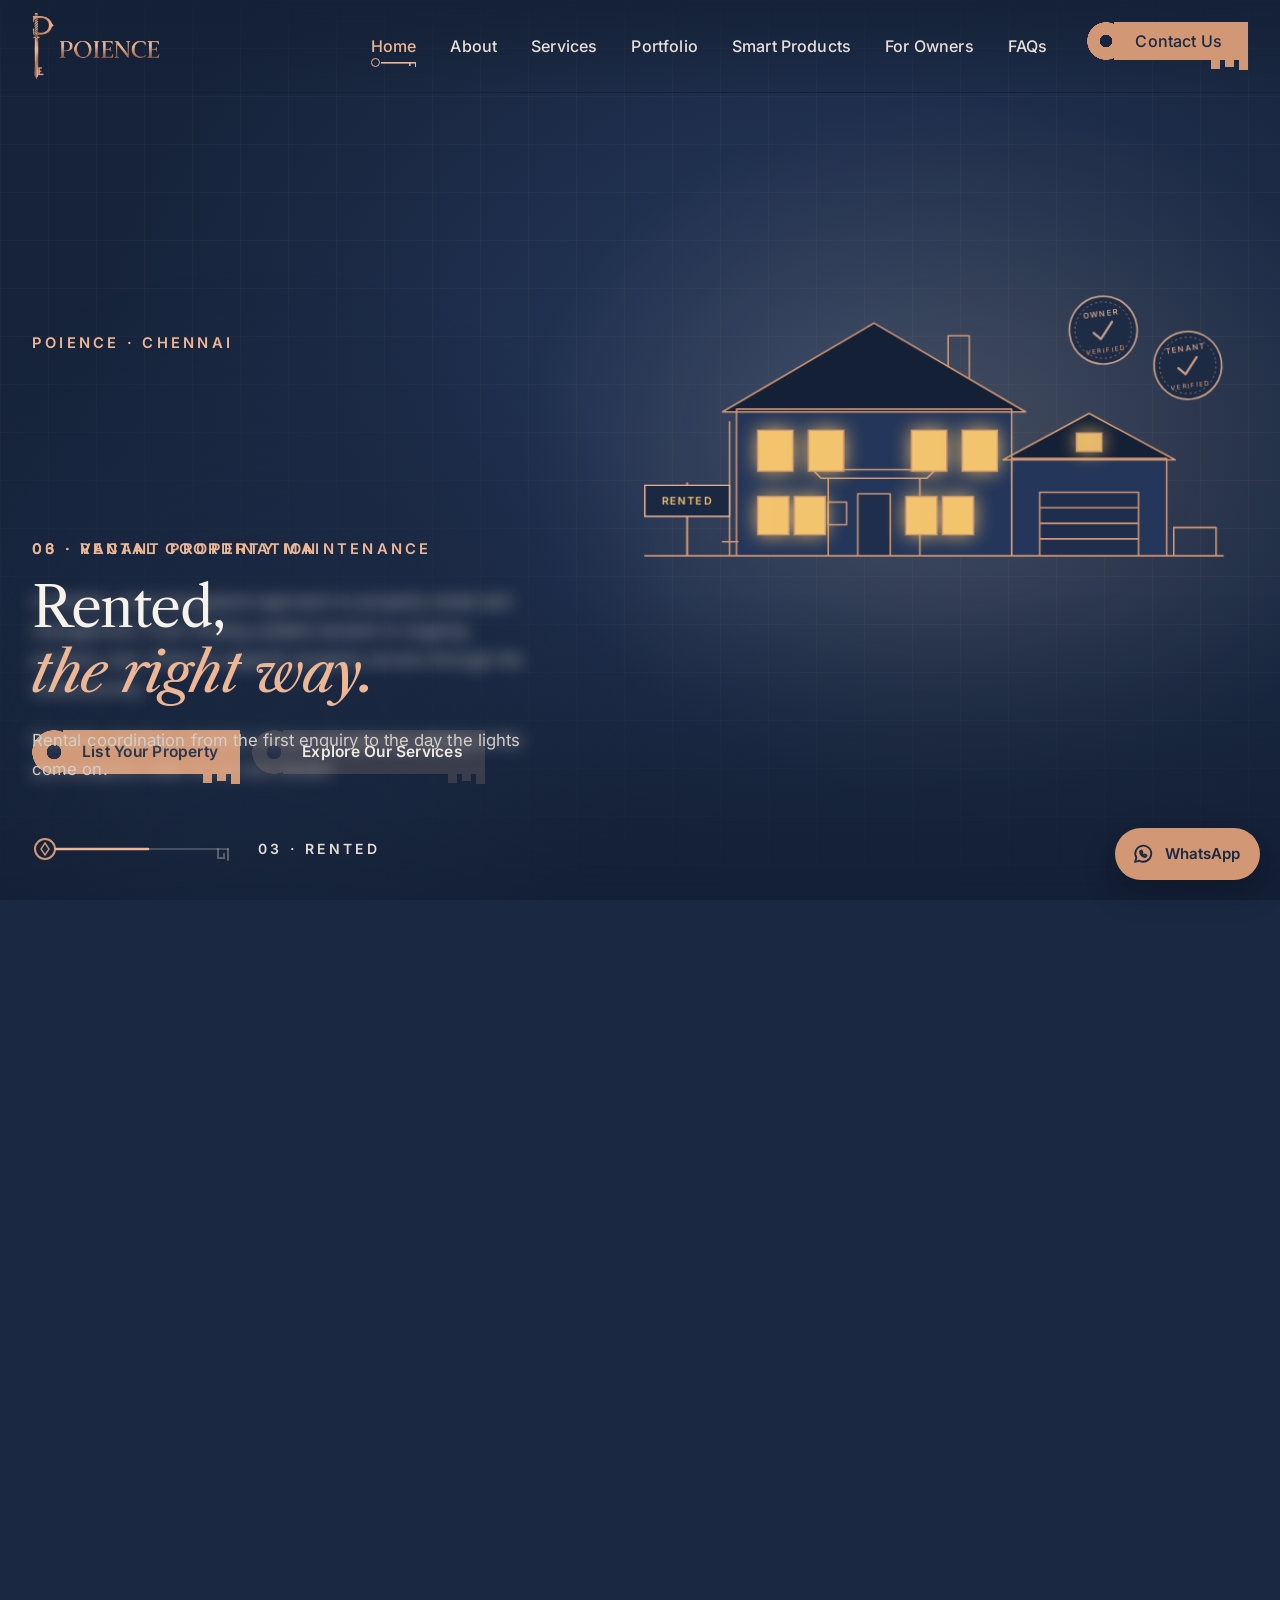
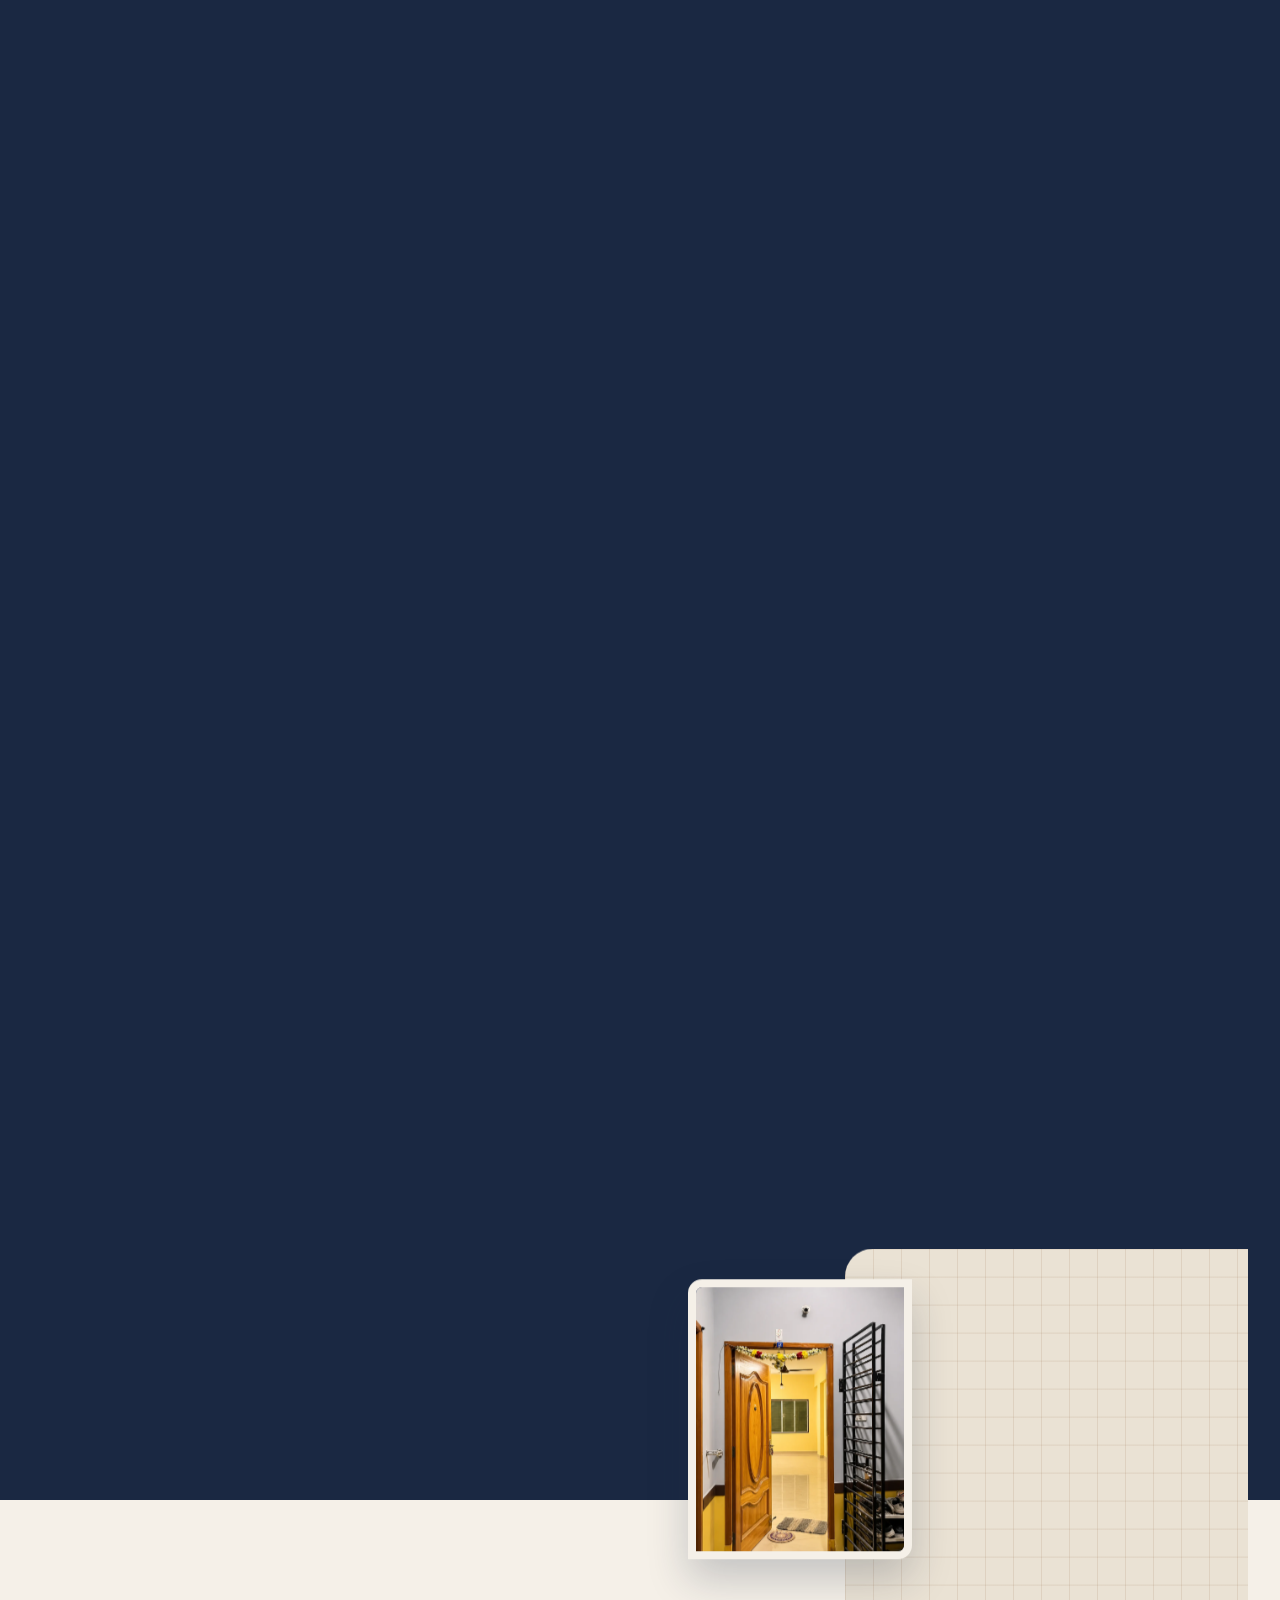
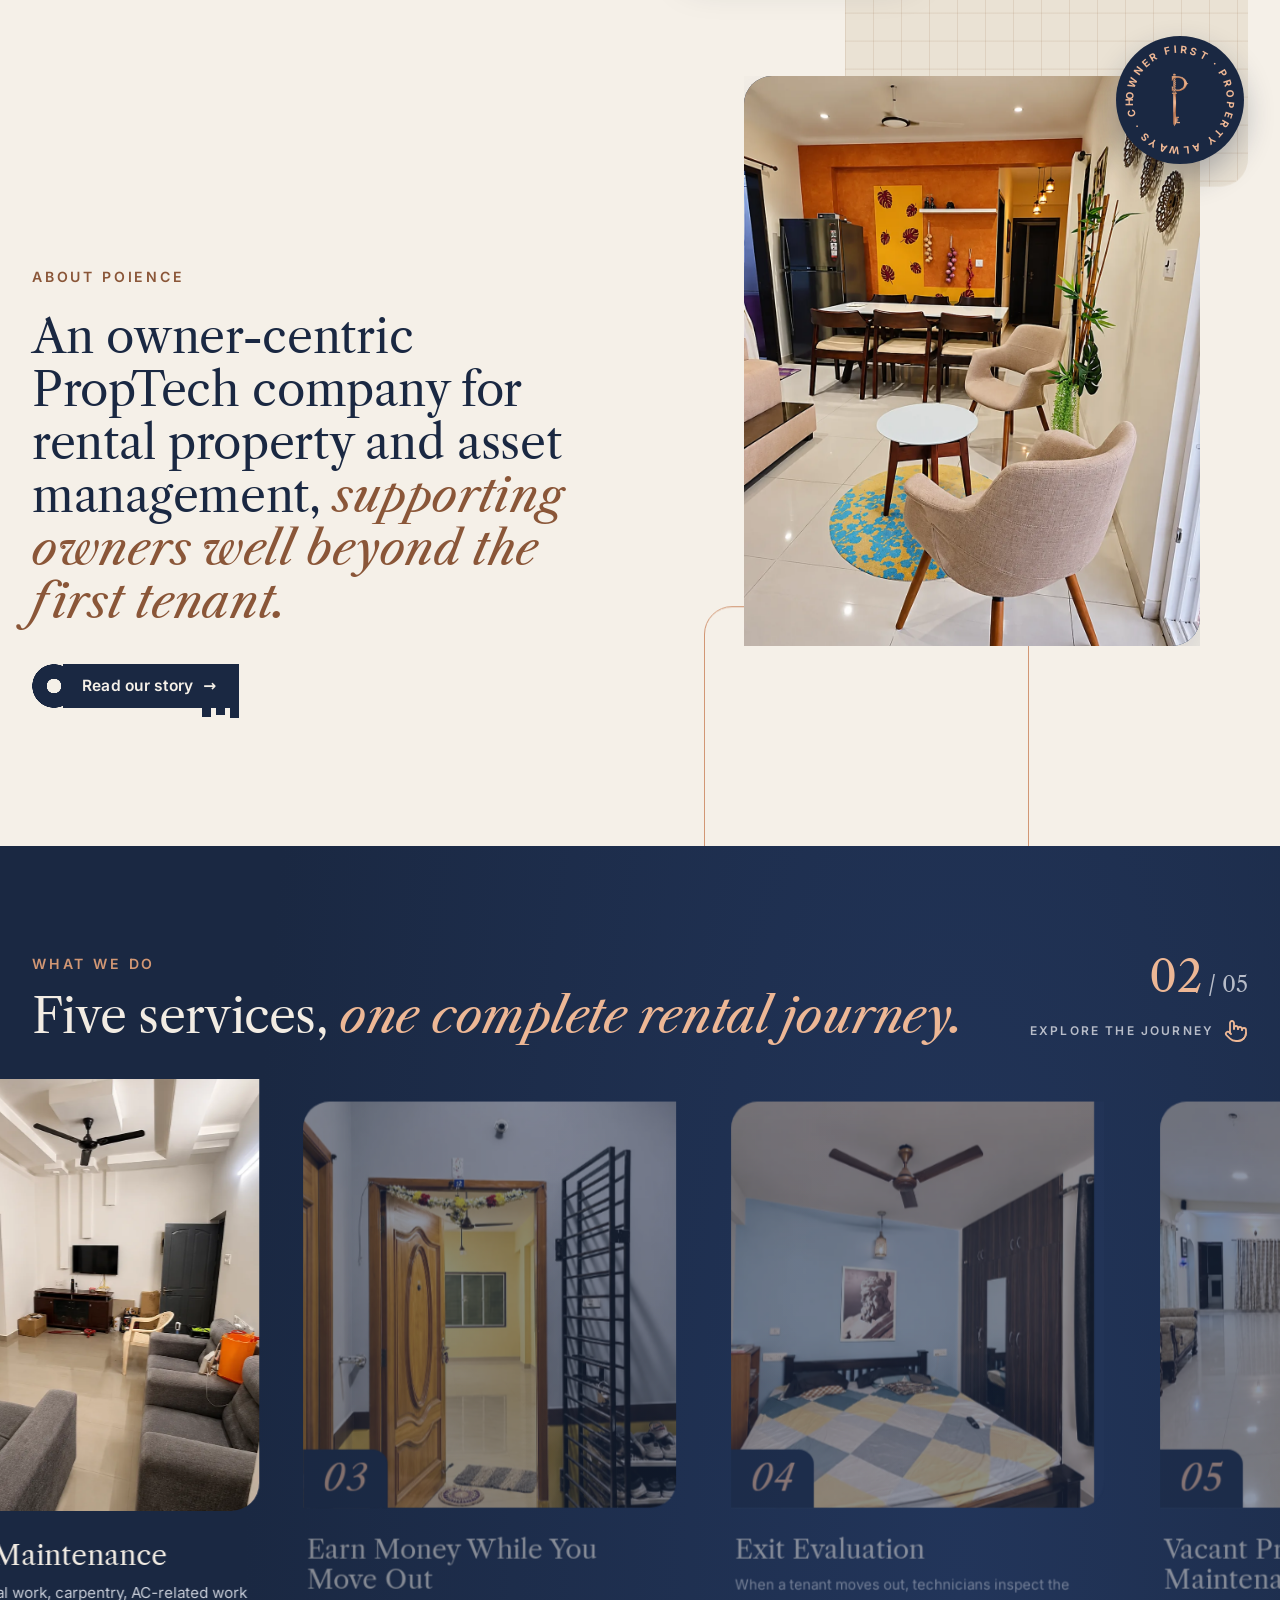
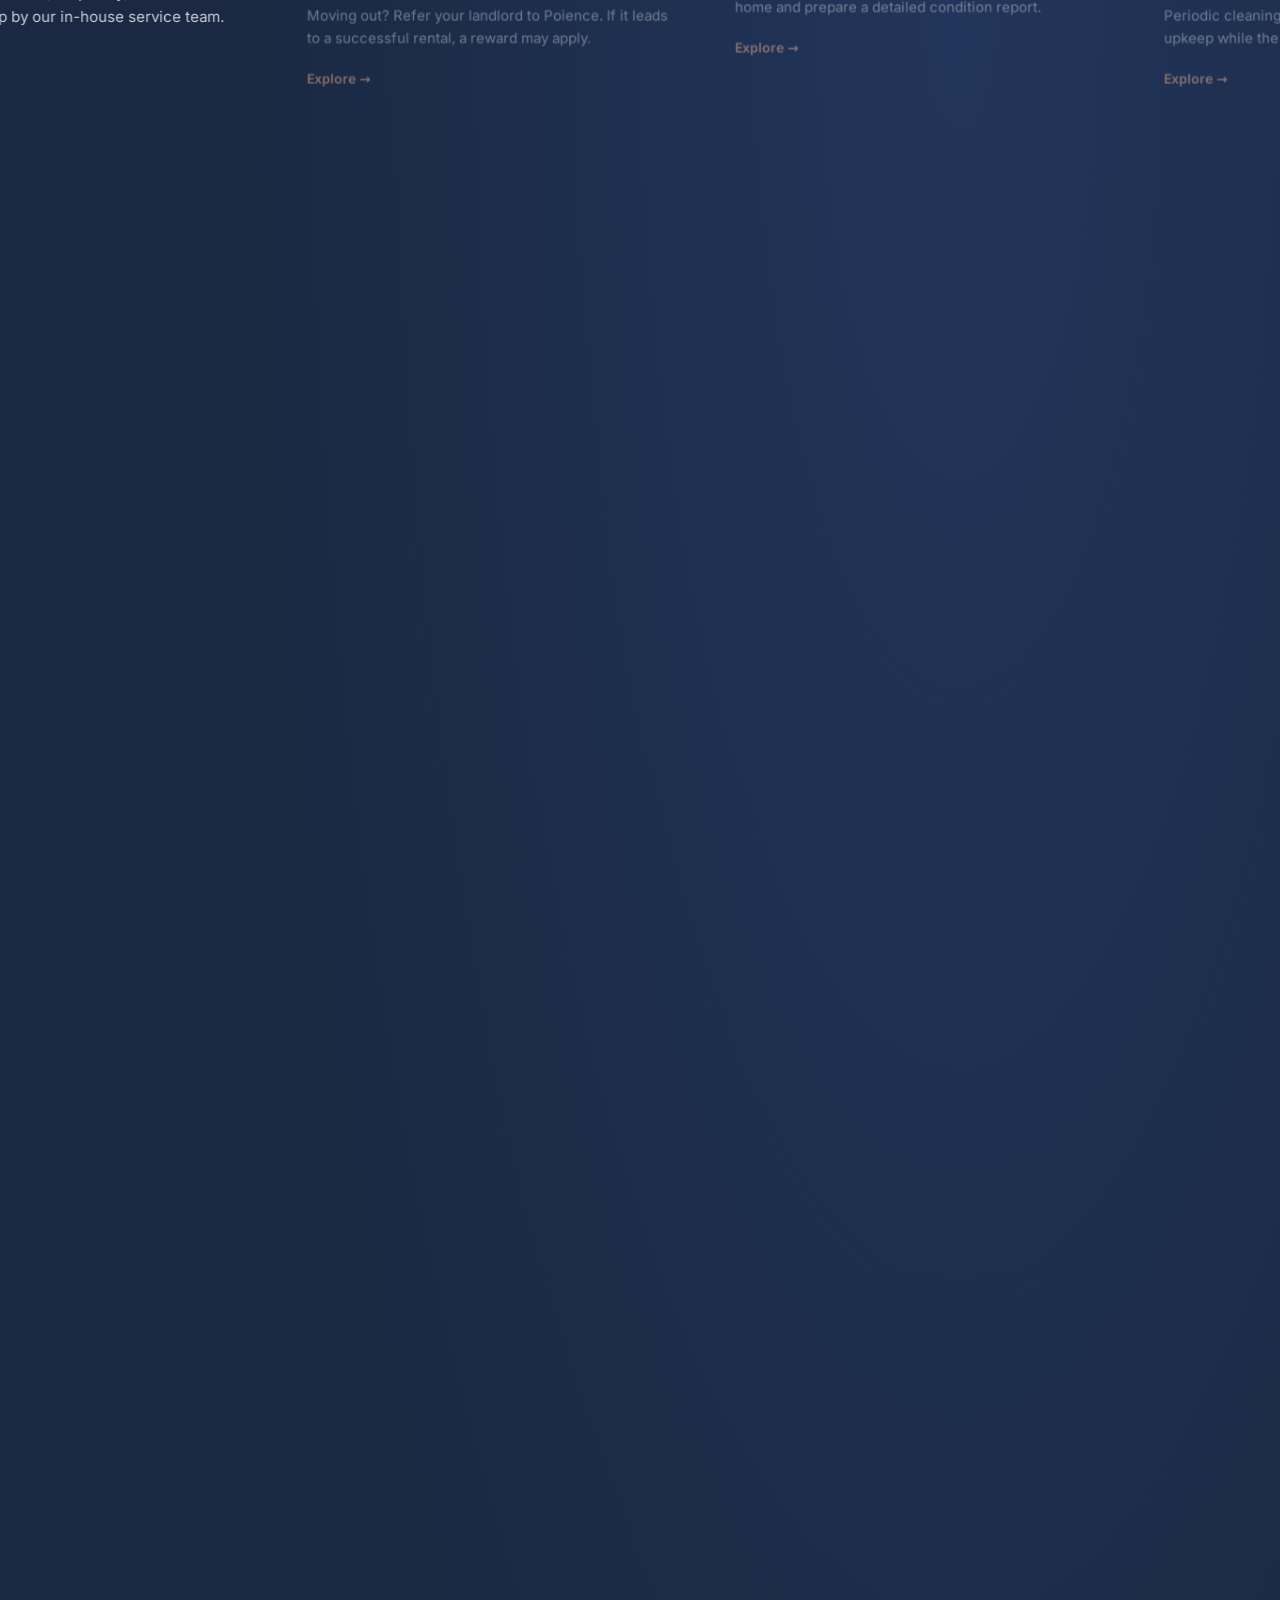
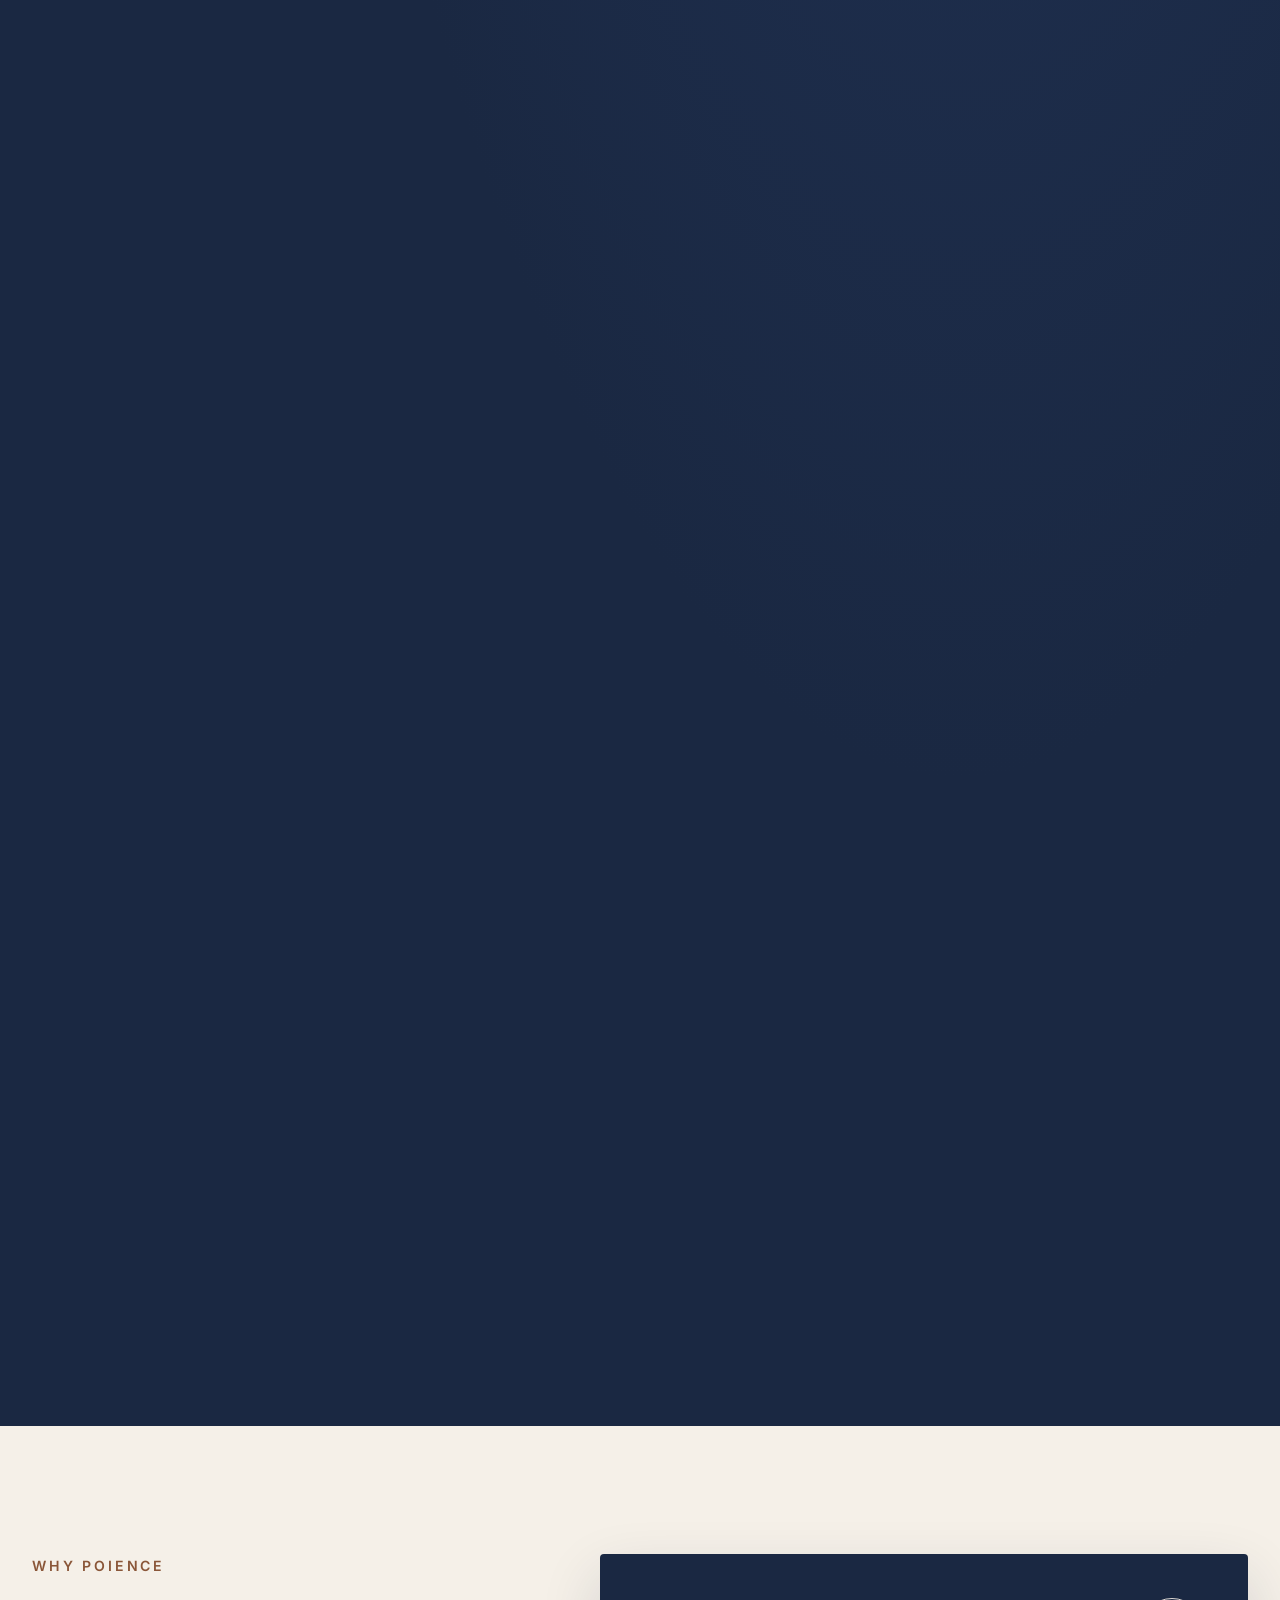
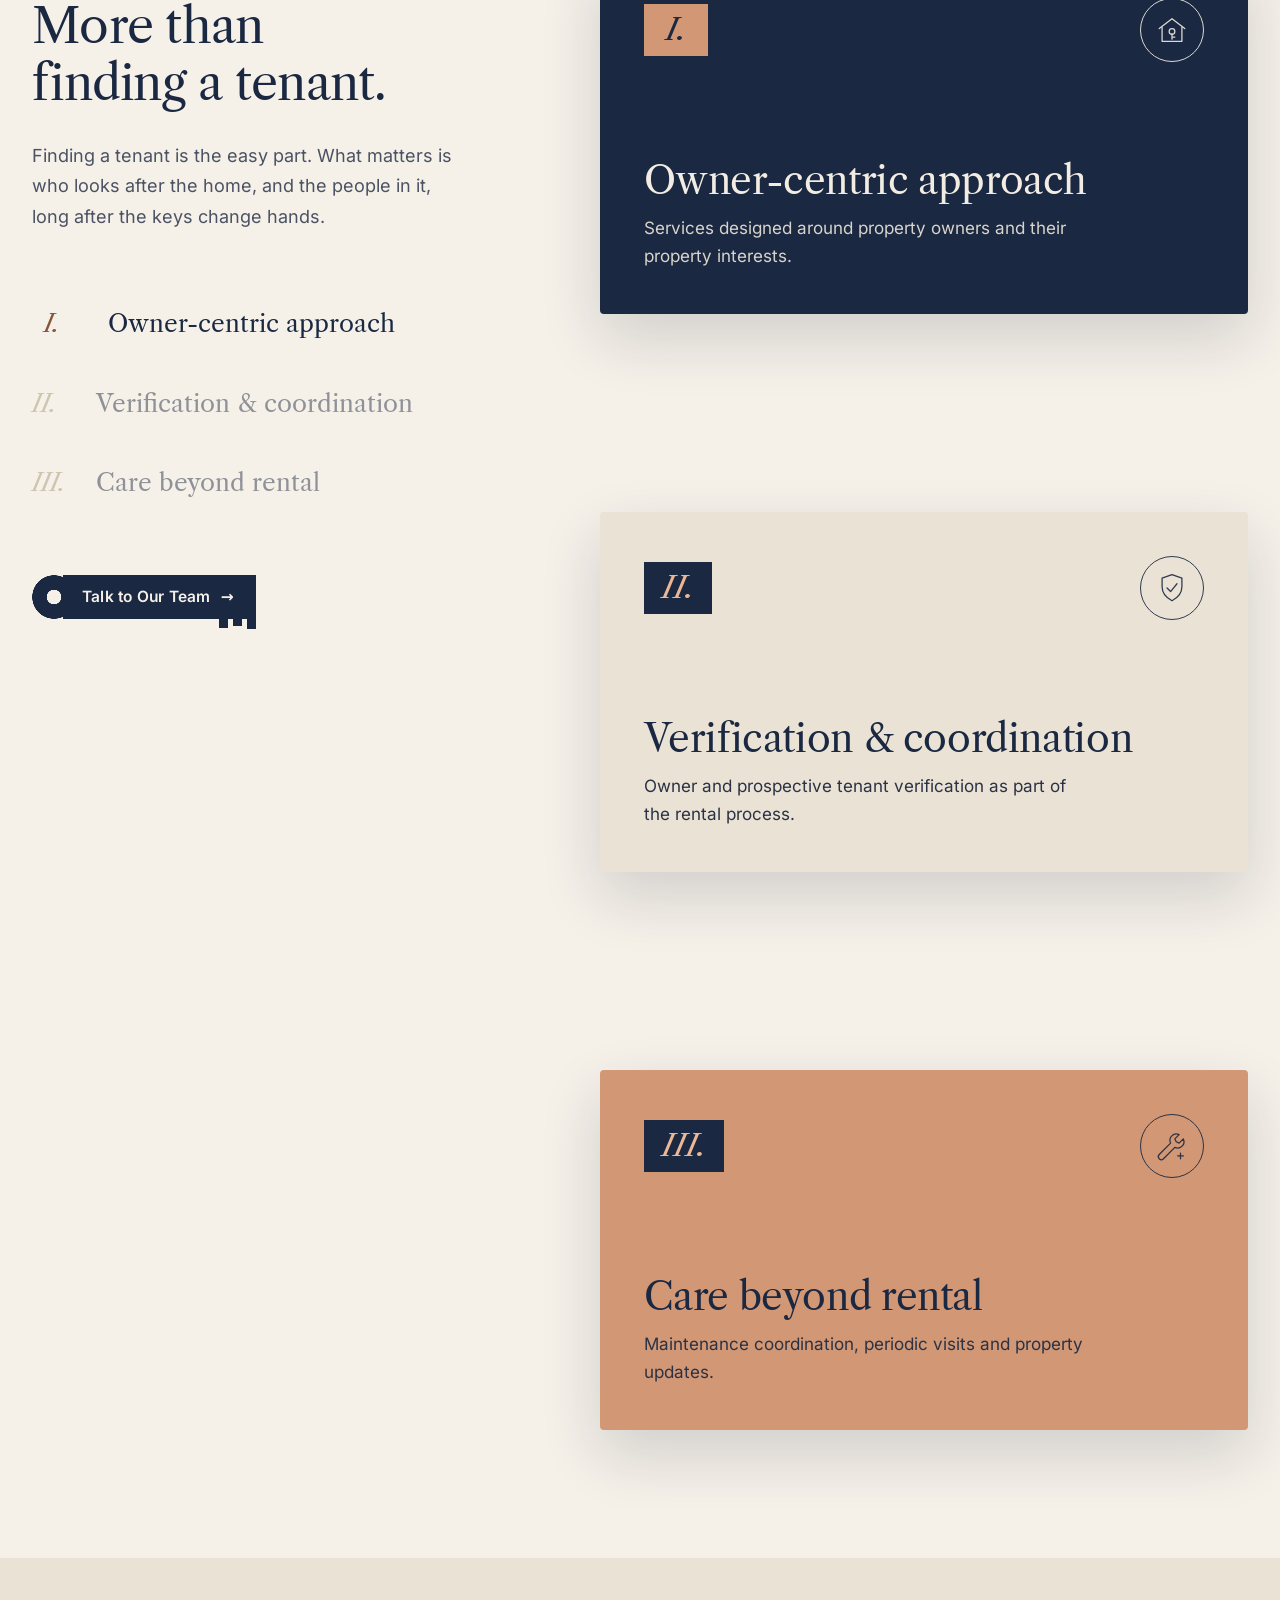
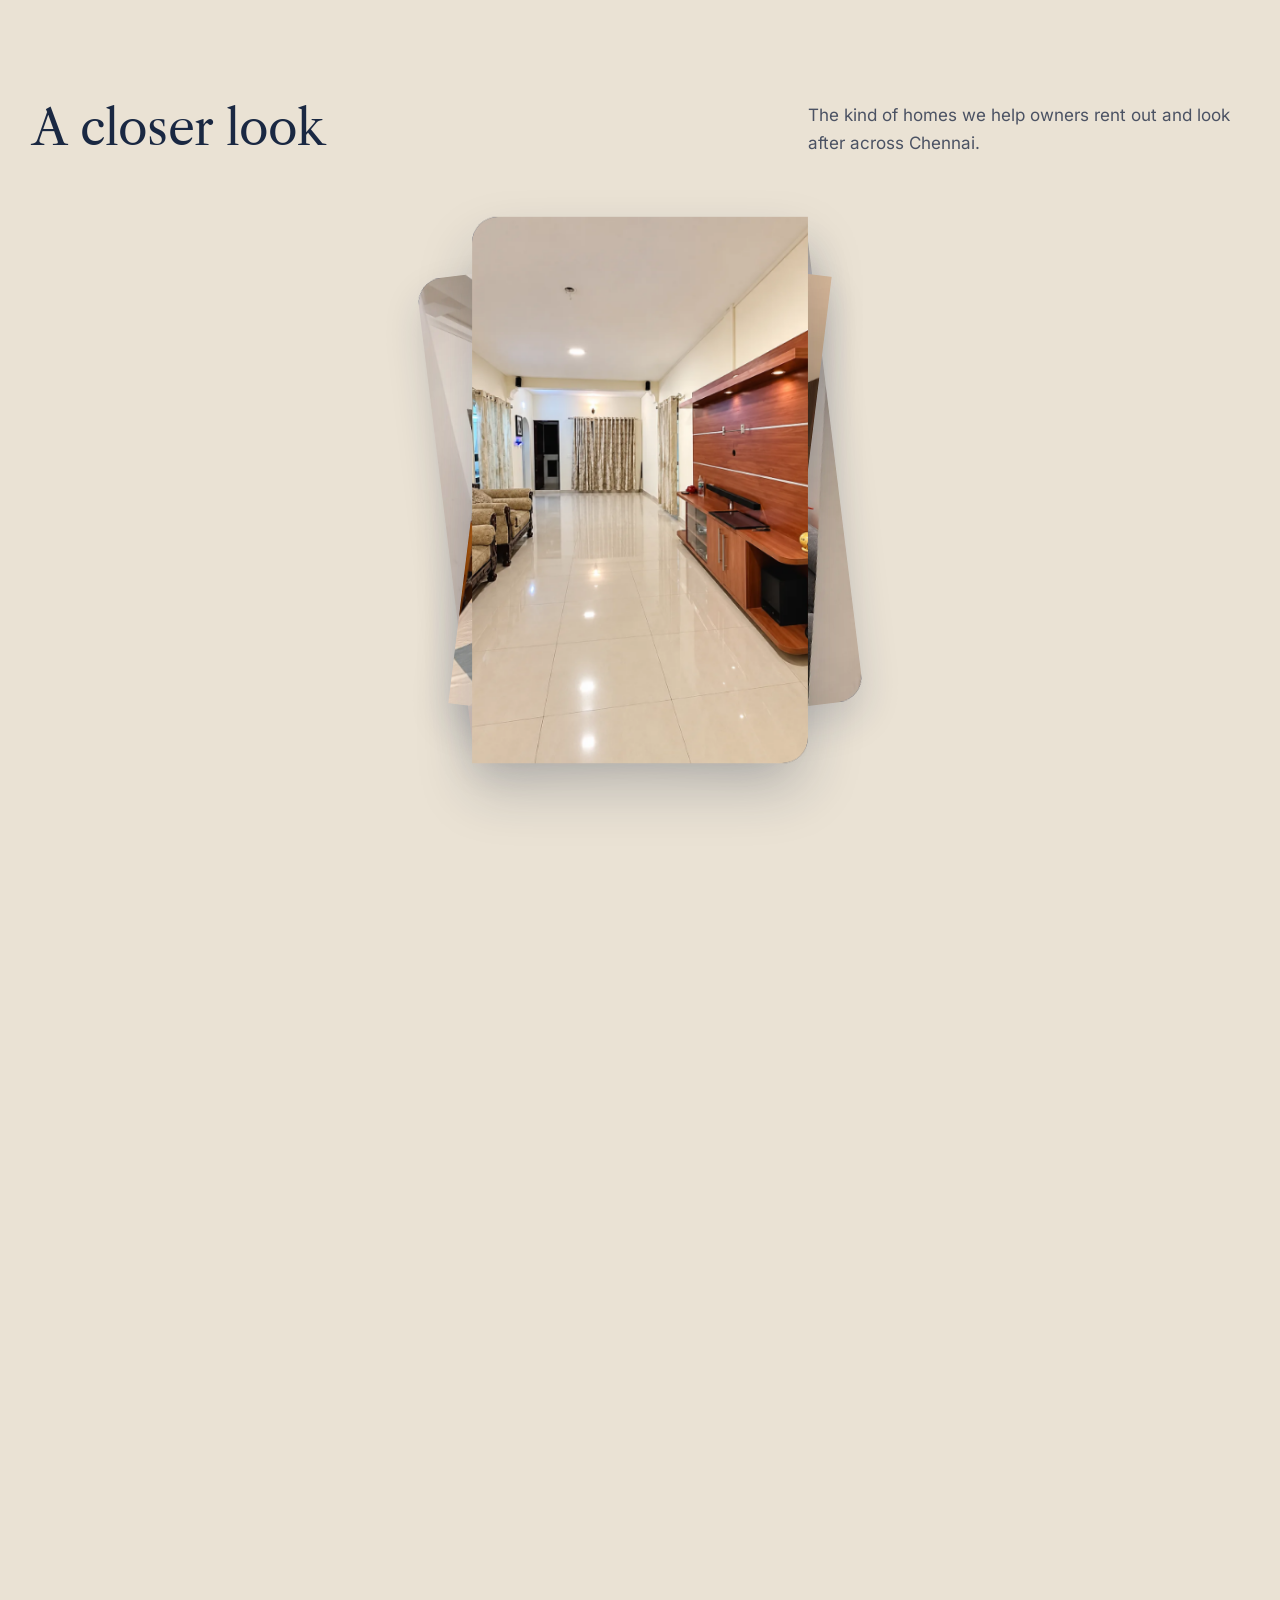
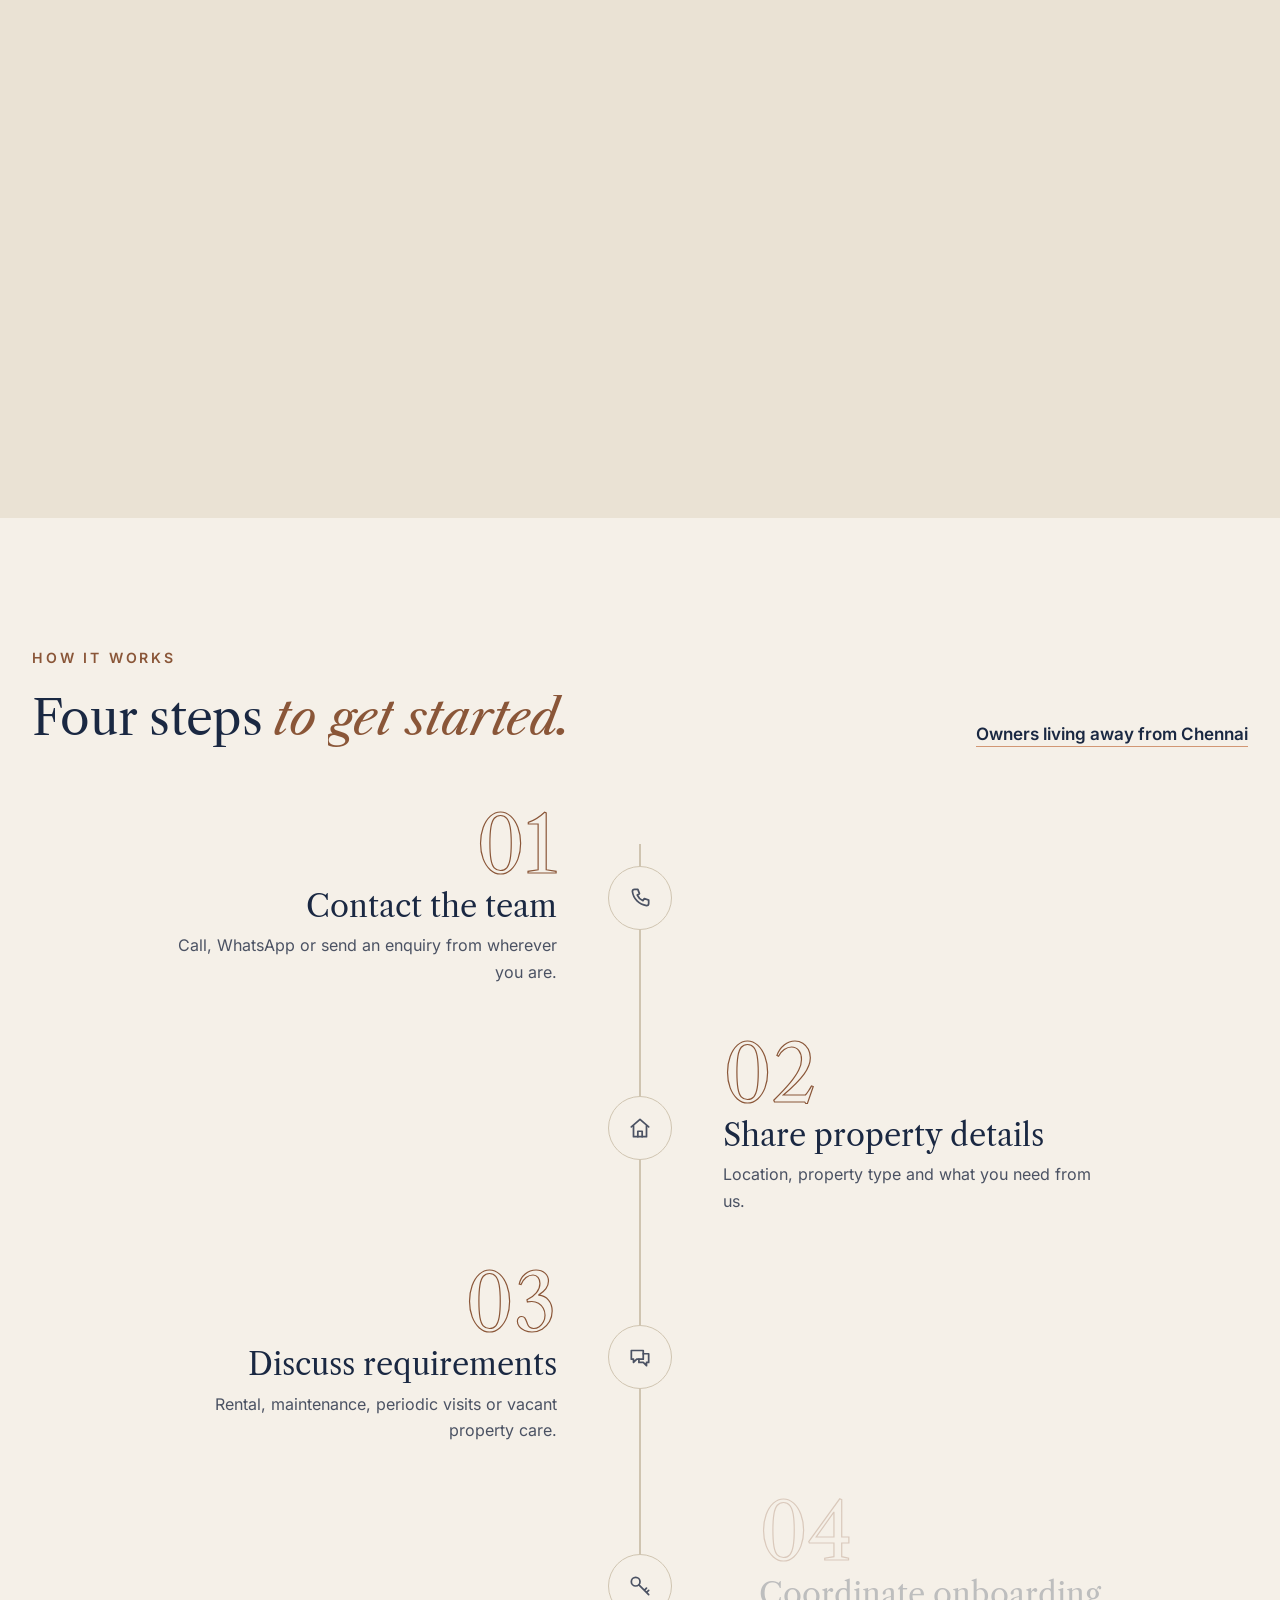
==== commit fc4b70b6: "home" ====
--- a/index.html
+++ b/index.html
@@ -137,10 +137,21 @@
 </div>
 </section>
 
-<section class="section">
+<section class="section rv" aria-labelledby="rev-title">
+<div class="container">
+<div class="rv__head reveal" data-anim="up"><span class="eyebrow">Google reviews</span><h2 class="h2" id="rev-title">Kind words, <em>in their own words.</em></h2></div>
+<div class="rv__row">
+<figure class="rv__card" data-from="left"><blockquote><p>Exceptionally great services. Kudos to Raja for taking up everything swiftly and professionally!</p></blockquote><figcaption><span class="rv__av" aria-hidden="true">A</span><span class="rv__who"><b>Aakash Gupta</b><span>Google review</span></span><span class="rv__stars rv__stars--sm" role="img" aria-label="5 out of 5 stars">★★★★★</span></figcaption></figure>
+<figure class="rv__card" data-from="right"><blockquote><p>Really appreciate the way it has been done, from showing the flat and doing all the procedure to get a nice room or flat for rent. Genuine place to reach out to get a decent flat or room for rent.</p></blockquote><figcaption><span class="rv__av" aria-hidden="true">R</span><span class="rv__who"><b>Rithvik Pabbati</b><span>Google review</span></span><span class="rv__stars rv__stars--sm" role="img" aria-label="5 out of 5 stars">★★★★★</span></figcaption></figure>
+</div>
+<div class="rv__foot reveal" data-anim="up"><div class="rv__score"><b>5.0</b><span><span class="rv__stars" role="img" aria-label="5 out of 5 stars">★★★★★</span><span class="rv__count">Google reviews</span></span></div><a class="btn btn--navy" href="https://www.google.com/maps/search/?api=1&query=Poience+pvt+limited+Saraswathi+Nagar+Main+Rd+Lakshmipuram+Chennai+600099" target="_blank" rel="noopener">Read on Google <span class="arrow" aria-hidden="true">→</span></a></div>
+</div>
+</section>
+
+<section class="section sand-2">
 <div class="container faq-layout">
 <aside class="reveal" data-anim="left"><h2 class="h2">Common questions</h2><p class="muted" style="margin-top:22px">Short answers here. <a class="text-link" href="faqs.html">See all FAQs</a></p></aside>
-<div class="faq reveal" data-anim="right"><div class="faq__item"><button class="faq__q" type="button" aria-expanded="true" aria-controls="faq-0"><span class="numeral">01</span><span class="q">Who does Poience primarily serve?</span><span class="plus" aria-hidden="true">+</span></button><div class="faq__a" id="faq-0"><div><p>Property owners, especially those managing property from another city or country, including NRIs.</p></div></div></div><div class="faq__item"><button class="faq__q" type="button" aria-expanded="false" aria-controls="faq-1"><span class="numeral">02</span><span class="q">Does Poience verify owners and tenants?</span><span class="plus" aria-hidden="true">+</span></button><div class="faq__a" id="faq-1"><div><p>Yes. Verification processes for both property owners and prospective tenants are part of how we coordinate a rental.</p></div></div></div><div class="faq__item"><button class="faq__q" type="button" aria-expanded="false" aria-controls="faq-2"><span class="numeral">03</span><span class="q">Which locations are served?</span><span class="plus" aria-hidden="true">+</span></button><div class="faq__a" id="faq-2"><div><p>Chennai, with OMR as our initial focus. [CONFIRM CURRENT SERVICEABLE AREAS]</p></div></div></div></div>
+<div class="faq reveal" data-anim="right"><div class="faq__item"><button class="faq__q" type="button" aria-expanded="true" aria-controls="faq-0"><span class="numeral">01</span><span class="q">Who does Poience primarily serve?</span><span class="plus" aria-hidden="true">+</span></button><div class="faq__a" id="faq-0"><div><p>Property owners, especially those managing property from another city or country, including NRIs.</p></div></div></div><div class="faq__item"><button class="faq__q" type="button" aria-expanded="false" aria-controls="faq-1"><span class="numeral">02</span><span class="q">Does Poience verify owners and tenants?</span><span class="plus" aria-hidden="true">+</span></button><div class="faq__a" id="faq-1"><div><p>Yes. Verification processes for both property owners and prospective tenants are part of how we coordinate a rental.</p></div></div></div><div class="faq__item"><button class="faq__q" type="button" aria-expanded="false" aria-controls="faq-2"><span class="numeral">03</span><span class="q">Which locations are served?</span><span class="plus" aria-hidden="true">+</span></button><div class="faq__a" id="faq-2"><div><p>Chennai, with OMR as our initial focus.</p></div></div></div></div>
 </div>
 </section>
 </main>
@@ -157,10 +168,12 @@
 <div class="ft__brand"><img src="assets/img/logo/poience-logo.png" alt="Poience" width="440" height="232" loading="lazy"><p>An owner-centric PropTech company focused on rental property and asset management in Chennai.</p><span class="ft__chip">Chennai · OMR</span></div>
 <nav class="ft__col" aria-label="Footer"><h2>Explore</h2><ul class="ft__pages"><li><a href="index.html">Home</a></li><li><a href="about.html">About</a></li><li><a href="services.html">Services</a></li><li><a href="portfolio.html">Portfolio</a></li><li><a href="smart-products.html">Smart Products</a></li><li><a href="for-owners.html">For Owners</a></li><li><a href="faqs.html">FAQs</a></li><li><a href="contact.html">Contact Us</a></li></ul></nav>
 <div class="ft__col"><h2>Get in touch</h2><ul class="ft__contact">
-<li><span class="ft__lab">Phone</span><a href="tel:+919940423352">+91 99404 23352</a></li>
-<li><span class="ft__lab">WhatsApp</span><a href="https://wa.me/919940423352?text=Hi%20Poience%2C%20I%20would%20like%20to%20know%20more.">+91 99404 23352</a></li>
-<li><span class="ft__lab">Email</span><a href="mailto:hello@poience.com">[EMAIL ADDRESS]</a></li>
-<li><span class="ft__lab">Instagram</span><a href="https://instagram.com/">[@HANDLE]</a></li></ul></div>
+<li><a class="ft__row" href="tel:+919940423352"><span class="ft__ic"><svg viewBox="0 0 24 24" aria-hidden="true" fill="none" stroke="currentColor" stroke-width="1.7" stroke-linecap="round" stroke-linejoin="round"><path d="M7 4h3l1.5 4-2 1.3a10 10 0 0 0 5.2 5.2l1.3-2 4 1.5v3a2 2 0 0 1-2 2A15 15 0 0 1 5 6a2 2 0 0 1 2-2Z"/></svg></span><span class="ft__val"><span class="ft__sr">Phone: </span>+91 99404 23352</span></a></li>
+<li><a class="ft__row" href="https://wa.me/919940423352?text=Hi%20Poience%2C%20I%20would%20like%20to%20know%20more." target="_blank" rel="noopener"><span class="ft__ic"><svg viewBox="0 0 24 24" aria-hidden="true" fill="none" stroke="currentColor" stroke-width="1.7" stroke-linecap="round" stroke-linejoin="round"><path d="M4 20 5.4 15.8A8 8 0 1 1 8.4 18.7Z"/><path d="M9 9.5c0 3 2.5 5.5 5.5 5.5l1-1.6-2-1-.8.8c-1-.4-1.6-1-2-2l.8-.8-1-2Z"/></svg></span><span class="ft__val"><span class="ft__sr">WhatsApp: </span>WhatsApp · +91 99404 23352</span></a></li>
+<li><a class="ft__row" href="mailto:hello@poience.com"><span class="ft__ic"><svg viewBox="0 0 24 24" aria-hidden="true" fill="none" stroke="currentColor" stroke-width="1.7" stroke-linecap="round" stroke-linejoin="round"><rect x="3" y="5" width="18" height="14" rx="2"/><path d="m3.5 7 8.5 6 8.5-6"/></svg></span><span class="ft__val"><span class="ft__sr">Email: </span>[EMAIL ADDRESS]</span></a></li>
+<li><a class="ft__row" href="https://www.instagram.com/poience/" target="_blank" rel="noopener"><span class="ft__ic"><svg viewBox="0 0 24 24" aria-hidden="true" fill="none" stroke="currentColor" stroke-width="1.7" stroke-linecap="round" stroke-linejoin="round"><rect x="3.5" y="3.5" width="17" height="17" rx="5"/><circle cx="12" cy="12" r="4"/><circle cx="17.2" cy="6.8" r=".6" fill="currentColor"/></svg></span><span class="ft__val"><span class="ft__sr">Instagram: </span>@poience</span></a></li>
+<li><a class="ft__row" href="https://www.google.com/maps/search/?api=1&query=Poience+pvt+limited+Saraswathi+Nagar+Main+Rd+Lakshmipuram+Chennai+600099" target="_blank" rel="noopener"><span class="ft__ic"><svg viewBox="0 0 24 24" aria-hidden="true" fill="none" stroke="currentColor" stroke-width="1.7" stroke-linecap="round" stroke-linejoin="round"><path d="M12 21s7-5.6 7-11a7 7 0 1 0-14 0c0 5.4 7 11 7 11Z"/><circle cx="12" cy="10" r="2.5"/></svg></span><span class="ft__val"><span class="ft__sr">Address: </span>PRASADAM 4, 12 Street, Saraswathi Nagar Main Rd, Secretariat Colony, Secretariat Nagar, Lakshmipuram, Chennai, Tamil Nadu 600099</span></a></li>
+</ul></div>
 </div>
 <div class="container ft__base"><span>© <span data-year>2026</span> Poience Private Limited</span><span class="ft__legal"><a href="privacy.html">Privacy Policy</a><span>Owner first. Property always.</span></span><a class="ft__top" href="#main">Back to top <span aria-hidden="true">↑</span></a></div>
 </div>
--- a/assets/css/style.css
+++ b/assets/css/style.css
@@ -227,7 +227,7 @@
   .site-header .nav .btn.btn--copper, .site-header .nav .btn.btn--copper:hover { color: var(--navy); }
 }
 /* header slides in on load */
-.site-header { animation: headerIn .9s var(--ease-out) both; }
+.site-header { animation: headerIn .9s var(--ease-out) backwards; }
 @keyframes headerIn { from { opacity: 0; transform: translateY(-24px); } to { opacity: 1; transform: none; } }
 .nav a.btn { margin-left: 18px; border-bottom: 0; color: var(--navy); min-height: calc(var(--kh) + 10px); padding: 0 26px 10px calc(var(--kh) + 10px); }
 .menu-toggle {
@@ -1169,3 +1169,200 @@
 }
 @keyframes callPulse { 0% { transform: scale(.9); opacity: .9; } 100% { transform: scale(1.35); opacity: 0; } }
 @media (prefers-reduced-motion: reduce) { .call-fab::before { animation: none; opacity: 0; } }
+
+/* Phones: comfortable tap targets for text links and footer links */
+@media (max-width: 900px) {
+  .text-link { display: inline-block; padding-block: 12px; }
+  .ft__col a, .ft__base a { min-height: 44px; }
+  .ft__col ul { gap: 0; }
+  .ft__contact { gap: 8px; }
+  .ft__pages { row-gap: 0; }
+  .ft__legal { gap: 0 22px; }
+}
+
+/* ---------- Google reviews ---------- */
+.rev__grid { display: grid; grid-template-columns: minmax(0, .9fr) minmax(0, 1.1fr); gap: clamp(40px, 7vw, 110px); align-items: center; }
+.rev__head .h2 { margin-bottom: 32px; }
+.rev__score { display: flex; align-items: center; gap: 22px; margin-bottom: 36px; }
+.rev__score b { font-family: var(--font-head); font-weight: 400; font-size: clamp(64px, 7vw, 92px); line-height: 1; color: var(--copper-light); }
+.rev__meta { display: grid; gap: 6px; }
+.rev__stars { color: var(--glow); letter-spacing: .18em; font-size: 20px; line-height: 1; }
+.rev__stars--sm { font-size: 14px; }
+.rev__count { font-size: 15px; letter-spacing: .06em; color: var(--muted-on-dark); }
+.rev__cards { display: grid; gap: 24px; }
+.rev__card { position: relative; margin: 0; padding: clamp(28px, 3.4vw, 44px) clamp(24px, 3.4vw, 44px) clamp(24px, 3vw, 36px);
+  background: rgba(242, 236, 227, .06); border-radius: 4px; box-shadow: 0 24px 60px rgba(8, 12, 22, .25); }
+.rev__card--2 { margin-left: clamp(0px, 4vw, 56px); }
+.rev__mark { position: absolute; top: 6px; left: 22px; font-family: var(--font-head); font-size: 88px; line-height: 1; color: var(--copper); opacity: .85; }
+.rev__card blockquote { margin: 0; padding-top: 34px; }
+.rev__card p { margin: 0; font-family: var(--font-head); font-size: clamp(19px, 1.9vw, 24px); line-height: 1.5; color: #F2ECE3; letter-spacing: -.005em; }
+.rev__card figcaption { display: flex; align-items: center; justify-content: space-between; gap: 16px; margin-top: 26px; font-size: 14px; }
+.rev__name { font-weight: 600; letter-spacing: .08em; text-transform: uppercase; color: var(--copper-light); }
+@media (max-width: 900px) { .rev__grid { grid-template-columns: 1fr; gap: 36px; } .rev__card--2 { margin-left: 0; } .rev__score { margin-bottom: 28px; } }
+
+/* Footer v5: shorter - icon rows instead of stacked labels */
+.ft { grid-template-columns: 1.2fr 1fr 1.5fr; padding-block: clamp(44px, 5vw, 64px) clamp(28px, 3.5vw, 40px); }
+.ft__brand img { height: 72px; margin-bottom: 14px; }
+.ft__brand p { margin-bottom: 20px; }
+.ft__col h2 { margin-bottom: 22px; }
+.ft__contact { gap: 14px; }
+.ft__col a.ft__row { align-items: flex-start; gap: 14px; line-height: 1.5; }
+.ft__col a.ft__row::before { content: none; }
+.ft__ic { flex: none; width: 38px; height: 38px; display: grid; place-items: center; border-radius: 50%; background: rgba(237, 183, 149, .1); color: var(--copper-light);
+  transition: background .3s ease, color .3s ease, transform .4s var(--ease-out); }
+.ft__ic svg { width: 18px; height: 18px; }
+.ft__val { padding-top: 7px; }
+.ft__col a.ft__row:hover .ft__ic { background: var(--copper); color: var(--navy); transform: scale(1.08); }
+.ft__sr { position: absolute; width: 1px; height: 1px; overflow: hidden; clip: rect(0 0 0 0); white-space: nowrap; }
+.ft__base { padding-block: 22px 96px; }
+@media (max-width: 900px) { .ft__contact { gap: 6px; } .ft__col a.ft__row { min-height: 44px; } }
+.site-footer .ft__col a.ft__row { display: flex; align-items: flex-start; gap: 14px; transform: none; }
+.site-footer .ft__col a.ft__row:hover { transform: none; }
+@media (max-width: 900px) { .ft { grid-template-columns: 1fr 1fr; gap: 36px 28px; } .ft__brand { grid-column: 1 / -1; } .ft__col:last-child { grid-column: 1 / -1; } }
+@media (max-width: 560px) { .ft { grid-template-columns: 1fr; } .ft__col:last-child { grid-column: auto; } .ft__pages { grid-template-columns: repeat(2, 1fr); } }
+
+/* ---------- Google reviews: clean & minimal ---------- */
+.rv { background: var(--ivory); }
+.rv__grid { display: grid; grid-template-columns: minmax(0, .85fr) minmax(0, 1.15fr); gap: clamp(40px, 7vw, 110px); align-items: center; }
+.rv__side .h2 { margin: 0 0 clamp(28px, 4vw, 44px); }
+.rv__score { display: flex; align-items: center; gap: 20px; margin-bottom: clamp(28px, 4vw, 40px); }
+.rv__score b { font-family: var(--font-head); font-weight: 400; font-size: clamp(64px, 7vw, 96px); line-height: 1; color: var(--navy); letter-spacing: -.02em; }
+.rv__score > span { display: grid; gap: 8px; }
+.rv__stars { color: #C98B65; letter-spacing: .18em; font-size: 20px; line-height: 1; }
+.rv__stars--sm { font-size: 14px; margin-left: auto; }
+.rv__count { font-size: 15px; letter-spacing: .04em; color: var(--muted); }
+.rv__cards { display: grid; gap: clamp(18px, 2.4vw, 28px); }
+.rv__card { position: relative; margin: 0; padding: clamp(28px, 3.2vw, 44px); background: #fff; border-radius: 4px;
+  box-shadow: 0 18px 44px rgba(26, 40, 66, .08); display: grid; gap: clamp(22px, 2.6vw, 30px); }
+.rv__card blockquote { margin: 0; }
+.rv__card p { margin: 0; font-family: var(--font-head); font-size: clamp(19px, 1.9vw, 24px); line-height: 1.55; color: var(--ink); letter-spacing: -.005em; }
+.rv__card figcaption { display: flex; align-items: center; gap: 14px; margin: 0; font-size: inherit; color: inherit; justify-content: flex-start; }
+.rv__av { flex: none; width: 46px; height: 46px; border-radius: 50%; display: grid; place-items: center; background: var(--navy); color: var(--copper-light); font-family: var(--font-head); font-size: 20px; }
+.rv__who { display: grid; gap: 2px; font-size: 14px; color: var(--muted); }
+.rv__who b { font-weight: 600; font-size: 15px; color: var(--ink); letter-spacing: .01em; }
+@media (max-width: 900px) { .rv__grid { grid-template-columns: 1fr; gap: 36px; } }
+
+/* reviews: scroll animation details */
+.js .rv__stars { clip-path: inset(0 100% 0 0); transition: clip-path 1s cubic-bezier(.65, 0, .25, 1) .45s; }
+.js .is-in .rv__stars, .js .rv__stars.is-in { clip-path: inset(0 0 0 0); }
+.rv__card { transition: box-shadow .4s ease; }
+.js .rv__card.is-in { transition: opacity 1.2s var(--ease-out), transform .45s var(--ease-out), box-shadow .45s ease; }
+.js .rv__card.is-in:hover { transform: translateY(-6px); box-shadow: 0 28px 60px rgba(26, 40, 66, .14); }
+.rv__av { transition: transform .5s var(--ease-out); }
+.rv__card:hover .rv__av { transform: scale(1.08) rotate(-6deg); }
+.rv__score b { font-variant-numeric: tabular-nums; display: inline-block; min-width: 2.7ch; }
+@media (prefers-reduced-motion: reduce) { .js .rv__stars { clip-path: none; transition: none; } }
+
+/* ---------- Reviews: pinned, scroll-driven (words light up, cards swap) ---------- */
+.rv__pager { display: flex; gap: 8px; margin-top: 28px; }
+.rv__pager i { display: block; width: 10px; height: 10px; border-radius: 50%; background: var(--line); transition: width .5s var(--ease-out), background .4s ease, border-radius .4s ease; }
+.rv__pager i.is-on { width: 34px; border-radius: 6px; background: var(--copper); }
+.rvw { transition: color .35s ease; }
+.rv.is-pin .rv__card p .rvw { color: rgba(26, 40, 66, .2); }
+.rv.is-pin .rv__card p .rvw.is-lit { color: var(--ink); }
+
+.rv.is-pin { height: 250vh; padding: 0; }
+.rv.is-pin .rv__pin { position: sticky; top: 0; height: 100vh; height: 100svh; display: flex; align-items: center; padding: calc(var(--header-h) + 8px) 0 24px; overflow: hidden; }
+.rv.is-pin .rv__grid { width: 100%; }
+.rv.is-pin .rv__cards { display: grid; }
+.rv.is-pin .rv__card { grid-area: 1 / 1; align-self: center; will-change: transform, opacity; }
+.rv.is-pin .rv__card:nth-child(2) { opacity: 0; }
+.rv:not(.is-pin) .rv__pager { display: none; }
+
+@media (max-width: 900px) {
+  .rv.is-pin .rv__grid { gap: 22px; }
+  .rv.is-pin .rv__side .h2 { font-size: 28px; margin-bottom: 16px; }
+  .rv.is-pin .rv__score { margin-bottom: 18px; gap: 14px; }
+  .rv.is-pin .rv__score b { font-size: 52px; }
+  .rv.is-pin .rv__side .btn { display: none; }
+  .rv.is-pin .rv__pager { margin-top: 0; }
+  .rv.is-pin .rv__card { padding: 24px; gap: 18px; }
+  .rv.is-pin .rv__card p { font-size: 18px; }
+}
+
+/* reviews: both cards stay visible (override the earlier stacked/swap layout) */
+.rv.is-pin { height: 210vh; }
+.rv.is-pin .rv__card, .rv.is-pin .rv__card:nth-child(2) { grid-area: auto; opacity: 1; }
+.rv.is-pin .rv__cards { gap: clamp(16px, 2.4vw, 26px); }
+.rv__pager, .rv.is-pin .rv__pager { display: none; }
+
+/* ---------- Reviews: two cards fly in from the left and right on scroll ---------- */
+.rv__head { text-align: center; max-width: 760px; margin: 0 auto clamp(36px, 5vw, 60px); }
+.rv__head .h2 { margin: 0; }
+.rv__row { display: grid; grid-template-columns: 1fr 1fr; gap: clamp(20px, 3vw, 40px); align-items: stretch; }
+.rv__row .rv__card { align-content: space-between; will-change: transform, opacity; }
+.rv__row .rv__card p { font-size: clamp(19px, 1.7vw, 23px); }
+.rv__foot { display: flex; align-items: center; justify-content: center; gap: clamp(28px, 6vw, 72px); flex-wrap: wrap; margin-top: clamp(36px, 5vw, 56px); }
+.rv__foot .rv__score { margin: 0; }
+.js .rv__card:hover { box-shadow: 0 28px 60px rgba(26, 40, 66, .14); }
+@media (max-width: 800px) {
+  .rv__row { grid-template-columns: 1fr; }
+  .rv__foot { flex-direction: column; gap: 24px; }
+}
+
+/* "What we do" on phones: fit short screens, keep floating buttons off the cards */
+.call-fab, .wa-fab { transition: opacity .35s ease, transform .35s var(--ease-out), background .3s ease; }
+body.hs-on .call-fab, body.hs-on .wa-fab { opacity: 0; pointer-events: none; transform: translateY(12px); }
+@media (max-width: 860px) and (max-height: 720px) {
+  .hs__pin { gap: 12px; }
+  .hs__img { height: min(24svh, 170px); }
+  .hs__n { top: calc(min(24svh, 170px) - 52px); }
+  .hs__body { padding-top: 16px; }
+  .hs__body p { font-size: 13.5px; line-height: 1.5; margin-bottom: 8px; }
+  .hs__t { font-size: 21px; margin-bottom: 6px; }
+}
+
+/* "Explore the journey" hint: a hand icon that swipes sideways instead of the line */
+.hs__hint::after {
+  width: 24px; height: 24px; background: var(--copper-light);
+  -webkit-mask: url("data:image/svg+xml,%3Csvg xmlns='http://www.w3.org/2000/svg' viewBox='0 0 24 24' fill='none' stroke='black' stroke-width='1.8' stroke-linecap='round' stroke-linejoin='round'%3E%3Cpath d='M22 14a8 8 0 0 1-8 8'/%3E%3Cpath d='M18 11v-1a2 2 0 0 0-2-2a2 2 0 0 0-2 2'/%3E%3Cpath d='M14 10V9a2 2 0 0 0-2-2a2 2 0 0 0-2 2v1'/%3E%3Cpath d='M10 9.5V4a2 2 0 0 0-2-2a2 2 0 0 0-2 2v10'/%3E%3Cpath d='M18 11a2 2 0 1 1 4 0v3a8 8 0 0 1-8 8h-2c-2.8 0-4.5-.86-5.99-2.34l-3.6-3.6a2 2 0 0 1 2.83-2.82L7 15'/%3E%3C/svg%3E") center / contain no-repeat;
+          mask: url("data:image/svg+xml,%3Csvg xmlns='http://www.w3.org/2000/svg' viewBox='0 0 24 24' fill='none' stroke='black' stroke-width='1.8' stroke-linecap='round' stroke-linejoin='round'%3E%3Cpath d='M22 14a8 8 0 0 1-8 8'/%3E%3Cpath d='M18 11v-1a2 2 0 0 0-2-2a2 2 0 0 0-2 2'/%3E%3Cpath d='M14 10V9a2 2 0 0 0-2-2a2 2 0 0 0-2 2v1'/%3E%3Cpath d='M10 9.5V4a2 2 0 0 0-2-2a2 2 0 0 0-2 2v10'/%3E%3Cpath d='M18 11a2 2 0 1 1 4 0v3a8 8 0 0 1-8 8h-2c-2.8 0-4.5-.86-5.99-2.34l-3.6-3.6a2 2 0 0 1 2.83-2.82L7 15'/%3E%3C/svg%3E") center / contain no-repeat;
+  animation: handSwipe 2s var(--ease-out) infinite;
+}
+@keyframes handSwipe { 0% { transform: translateX(-8px) rotate(-8deg); opacity: 0; } 30% { opacity: 1; } 70% { transform: translateX(8px) rotate(8deg); opacity: 1; } 100% { transform: translateX(10px) rotate(8deg); opacity: 0; } }
+
+/* smoother scrolling: isolate the hero stage so its animation doesn't repaint the rest of the page */
+.story__stage { contain: layout paint; }
+.story__house, .story__halo, .story__grid { will-change: transform, opacity; }
+.stage__sub { will-change: opacity, transform; }
+@media (prefers-reduced-motion: reduce) { .story__house, .story__halo, .story__grid { will-change: auto; } }
+
+/* ---------- Rounded corners: photos and cards ---------- */
+:root { --r: 18px; }
+.frame, .explore__big, .card-dark, .card-split, .hs__img { border-radius: var(--r); overflow: hidden; }
+.about-art__block, .about-art__frame { border-radius: var(--r); }
+.about-art__inset { border-radius: 16px; overflow: hidden; }
+.about-art__inset picture, .about-art__inset img { border-radius: 8px; }
+.hs__n { border-radius: 0 14px 0 var(--r); }
+.hs__img--drawing { border-radius: var(--r); }
+.gal__fig { border-radius: 20px; overflow: hidden; }
+.rv__card, .why2__card { border-radius: var(--r); }
+.why2__n { border-radius: 10px; }
+.explore__big .cap { border-radius: 0; }
+.btn-plain, .form, .prop { border-radius: var(--r); }
+
+/* ---------- Leaf corners (replaces the uniform rounding): top-left + bottom-right rounded, other two sharp ---------- */
+:root { --leaf: 44px 0 44px 0; --leaf-sm: 22px 0 22px 0; }
+.frame, .explore__big, .card-dark, .card-split, .hs__img, .hs__img--drawing, .gal__fig { border-radius: var(--leaf); overflow: hidden; }
+.about-art__block, .about-art__frame { border-radius: var(--leaf); }
+.about-art__inset { border-radius: var(--leaf-sm); overflow: hidden; }
+.about-art__inset picture, .about-art__inset img { border-radius: 0; }
+.hs__n { border-radius: 0 16px 0 0; }
+.rv__card, .why2__card { border-radius: 32px 0 32px 0; }
+.why2__n { border-radius: 0; }
+.btn-plain, .form, .prop { border-radius: var(--leaf-sm); }
+@media (max-width: 640px) { :root { --leaf: 30px 0 30px 0; --leaf-sm: 16px 0 16px 0; } .rv__card, .why2__card { border-radius: 24px 0 24px 0; } }
+
+/* ---------- Final corners: leaf on big photos only; cards stay nearly square ---------- */
+:root { --leaf: 36px 0 36px 0; --leaf-sm: 18px 0 18px 0; }
+.card-dark, .card-split, .rv__card, .why2__card, .btn-plain, .form, .prop { border-radius: 4px; }
+.card-split { overflow: hidden; }
+.hs__img, .hs__img--drawing, .explore__big, .gal__fig, .frame { border-radius: var(--leaf); overflow: hidden; }
+.card-split img { border-radius: 0; }
+.about-art__inset { border-radius: var(--leaf-sm); }
+.about-art__block, .about-art__frame { border-radius: var(--leaf); }
+@media (max-width: 640px) { :root { --leaf: 26px 0 26px 0; --leaf-sm: 14px 0 14px 0; } .rv__card, .why2__card { border-radius: 4px; } }
+
+/* corners: slightly softer leaf */
+:root { --leaf: 28px 0 28px 0; --leaf-sm: 14px 0 14px 0; }
+@media (max-width: 640px) { :root { --leaf: 22px 0 22px 0; --leaf-sm: 12px 0 12px 0; } }
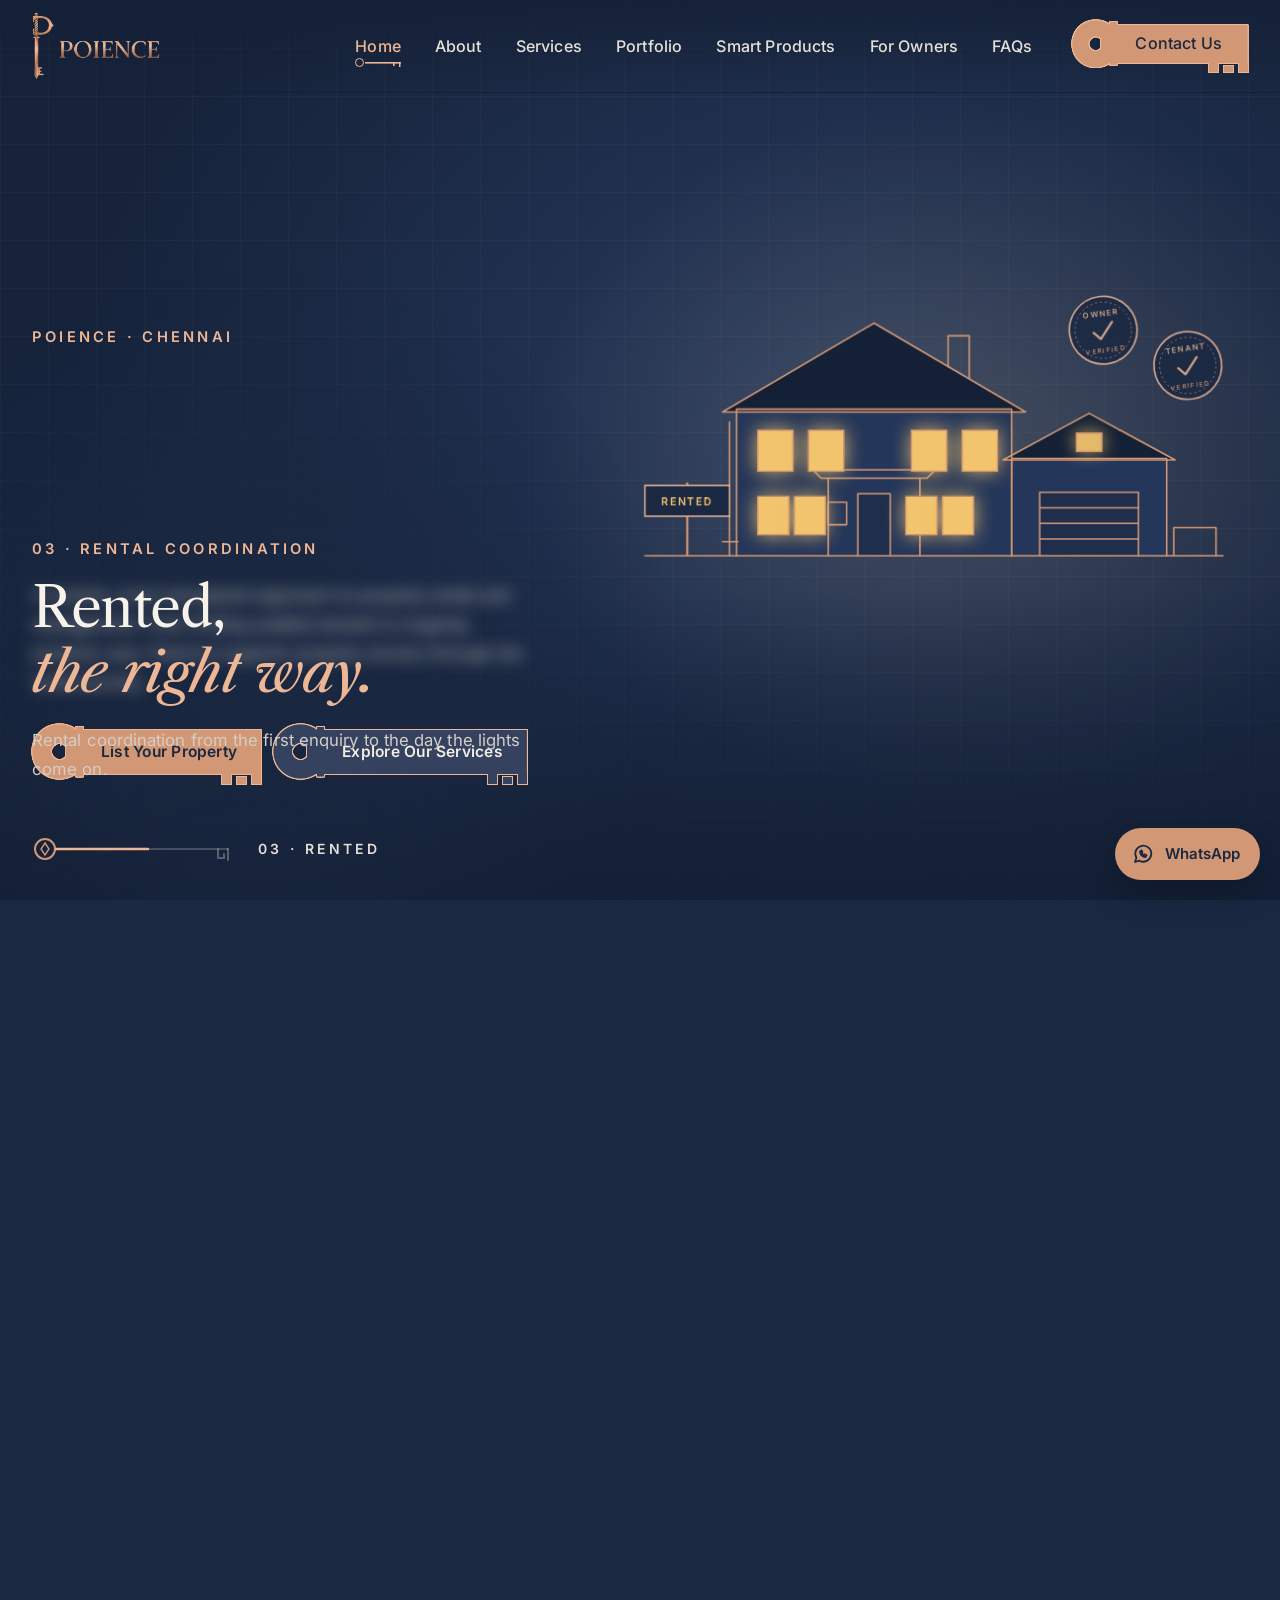
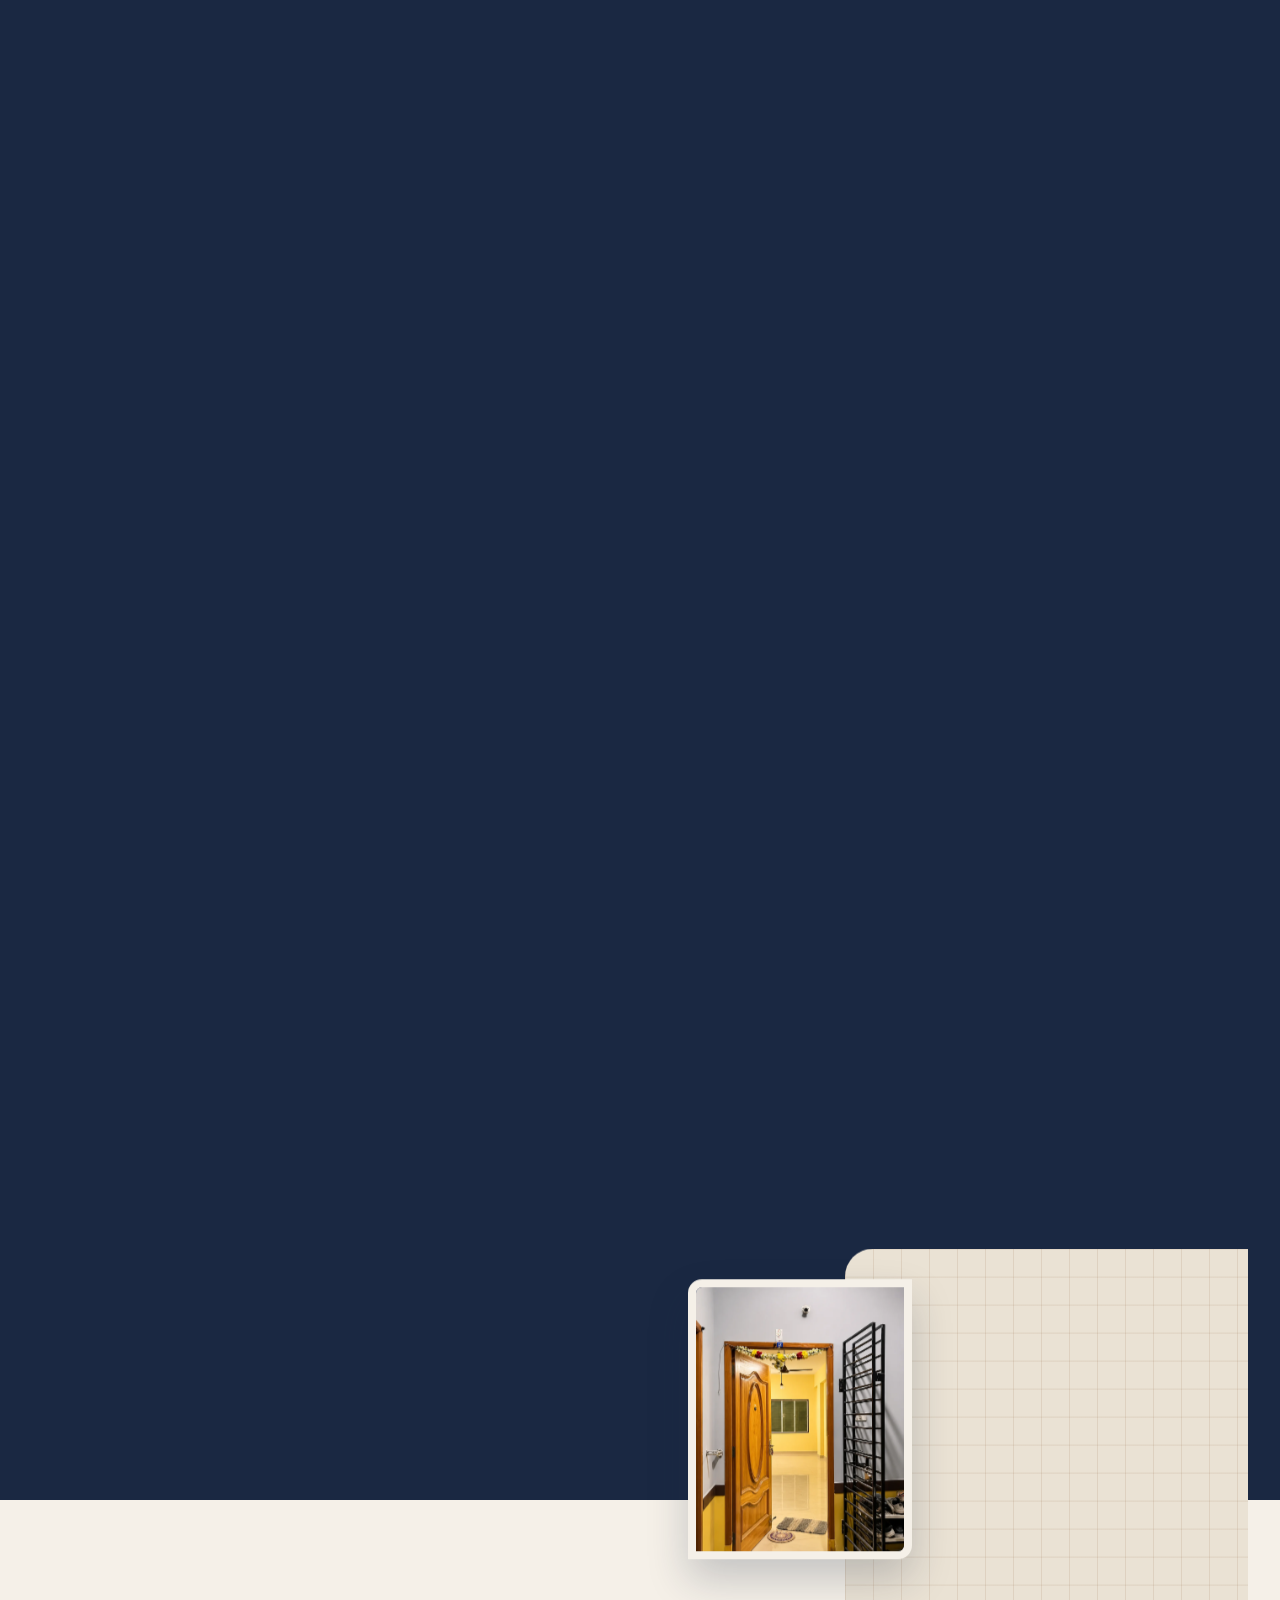
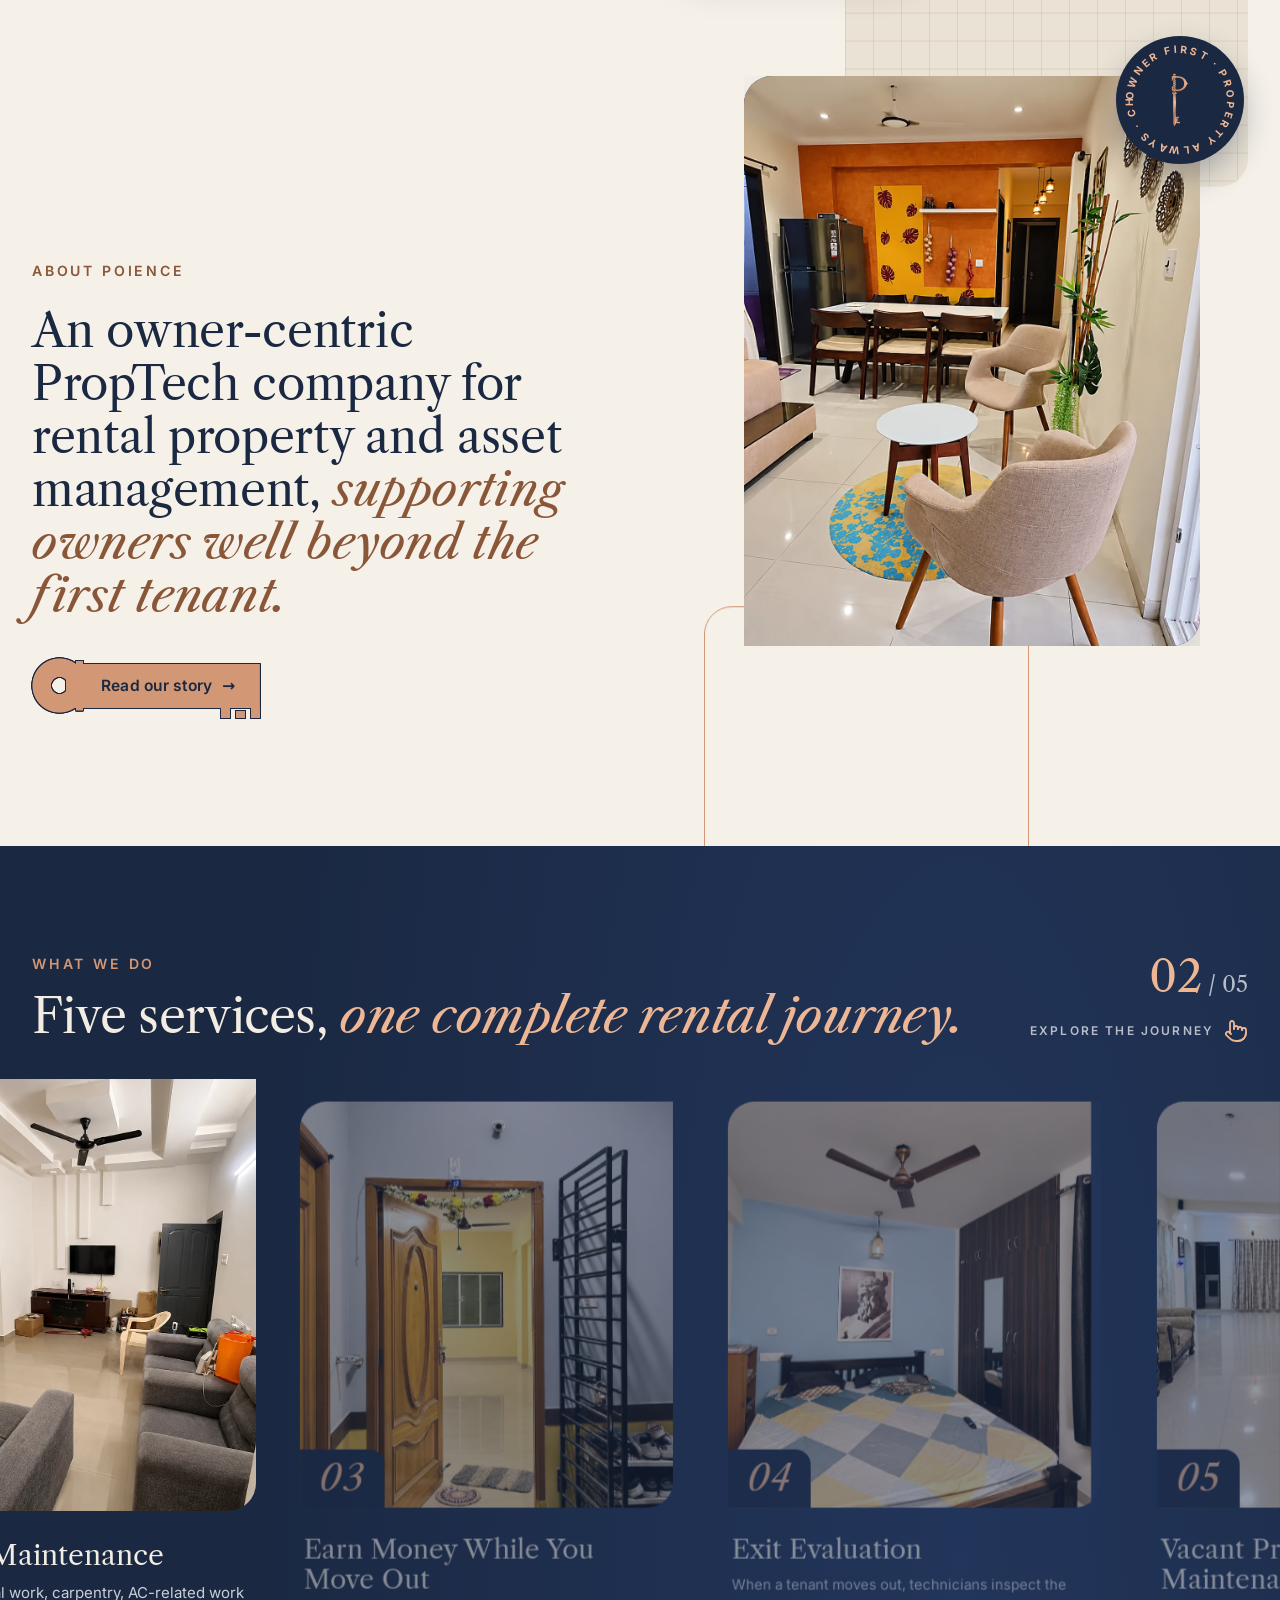
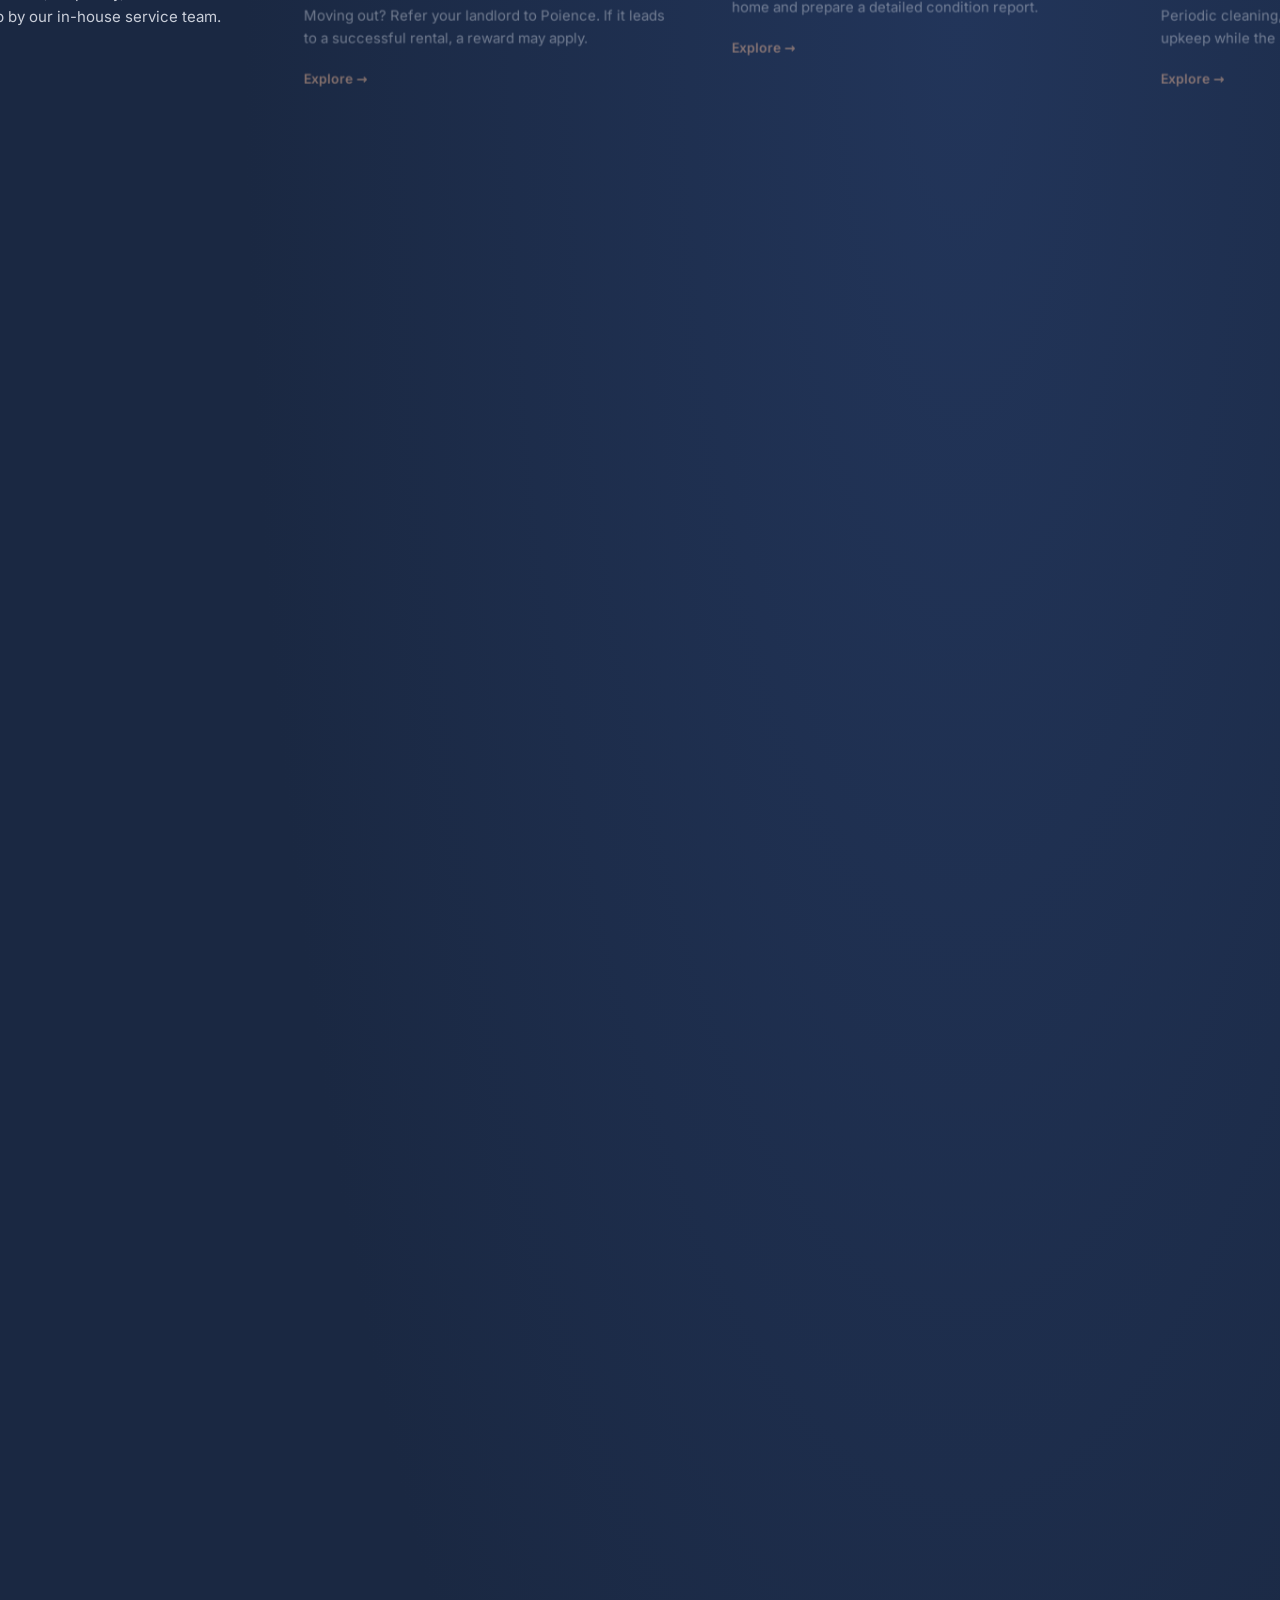
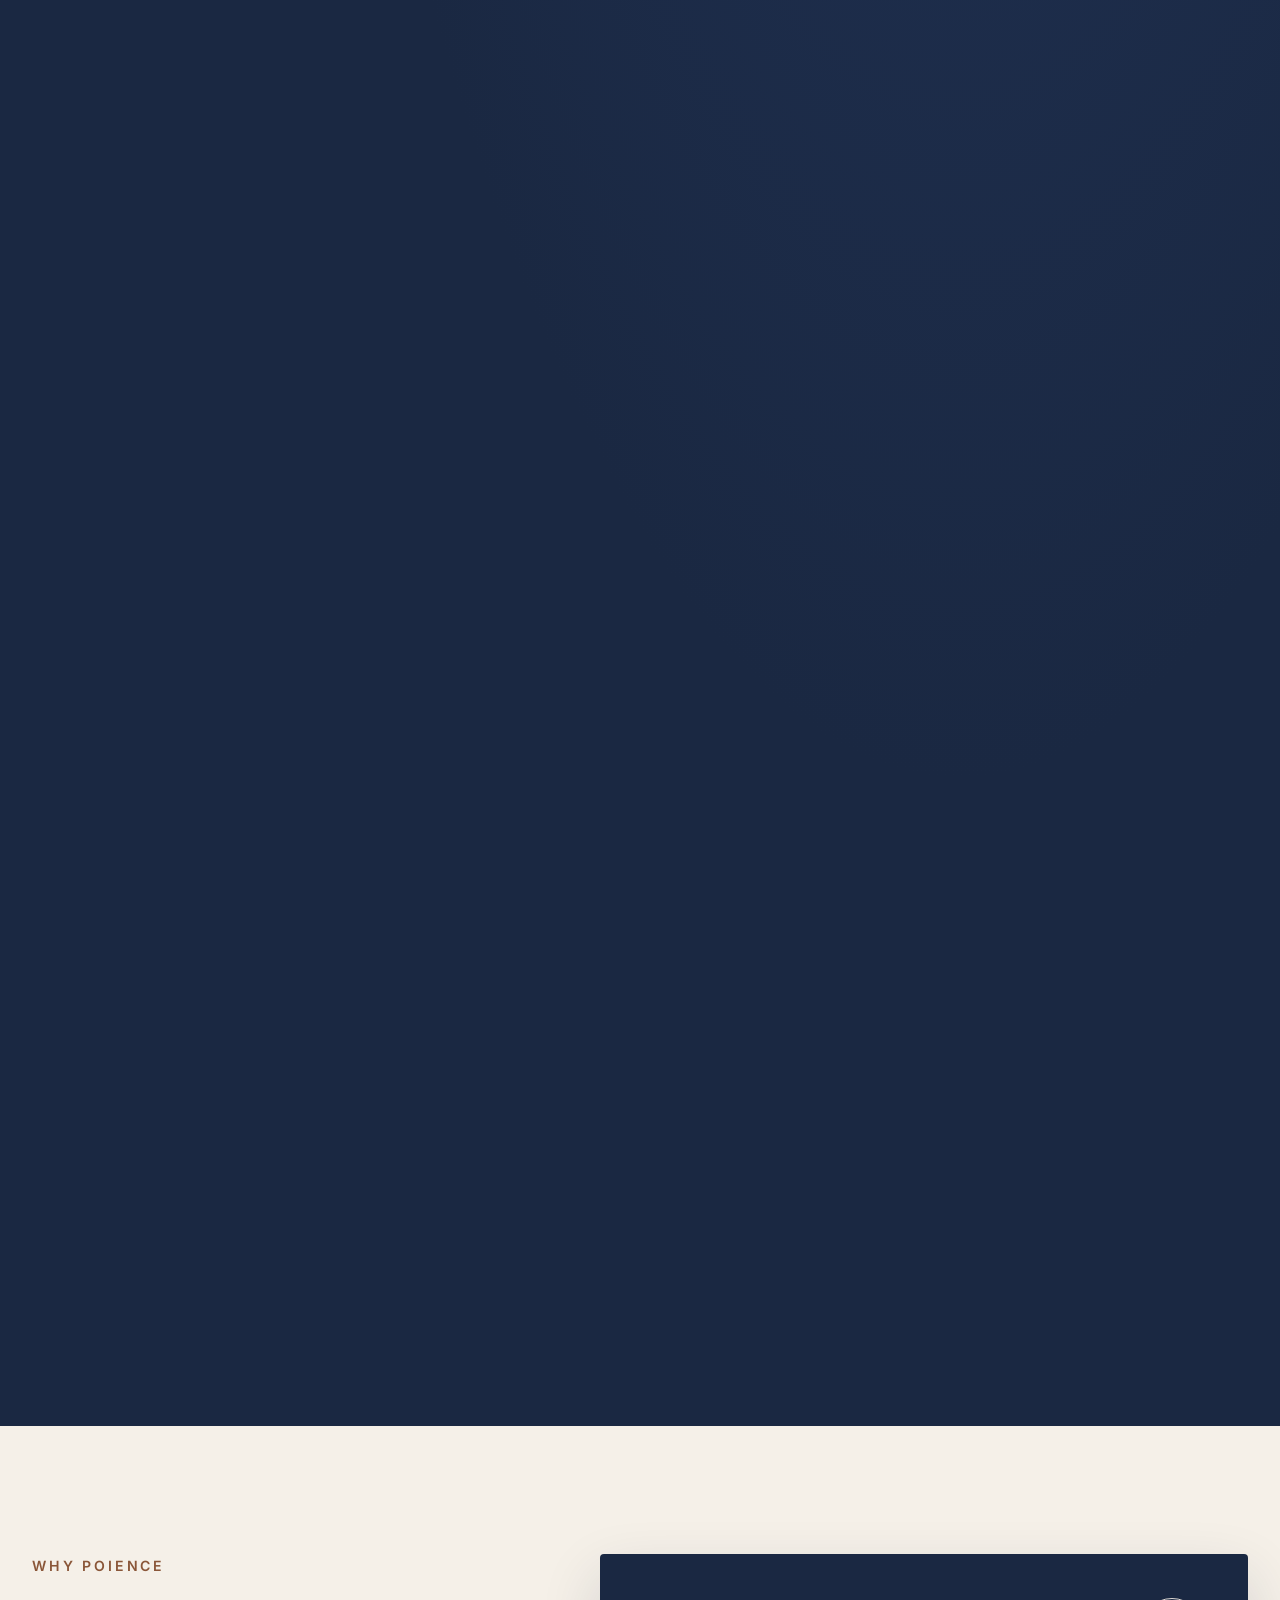
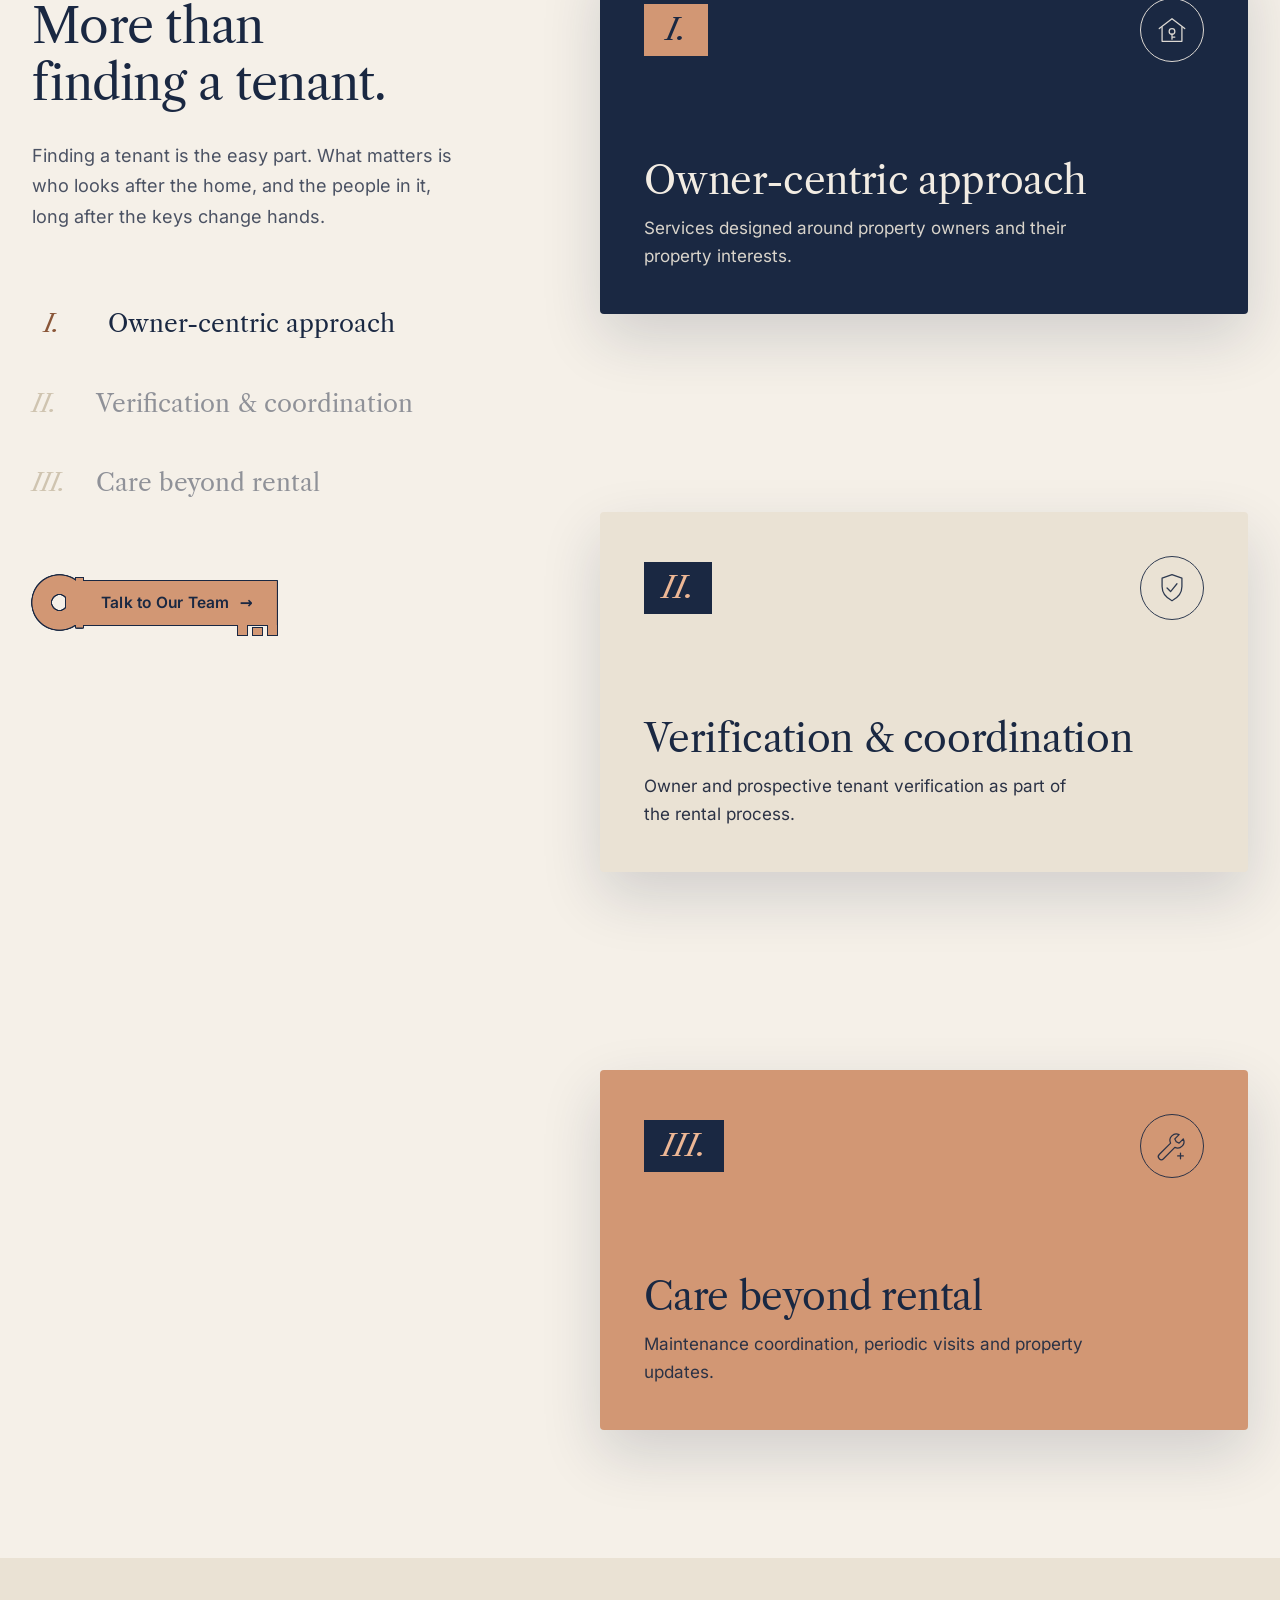
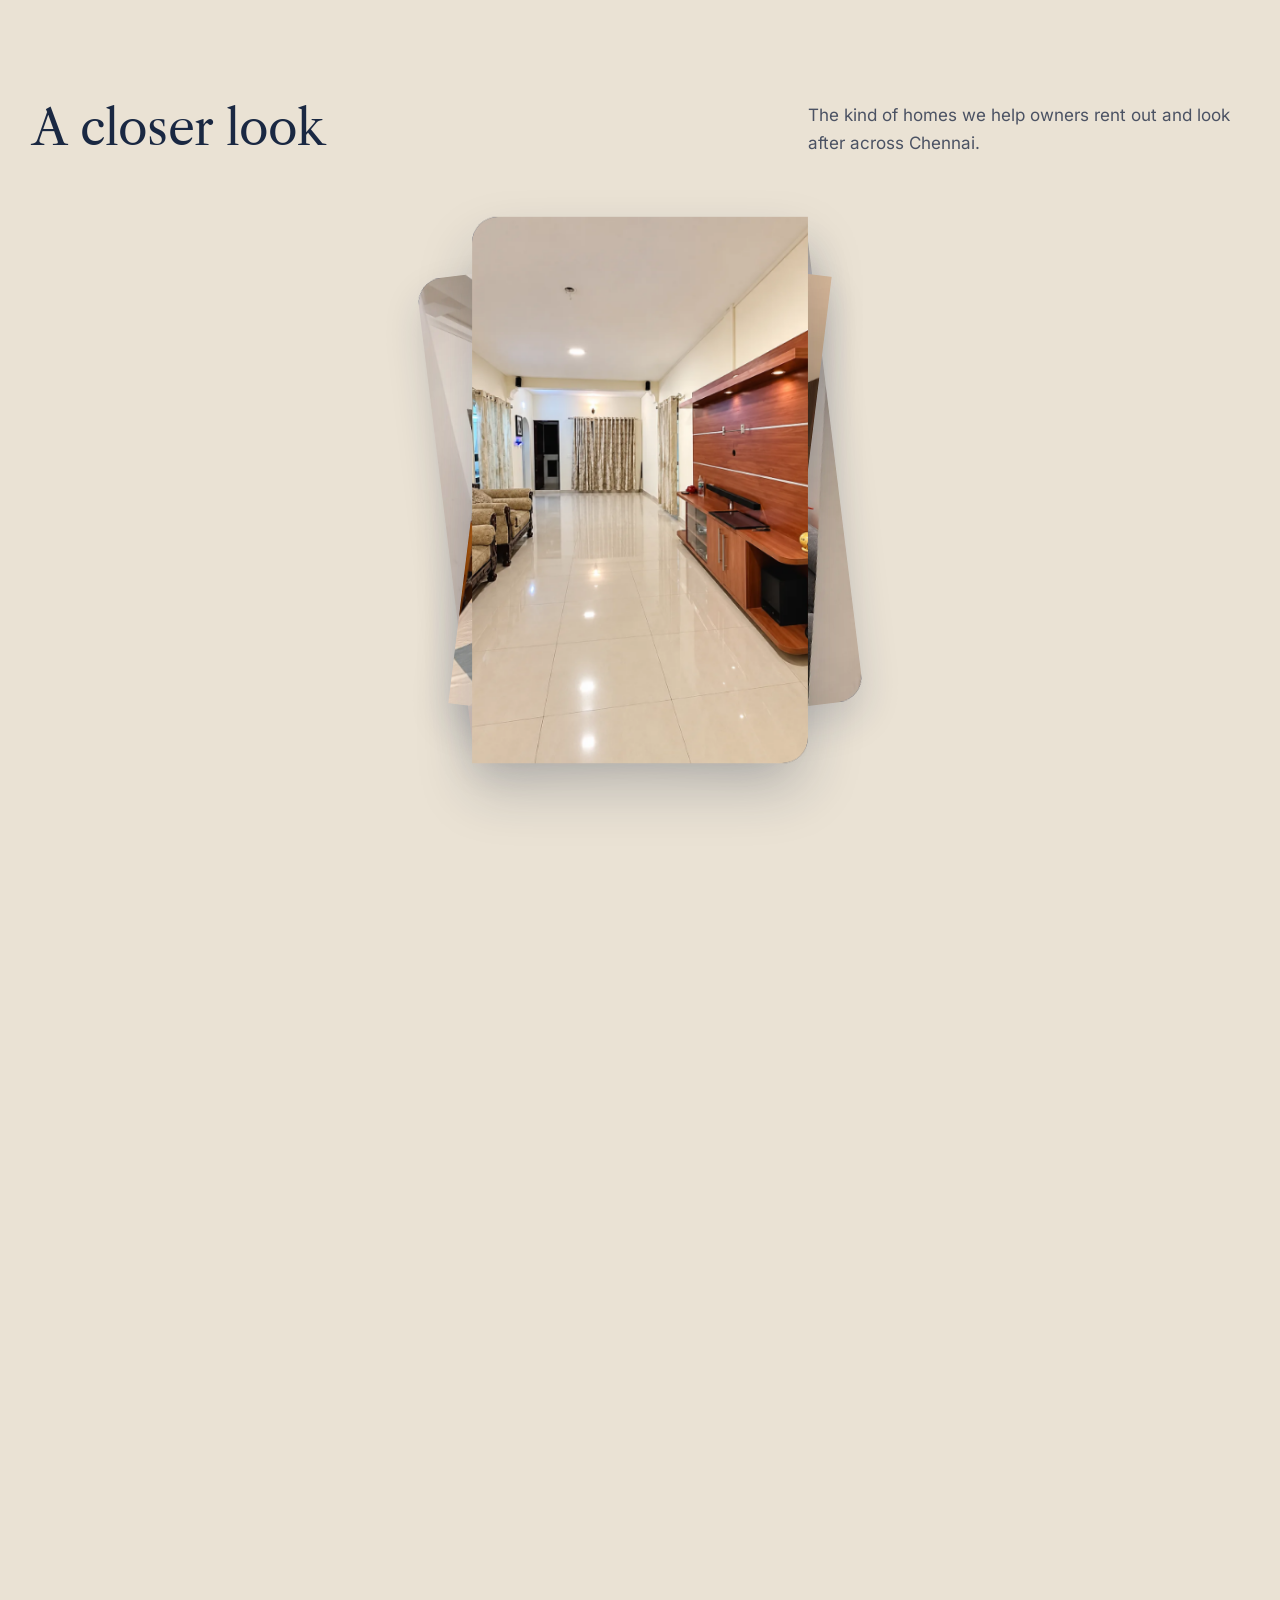
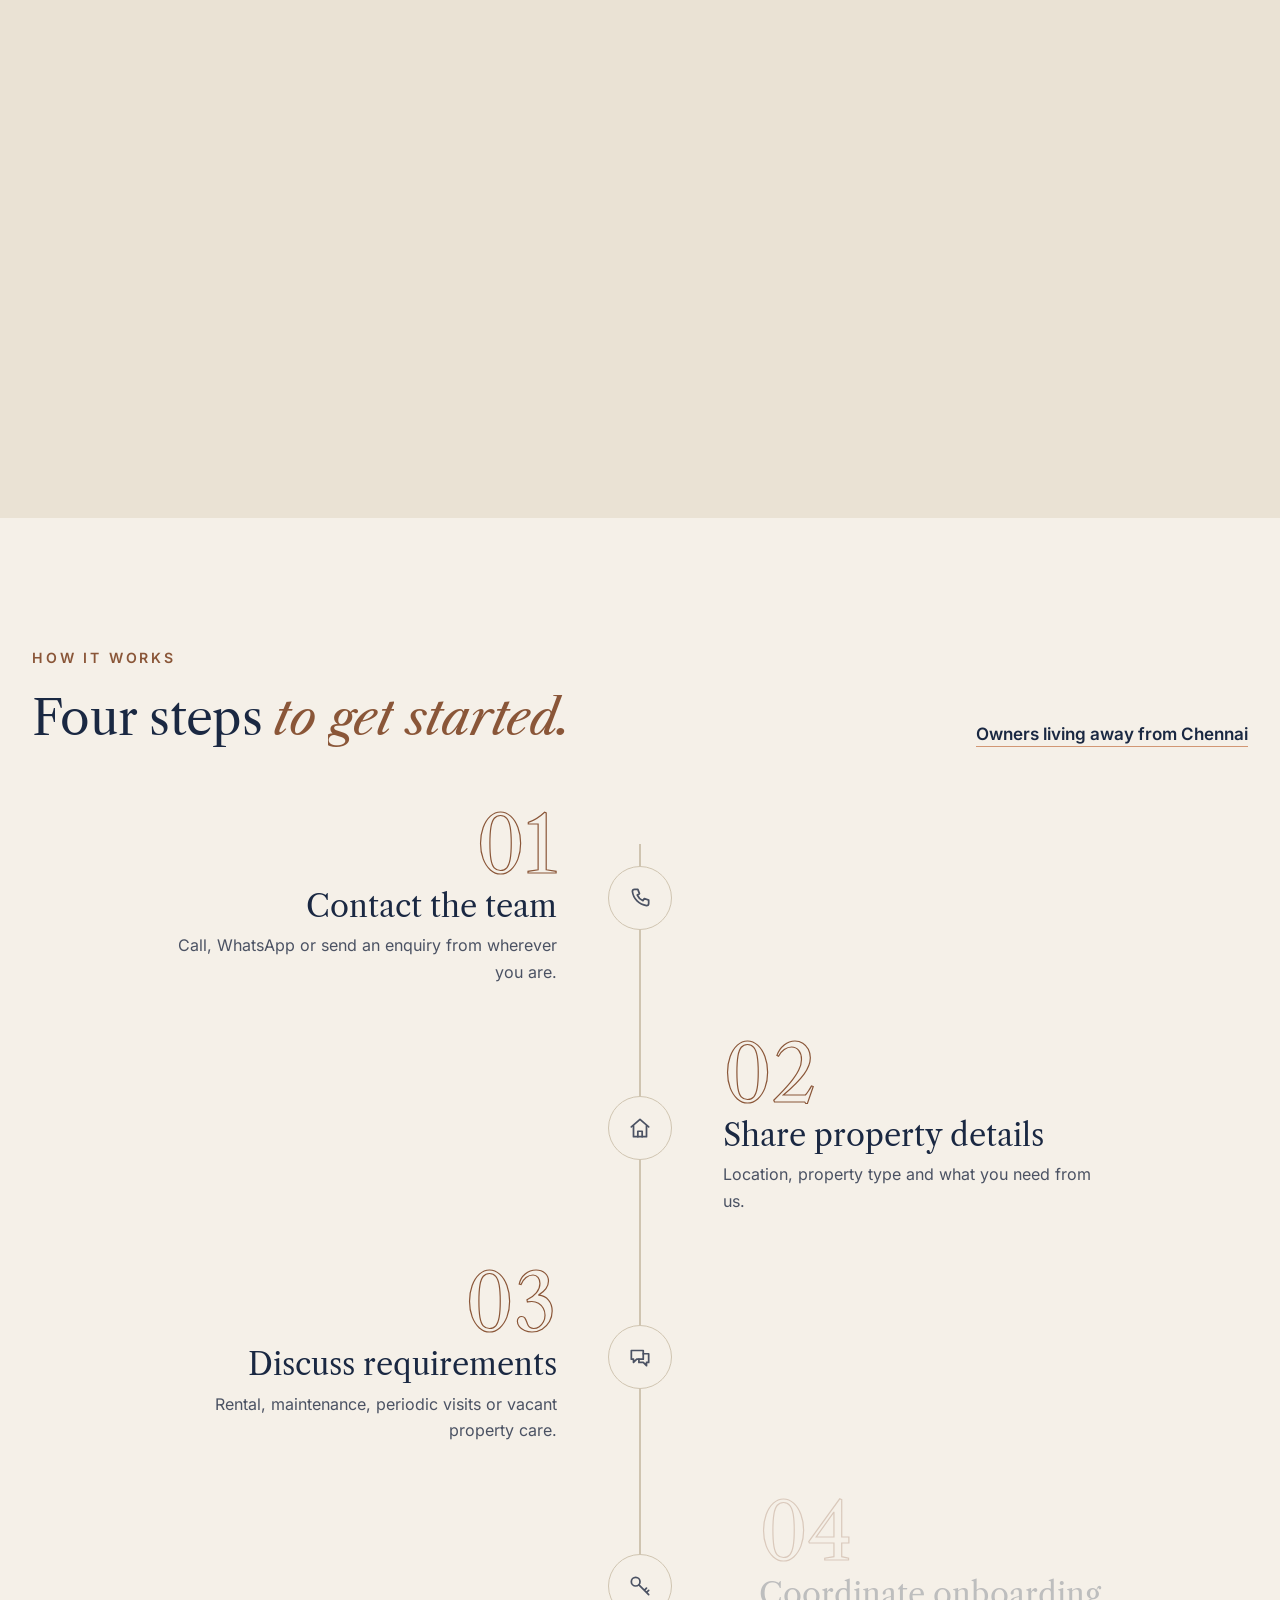
==== commit 5476e522: "button" ====
--- a/index.html
+++ b/index.html
@@ -130,10 +130,10 @@
 
 <section class="section sand-2">
 <div class="container explore">
-<a class="explore__big frame frame--reveal" href="portfolio.html"><picture><img src="assets/img/photos/apartment-building-facade-chennai.webp" alt="An apartment building in Chennai" width="1086" height="1448" loading="lazy" decoding="async"></picture>
+<a class="explore__big frame" data-slide="left" href="portfolio.html"><picture><img src="assets/img/photos/apartment-building-facade-chennai.webp" alt="An apartment building in Chennai" width="1086" height="1448" loading="lazy" decoding="async"></picture>
 <span class="cap"><span class="eyebrow" style="color:var(--copper-light);margin:0">Property Portfolio</span><span class="card-title" style="display:block">Four segments, chosen on more than rent.</span><span class="go">Explore properties →</span></span></a>
-<a class="card-dark dark reveal" data-anim="right" href="smart-products.html"><span class="eyebrow" style="color:var(--copper);margin:0">Smart Products</span><span class="card-title" style="display:block">Smart hardware for everyday living, in development.</span><span class="muted" style="display:block;margin-bottom:18px">Delivery box, cloth hanger, sanitising solution and anti-door intrusion unit.</span><span class="go">See the initiatives →</span></a>
-<a class="card-split reveal" data-anim="right" data-delay="1" href="for-owners.html"><picture><img src="assets/img/photos/floral-entrance-door-apartment-chennai.webp" alt="A front door decorated with a flower garland" width="1254" height="1254" loading="lazy" decoding="async"></picture><div><span class="eyebrow" style="margin:0">For Owners &amp; NRIs</span><span class="card-title" style="display:block">Managed with care, wherever you are.</span><span class="go">How we help →</span></div></a>
+<a class="card-dark dark" data-slide="right" data-d="0" href="smart-products.html"><span class="eyebrow" style="color:var(--copper);margin:0">Smart Products</span><span class="card-title" style="display:block">Smart hardware for everyday living, in development.</span><span class="muted" style="display:block;margin-bottom:18px">Delivery box, cloth hanger, sanitising solution and anti-door intrusion unit.</span><span class="go">See the initiatives →</span></a>
+<a class="card-split" data-slide="right" data-d="1" href="for-owners.html"><picture><img src="assets/img/photos/floral-entrance-door-apartment-chennai.webp" alt="A front door decorated with a flower garland" width="1254" height="1254" loading="lazy" decoding="async"></picture><div><span class="eyebrow" style="margin:0">For Owners &amp; NRIs</span><span class="card-title" style="display:block">Managed with care, wherever you are.</span><span class="go">How we help →</span></div></a>
 </div>
 </section>
 
--- a/assets/css/style.css
+++ b/assets/css/style.css
@@ -1366,3 +1366,92 @@
 /* corners: slightly softer leaf */
 :root { --leaf: 28px 0 28px 0; --leaf-sm: 14px 0 14px 0; }
 @media (max-width: 640px) { :root { --leaf: 22px 0 22px 0; --leaf-sm: 12px 0 12px 0; } }
+.explore [data-slide] { will-change: transform, opacity; }
+
+/* ---------- Key buttons v2: proper key silhouette + blue hover ----------
+   bow (ring with hole) on the left, slimmer shaft carrying the label, bit teeth hanging under the shaft's end.
+   --kh = shaft height. Bow = 1.25 x shaft. */
+:root { --blue-hover: #2F4B80; }
+.btn {
+  --bow: calc(var(--kh) * 1.25); --gap: calc(var(--kh) * .125); --tooth: calc(var(--kh) * .125 + 5px);
+  min-height: calc(var(--bow) + 5px);
+  padding: var(--gap) 24px calc(var(--gap) + 5px) calc(var(--bow) + 6px);
+  white-space: nowrap; line-height: 1.1;
+  transform-origin: calc(var(--bow) / 2) calc(var(--bow) / 2);
+  -webkit-mask:
+    radial-gradient(closest-side, transparent 30%, #000 32%, #000 97%, transparent 100%) 0 0 / var(--bow) var(--bow) no-repeat,
+    linear-gradient(#000, #000) calc(var(--bow) * .62) var(--gap) / calc(100% - var(--bow) * .62) var(--kh) no-repeat,
+    linear-gradient(#000, #000) right 0 bottom 0 / 9px var(--tooth) no-repeat,
+    linear-gradient(#000, #000) right 15px bottom 0 / 9px calc(var(--tooth) - 3px) no-repeat,
+    linear-gradient(#000, #000) right 30px bottom 0 / 9px var(--tooth) no-repeat;
+          mask:
+    radial-gradient(closest-side, transparent 30%, #000 32%, #000 97%, transparent 100%) 0 0 / var(--bow) var(--bow) no-repeat,
+    linear-gradient(#000, #000) calc(var(--bow) * .62) var(--gap) / calc(100% - var(--bow) * .62) var(--kh) no-repeat,
+    linear-gradient(#000, #000) right 0 bottom 0 / 9px var(--tooth) no-repeat,
+    linear-gradient(#000, #000) right 15px bottom 0 / 9px calc(var(--tooth) - 3px) no-repeat,
+    linear-gradient(#000, #000) right 30px bottom 0 / 9px var(--tooth) no-repeat;
+}
+.btn::after { top: var(--gap); bottom: calc(var(--gap) + 5px); }
+.nav a.btn { min-height: calc(var(--kh) * 1.25 + 5px); padding: calc(var(--kh) * .125) 26px calc(var(--kh) * .125 + 5px) calc(var(--kh) * 1.25 + 8px); }
+@media (max-width: 1100px) { .nav a.btn { --kh: 52px; } }
+
+/* blue hover on every button (the sweep fill is now blue, label turns white) */
+.btn--copper::before, .btn--ghost::before, .btn--navy::before { background: var(--blue-hover); }
+.btn--copper:hover, .btn--ghost:hover, .btn--navy:hover,
+.site-header .nav .btn.btn--copper:hover, .dark a.btn:hover, .dark .btn:hover { color: #fff; }
+
+/* hero: only the active slide receives the mouse, so its buttons can be hovered and clicked */
+.stage:not(.is-active) { pointer-events: none; }
+.stage.is-active { pointer-events: auto; }
+
+/* hover colours taken from the logo: copper family, navy label */
+.btn--copper::before { background: var(--copper-light); }
+.btn--ghost::before, .btn--navy::before { background: var(--copper); }
+.btn--copper:hover, .btn--ghost:hover, .btn--navy:hover,
+.site-header .nav .btn.btn--copper:hover, .dark a.btn:hover, .dark .btn:hover { color: var(--navy); }
+.btn--copper:hover { filter: drop-shadow(0 6px 14px rgba(237, 183, 149, .35)); }
+
+/* navy buttons are now logo copper at rest; hover sweeps in logo navy */
+.btn--navy { background: var(--copper); color: var(--navy); }
+.btn--navy::before { background: var(--navy); }
+.btn--navy:hover { color: var(--copper-light); }
+.btn--navy:hover { filter: drop-shadow(0 6px 14px rgba(26, 40, 66, .25)); }
+
+/* ---------- Key buttons v3: outlined real-key silhouette ----------
+   The key shape is now the FILL layer (::before, masked); the button itself is unmasked, so a drop-shadow outline can follow
+   the whole shape: bow, hole, collar, blade and teeth. */
+.btn {
+  --ol: var(--navy);
+  --km:
+    radial-gradient(closest-side, transparent 30%, #000 32%, #000 97%, transparent 100%) 0 0 / var(--bow) var(--bow) no-repeat,
+    linear-gradient(#000, #000) calc(var(--bow) * .8) calc(var(--gap) / 2) / 7px calc(var(--kh) + var(--gap)) no-repeat,
+    linear-gradient(#000, #000) calc(var(--bow) * .62) var(--gap) / calc(100% - var(--bow) * .62) var(--kh) no-repeat,
+    linear-gradient(#000, #000) right 0 bottom 0 / 9px var(--tooth) no-repeat,
+    linear-gradient(#000, #000) right 15px bottom 0 / 9px calc(var(--tooth) - 3px) no-repeat,
+    linear-gradient(#000, #000) right 30px bottom 0 / 9px var(--tooth) no-repeat;
+  -webkit-mask: none; mask: none; overflow: visible; background: none !important;
+  padding-left: calc(var(--bow) + 14px);
+  filter: drop-shadow(1px 0 0 var(--ol)) drop-shadow(-1px 0 0 var(--ol)) drop-shadow(0 1px 0 var(--ol)) drop-shadow(0 -1px 0 var(--ol));
+}
+.story .btn, .dark .btn, .site-header .btn, .cta-band .btn, .hs .btn, .site-footer .btn { --ol: var(--copper-light); }
+.btn.btn--copper { --fill: var(--copper); --sweep: var(--copper-light); }
+.btn.btn--navy { --fill: var(--copper); --sweep: var(--navy); }
+.btn.btn--ghost { --fill: rgba(242, 236, 227, .14); --sweep: var(--copper); }
+.btn::before {
+  content: ""; position: absolute; inset: 0; z-index: -1;
+  background-color: var(--fill); background-image: linear-gradient(var(--sweep), var(--sweep)); background-repeat: no-repeat; background-position: 0 0; background-size: 0% 100%;
+  -webkit-mask: var(--km); mask: var(--km);
+  transform: none !important; transition: background-size .55s var(--ease-out);
+}
+.btn:hover::before { background-size: 100% 100%; }
+.btn::after { -webkit-mask: var(--km); mask: var(--km); top: 0; bottom: 0; }
+.btn.btn--copper:hover, .btn.btn--navy:hover, .btn.btn--ghost:hover { filter: drop-shadow(1px 0 0 var(--ol)) drop-shadow(-1px 0 0 var(--ol)) drop-shadow(0 1px 0 var(--ol)) drop-shadow(0 -1px 0 var(--ol)) drop-shadow(0 8px 14px rgba(8, 12, 22, .28)); }
+.nav a.btn { padding-left: calc(var(--kh) * 1.25 + 16px); }
+.btn.btn--ghost { --fill: #34425F; }
+
+/* no shine streak and no hover shadow on key buttons */
+.btn::after { display: none !important; content: none; }
+.btn.btn--copper:hover, .btn.btn--navy:hover, .btn.btn--ghost:hover, .btn--copper:hover, .btn--navy:hover {
+  filter: drop-shadow(1px 0 0 var(--ol)) drop-shadow(-1px 0 0 var(--ol)) drop-shadow(0 1px 0 var(--ol)) drop-shadow(0 -1px 0 var(--ol));
+}
+.site-footer .ft__top, .btn:active { filter: none; }
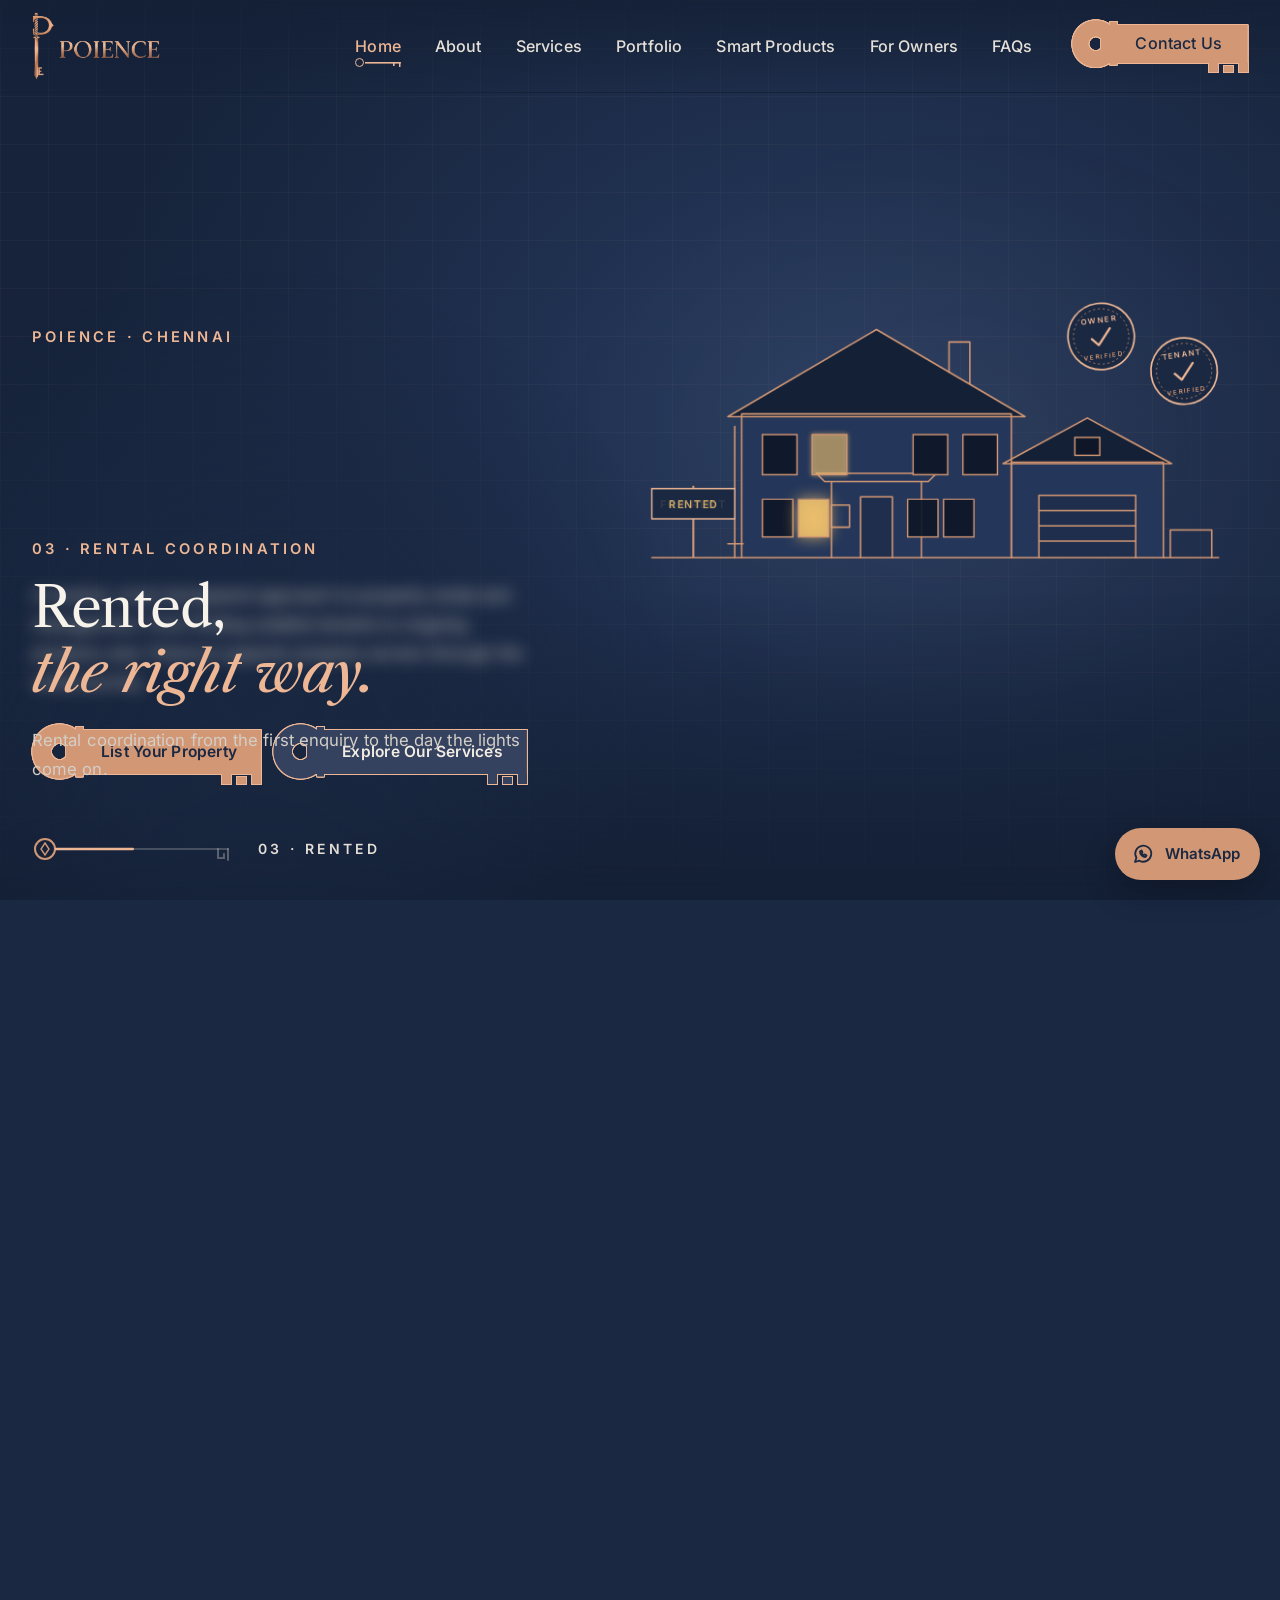
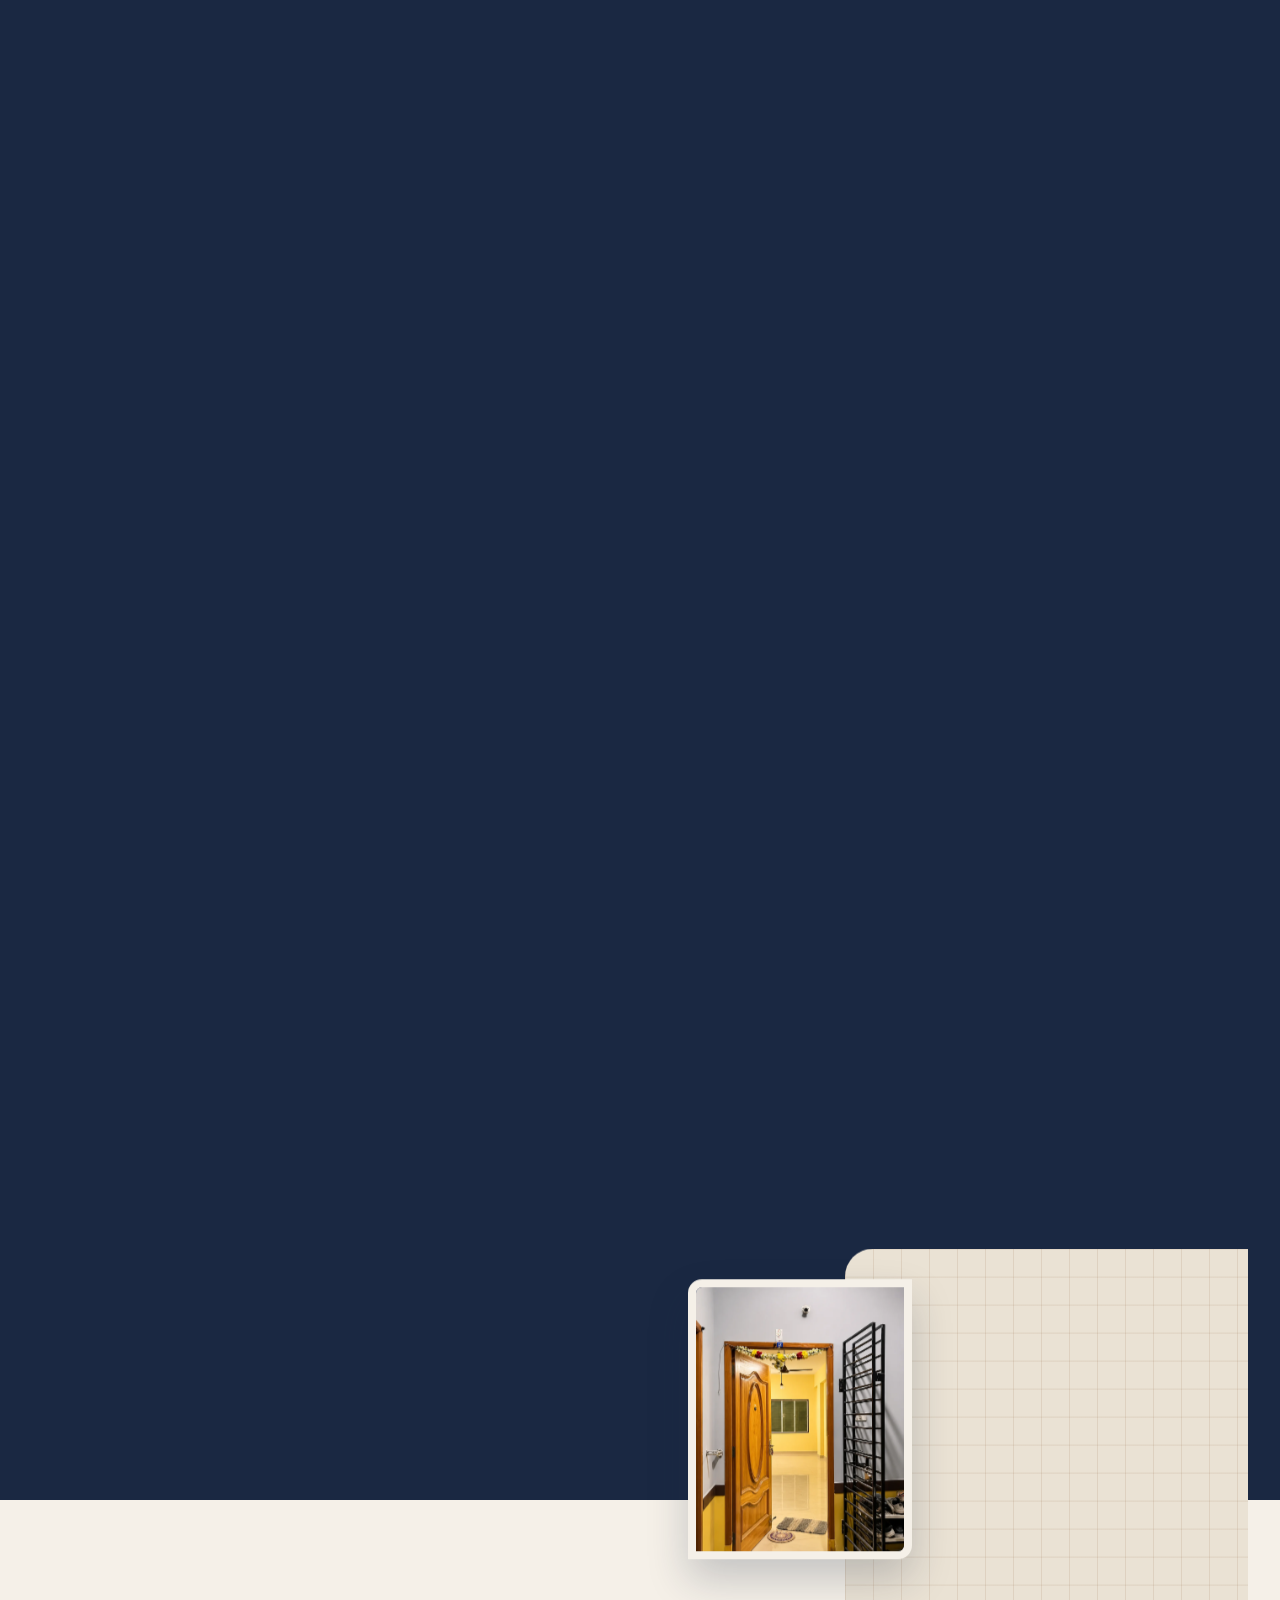
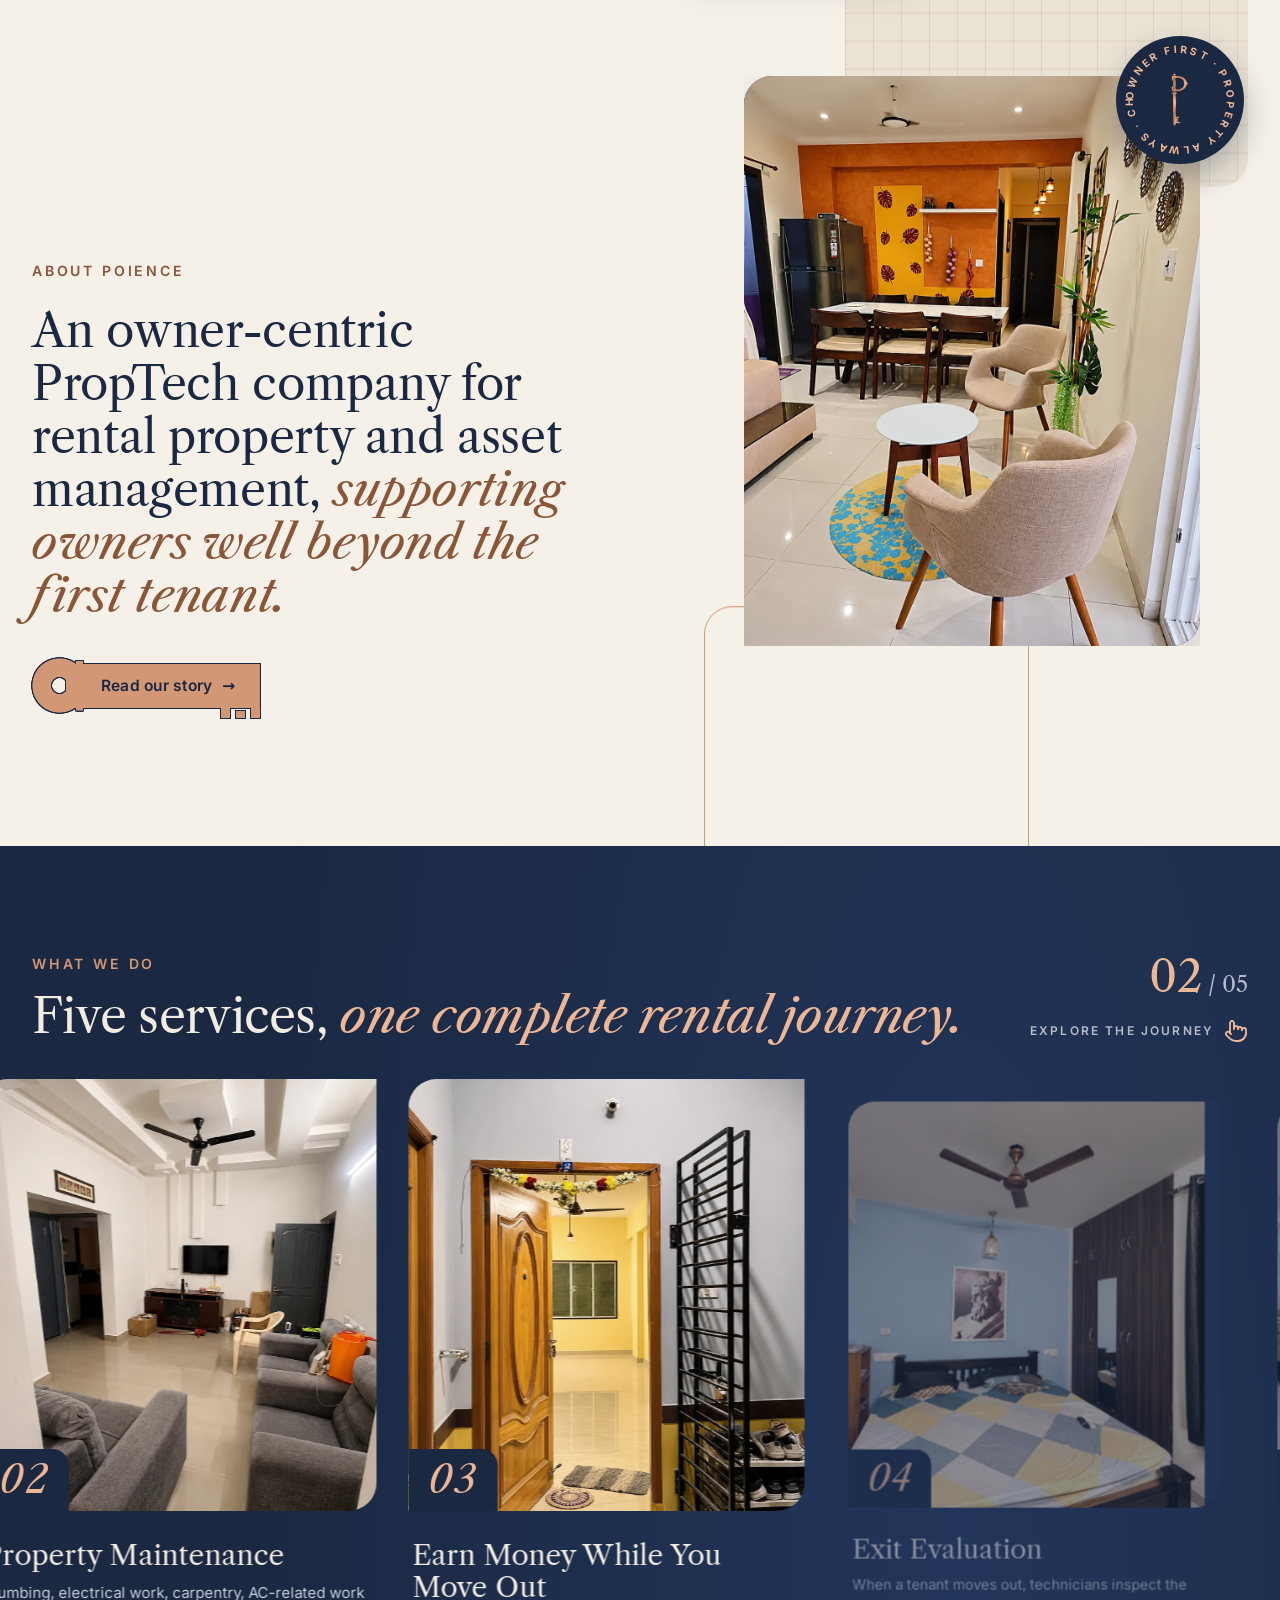
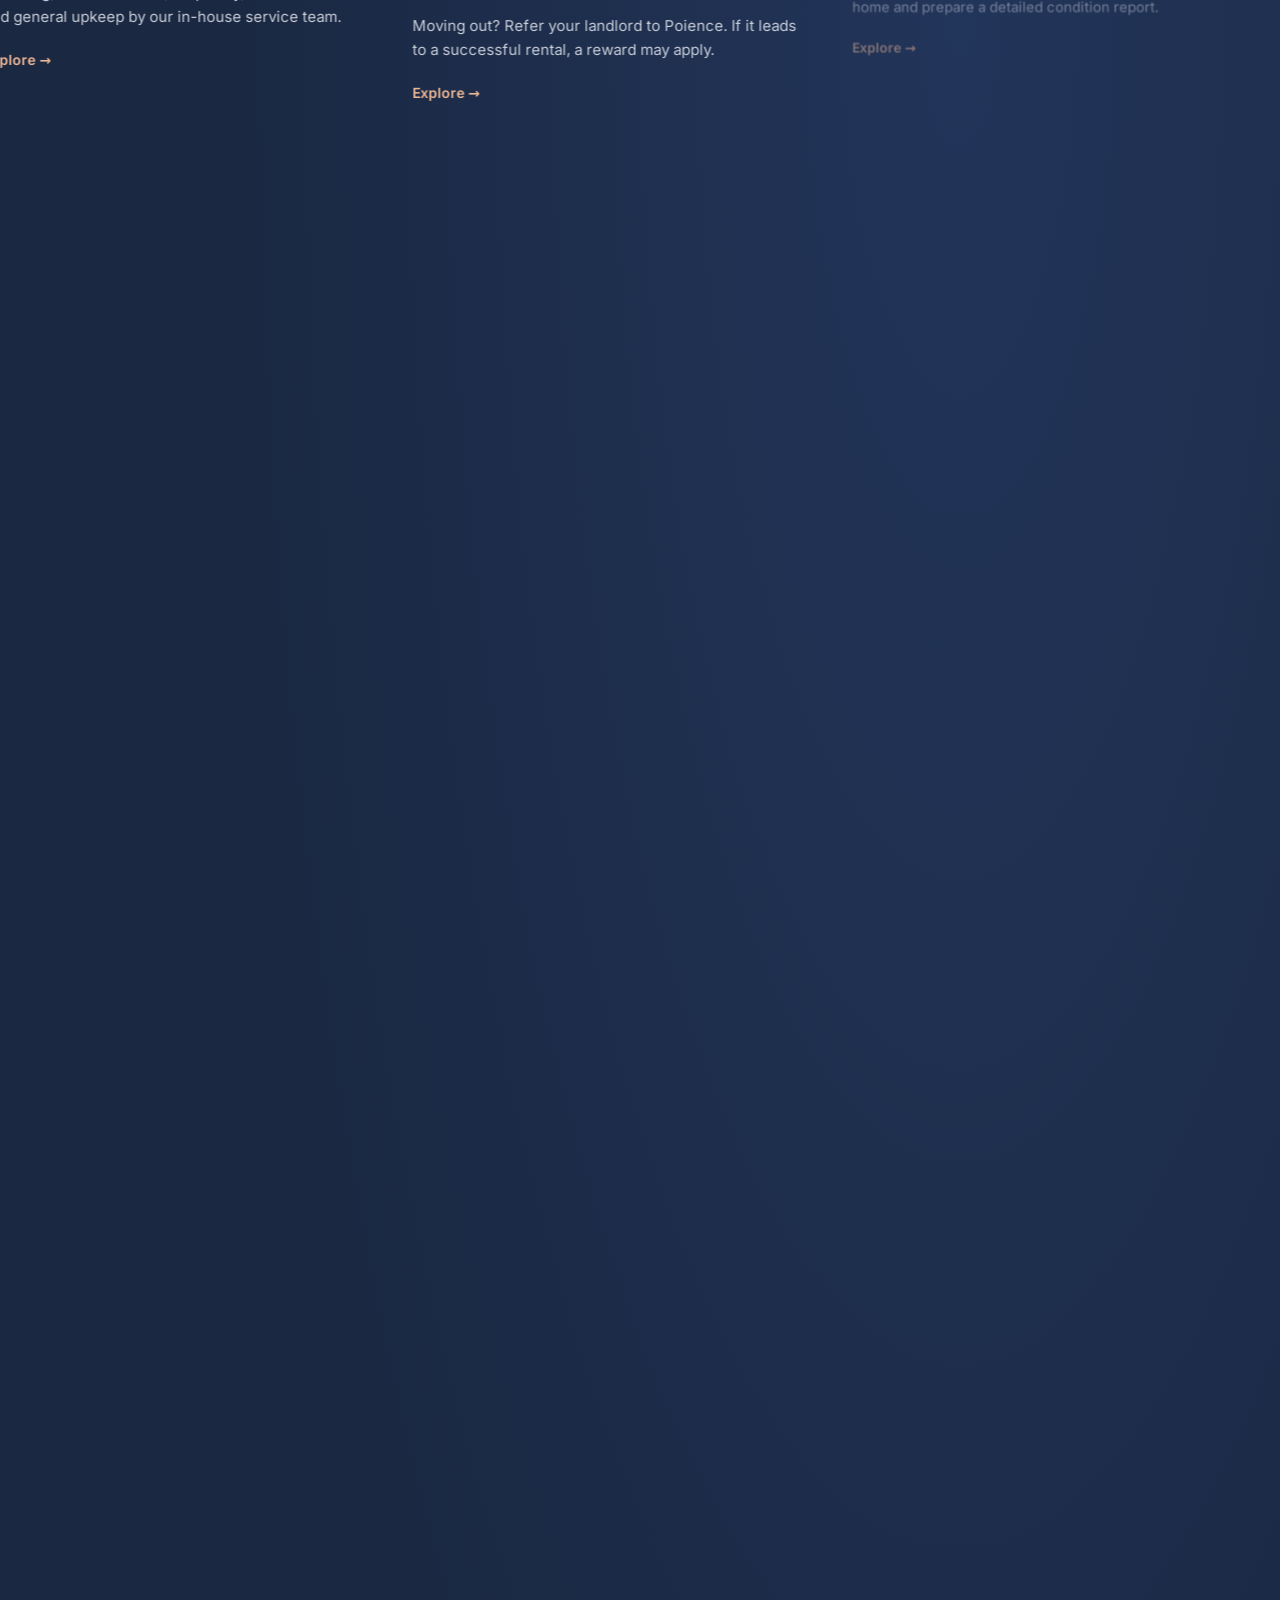
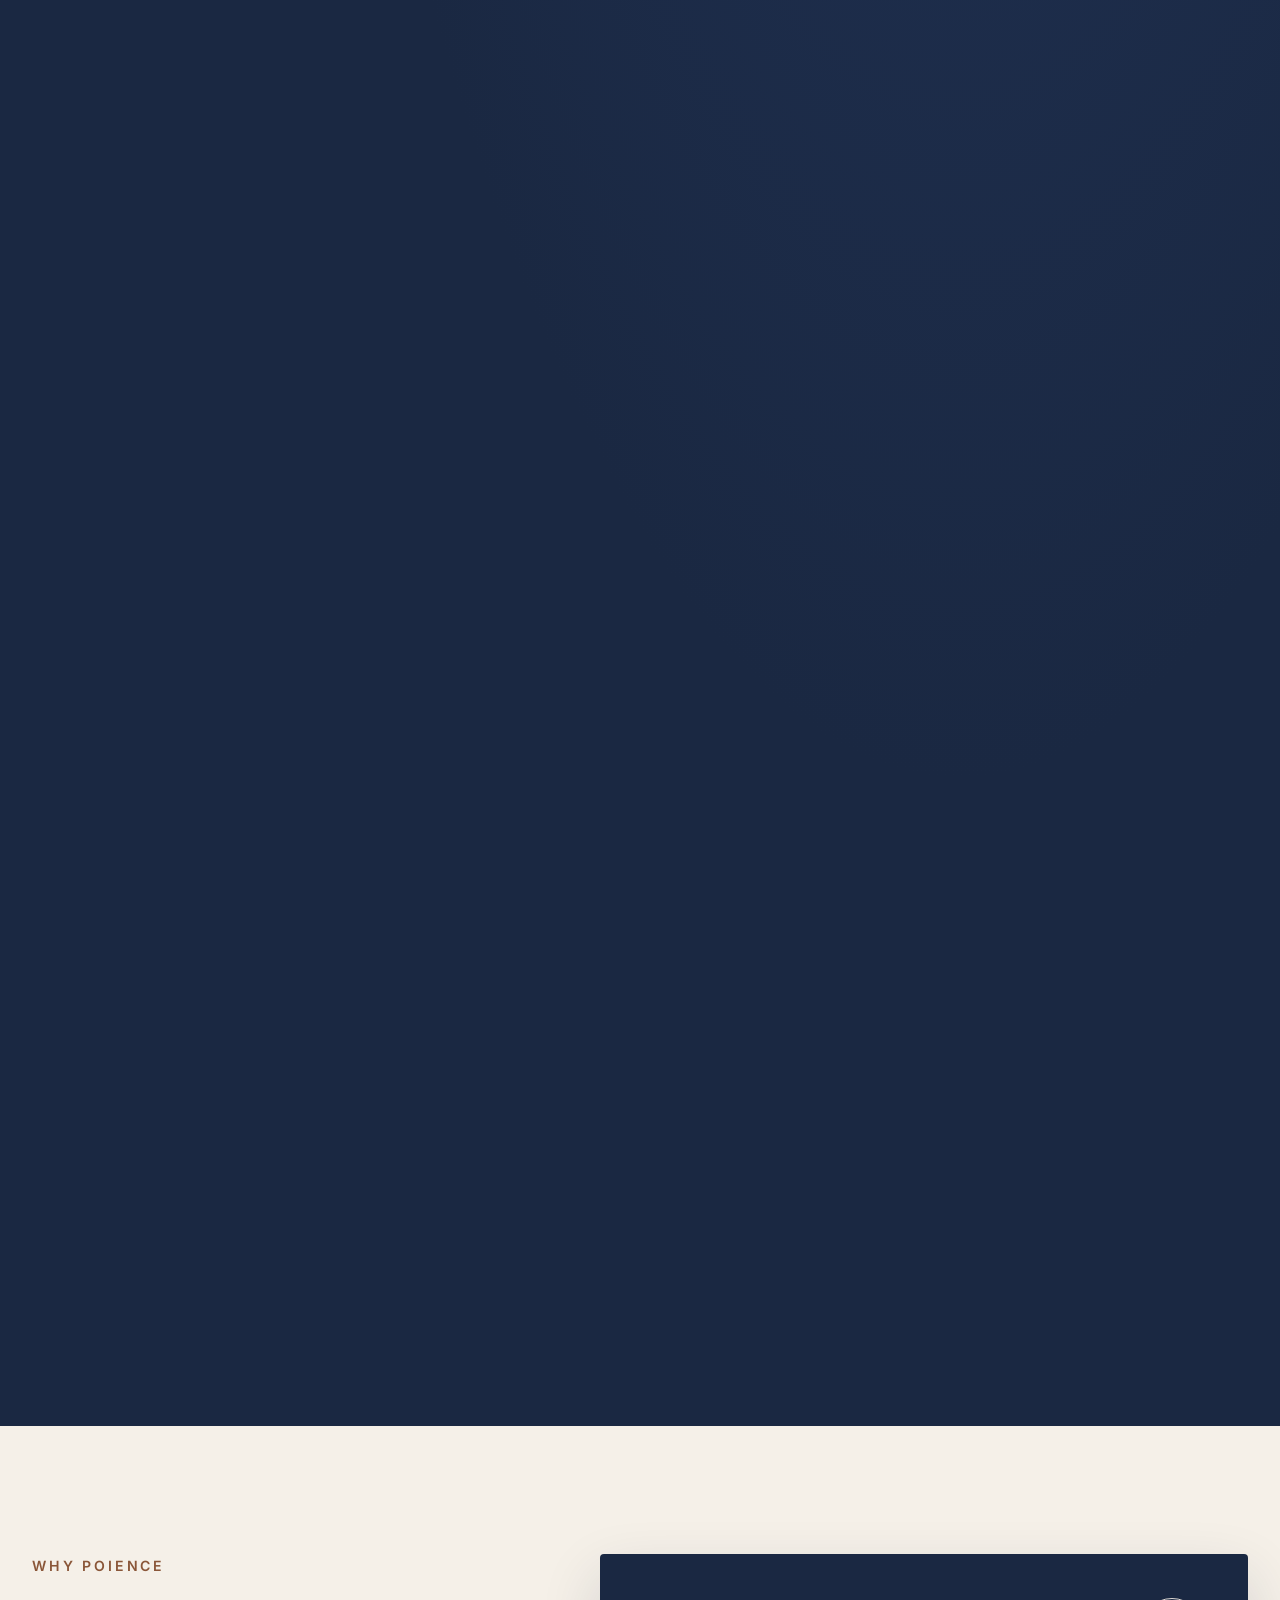
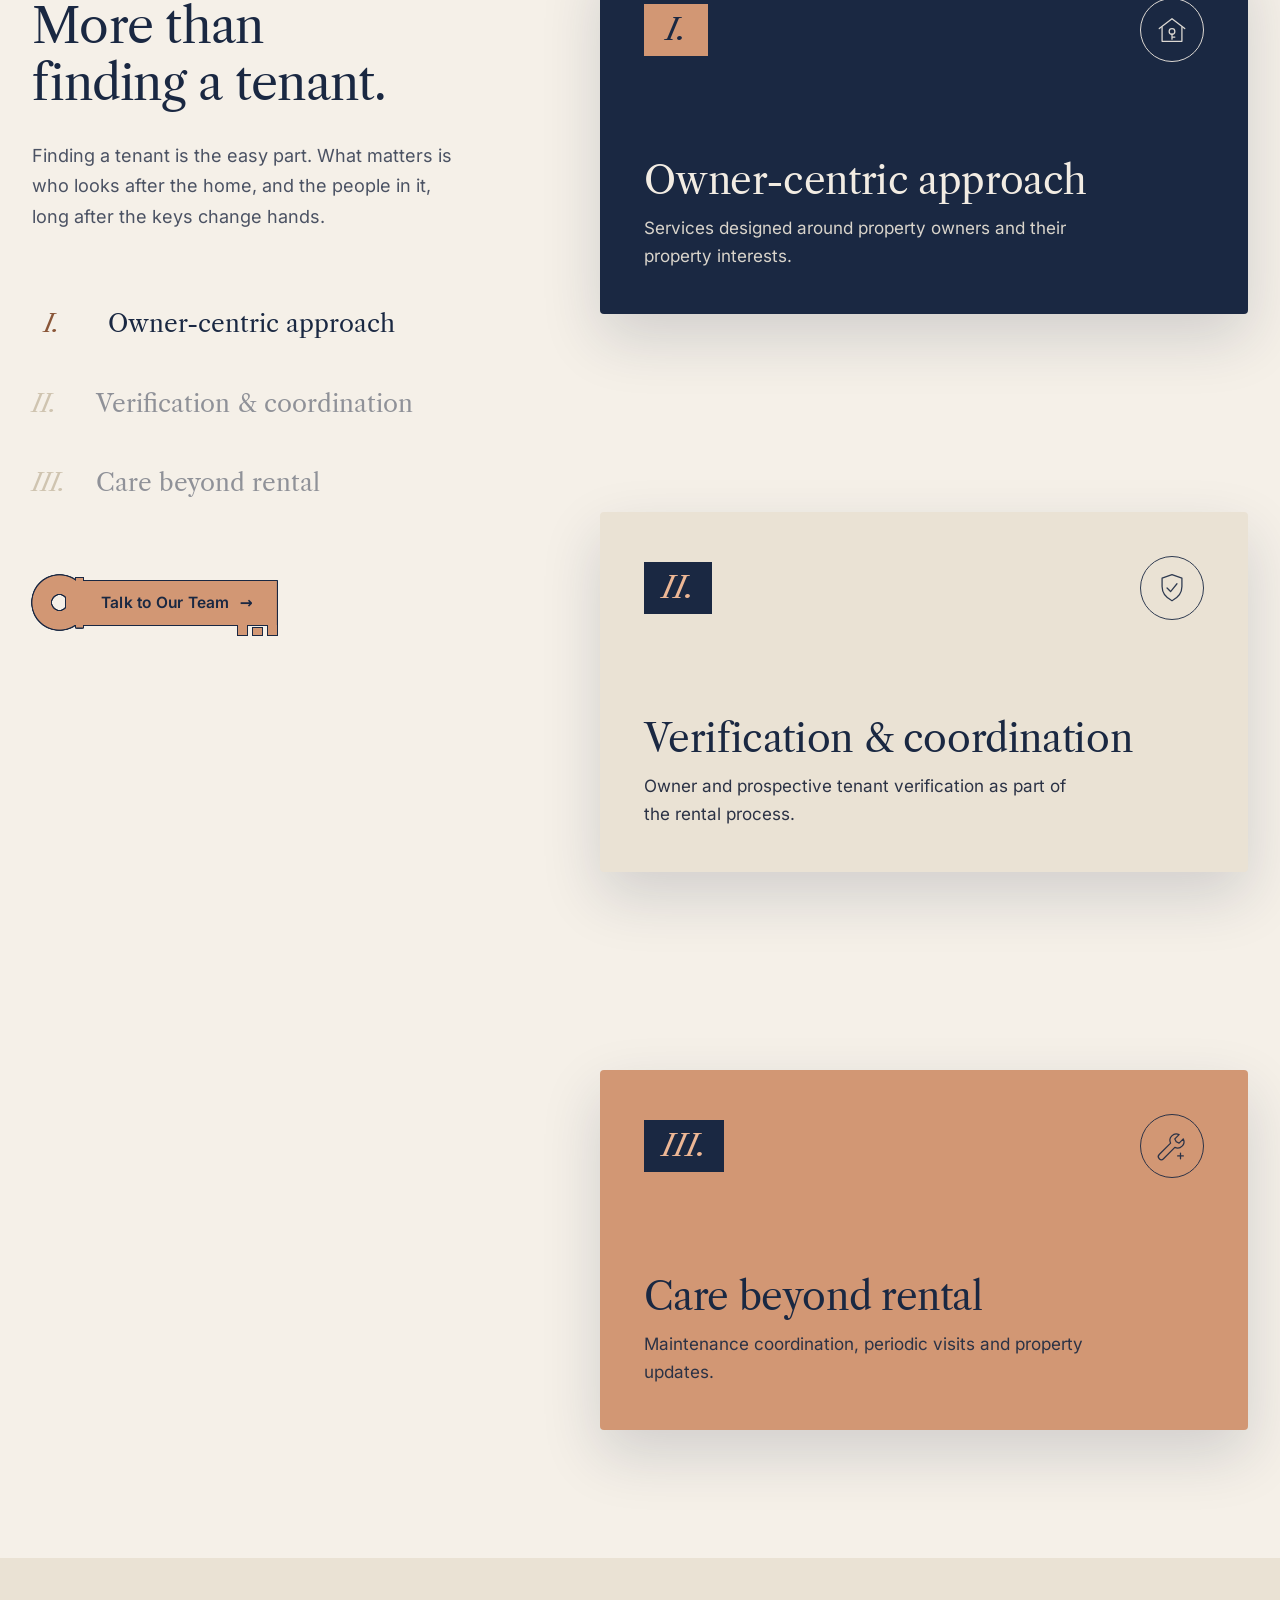
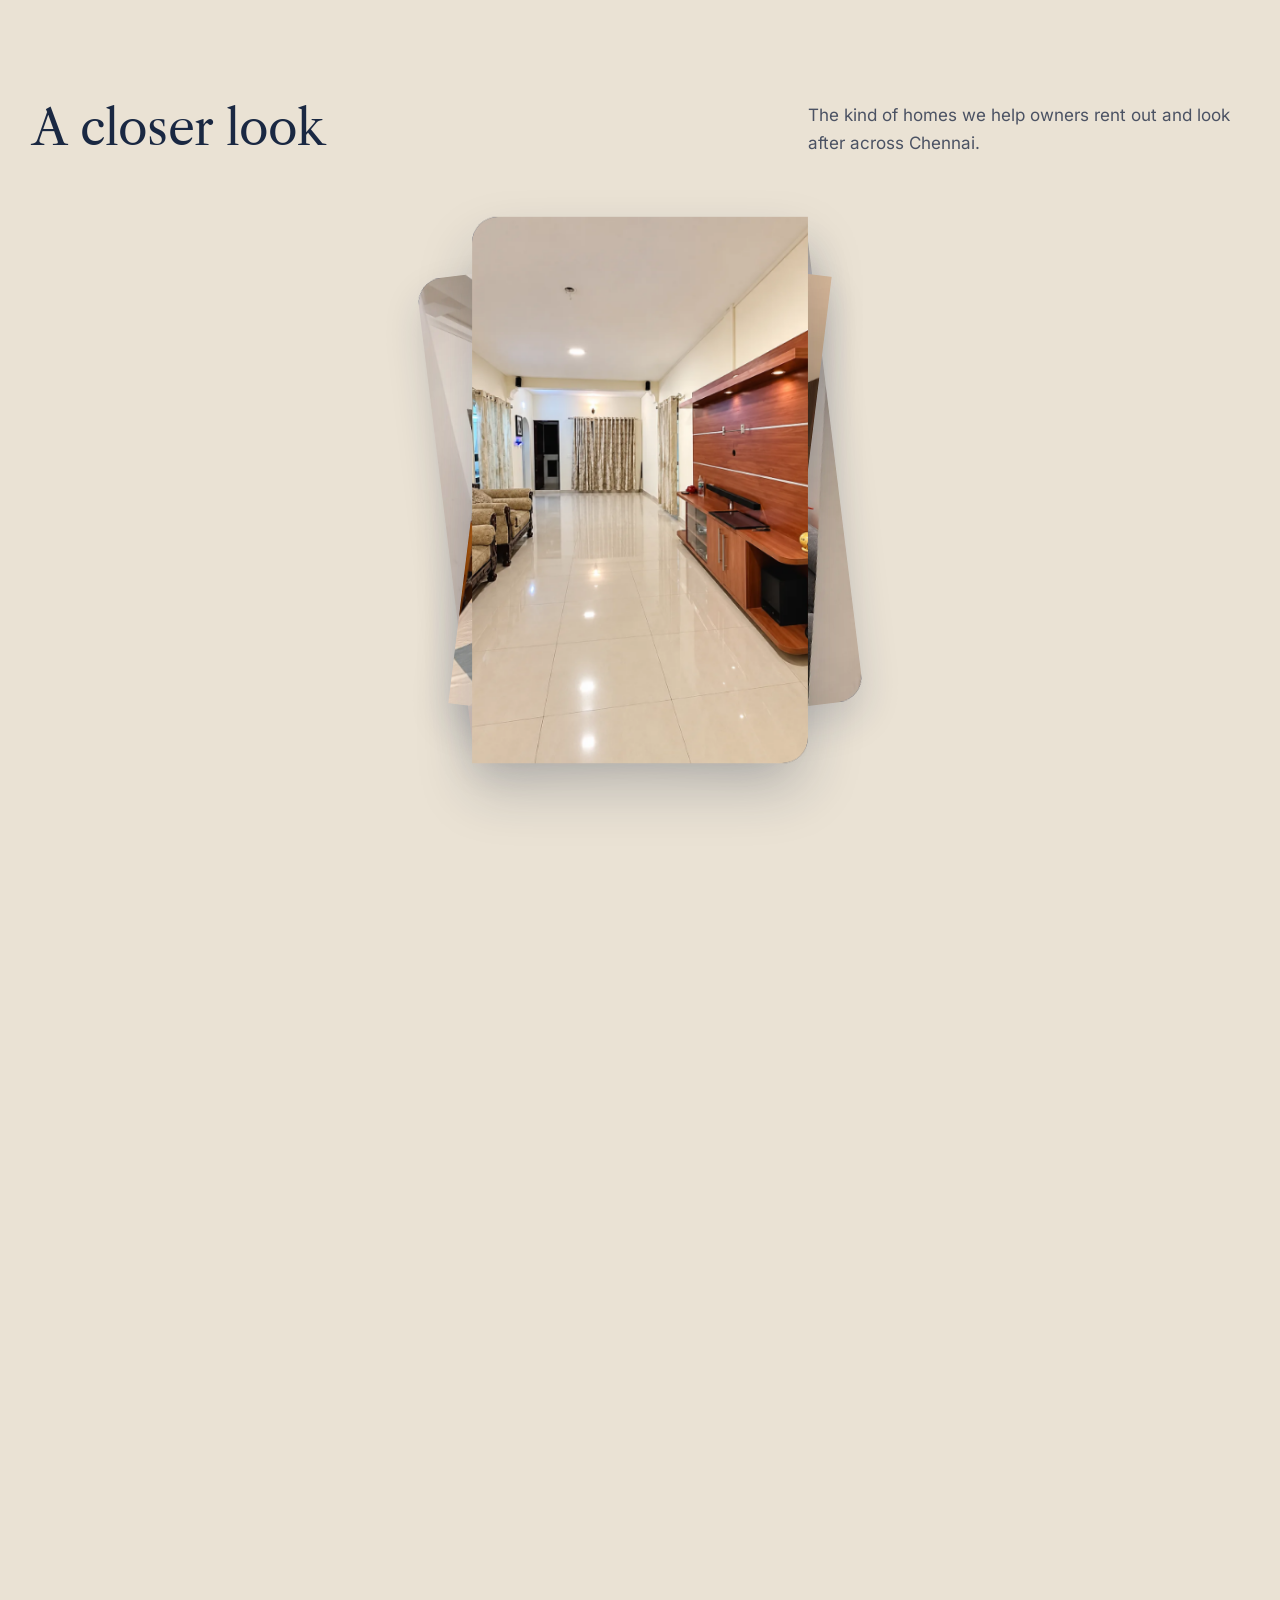
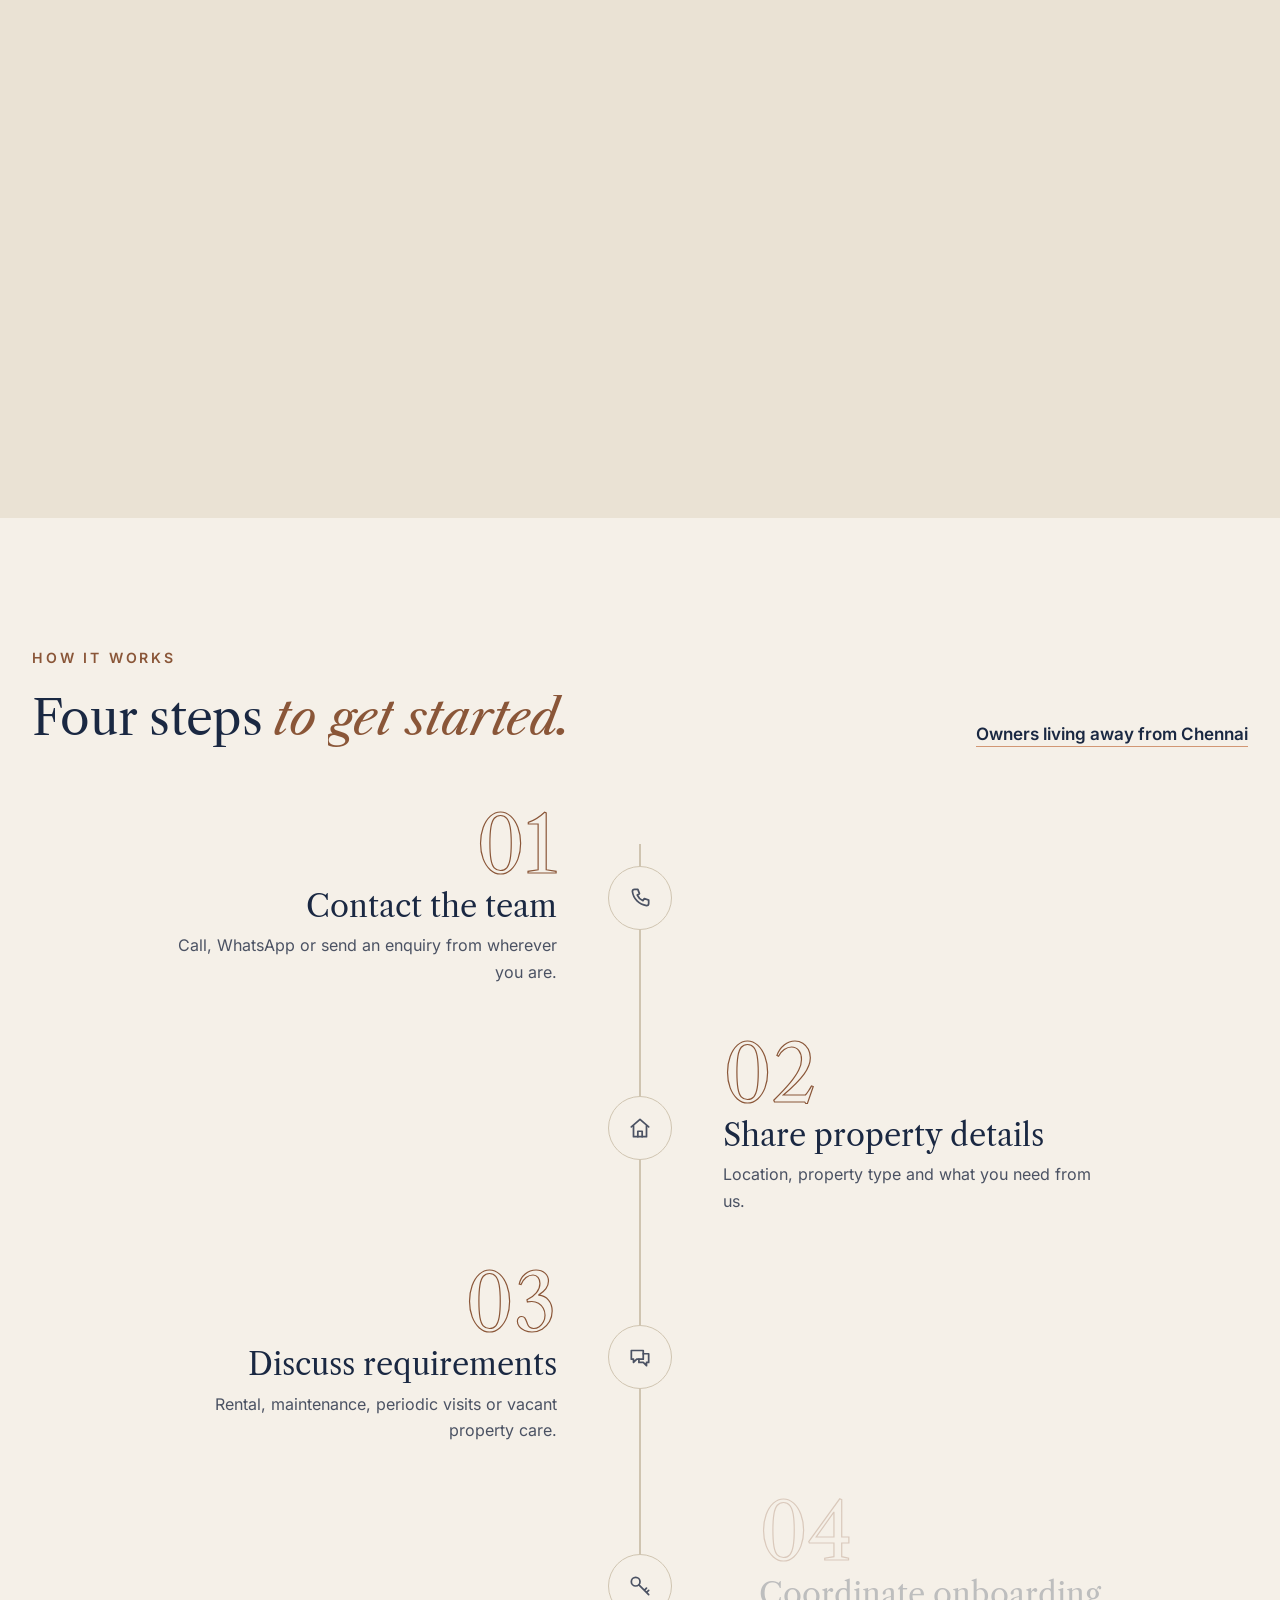
==== commit bbac76f2: "Footer location line, key button tweaks, mobile menu button size Co-Authored-By: Claude Sonnet 5.5 <" ====
--- a/index.html
+++ b/index.html
@@ -165,7 +165,7 @@
 </section>
 <div class="site-footer site-footer--pro">
 <div class="container ft">
-<div class="ft__brand"><img src="assets/img/logo/poience-logo.png" alt="Poience" width="440" height="232" loading="lazy"><p>An owner-centric PropTech company focused on rental property and asset management in Chennai.</p><span class="ft__chip">Chennai · OMR</span></div>
+<div class="ft__brand"><img src="assets/img/logo/poience-logo.png" alt="Poience" width="440" height="232" loading="lazy"><p>An owner-centric PropTech company focused on rental property and asset management in Chennai.</p><p class="ft__loc"><svg viewBox="0 0 24 24" aria-hidden="true" fill="none" stroke="currentColor" stroke-width="1.7" stroke-linecap="round" stroke-linejoin="round"><path d="M12 21s7-5.6 7-11a7 7 0 1 0-14 0c0 5.4 7 11 7 11Z"/><circle cx="12" cy="10" r="2.5"/></svg>Serving Chennai, with OMR as our focus</p></div>
 <nav class="ft__col" aria-label="Footer"><h2>Explore</h2><ul class="ft__pages"><li><a href="index.html">Home</a></li><li><a href="about.html">About</a></li><li><a href="services.html">Services</a></li><li><a href="portfolio.html">Portfolio</a></li><li><a href="smart-products.html">Smart Products</a></li><li><a href="for-owners.html">For Owners</a></li><li><a href="faqs.html">FAQs</a></li><li><a href="contact.html">Contact Us</a></li></ul></nav>
 <div class="ft__col"><h2>Get in touch</h2><ul class="ft__contact">
 <li><a class="ft__row" href="tel:+919940423352"><span class="ft__ic"><svg viewBox="0 0 24 24" aria-hidden="true" fill="none" stroke="currentColor" stroke-width="1.7" stroke-linecap="round" stroke-linejoin="round"><path d="M7 4h3l1.5 4-2 1.3a10 10 0 0 0 5.2 5.2l1.3-2 4 1.5v3a2 2 0 0 1-2 2A15 15 0 0 1 5 6a2 2 0 0 1 2-2Z"/></svg></span><span class="ft__val"><span class="ft__sr">Phone: </span>+91 99404 23352</span></a></li>
--- a/assets/css/style.css
+++ b/assets/css/style.css
@@ -1455,3 +1455,9 @@
   filter: drop-shadow(1px 0 0 var(--ol)) drop-shadow(-1px 0 0 var(--ol)) drop-shadow(0 1px 0 var(--ol)) drop-shadow(0 -1px 0 var(--ol));
 }
 .site-footer .ft__top, .btn:active { filter: none; }
+
+/* footer location: plain line with a pin, no pill or pulsing dot */
+.ft__brand .ft__loc { display: flex; align-items: center; gap: 10px; margin: 0; font-size: 15px; color: var(--copper-light); max-width: none; }
+.ft__loc svg { width: 18px; height: 18px; flex: none; }
+.ft__chip { display: none; }
+@media (max-width: 1100px) { .nav a.btn { font-size: 17px; font-weight: 600; } }
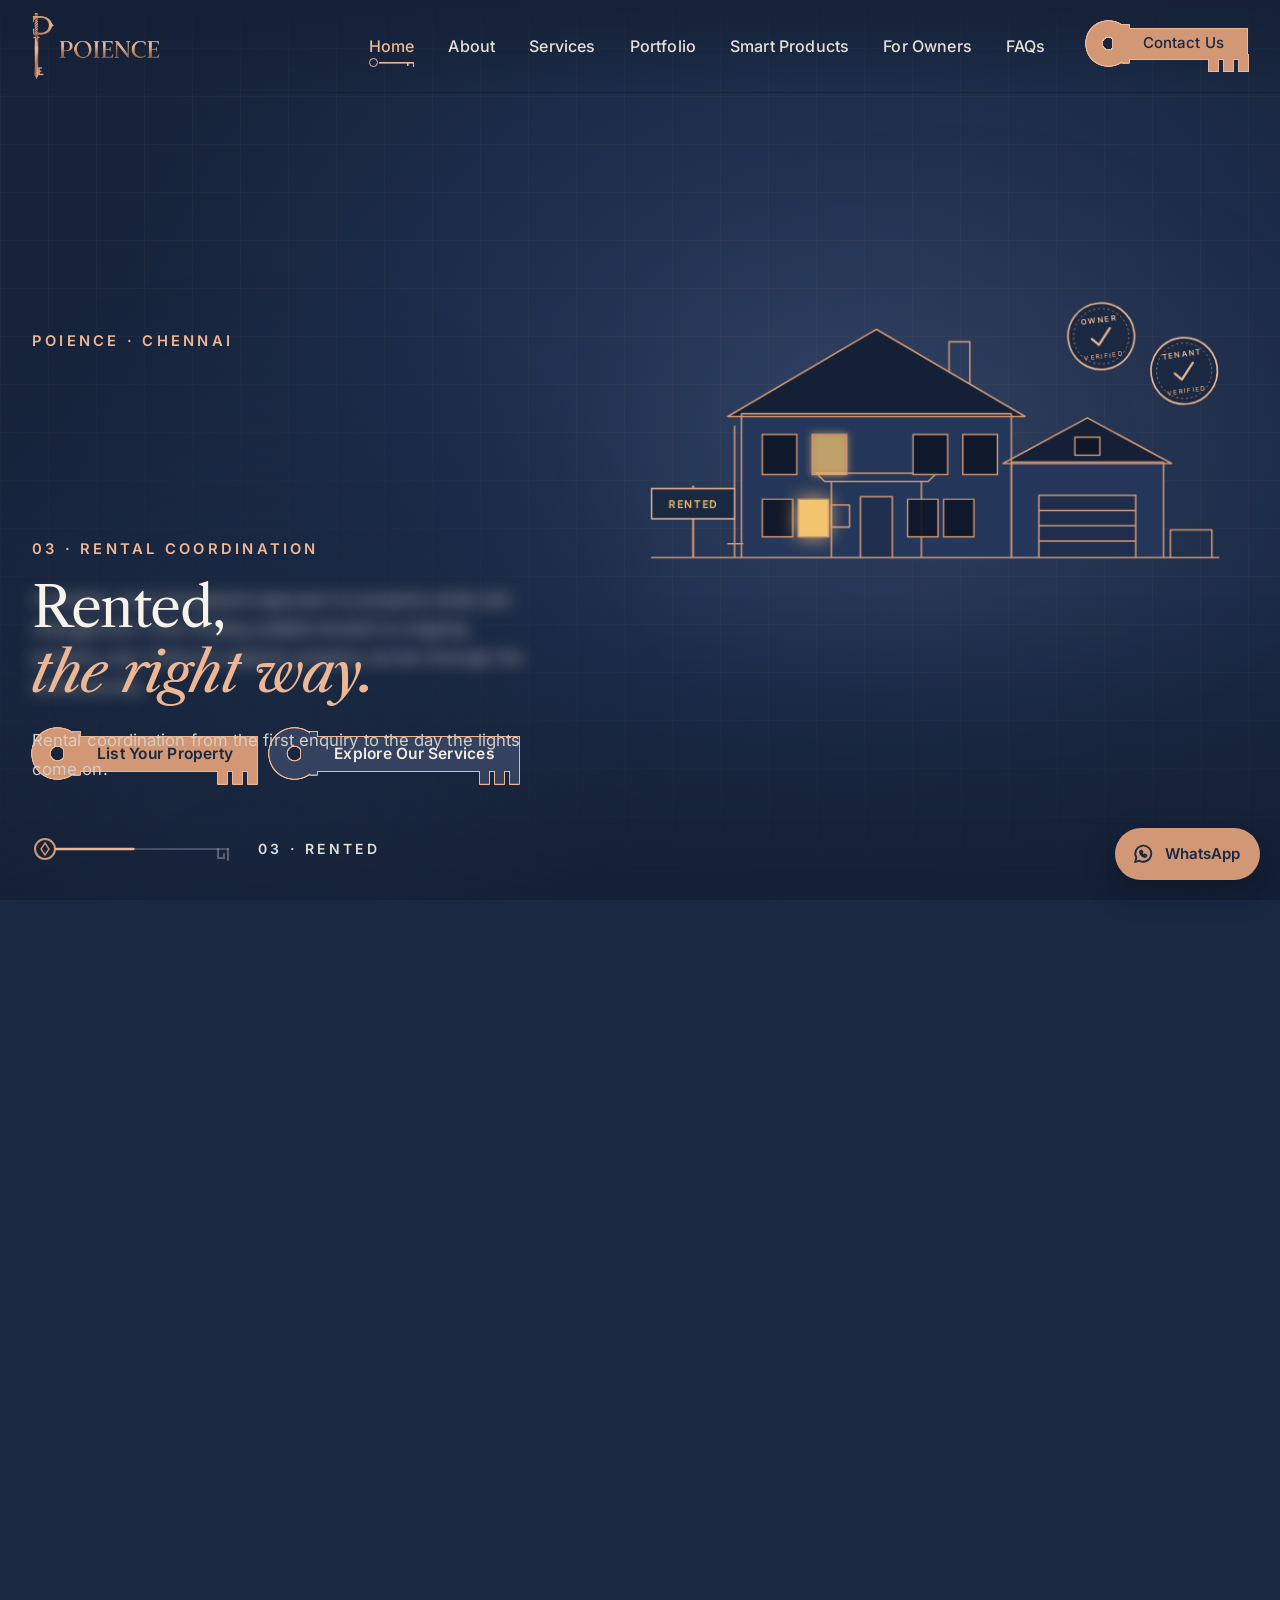
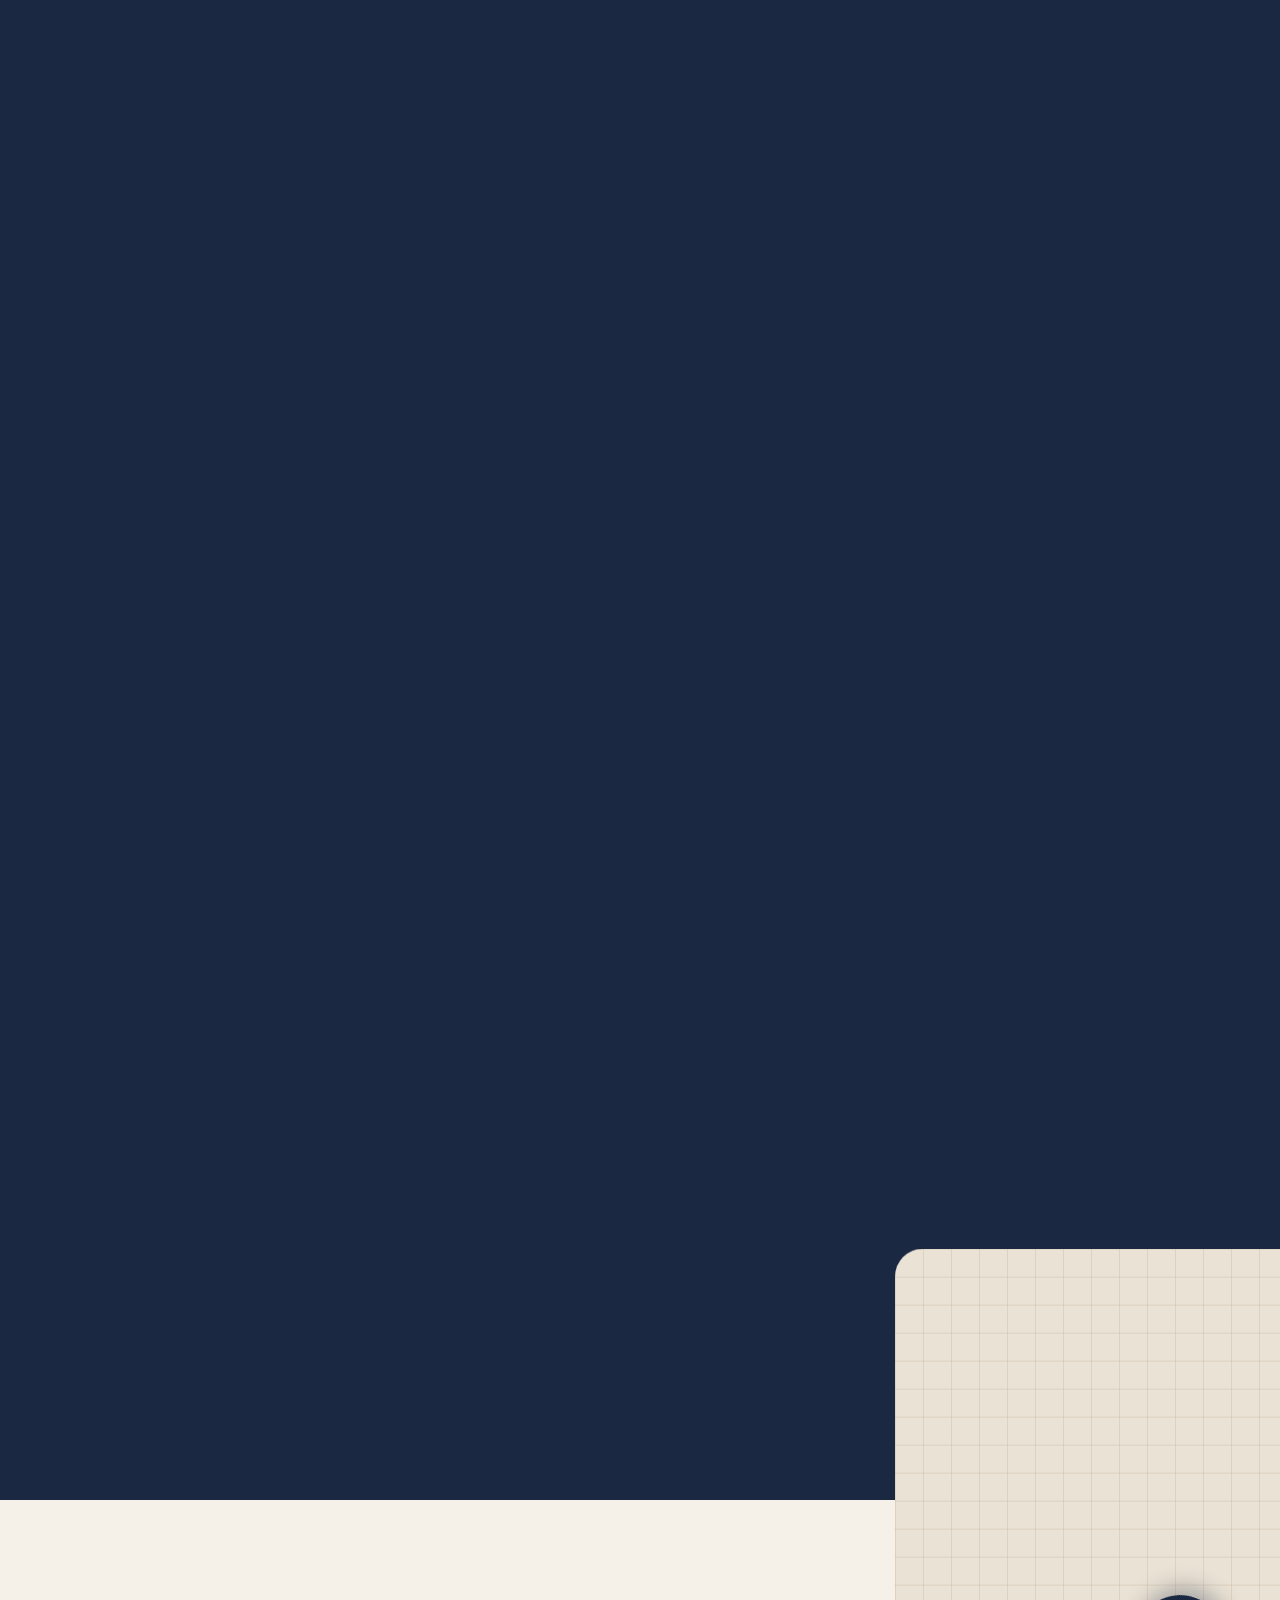
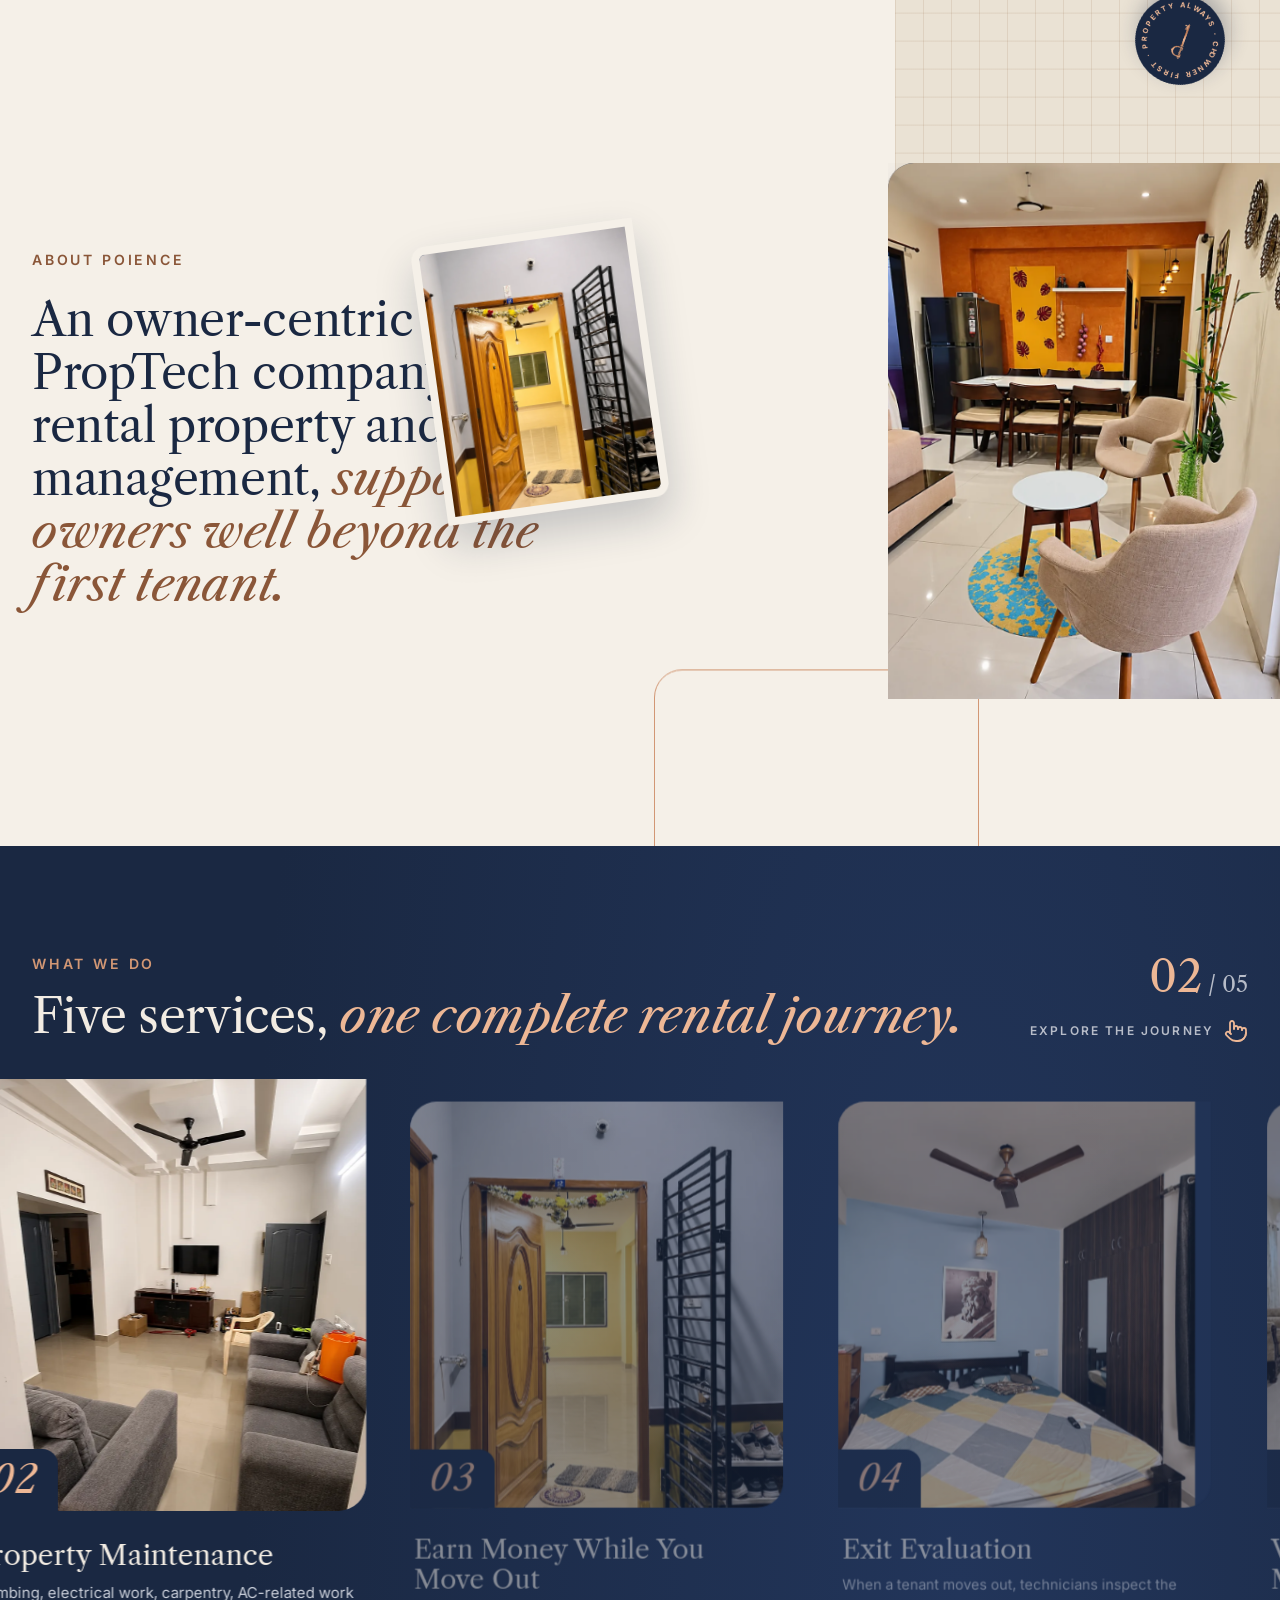
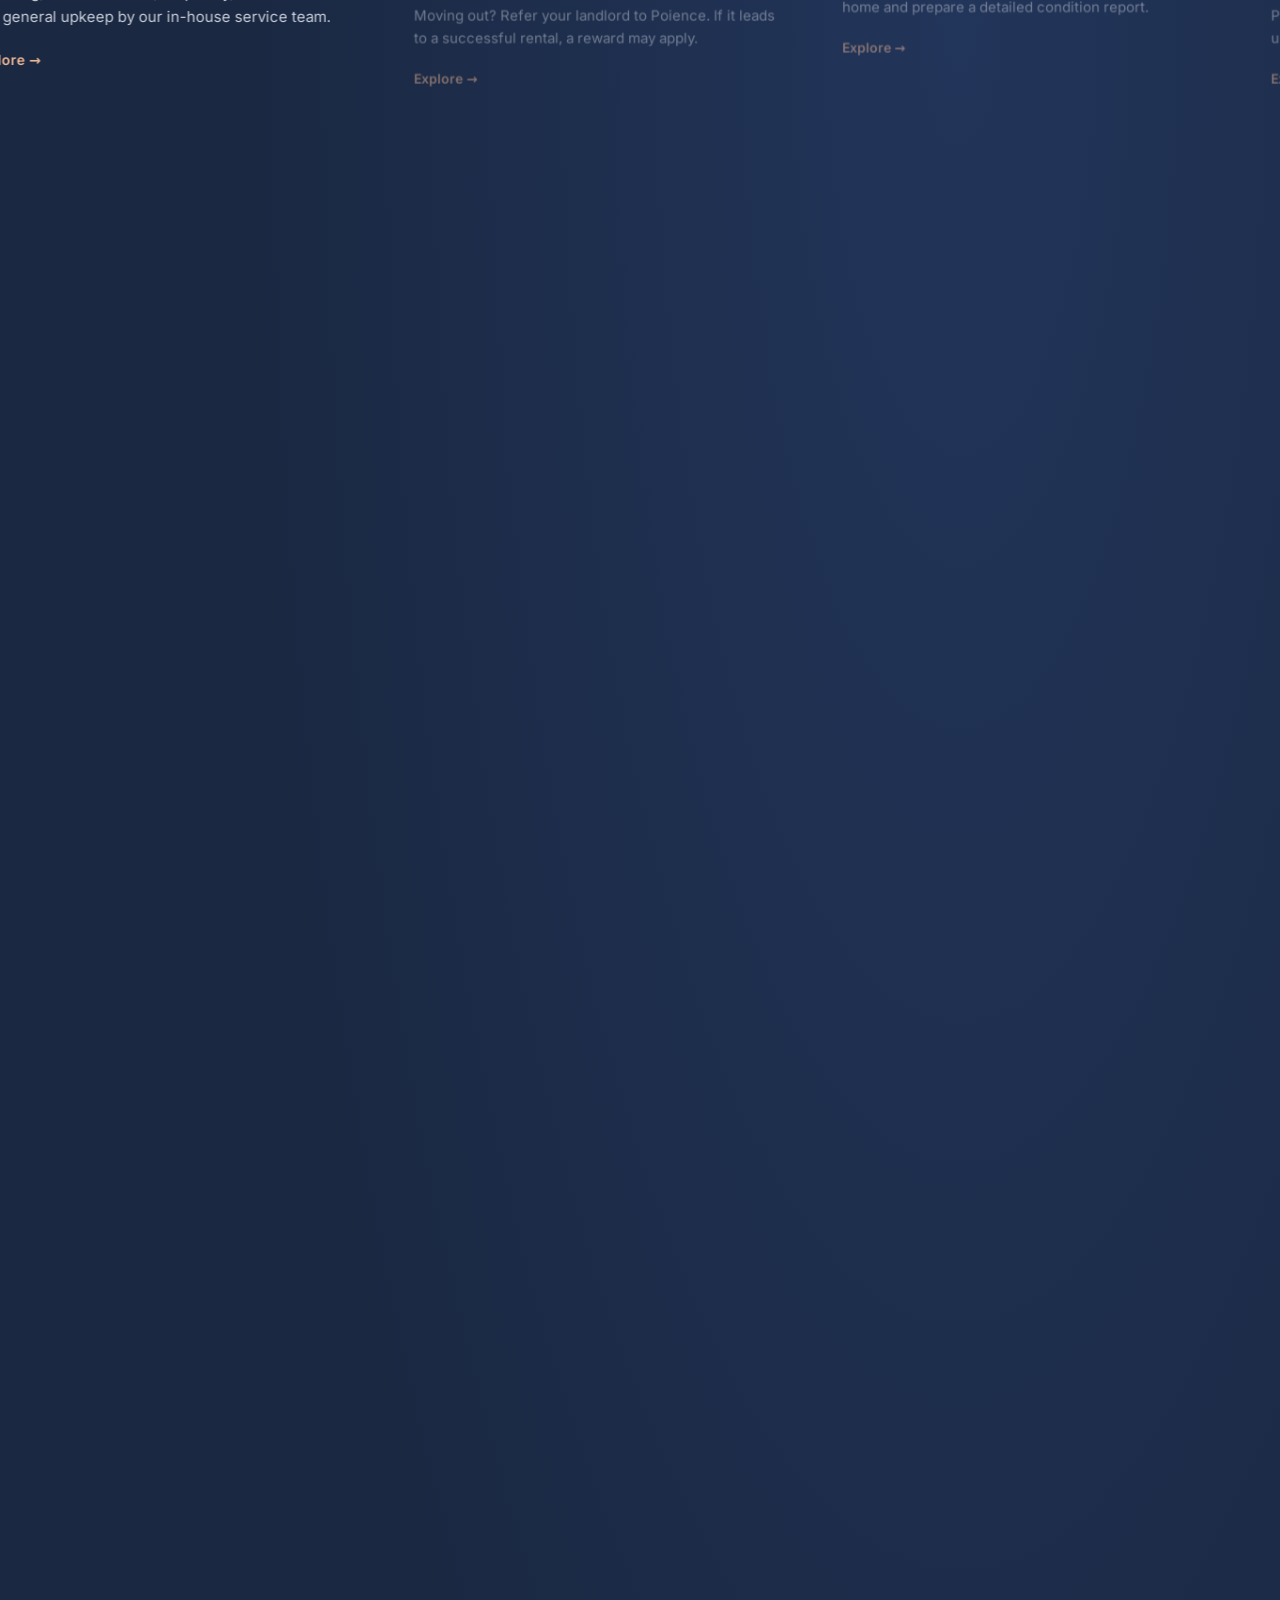
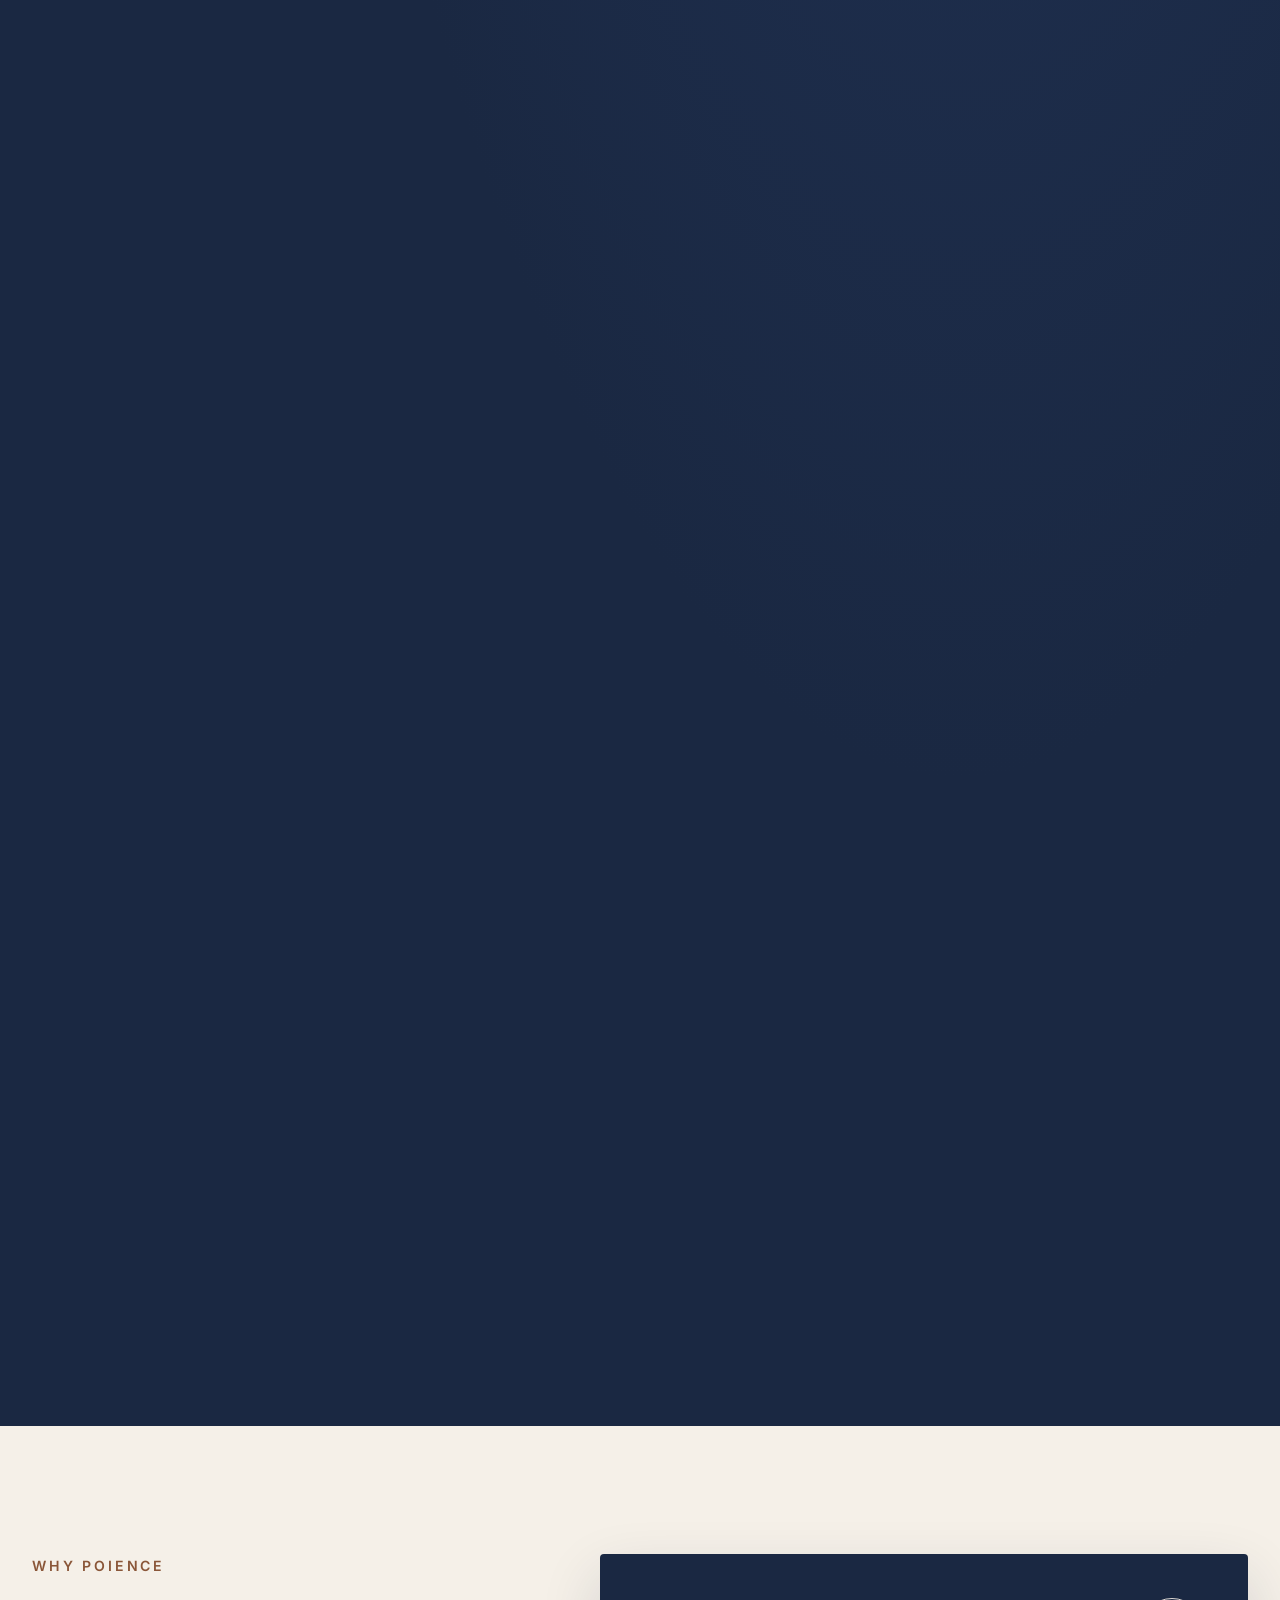
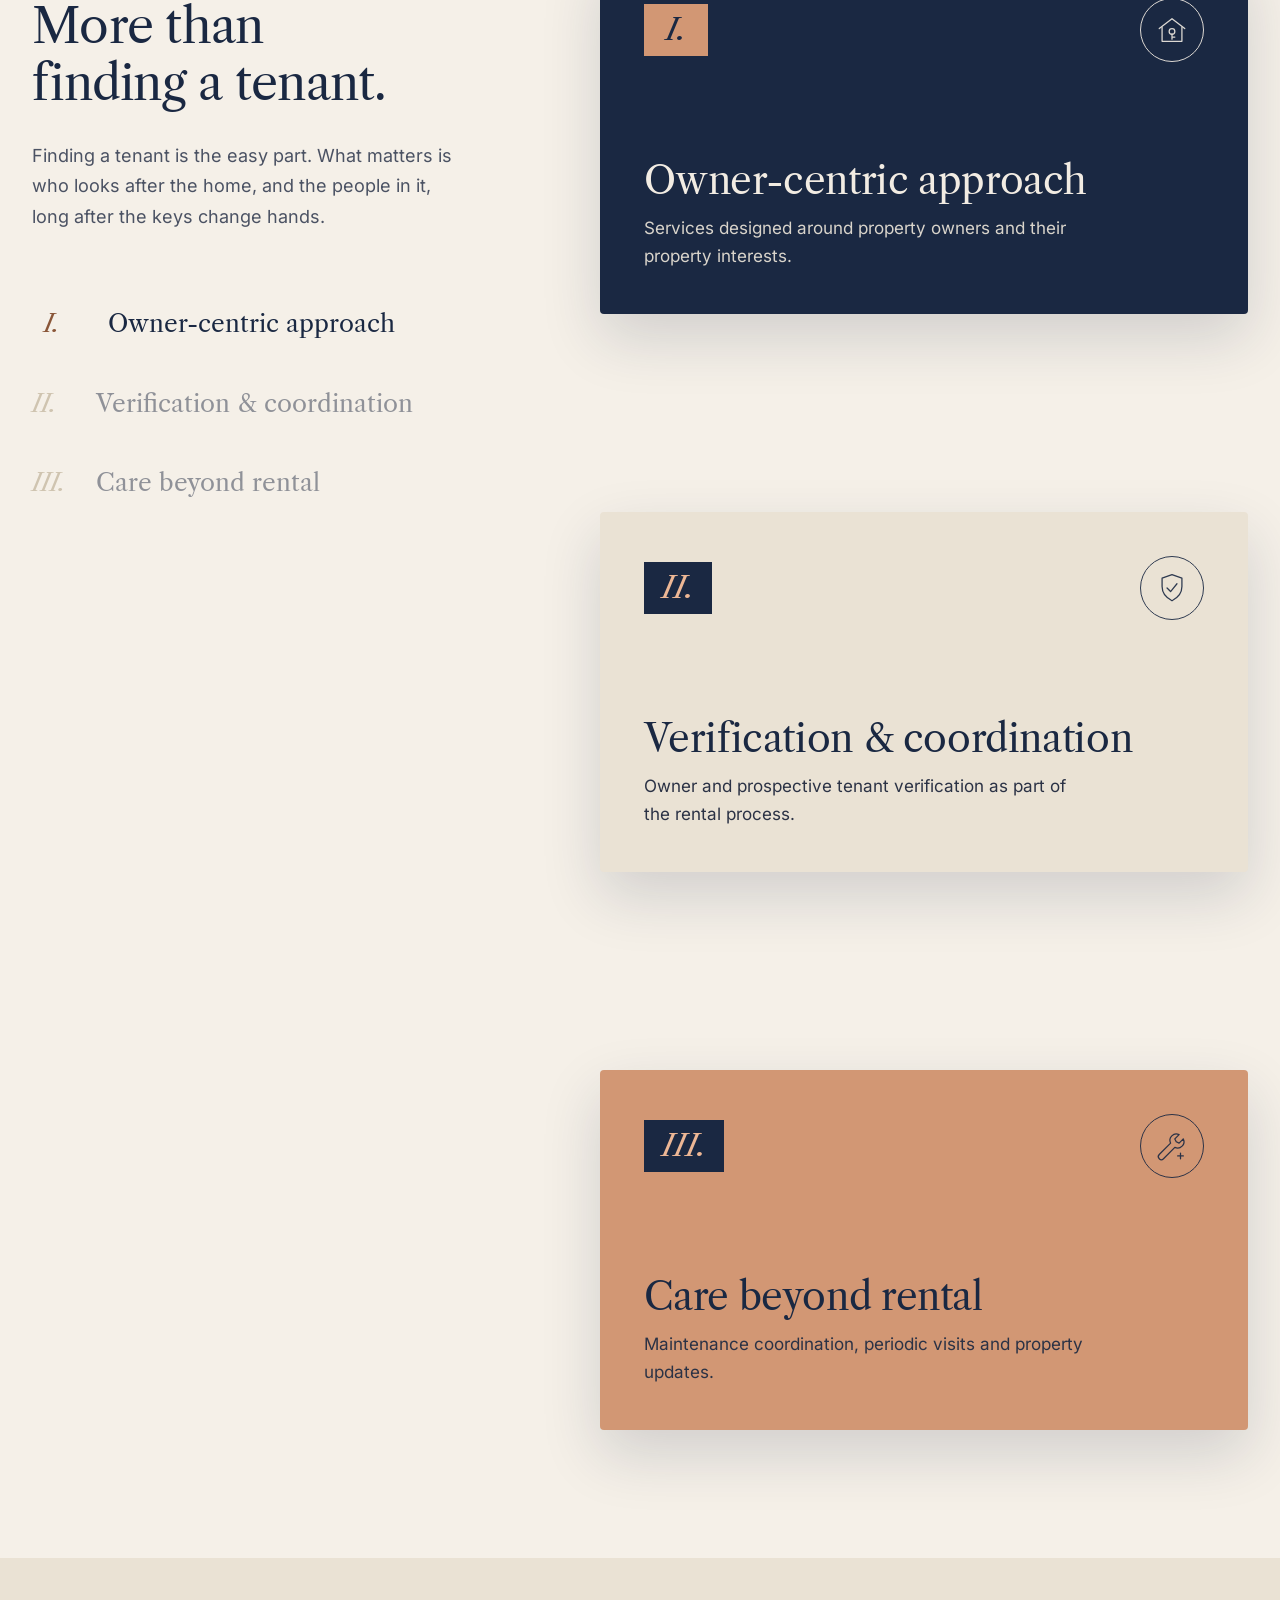
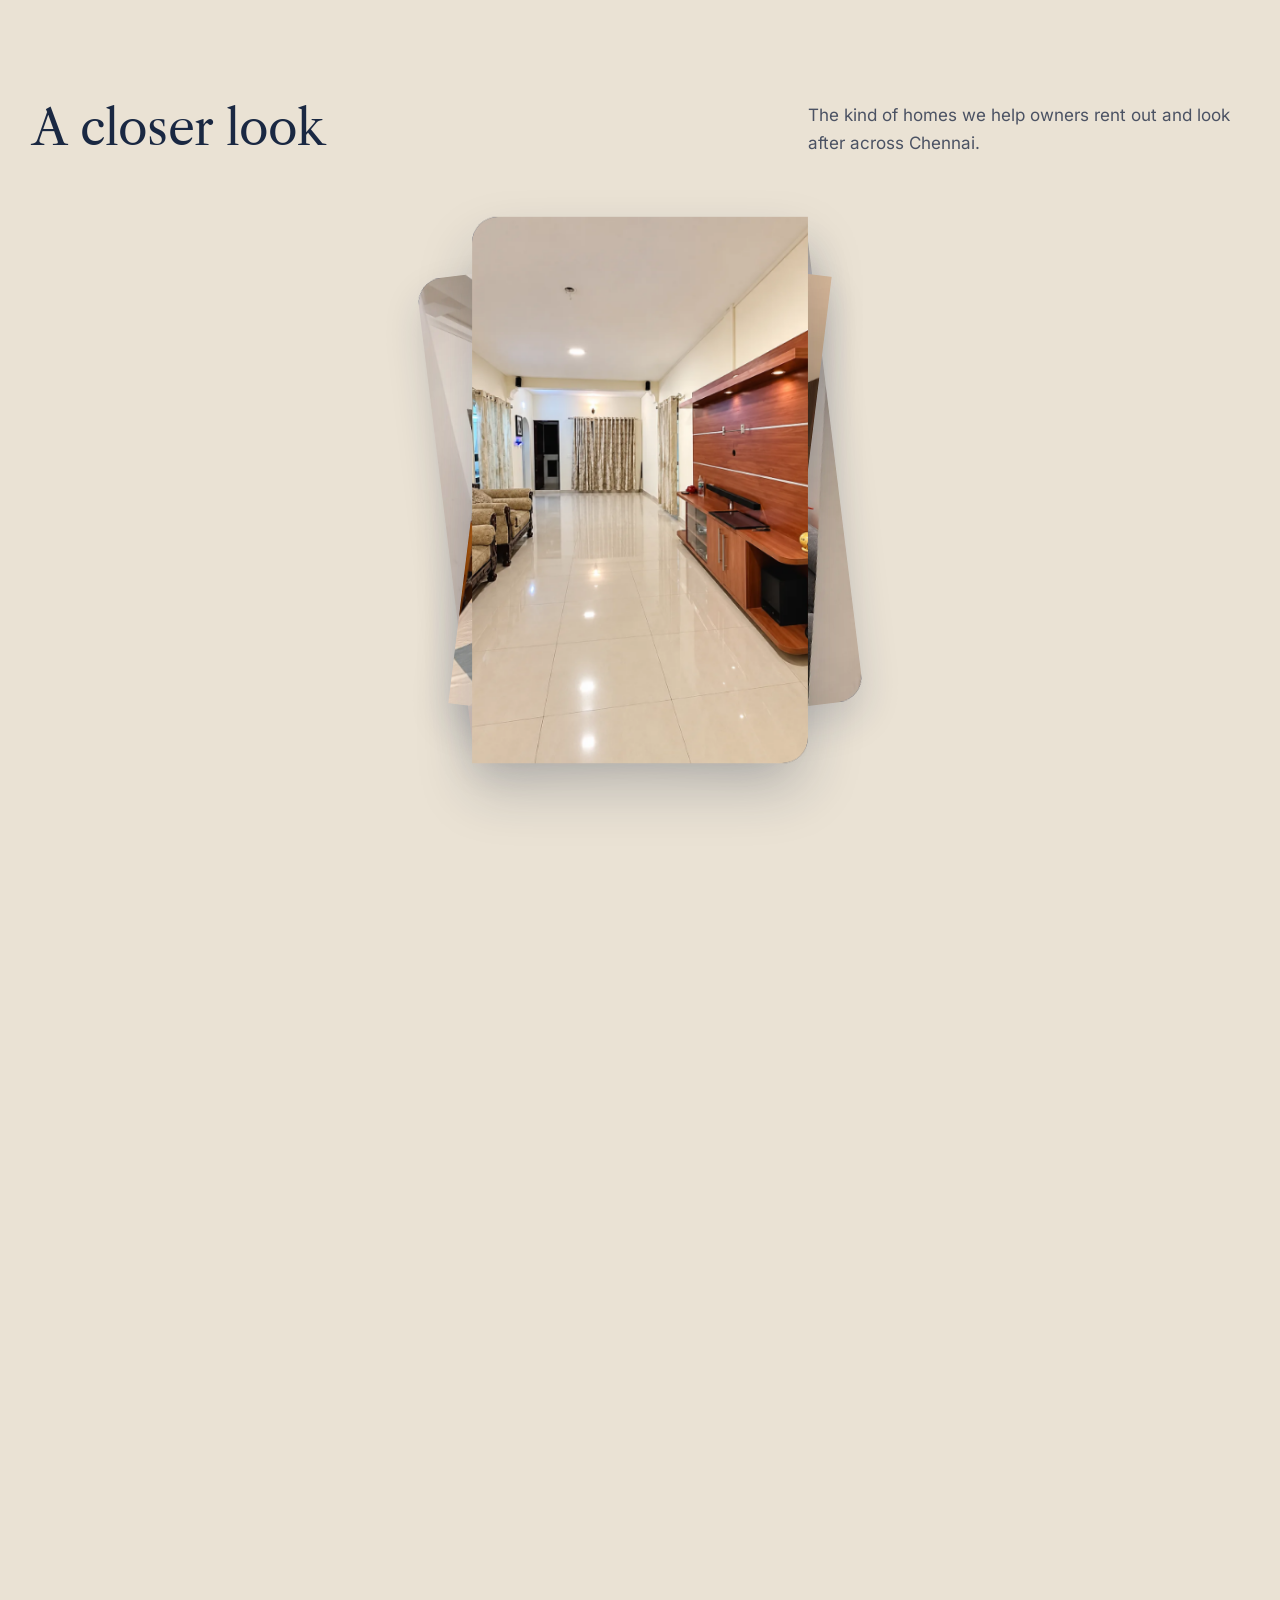
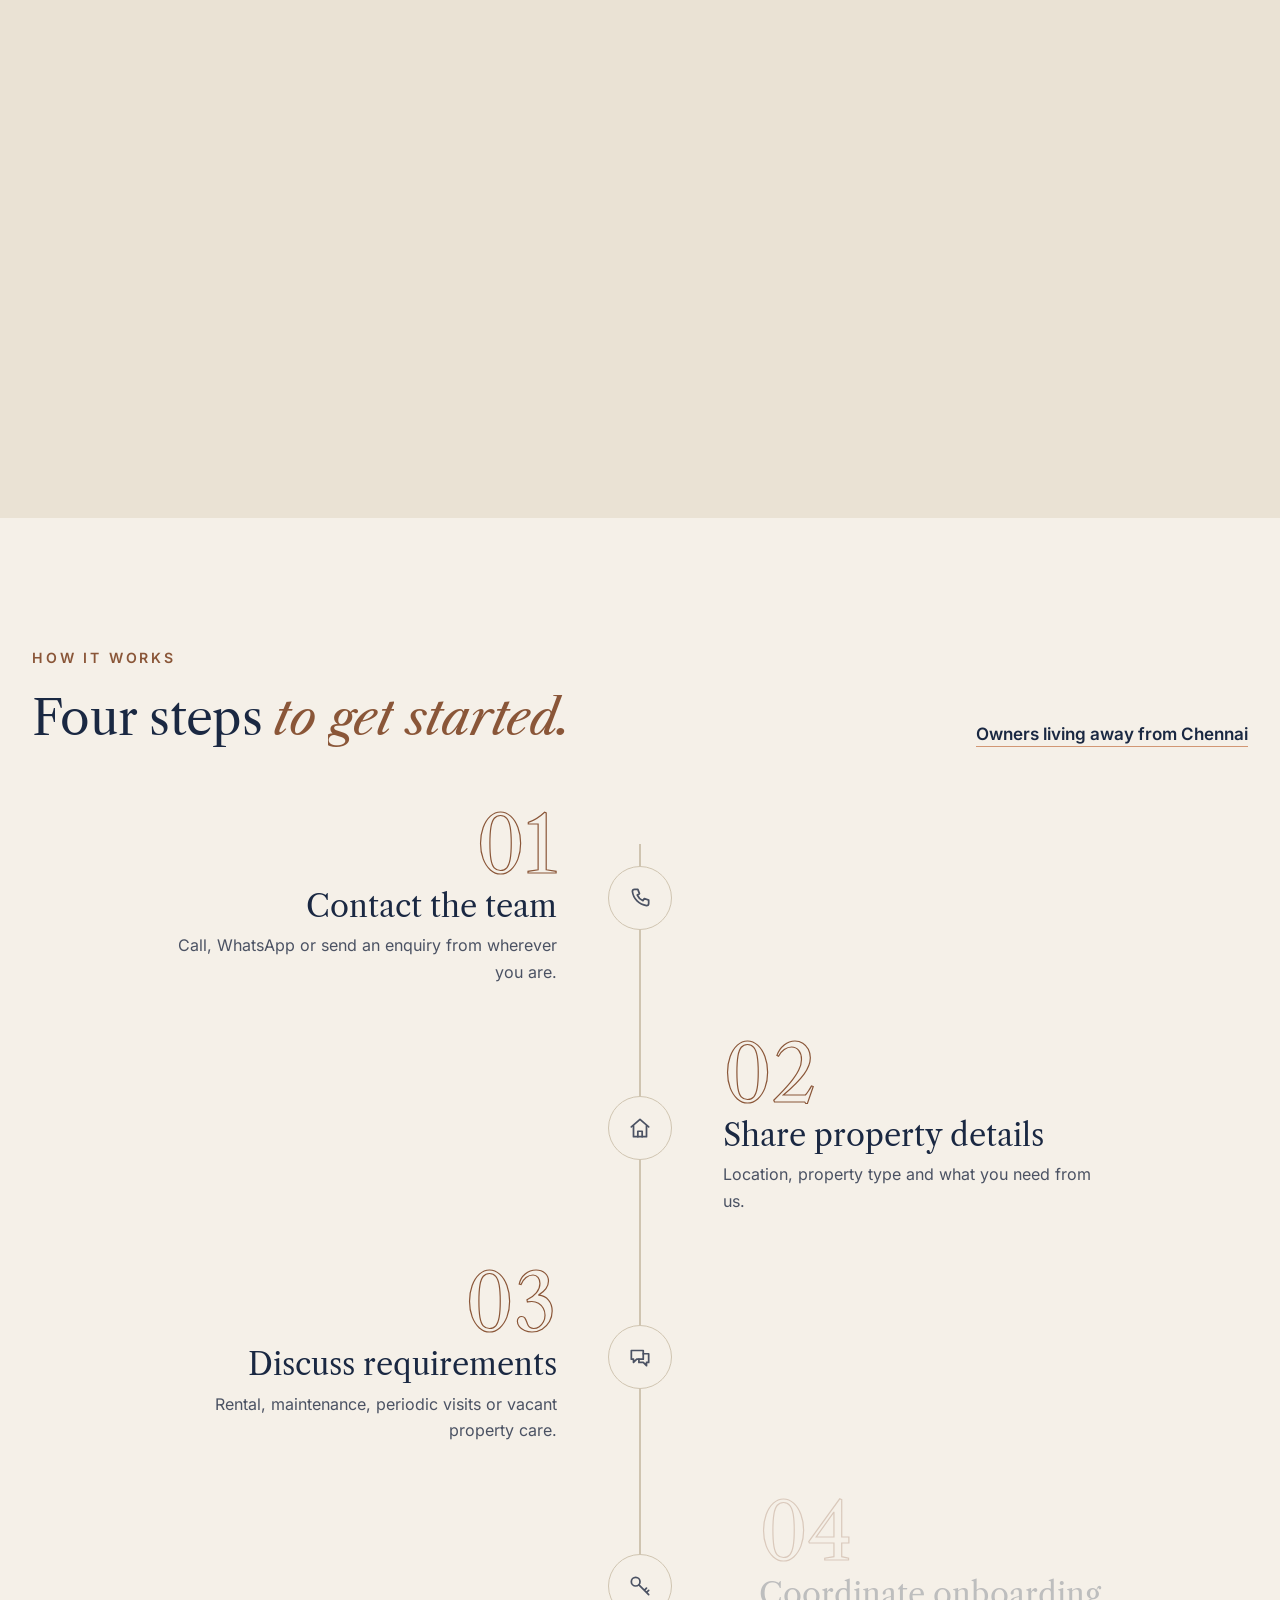
==== commit 7e816c01: "final" ====
--- a/index.html
+++ b/index.html
@@ -59,13 +59,13 @@
 <div class="reveal" data-anim="left">
 <span class="eyebrow">About Poience</span>
 <p class="quote">An owner-centric PropTech company for rental property and asset management, <em>supporting owners well beyond the first tenant.</em></p>
-<div class="btn-row" style="margin-top:36px;align-items:center;gap:24px"><a class="btn btn--navy" href="about.html">Read our story <span class="arrow" aria-hidden="true">→</span></a></div>
+<div class="btn-row about-cta" style="margin-top:36px;align-items:center;gap:24px"><a class="btn btn--navy" href="about.html">Read our story <span class="arrow" aria-hidden="true">→</span></a></div>
 </div>
 <div class="about-art reveal" data-anim="right">
-<div class="about-art__block" aria-hidden="true" data-speed="-0.06"></div>
-<div class="about-art__frame" aria-hidden="true" data-speed="0.05"></div>
+<div class="about-art__block" aria-hidden="true"></div>
+<div class="about-art__frame" aria-hidden="true"></div>
 <figure class="frame frame--reveal about-art__main ratio-45"><picture><img src="assets/img/photos/furnished-living-dining-room-chennai.webp" alt="A furnished living and dining room in a Chennai apartment" width="1086" height="1448" loading="lazy" decoding="async"></picture></figure>
-<figure class="frame about-art__inset" data-speed="-0.12"><picture><img src="assets/img/photos/floral-entrance-door-apartment-chennai.webp" alt="A front door decorated with a flower garland" width="1254" height="1254" loading="lazy" decoding="async"></picture></figure>
+<figure class="frame about-art__inset"><picture><img src="assets/img/photos/floral-entrance-door-apartment-chennai.webp" alt="A front door decorated with a flower garland" width="1254" height="1254" loading="lazy" decoding="async"></picture></figure>
 <div class="about-art__badge" aria-hidden="true"><svg viewBox="0 0 120 120"><defs><path id="ring" d="M60 60 m-44 0 a44 44 0 1 1 88 0 a44 44 0 1 1 -88 0"/></defs><text font-family="Inter, sans-serif" font-size="9.6" font-weight="700" letter-spacing="2.6" fill="#EDB795"><textPath href="#ring">OWNER FIRST · PROPERTY ALWAYS · CHENNAI ·</textPath></text></svg><img src="assets/img/logo/poience-mark.png" alt="" width="240" height="712"></div>
 </div>
 </div>
--- a/assets/css/style.css
+++ b/assets/css/style.css
@@ -1461,3 +1461,91 @@
 .ft__loc svg { width: 18px; height: 18px; flex: none; }
 .ft__chip { display: none; }
 @media (max-width: 1100px) { .nav a.btn { font-size: 17px; font-weight: 600; } }
+
+/* Phones: one hero button only, and smaller key buttons everywhere */
+@media (max-width: 860px) {
+  .stage__btns .btn--ghost { display: none; }
+  .stage__btns .btn { --kh: 36px; font-size: 14px; }
+}
+@media (max-width: 640px) {
+  .btn:not(.nav .btn) { --kh: 36px; font-size: 14px; }
+  .site-header .nav .btn, .nav a.btn { --kh: 44px; }
+}
+@media (max-width: 860px) and (max-height: 520px) {
+  .stage__btns .btn--ghost { display: none; }
+}
+
+/* About (phones): even rhythm - text, button, photos */
+@media (max-width: 900px) {
+  .about-cta { margin-top: 28px !important; margin-bottom: 0; }
+  .about-art { margin-top: 28px; padding-top: 28px; }
+}
+
+/* Hero (phones): spread the space evenly - house, copy, button, bar */
+@media (max-width: 860px) and (min-height: 620px) {
+  .story__copy { margin-top: clamp(30px, 7.5svh, 72px); }
+  .stage__btns { margin-top: 24px; }
+  .keybar { margin-bottom: clamp(24px, 5svh, 44px); }
+}
+
+/* Hero (phones): body text shows quickly - no blur, short delay */
+@media (max-width: 860px) {
+  .stage__sub { filter: none; transform: translateY(10px); transition: opacity .45s ease .12s, transform .5s var(--ease-out) .12s; }
+  .stage.is-active .stage__sub { filter: none; transform: none; }
+  .stage.is-past .stage__sub { transition-duration: .2s; }
+  .stage__btns { transition: opacity .45s ease .2s, transform .5s var(--ease-out) .2s; }
+}
+
+/* Explore (phones): readable caption over bright photo, a touch larger type */
+@media (max-width: 860px) {
+  .explore__big { min-height: 440px; }
+  .explore__big .cap { padding: 64px 22px 24px; background: linear-gradient(to top, rgba(19, 31, 52, .96) 0%, rgba(19, 31, 52, .82) 55%, rgba(19, 31, 52, 0) 100%); }
+  .explore__big .cap .eyebrow { margin-bottom: 10px; }
+  .explore__big .cap h3, .explore__big .cap .h3 { font-size: 26px; line-height: 1.22; }
+  .explore .card-dark { padding: 26px 22px; }
+  .explore .card-dark h3 { font-size: 26px; line-height: 1.2; }
+}
+@media (max-width: 860px) {
+  .explore .card-title { font-size: 26px; line-height: 1.22; }
+  .explore__big .cap .eyebrow { text-shadow: 0 1px 8px rgba(19, 31, 52, .6); }
+}
+
+/* CTA band (phones): make the house drawing clearly visible under the buttons */
+@media (max-width: 860px) {
+  .cta-band__art { width: 128%; right: -14%; bottom: 36px; opacity: 1; -webkit-mask-image: none; mask-image: none; }
+  .cta-band__art .d { opacity: .95; stroke-width: 1.6; }
+  .cta-band__art .t { opacity: .6; }
+  .cta-band__art .g { opacity: .7; }
+  .cta-band.is-in .cta-band__art .w { fill: rgba(237, 183, 149, .22); }
+  .cta-band.is-in .cta-band__art text { opacity: .75; }
+  .cta-band::after { background: linear-gradient(180deg, rgba(20, 32, 54, .8) 0%, rgba(20, 32, 54, .15) 45%, rgba(20, 32, 54, 0) 100%); }
+  .cta-band::before { height: 70px; }
+}
+.about-art { will-change: auto; }
+.about-art__main, .about-art__inset, .about-art__badge, .about-art__block, .about-art__frame { will-change: transform; }
+section:has(> .container > .about-art) { overflow-x: clip; }
+
+/* What we do (phones): the closing panel gets the whole screen, so no half-cut card sits beside it */
+@media (max-width: 860px) {
+  .hs__end { flex: 0 0 calc(100vw - var(--gutter) * 2); margin-left: 28px; padding: 0 0 0 4px; gap: 22px; }
+  .hs__end .quote { font-size: 30px; line-height: 1.22; }
+}
+@media (max-width: 860px) {
+  .hs__end { flex: 0 0 calc(100vw - var(--gutter) * 2); max-width: calc(100vw - var(--gutter) * 2); margin-left: 0; padding: 0; box-sizing: border-box; }
+  .hs__end .quote { font-size: 28px; }
+}
+
+/* Key buttons: bigger round bow (ring), shaft centred on it */
+.btn { --bow: calc(var(--kh) * 1.5); --gap: calc((var(--bow) - var(--kh)) / 2); --tooth: calc(var(--kh) * .125 + 5px + var(--gap)); }
+.nav a.btn { --kh: 38px; }
+@media (max-width: 1100px) { .nav a.btn { --kh: 40px; } }
+
+/* Header key button: right size, label centred on the shaft */
+.nav a.btn, .site-header .nav .btn { --kh: 30px; margin-left: 20px; min-height: calc(var(--bow) + 5px); padding: var(--gap) 24px calc(var(--gap) + 5px) calc(var(--bow) + 12px); font-size: 15px; display: inline-flex; align-items: center; }
+@media (max-width: 1100px) { .nav a.btn, .site-header .nav .btn { --kh: 40px; margin-left: 0; font-size: 16px; } }
+
+/* Key buttons: keep the left padding for the ring on short laptop screens too */
+.stage__btns .btn, .btn { padding-left: calc(var(--bow) + 14px); }
+@media (min-width: 861px) {
+  .stage__btns .btn { --kh: 34px; padding: var(--gap) 24px calc(var(--gap) + 5px) calc(var(--bow) + 14px); min-height: calc(var(--bow) + 5px); }
+}
